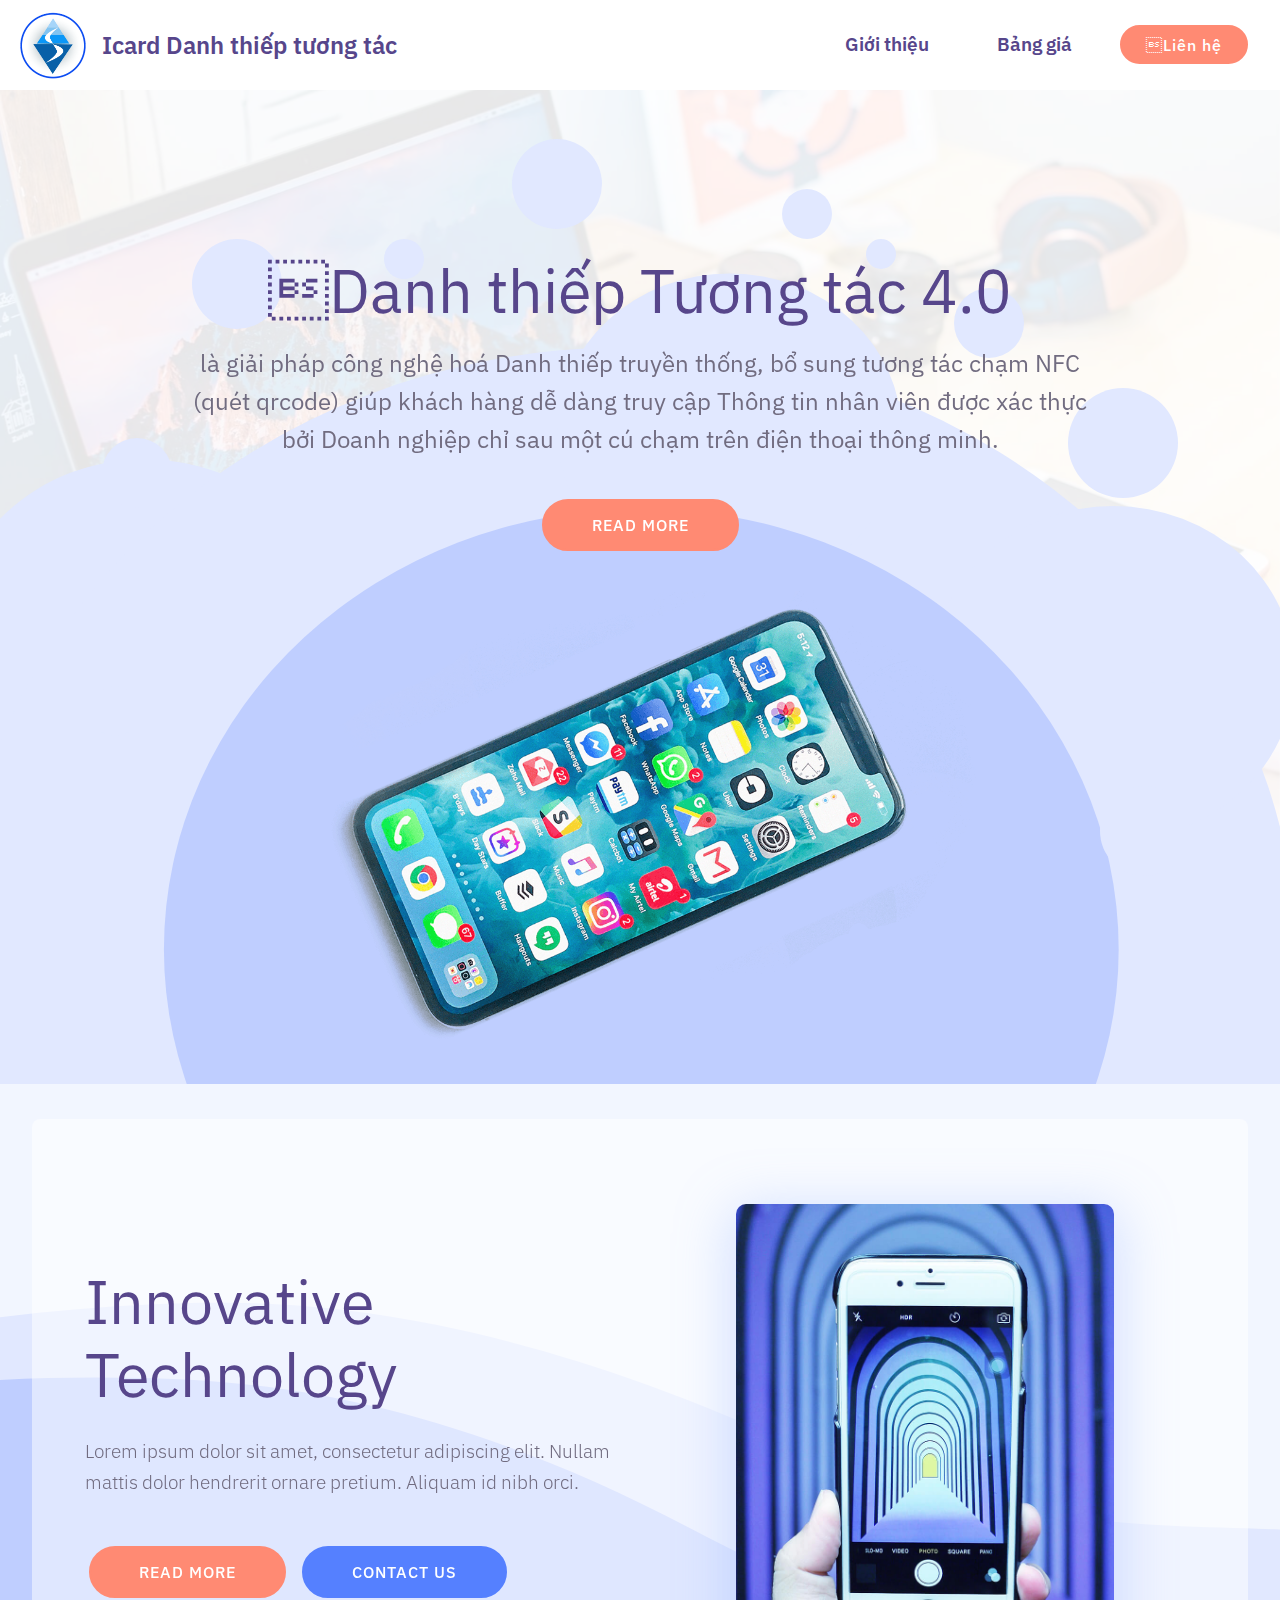
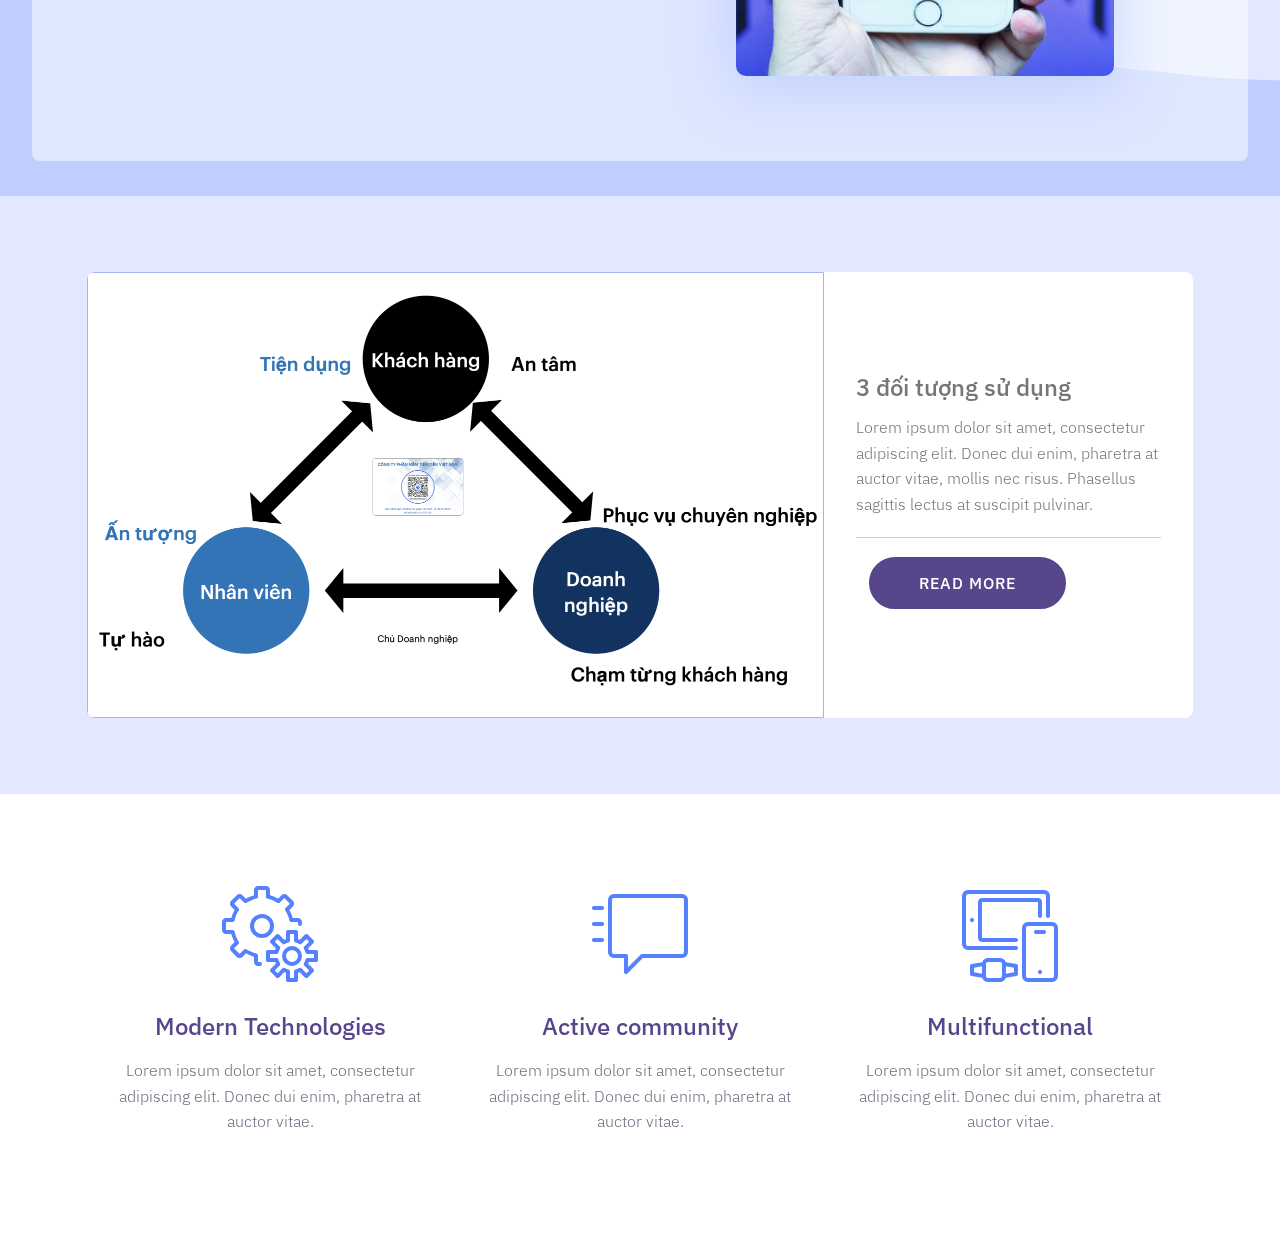
==== index.html @ 77e05634 "update" ====
<!DOCTYPE html>
<html  >
<head>
  
  <meta charset="UTF-8">
  <meta http-equiv="X-UA-Compatible" content="IE=edge">
  
  <meta name="viewport" content="width=device-width, initial-scale=1, minimum-scale=1">
  <link rel="shortcut icon" href="assets/images/tgs5efo1o-147x147.png" type="image/x-icon">
  <meta name="description" content="">
  
  
  <title>Home</title>
  <link rel="stylesheet" href="assets/web/assets/mobirise-icons2/mobirise2.css">
  <link rel="stylesheet" href="assets/web/assets/mobirise-icons/mobirise-icons.css">
  <link rel="stylesheet" href="assets/tether/tether.min.css">
  <link rel="stylesheet" href="assets/bootstrap/css/bootstrap.min.css">
  <link rel="stylesheet" href="assets/bootstrap/css/bootstrap-grid.min.css">
  <link rel="stylesheet" href="assets/bootstrap/css/bootstrap-reboot.min.css">
  <link rel="stylesheet" href="assets/dropdown/css/style.css">
  <link rel="stylesheet" href="assets/theme/css/style.css">
  <link rel="preload" href="https://fonts.googleapis.com/css?family=IBM+Plex+Sans:100,100i,200,200i,300,300i,400,400i,500,500i,600,600i,700,700i&display=swap" as="style" onload="this.onload=null;this.rel='stylesheet'">
  <noscript><link rel="stylesheet" href="https://fonts.googleapis.com/css?family=IBM+Plex+Sans:100,100i,200,200i,300,300i,400,400i,500,500i,600,600i,700,700i&display=swap"></noscript>
  <link rel="preload" as="style" href="assets/mobirise/css/mbr-additional.css"><link rel="stylesheet" href="assets/mobirise/css/mbr-additional.css" type="text/css">
  
  
  
  
</head>
<body>
  
  <section class="menu cid-rx3MBLTRlI" once="menu" id="menu02-a1">
    


    <nav class="navbar navbar-dropdown navbar-expand-lg">
        <div class="navbar-brand">
            <span class="navbar-logo">
                <a href="#">
                    <img src="assets/images/tgs5efo1o-147x147.png" alt="" style="height: 4.6rem;">
                </a>
            </span>
            <span class="navbar-caption-wrap"><a class="navbar-caption text-info display-5" href="#">Icard Danh thiếp tương tác<br></a></span>
        </div>
        <button class="navbar-toggler" type="button" data-toggle="collapse" data-target="#navbarSupportedContent" aria-controls="navbarNavAltMarkup" aria-expanded="false" aria-label="Toggle navigation">
            <div class="hamburger">
                <span></span>
                <span></span>
                <span></span>
                <span></span>
            </div>
        </button>
        <div class="collapse navbar-collapse" id="navbarSupportedContent">
            <ul class="navbar-nav nav-dropdown" data-app-modern-menu="true"><li class="nav-item"><a class="nav-link link text-info display-7" href="#" aria-expanded="false">Giới thiệu</a></li>
                <li class="nav-item"><a class="nav-link link text-info display-7" href="#" aria-expanded="false">&nbsp;Bảng giá</a></li></ul>
            
            <div class="navbar-buttons px-2 mbr-section-btn"><a class="btn btn-sm btn-primary display-4" href="#">Liên hệ</a></div>
        </div>
    </nav>
</section>

<section class="header1 cid-rleMYSmADg mbr-parallax-background" id="header01-5r">

    


    <div class="mbr-overlay" style="opacity: 0.9; background-color: rgb(255, 255, 255);">
    </div>

    <svg class="svg1" xmlns="http://www.w3.org/2000/svg" xmlns:xlink="http://www.w3.org/1999/xlink" width="1380px" height="810px" viewBox="0 0  1380 810" preserveAspectRatio="xMidYMid meet">
        <rect id="svgEditorBackground" x="0" y="0" width="1380" height="810" style="fill: none; stroke: none;"></rect>
        <circle id="e1_circle" cx="309" cy="433" style="fill:aqua;stroke:black;stroke-width:0px;" r="149.486"></circle>
        <circle id="e3_circle" cx="679" cy="707" style="fill: aqua; stroke-width: 0px;stroke:black;" r="516.715">
        </circle>
        <circle id="e4_circle" cx="759" cy="261" style="fill:aqua;stroke:black;stroke-width:0px;" r="132.2459829258">
        </circle>
        <circle id="e5_circle" cx="1054" cy="462" style="fill:aqua;stroke:black;stroke-width:0px;" r="139.413"></circle>
        <circle id="e6_circle" cx="691" cy="692" style="fill:khaki;stroke:black;stroke-width:0px;" r="367.214"></circle>
    </svg>

    <div class="round round1 rev"></div>
    <div class="round round2 rev"></div>
    <div class="round round3"></div>
    <div class="round round4 rev"></div>
    <div class="round round5"></div>
    <div class="round round6 rev"></div>
    <div class="round round7"></div>
    <div class="round round8 rev"></div>
    <div class="round round9 rev"></div>
    <div class="round round10"></div>
    <div class="round round11"></div>

    <div class="container">
        <div class="row justify-content-md-center">


            <div class="col-md-10 align-center">
                <h1 class="mbr-section-title mbr-regular pb-2 mbr-fonts-style display-1">
                    Danh thiếp Tương tác 4.0</h1>
                
                <p class="mbr-text pb-2 mbr-regular mbr-fonts-style display-5">
                     là giải pháp công nghệ hoá Danh thiếp truyền thống, bổ sung tương tác chạm NFC (quét qrcode) giúp khách hàng dễ dàng truy cập Thông tin nhân viên được xác thực bởi Doanh nghiệp chỉ sau một cú chạm trên điện thoại thông minh.</p>
                <div class="mbr-section-btn"><a class="btn btn-md btn-primary display-4" href="#">READ MORE</a></div>
            </div>

            <div class="pt-4 align-center">
                <img src="assets/images/01.png" alt="" style="width: 65%;">
            </div>

        </div>
    </div>

</section>

<section class="cid-sZty9RA1Yr" id="header03-0">

    

    


    <svg xmlns="http://www.w3.org/2000/svg" xmlns:xlink="http://www.w3.org/1999/xlink" width="1380" height="810px" viewBox="0 -8.992806499463768e-14 1380 810" preserveAspectRatio="xMidYMid meet">
        <rect id="svgEditorBackground" x="0" y="0" width="1380" height="810" style="fill: none; stroke: none;"></rect>
        <defs id="svgEditorDefs">
            <polygon id="svgEditorShapeDefs" style="fill:khaki;stroke:black;vector-effect:non-scaling-stroke;stroke-width:1px;"></polygon>
            <path id="svgEditorClosePathDefs" style="stroke:black;stroke-width:1px;fill:khaki;"></path>
        </defs>
        <path d="M15083.791600683318,645.6720847341486c496.6000000000058,747.7999999999951,1953.3704016668416,1862.6734725832403,2751.999999999978,1967.9999999999955s1884.300000000003,-198.89999999999964,2718.7056474818382,-552.6365690040448s1746.4898225846773,-519.9524548776521,2593.2943525181545,-567.3634309959566s2251,-23.399999999999636,4384,1520.0000000000032s3205.199999999997,1437.2000000000025,4047.9999999999854,1520.0000000000018s3305.000000000029,-270.2999999999993,4640.000000000029,-1152s74.60000000000582,3328.3000000000065,32,3792.0000000000073s-19509.4,4591.000000000004,-21087.999999999993,-128.00000000000182s-1679.5999999999913,-6358.300000000001,-80,-6400Z" style="stroke:black;fill:khaki;stroke-width:0px;" id="e12_areaS3" transform="matrix(0.0650006 -0.00123765 0.00123765 0.0650006 -995.543 317.589)"></path>
        <path d="M12434.469938292996,-979.2324603008726c496.600000000004,747.8000000000001,1953.3704016668398,1862.673472583247,2752.000000000018,1967.9999999999995s1884.2999999999865,-198.90000000000055,2718.7056474818364,-552.6365690040473s1746.4898225846846,-519.9524548776479,2593.2943525181618,-567.3634309959524s2251,-23.400000000001455,4384,1520s3205.199999999997,1437.1999999999962,4048,1519.9999999999955s3304.9999999999927,-270.3000000000011,4640,-1151.9999999999955s74.60000000000582,3328.3,32,3791.9999999999955s-19509.400000000023,4590.999999999997,-21088.000000000015,-127.99999999999818s-1679.5999999999985,-6358.300000000008,-80,-6400.0000000000055Z" style="stroke:black;fill:aqua;stroke-width:0px;" id="e19_areaS3" transform="matrix(0.0647268 0.00608646 -0.00608646 0.0647268 -823.261 331.266)"></path><text dy="-0.5em" style="fill:black;font-family:Arial;font-size:20px;" id="e14_texte" transform="matrix(0.0640454 0 0 0.0640454 -832.187 329.878)">
            <textPath id="e13_textPath" xlink:href="#e12_areaS3">T</textPath>
        </text>
    </svg>

    <div class="box"></div>

    <div class="container align-center">
        <div class="row">
            <div class="col-md-12 col-lg-6 py-4 m-auto">
                <h1 class="mbr-section-title mbr-regular pb-3 align-left mbr-fonts-style display-1">Innovative Technology</h1>
                
                <p class="mbr-text mbr-light pb-3 align-left mbr-fonts-style display-7">
                    Lorem ipsum dolor sit amet, consectetur adipiscing elit. Nullam mattis dolor hendrerit ornare
                    pretium. Aliquam id nibh orci.</p>
                <div class="align-left mbr-section-btn"><a class="btn btn-md btn-primary display-4" href="#">READ MORE</a>
                    <a class="btn btn-md btn-secondary display-4" href="#">CONTACT US</a></div>
            </div>

            <div class="col-lg-6 col-md-12 align-center">
                <img src="assets/images/01.jpg" alt="">

            </div>
        </div>



    </div>
    
</section>

<section class="features17 featuresLink cid-sZtPkz8YF2" id="features017-4">

    

    

    <div class="container px-3">
        

        <div class="row justify-content-center flex-column">
            <div class="card p-3 col-12">
                <div class="card-wrapper flex-row d-flex align-items-center">
                    <div class="card-img col-md-8">
                        <img src="assets/images/values-for-all-1474x891.png" alt="" title="">
                    </div>
                    <div class="card-box align-left">
                        <h4 class="card-title mbr-fonts-style display-5 pb-3"><p>3 đối tượng sử dụng&nbsp;&nbsp;&nbsp;&nbsp;</p></h4>
                        <p class="mbr-text mbr-fonts-style display-4">Lorem ipsum dolor sit amet, consectetur adipiscing elit. Donec dui enim, pharetra at auctor vitae, mollis nec risus. Phasellus sagittis lectus at suscipit pulvinar.<br></p>

                        <div class="mbr-section-btn"><a class="btn btn-md btn-info display-4" href="#">READ MORE</a></div>
                    </div>
                </div>
            </div>

            

            

            
        </div>
    </div>
</section>

<section class="features1 cid-sZtRJkcb2A" id="features01-6">

    

    
    <div class="container">
        <div class="media-container-row">

            <div class="card p-3 col-12 col-md-8 col-lg-4">
                <div class="card-img pb-4">
                    <span class="mbr-iconfont mbri-setting"></span>
                </div>
                <div class="card-box">
                    <h4 class="card-title py-2 mbr-fonts-style display-5">
                        Modern Technologies</h4>
                    <p class="mbr-text mbr-fonts-style display-4">
                        Lorem ipsum dolor sit amet, consectetur adipiscing elit. Donec dui enim, pharetra at auctor
                        vitae.</p>
                </div>
            </div>

            <div class="card p-3 col-12 col-md-8 col-lg-4">
                <div class="card-img pb-4">
                    <span class="mbr-iconfont mbri-help"></span>
                </div>
                <div class="card-box">
                    <h4 class="card-title py-2 mbr-fonts-style display-5">Active community</h4>
                    <p class="mbr-text mbr-fonts-style display-4">
                        Lorem ipsum dolor sit amet, consectetur adipiscing elit. Donec dui enim, pharetra at auctor
                        vitae.
                    </p>
                </div>
            </div>

            <div class="card p-3 col-12 col-md-8 col-lg-4">
                <div class="card-img pb-4">
                    <span class="mbr-iconfont mbri-devices"></span>
                </div>
                <div class="card-box">
                    <h4 class="card-title py-2 mbr-fonts-style display-5">

                        Multifunctional</h4>
                    <p class="mbr-text mbr-fonts-style display-4">
                        Lorem ipsum dolor sit amet, consectetur adipiscing elit. Donec dui enim, pharetra at auctor
                        vitae.
                    </p>
                </div>
            </div>

            

        </div>

    </div>

</section>


<script src="assets/web/assets/jquery/jquery.min.js"></script>
  <script src="assets/popper/popper.min.js"></script>
  <script src="assets/tether/tether.min.js"></script>
  <script src="assets/bootstrap/js/bootstrap.min.js"></script>
  <script src="assets/smoothscroll/smooth-scroll.js"></script>
  <script src="assets/dropdown/js/nav-dropdown.js"></script>
  <script src="assets/dropdown/js/navbar-dropdown.js"></script>
  <script src="assets/touchswipe/jquery.touch-swipe.min.js"></script>
  <script src="assets/parallax/jarallax.min.js"></script>
  <script src="assets/theme/js/script.js"></script>
  
  
  
</body>
</html>
---- assets/web/assets/mobirise-icons2/mobirise2.css ----
@font-face {
  font-family: 'Moririse2';
  font-display: swap;
  src:  url('mobirise2.eot?f2bix4');
  src:  url('mobirise2.eot?f2bix4#iefix') format('embedded-opentype'),
    url('mobirise2.ttf?f2bix4') format('truetype'),
    url('mobirise2.woff?f2bix4') format('woff'),
    url('mobirise2.svg?f2bix4#mobirise2') format('svg');
  font-weight: normal;
  font-style: normal;
}

[class^="mobi-"], [class*=" mobi-"] {
  /* use !important to prevent issues with browser extensions that change fonts */
  font-family: 'Moririse2' !important;
  speak: none;
  font-style: normal;
  font-weight: normal;
  font-variant: normal;
  text-transform: none;
  line-height: 1;

  /* Better Font Rendering =========== */
  -webkit-font-smoothing: antialiased;
  -moz-osx-font-smoothing: grayscale;
}

.mobi-mbri-add-submenu:before {
  content: "\e900";
}
.mobi-mbri-alert:before {
  content: "\e901";
}
.mobi-mbri-align-center:before {
  content: "\e902";
}
.mobi-mbri-align-justify:before {
  content: "\e903";
}
.mobi-mbri-align-left:before {
  content: "\e904";
}
.mobi-mbri-align-right:before {
  content: "\e905";
}
.mobi-mbri-android:before {
  content: "\e906";
}
.mobi-mbri-apple:before {
  content: "\e907";
}
.mobi-mbri-arrow-down:before {
  content: "\e908";
}
.mobi-mbri-arrow-next:before {
  content: "\e909";
}
.mobi-mbri-arrow-prev:before {
  content: "\e90a";
}
.mobi-mbri-arrow-up:before {
  content: "\e90b";
}
.mobi-mbri-bold:before {
  content: "\e90c";
}
.mobi-mbri-bookmark:before {
  content: "\e90d";
}
.mobi-mbri-bootstrap:before {
  content: "\e90e";
}
.mobi-mbri-briefcase:before {
  content: "\e90f";
}
.mobi-mbri-browse:before {
  content: "\e910";
}
.mobi-mbri-bulleted-list:before {
  content: "\e911";
}
.mobi-mbri-calendar:before {
  content: "\e912";
}
.mobi-mbri-camera:before {
  content: "\e913";
}
.mobi-mbri-cart-add:before {
  content: "\e914";
}
.mobi-mbri-cart-full:before {
  content: "\e915";
}
.mobi-mbri-cash:before {
  content: "\e916";
}
.mobi-mbri-change-style:before {
  content: "\e917";
}
.mobi-mbri-chat:before {
  content: "\e918";
}
.mobi-mbri-clock:before {
  content: "\e919";
}
.mobi-mbri-close:before {
  content: "\e91a";
}
.mobi-mbri-cloud:before {
  content: "\e91b";
}
.mobi-mbri-code:before {
  content: "\e91c";
}
.mobi-mbri-contact-form:before {
  content: "\e91d";
}
.mobi-mbri-credit-card:before {
  content: "\e91e";
}
.mobi-mbri-cursor-click:before {
  content: "\e91f";
}
.mobi-mbri-cust-feedback:before {
  content: "\e920";
}
.mobi-mbri-database:before {
  content: "\e921";
}
.mobi-mbri-delivery:before {
  content: "\e922";
}
.mobi-mbri-desktop:before {
  content: "\e923";
}
.mobi-mbri-devices:before {
  content: "\e924";
}
.mobi-mbri-down:before {
  content: "\e925";
}
.mobi-mbri-download-2:before {
  content: "\e926";
}
.mobi-mbri-download:before {
  content: "\e927";
}
.mobi-mbri-drag-n-drop-2:before {
  content: "\e928";
}
.mobi-mbri-drag-n-drop:before {
  content: "\e929";
}
.mobi-mbri-edit-2:before {
  content: "\e92a";
}
.mobi-mbri-edit:before {
  content: "\e92b";
}
.mobi-mbri-error:before {
  content: "\e92c";
}
.mobi-mbri-extension:before {
  content: "\e92d";
}
.mobi-mbri-features:before {
  content: "\e92e";
}
.mobi-mbri-file:before {
  content: "\e92f";
}
.mobi-mbri-flag:before {
  content: "\e930";
}
.mobi-mbri-folder:before {
  content: "\e931";
}
.mobi-mbri-gift:before {
  content: "\e932";
}
.mobi-mbri-github:before {
  content: "\e933";
}
.mobi-mbri-globe-2:before {
  content: "\e934";
}
.mobi-mbri-globe:before {
  content: "\e935";
}
.mobi-mbri-growing-chart:before {
  content: "\e936";
}
.mobi-mbri-hearth:before {
  content: "\e937";
}
.mobi-mbri-help:before {
  content: "\e938";
}
.mobi-mbri-home:before {
  content: "\e939";
}
.mobi-mbri-hot-cup:before {
  content: "\e93a";
}
.mobi-mbri-idea:before {
  content: "\e93b";
}
.mobi-mbri-image-gallery:before {
  content: "\e93c";
}
.mobi-mbri-image-slider:before {
  content: "\e93d";
}
.mobi-mbri-info:before {
  content: "\e93e";
}
.mobi-mbri-italic:before {
  content: "\e93f";
}
.mobi-mbri-key:before {
  content: "\e940";
}
.mobi-mbri-laptop:before {
  content: "\e941";
}
.mobi-mbri-layers:before {
  content: "\e942";
}
.mobi-mbri-left-right:before {
  content: "\e943";
}
.mobi-mbri-left:before {
  content: "\e944";
}
.mobi-mbri-letter:before {
  content: "\e945";
}
.mobi-mbri-like:before {
  content: "\e946";
}
.mobi-mbri-link:before {
  content: "\e947";
}
.mobi-mbri-lock:before {
  content: "\e948";
}
.mobi-mbri-login:before {
  content: "\e949";
}
.mobi-mbri-logout:before {
  content: "\e94a";
}
.mobi-mbri-magic-stick:before {
  content: "\e94b";
}
.mobi-mbri-map-pin:before {
  content: "\e94c";
}
.mobi-mbri-menu:before {
  content: "\e94d";
}
.mobi-mbri-mobile-2:before {
  content: "\e94e";
}
.mobi-mbri-mobile-horizontal:before {
  content: "\e94f";
}
.mobi-mbri-mobile:before {
  content: "\e950";
}
.mobi-mbri-mobirise:before {
  content: "\e951";
}
.mobi-mbri-more-horizontal:before {
  content: "\e952";
}
.mobi-mbri-more-vertical:before {
  content: "\e953";
}
.mobi-mbri-music:before {
  content: "\e954";
}
.mobi-mbri-new-file:before {
  content: "\e955";
}
.mobi-mbri-numbered-list:before {
  content: "\e956";
}
.mobi-mbri-opened-folder:before {
  content: "\e957";
}
.mobi-mbri-pages:before {
  content: "\e958";
}
.mobi-mbri-paper-plane:before {
  content: "\e959";
}
.mobi-mbri-paperclip:before {
  content: "\e95a";
}
.mobi-mbri-phone:before {
  content: "\e95b";
}
.mobi-mbri-photo:before {
  content: "\e95c";
}
.mobi-mbri-photos:before {
  content: "\e95d";
}
.mobi-mbri-pin:before {
  content: "\e95e";
}
.mobi-mbri-play:before {
  content: "\e95f";
}
.mobi-mbri-plus:before {
  content: "\e960";
}
.mobi-mbri-preview:before {
  content: "\e961";
}
.mobi-mbri-print:before {
  content: "\e962";
}
.mobi-mbri-protect:before {
  content: "\e963";
}
.mobi-mbri-question:before {
  content: "\e964";
}
.mobi-mbri-quote-left:before {
  content: "\e965";
}
.mobi-mbri-quote-right:before {
  content: "\e966";
}
.mobi-mbri-redo:before {
  content: "\e967";
}
.mobi-mbri-refresh:before {
  content: "\e968";
}
.mobi-mbri-responsive-2:before {
  content: "\e969";
}
.mobi-mbri-responsive:before {
  content: "\e96a";
}
.mobi-mbri-right:before {
  content: "\e96b";
}
.mobi-mbri-rocket:before {
  content: "\e96c";
}
.mobi-mbri-sad-face:before {
  content: "\e96d";
}
.mobi-mbri-sale:before {
  content: "\e96e";
}
.mobi-mbri-save:before {
  content: "\e96f";
}
.mobi-mbri-search:before {
  content: "\e970";
}
.mobi-mbri-setting-2:before {
  content: "\e971";
}
.mobi-mbri-setting-3:before {
  content: "\e972";
}
.mobi-mbri-setting:before {
  content: "\e973";
}
.mobi-mbri-share:before {
  content: "\e974";
}
.mobi-mbri-shopping-bag:before {
  content: "\e975";
}
.mobi-mbri-shopping-basket:before {
  content: "\e976";
}
.mobi-mbri-shopping-cart:before {
  content: "\e977";
}
.mobi-mbri-sites:before {
  content: "\e978";
}
.mobi-mbri-smile-face:before {
  content: "\e979";
}
.mobi-mbri-speed:before {
  content: "\e97a";
}
.mobi-mbri-star:before {
  content: "\e97b";
}
.mobi-mbri-success:before {
  content: "\e97c";
}
.mobi-mbri-sun:before {
  content: "\e97d";
}
.mobi-mbri-sun2:before {
  content: "\e97e";
}
.mobi-mbri-tablet-vertical:before {
  content: "\e97f";
}
.mobi-mbri-tablet:before {
  content: "\e980";
}
.mobi-mbri-target:before {
  content: "\e981";
}
.mobi-mbri-timer:before {
  content: "\e982";
}
.mobi-mbri-to-ftp:before {
  content: "\e983";
}
.mobi-mbri-to-local-drive:before {
  content: "\e984";
}
.mobi-mbri-touch-swipe:before {
  content: "\e985";
}
.mobi-mbri-touch:before {
  content: "\e986";
}
.mobi-mbri-trash:before {
  content: "\e987";
}
.mobi-mbri-underline:before {
  content: "\e988";
}
.mobi-mbri-undo:before {
  content: "\e989";
}
.mobi-mbri-unlink:before {
  content: "\e98a";
}
.mobi-mbri-unlock:before {
  content: "\e98b";
}
.mobi-mbri-up-down:before {
  content: "\e98c";
}
.mobi-mbri-up:before {
  content: "\e98d";
}
.mobi-mbri-update:before {
  content: "\e98e";
}
.mobi-mbri-upload-2:before {
  content: "\e98f";
}
.mobi-mbri-upload:before {
  content: "\e990";
}
.mobi-mbri-user-2:before {
  content: "\e991";
}
.mobi-mbri-user:before {
  content: "\e992";
}
.mobi-mbri-users:before {
  content: "\e993";
}
.mobi-mbri-video-play:before {
  content: "\e994";
}
.mobi-mbri-video:before {
  content: "\e995";
}
.mobi-mbri-watch:before {
  content: "\e996";
}
.mobi-mbri-website-theme-2:before {
  content: "\e997";
}
.mobi-mbri-website-theme:before {
  content: "\e998";
}
.mobi-mbri-wifi:before {
  content: "\e999";
}
.mobi-mbri-windows:before {
  content: "\e99a";
}
.mobi-mbri-zoom-in:before {
  content: "\e99b";
}
.mobi-mbri-zoom-out:before {
  content: "\e99c";
}
---- assets/web/assets/mobirise-icons/mobirise-icons.css ----
@font-face {
  font-family: 'MobiriseIcons';
  src:  url('mobirise-icons.eot?spat4u');
  src:  url('mobirise-icons.eot?spat4u#iefix') format('embedded-opentype'),
    url('mobirise-icons.ttf?spat4u') format('truetype'),
    url('mobirise-icons.woff?spat4u') format('woff'),
    url('mobirise-icons.svg?spat4u#MobiriseIcons') format('svg');
  font-weight: normal;
  font-style: normal;
  font-display: swap;
}

[class^="mbri-"], [class*=" mbri-"] {
  /* use !important to prevent issues with browser extensions that change fonts */
  font-family: MobiriseIcons !important;
  speak: none;
  font-style: normal;
  font-weight: normal;
  font-variant: normal;
  text-transform: none;
  line-height: 1;

  /* Better Font Rendering =========== */
  -webkit-font-smoothing: antialiased;
  -moz-osx-font-smoothing: grayscale;
}

.mbri-add-submenu:before {
  content: "\e900";
}
.mbri-alert:before {
  content: "\e901";
}
.mbri-align-center:before {
  content: "\e902";
}
.mbri-align-justify:before {
  content: "\e903";
}
.mbri-align-left:before {
  content: "\e904";
}
.mbri-align-right:before {
  content: "\e905";
}
.mbri-android:before {
  content: "\e906";
}
.mbri-apple:before {
  content: "\e907";
}
.mbri-arrow-down:before {
  content: "\e908";
}
.mbri-arrow-next:before {
  content: "\e909";
}
.mbri-arrow-prev:before {
  content: "\e90a";
}
.mbri-arrow-up:before {
  content: "\e90b";
}
.mbri-bold:before {
  content: "\e90c";
}
.mbri-bookmark:before {
  content: "\e90d";
}
.mbri-bootstrap:before {
  content: "\e90e";
}
.mbri-briefcase:before {
  content: "\e90f";
}
.mbri-browse:before {
  content: "\e910";
}
.mbri-bulleted-list:before {
  content: "\e911";
}
.mbri-calendar:before {
  content: "\e912";
}
.mbri-camera:before {
  content: "\e913";
}
.mbri-cart-add:before {
  content: "\e914";
}
.mbri-cart-full:before {
  content: "\e915";
}
.mbri-cash:before {
  content: "\e916";
}
.mbri-change-style:before {
  content: "\e917";
}
.mbri-chat:before {
  content: "\e918";
}
.mbri-clock:before {
  content: "\e919";
}
.mbri-close:before {
  content: "\e91a";
}
.mbri-cloud:before {
  content: "\e91b";
}
.mbri-code:before {
  content: "\e91c";
}
.mbri-contact-form:before {
  content: "\e91d";
}
.mbri-credit-card:before {
  content: "\e91e";
}
.mbri-cursor-click:before {
  content: "\e91f";
}
.mbri-cust-feedback:before {
  content: "\e920";
}
.mbri-database:before {
  content: "\e921";
}
.mbri-delivery:before {
  content: "\e922";
}
.mbri-desktop:before {
  content: "\e923";
}
.mbri-devices:before {
  content: "\e924";
}
.mbri-down:before {
  content: "\e925";
}
.mbri-download:before {
  content: "\e989";
}
.mbri-drag-n-drop:before {
  content: "\e927";
}
.mbri-drag-n-drop2:before {
  content: "\e928";
}
.mbri-edit:before {
  content: "\e929";
}
.mbri-edit2:before {
  content: "\e92a";
}
.mbri-error:before {
  content: "\e92b";
}
.mbri-extension:before {
  content: "\e92c";
}
.mbri-features:before {
  content: "\e92d";
}
.mbri-file:before {
  content: "\e92e";
}
.mbri-flag:before {
  content: "\e92f";
}
.mbri-folder:before {
  content: "\e930";
}
.mbri-gift:before {
  content: "\e931";
}
.mbri-github:before {
  content: "\e932";
}
.mbri-globe:before {
  content: "\e933";
}
.mbri-globe-2:before {
  content: "\e934";
}
.mbri-growing-chart:before {
  content: "\e935";
}
.mbri-hearth:before {
  content: "\e936";
}
.mbri-help:before {
  content: "\e937";
}
.mbri-home:before {
  content: "\e938";
}
.mbri-hot-cup:before {
  content: "\e939";
}
.mbri-idea:before {
  content: "\e93a";
}
.mbri-image-gallery:before {
  content: "\e93b";
}
.mbri-image-slider:before {
  content: "\e93c";
}
.mbri-info:before {
  content: "\e93d";
}
.mbri-italic:before {
  content: "\e93e";
}
.mbri-key:before {
  content: "\e93f";
}
.mbri-laptop:before {
  content: "\e940";
}
.mbri-layers:before {
  content: "\e941";
}
.mbri-left-right:before {
  content: "\e942";
}
.mbri-left:before {
  content: "\e943";
}
.mbri-letter:before {
  content: "\e944";
}
.mbri-like:before {
  content: "\e945";
}
.mbri-link:before {
  content: "\e946";
}
.mbri-lock:before {
  content: "\e947";
}
.mbri-login:before {
  content: "\e948";
}
.mbri-logout:before {
  content: "\e949";
}
.mbri-magic-stick:before {
  content: "\e94a";
}
.mbri-map-pin:before {
  content: "\e94b";
}
.mbri-menu:before {
  content: "\e94c";
}
.mbri-mobile:before {
  content: "\e94d";
}
.mbri-mobile2:before {
  content: "\e94e";
}
.mbri-mobirise:before {
  content: "\e94f";
}
.mbri-more-horizontal:before {
  content: "\e950";
}
.mbri-more-vertical:before {
  content: "\e951";
}
.mbri-music:before {
  content: "\e952";
}
.mbri-new-file:before {
  content: "\e953";
}
.mbri-numbered-list:before {
  content: "\e954";
}
.mbri-opened-folder:before {
  content: "\e955";
}
.mbri-pages:before {
  content: "\e956";
}
.mbri-paper-plane:before {
  content: "\e957";
}
.mbri-paperclip:before {
  content: "\e958";
}
.mbri-photo:before {
  content: "\e959";
}
.mbri-photos:before {
  content: "\e95a";
}
.mbri-pin:before {
  content: "\e95b";
}
.mbri-play:before {
  content: "\e95c";
}
.mbri-plus:before {
  content: "\e95d";
}
.mbri-preview:before {
  content: "\e95e";
}
.mbri-print:before {
  content: "\e95f";
}
.mbri-protect:before {
  content: "\e960";
}
.mbri-question:before {
  content: "\e961";
}
.mbri-quote-left:before {
  content: "\e962";
}
.mbri-quote-right:before {
  content: "\e963";
}
.mbri-refresh:before {
  content: "\e964";
}
.mbri-responsive:before {
  content: "\e965";
}
.mbri-right:before {
  content: "\e966";
}
.mbri-rocket:before {
  content: "\e967";
}
.mbri-sad-face:before {
  content: "\e968";
}
.mbri-sale:before {
  content: "\e969";
}
.mbri-save:before {
  content: "\e96a";
}
.mbri-search:before {
  content: "\e96b";
}
.mbri-setting:before {
  content: "\e96c";
}
.mbri-setting2:before {
  content: "\e96d";
}
.mbri-setting3:before {
  content: "\e96e";
}
.mbri-share:before {
  content: "\e96f";
}
.mbri-shopping-bag:before {
  content: "\e970";
}
.mbri-shopping-basket:before {
  content: "\e971";
}
.mbri-shopping-cart:before {
  content: "\e972";
}
.mbri-sites:before {
  content: "\e973";
}
.mbri-smile-face:before {
  content: "\e974";
}
.mbri-speed:before {
  content: "\e975";
}
.mbri-star:before {
  content: "\e976";
}
.mbri-success:before {
  content: "\e977";
}
.mbri-sun:before {
  content: "\e978";
}
.mbri-sun2:before {
  content: "\e979";
}
.mbri-tablet:before {
  content: "\e97a";
}
.mbri-tablet-vertical:before {
  content: "\e97b";
}
.mbri-target:before {
  content: "\e97c";
}
.mbri-timer:before {
  content: "\e97d";
}
.mbri-to-ftp:before {
  content: "\e97e";
}
.mbri-to-local-drive:before {
  content: "\e97f";
}
.mbri-touch-swipe:before {
  content: "\e980";
}
.mbri-touch:before {
  content: "\e981";
}
.mbri-trash:before {
  content: "\e982";
}
.mbri-underline:before {
  content: "\e983";
}
.mbri-unlink:before {
  content: "\e984";
}
.mbri-unlock:before {
  content: "\e985";
}
.mbri-up-down:before {
  content: "\e986";
}
.mbri-up:before {
  content: "\e987";
}
.mbri-update:before {
  content: "\e988";
}
.mbri-upload:before {
 content: "\e926"; 
}
.mbri-user:before {
  content: "\e98a";
}
.mbri-user2:before {
  content: "\e98b";
}
.mbri-users:before {
  content: "\e98c";
}
.mbri-video:before {
  content: "\e98d";
}
.mbri-video-play:before {
  content: "\e98e";
}
.mbri-watch:before {
  content: "\e98f";
}
.mbri-website-theme:before {
  content: "\e990";
}
.mbri-wifi:before {
  content: "\e991";
}
.mbri-windows:before {
  content: "\e992";
}
.mbri-zoom-out:before {
  content: "\e993";
}
.mbri-redo:before {
  content: "\e994";
}
.mbri-undo:before {
  content: "\e995";
}
---- assets/dropdown/css/style.css ----
.navbar-dropdown {
  left: 0;
  padding: 0;
  position: absolute;
  right: 0;
  top: 0;
  transition: all 0.45s ease;
  z-index: 1030;
  background: #282828; }
  .navbar-dropdown .navbar-logo {
    margin-right: 0.8rem;
    transition: margin 0.3s ease-in-out;
    vertical-align: middle; }
    .navbar-dropdown .navbar-logo img {
      height: 3.125rem;
      transition: all 0.3s ease-in-out; }
    .navbar-dropdown .navbar-logo.mbr-iconfont {
      font-size: 3.125rem;
      line-height: 3.125rem; }
  .navbar-dropdown .navbar-caption {
    font-weight: 700;
    white-space: normal;
    vertical-align: -4px;
    line-height: 3.125rem !important; }
    .navbar-dropdown .navbar-caption, .navbar-dropdown .navbar-caption:hover {
      color: inherit;
      text-decoration: none; }
  .navbar-dropdown .mbr-iconfont + .navbar-caption {
    vertical-align: -1px; }
  .navbar-dropdown.navbar-fixed-top {
    position: fixed; }
  .navbar-dropdown .navbar-brand span {
    vertical-align: -4px; }
  .navbar-dropdown.bg-color.transparent {
    background: none; }
  .navbar-dropdown.navbar-short .navbar-brand {
    padding: 0.625rem 0; }
    .navbar-dropdown.navbar-short .navbar-brand span {
      vertical-align: -1px; }
  .navbar-dropdown.navbar-short .navbar-caption {
    line-height: 2.375rem !important;
    vertical-align: -2px; }
  .navbar-dropdown.navbar-short .navbar-logo {
    margin-right: 0.5rem; }
    .navbar-dropdown.navbar-short .navbar-logo img {
      height: 2.375rem; }
    .navbar-dropdown.navbar-short .navbar-logo.mbr-iconfont {
      font-size: 2.375rem;
      line-height: 2.375rem; }
  .navbar-dropdown.navbar-short .mbr-table-cell {
    height: 3.625rem; }
  .navbar-dropdown .navbar-close {
    left: 0.6875rem;
    position: fixed;
    top: 0.75rem;
    z-index: 1000; }
  .navbar-dropdown .hamburger-icon {
    content: "";
    display: inline-block;
    vertical-align: middle;
    width: 16px;
    -webkit-box-shadow: 0 -6px 0 1px #282828,0 0 0 1px #282828,0 6px 0 1px #282828;
    -moz-box-shadow: 0 -6px 0 1px #282828,0 0 0 1px #282828,0 6px 0 1px #282828;
    box-shadow: 0 -6px 0 1px #282828,0 0 0 1px #282828,0 6px 0 1px #282828; }

.dropdown-menu .dropdown-toggle[data-toggle="dropdown-submenu"]::after {
  border-bottom: 0.35em solid transparent;
  border-left: 0.35em solid;
  border-right: 0;
  border-top: 0.35em solid transparent;
  margin-left: 0.3rem; }

.dropdown-menu .dropdown-item:focus {
  outline: 0; }

.nav-dropdown {
  font-size: 0.75rem;
  font-weight: 500;
  height: auto !important; }
  .nav-dropdown .nav-btn {
    padding-left: 1rem; }
  .nav-dropdown .link {
    margin: .667em 1.667em;
    font-weight: 500;
    padding: 0;
    transition: color .2s ease-in-out; }
    .nav-dropdown .link.dropdown-toggle {
      margin-right: 2.583em; }
      .nav-dropdown .link.dropdown-toggle::after {
        margin-left: .25rem;
        border-top: 0.35em solid;
        border-right: 0.35em solid transparent;
        border-left: 0.35em solid transparent;
        border-bottom: 0; }
      .nav-dropdown .link.dropdown-toggle[aria-expanded="true"] {
        margin: 0;
        padding: 0.667em 3.263em  0.667em 1.667em; }
  .nav-dropdown .link::after,
  .nav-dropdown .dropdown-item::after {
    color: inherit; }
  .nav-dropdown .btn {
    font-size: 0.75rem;
    font-weight: 700;
    letter-spacing: 0;
    margin-bottom: 0;
    padding-left: 1.25rem;
    padding-right: 1.25rem; }
  .nav-dropdown .dropdown-menu {
    border-radius: 0;
    border: 0;
    left: 0;
    margin: 0;
    padding-bottom: 1.25rem;
    padding-top: 1.25rem;
    position: relative; }
  .nav-dropdown .dropdown-submenu {
    margin-left: 0.125rem;
    top: 0; }
  .nav-dropdown .dropdown-item {
    font-weight: 500;
    line-height: 2;
    padding: 0.3846em 4.615em 0.3846em 1.5385em;
    position: relative;
    transition: color .2s ease-in-out, background-color .2s ease-in-out; }
    .nav-dropdown .dropdown-item::after {
      margin-top: -0.3077em;
      position: absolute;
      right: 1.1538em;
      top: 50%; }
    .nav-dropdown .dropdown-item:focus, .nav-dropdown .dropdown-item:hover {
      background: none; }

@media (max-width: 767px) {
  .nav-dropdown.navbar-toggleable-sm {
    bottom: 0;
    display: none;
    left: 0;
    overflow-x: hidden;
    position: fixed;
    top: 0;
    transform: translateX(-100%);
    -ms-transform: translateX(-100%);
    -webkit-transform: translateX(-100%);
    width: 18.75rem;
    z-index: 999; } }
.nav-dropdown.navbar-toggleable-xl {
  bottom: 0;
  display: none;
  left: 0;
  overflow-x: hidden;
  position: fixed;
  top: 0;
  transform: translateX(-100%);
  -ms-transform: translateX(-100%);
  -webkit-transform: translateX(-100%);
  width: 18.75rem;
  z-index: 999; }

.nav-dropdown-sm {
  display: block !important;
  overflow-x: hidden;
  overflow: auto;
  padding-top: 3.875rem; }
  .nav-dropdown-sm::after {
    content: "";
    display: block;
    height: 3rem;
    width: 100%; }
  .nav-dropdown-sm.collapse.in ~ .navbar-close {
    display: block !important; }
  .nav-dropdown-sm.collapsing, .nav-dropdown-sm.collapse.in {
    transform: translateX(0);
    -ms-transform: translateX(0);
    -webkit-transform: translateX(0);
    transition: all 0.25s ease-out;
    -webkit-transition: all 0.25s ease-out;
    background: #282828; }
  .nav-dropdown-sm.collapsing[aria-expanded="false"] {
    transform: translateX(-100%);
    -ms-transform: translateX(-100%);
    -webkit-transform: translateX(-100%); }
  .nav-dropdown-sm .nav-item {
    display: block;
    margin-left: 0 !important;
    padding-left: 0; }
  .nav-dropdown-sm .link,
  .nav-dropdown-sm .dropdown-item {
    border-top: 1px dotted rgba(255, 255, 255, 0.1);
    font-size: 0.8125rem;
    line-height: 1.6;
    margin: 0 !important;
    padding: 0.875rem 2.4rem 0.875rem 1.5625rem !important;
    position: relative;
    white-space: normal; }
    .nav-dropdown-sm .link:focus, .nav-dropdown-sm .link:hover,
    .nav-dropdown-sm .dropdown-item:focus,
    .nav-dropdown-sm .dropdown-item:hover {
      background: rgba(0, 0, 0, 0.2) !important;
      color: #c0a375; }
  .nav-dropdown-sm .nav-btn {
    position: relative;
    padding: 1.5625rem 1.5625rem 0 1.5625rem; }
    .nav-dropdown-sm .nav-btn::before {
      border-top: 1px dotted rgba(255, 255, 255, 0.1);
      content: "";
      left: 0;
      position: absolute;
      top: 0;
      width: 100%; }
    .nav-dropdown-sm .nav-btn + .nav-btn {
      padding-top: 0.625rem; }
      .nav-dropdown-sm .nav-btn + .nav-btn::before {
        display: none; }
  .nav-dropdown-sm .btn {
    padding: 0.625rem 0; }
  .nav-dropdown-sm .dropdown-toggle[data-toggle="dropdown-submenu"]::after {
    margin-left: .25rem;
    border-top: 0.35em solid;
    border-right: 0.35em solid transparent;
    border-left: 0.35em solid transparent;
    border-bottom: 0; }
  .nav-dropdown-sm .dropdown-toggle[data-toggle="dropdown-submenu"][aria-expanded="true"]::after {
    border-top: 0;
    border-right: 0.35em solid transparent;
    border-left: 0.35em solid transparent;
    border-bottom: 0.35em solid; }
  .nav-dropdown-sm .dropdown-menu {
    margin: 0;
    padding: 0;
    position: relative;
    top: 0;
    left: 0;
    width: 100%;
    border: 0;
    float: none;
    border-radius: 0;
    background: none; }
  .nav-dropdown-sm .dropdown-submenu {
    left: 100%;
    margin-left: 0.125rem;
    margin-top: -1.25rem;
    top: 0; }

.navbar-toggleable-sm .nav-dropdown .dropdown-menu {
  position: absolute; }

.navbar-toggleable-sm .nav-dropdown .dropdown-submenu {
  left: 100%;
  margin-left: 0.125rem;
  margin-top: -1.25rem;
  top: 0; }

.navbar-toggleable-sm.opened .nav-dropdown .dropdown-menu {
  position: relative; }

.navbar-toggleable-sm.opened .nav-dropdown .dropdown-submenu {
  left: 0;
  margin-left: 00rem;
  margin-top: 0rem;
  top: 0; }

.is-builder .nav-dropdown.collapsing {
  transition: none !important; }

/*# sourceMappingURL=style.css.map */
---- assets/theme/css/style.css ----
/*!
 * Mobirise v4 theme (https://mobirise.com/)
 * Copyright 2017 Mobirise
 */
section {
  background-color: #eeeeee;
  overflow: hidden;
}

.form-control:focus {
  box-shadow: none;
}

:focus {
  outline: none;
}

section.menu {
  overflow: visible !important;
}

section,
.container,
.container-fluid {
  position: relative;
  word-wrap: break-word;
}

a.mbr-iconfont:hover {
  text-decoration: none;
}

.article .lead p,
.article .lead ul,
.article .lead ol,
.article .lead pre,
.article .lead blockquote {
  margin-bottom: 0;
}

a {
  font-style: normal;
  font-weight: 500;
  cursor: pointer;
}

a, a:hover {
  text-decoration: none;
}

figure {
  margin-bottom: 0;
}

body {
  color: #232323;
}

h1,
h2,
h3,
h4,
h5,
h6,
.h1,
.h2,
.h3,
.h4,
.h5,
.h6,
.display-1,
.display-2,
.display-3,
.display-4 {
  line-height: 1;
  word-break: break-word;
  word-wrap: break-word;
}

b,
strong {
  font-weight: bold;
}

blockquote {
  padding: 10px 0 10px 20px;
  position: relative;
  border-left: 2px solid;
  border-color: #ff3366;
}

input:-webkit-autofill, input:-webkit-autofill:hover, input:-webkit-autofill:focus, input:-webkit-autofill:active {
  transition-delay: 9999s;
  transition-property: background-color, color;
}

textarea[type="hidden"] {
  display: none;
}

body {
  position: relative;
}

section {
  background-position: 50% 50%;
  background-repeat: no-repeat;
  background-size: cover;
}

section .mbr-background-video,
section .mbr-background-video-preview {
  position: absolute;
  bottom: 0;
  left: 0;
  right: 0;
  top: 0;
}

.hidden {
  visibility: hidden;
}

.mbr-z-index20 {
  z-index: 20;
}

/*! Base colors */
.mbr-white {
  color: #ffffff;
}

.mbr-black {
  color: #000000;
}

.mbr-bg-white {
  background-color: #ffffff;
}

.mbr-bg-black {
  background-color: #000000;
}

/*! Text-aligns */
.align-left {
  text-align: left;
}

.align-center {
  text-align: center;
}

.align-right {
  text-align: right;
}

@media (max-width: 767px) {
  .align-left,
  .align-center,
  .align-right,
  .mbr-section-btn,
  .mbr-section-title {
    text-align: center;
  }
}

/*! Font-weight  */
.mbr-light {
  font-weight: 300;
}

.mbr-regular {
  font-weight: 400;
}

.mbr-semibold {
  font-weight: 500;
}

.mbr-bold {
  font-weight: 700;
}

/*! Media  */
.media-size-item {
  -moz-flex: 1 1 auto;
  -o-flex: 1 1 auto;
  flex: 1 1 auto;
}

.media-content {
  flex-basis: 100%;
}

.media-container-row {
  display: flex;
  flex-direction: row;
  flex-wrap: wrap;
  justify-content: center;
  align-content: center;
  align-items: start;
}

.media-container-row .media-size-item {
  width: 400px;
}

.media-container-column {
  display: flex;
  flex-direction: column;
  flex-wrap: wrap;
  justify-content: center;
  align-content: center;
  align-items: stretch;
}

.media-container-column > * {
  width: 100%;
}

@media (min-width: 992px) {
  .media-container-row {
    flex-wrap: nowrap;
  }
}

figure {
  overflow: hidden;
}

figure[mbr-media-size] {
  transition: width 0.1s;
}

.mbr-figure img,
.mbr-figure iframe {
  display: block;
  width: 100%;
}

.card {
  background-color: transparent;
  border: none;
}

.card-img {
  text-align: center;
  flex-shrink: 0;
  -webkit-flex-shrink: 0;
}

.media {
  max-width: 100%;
  margin: 0 auto;
}

.mbr-figure {
  -ms-grid-row-align: center;
  align-self: center;
}

.media-container > div {
  max-width: 100%;
}

.mbr-figure img,
.card-img img {
  width: 100%;
}

@media (max-width: 991px) {
  .media-size-item {
    width: auto !important;
  }
  .media {
    width: auto;
  }
  .mbr-figure {
    width: 100% !important;
  }
}

/*! Buttons */
.mbr-section-btn {
  margin-left: -.25rem;
  margin-right: -.25rem;
  font-size: 0;
}

nav .mbr-section-btn {
  margin-left: 0rem;
  margin-right: 0rem;
}

/*! Btn icon margin */
.btn .mbr-iconfont,
.btn.btn-sm .mbr-iconfont {
  cursor: pointer;
  margin-right: 0.5rem;
}

.btn.btn-md .mbr-iconfont,
.btn.btn-md .mbr-iconfont {
  margin-right: 0.8rem;
}

.mbr-regular {
  font-weight: 400;
}

.mbr-semibold {
  font-weight: 500;
}

.mbr-bold {
  font-weight: 700;
}

[type="submit"] {
  -webkit-appearance: none;
}

/*! Full-screen */
.mbr-fullscreen .mbr-overlay {
  min-height: 100vh;
}

.mbr-fullscreen {
  display: flex;
  display: -moz-flex;
  display: -ms-flex;
  display: -o-flex;
  align-items: center;
  -webkit-align-items: center;
  min-height: 100vh;
  padding-top: 3rem;
  padding-bottom: 3rem;
}

/*! Map */
.map {
  height: 25rem;
  position: relative;
}

.map iframe {
  width: 100%;
  height: 100%;
}

/* Form */
.form-asterisk {
  font-family: initial;
  position: absolute;
  top: -2px;
  font-weight: normal;
}

/*! Scroll to top arrow */
.mbr-arrow-up {
  bottom: 25px;
  right: 90px;
  position: fixed;
  text-align: right;
  z-index: 5000;
  color: #ffffff;
  font-size: 32px;
  transform: rotate(180deg);
  -webkit-transform: rotate(180deg);
}

.mbr-arrow-up a {
  background: rgba(0, 0, 0, 0.2);
  border-radius: 3px;
  color: #fff;
  display: inline-block;
  height: 60px;
  width: 60px;
  outline-style: none !important;
  position: relative;
  text-decoration: none;
  transition: all .3s ease-in-out;
  cursor: pointer;
  text-align: center;
}

.mbr-arrow-up a:hover {
  background-color: rgba(0, 0, 0, 0.4);
}

.mbr-arrow-up a i {
  line-height: 60px;
}

.mbr-arrow-up-icon {
  display: block;
  color: #fff;
}

.mbr-arrow-up-icon::before {
  content: "\203a";
  display: inline-block;
  font-family: serif;
  font-size: 32px;
  line-height: 1;
  font-style: normal;
  position: relative;
  top: 6px;
  left: -4px;
  -webkit-transform: rotate(-90deg);
  transform: rotate(-90deg);
}

/*! Arrow Down */
.mbr-arrow {
  position: absolute;
  bottom: 45px;
  left: 50%;
  width: 60px;
  height: 60px;
  cursor: pointer;
  background-color: rgba(80, 80, 80, 0.5);
  border-radius: 50%;
  -webkit-transform: translateX(-50%);
  transform: translateX(-50%);
}

.mbr-arrow > a {
  display: inline-block;
  text-decoration: none;
  outline-style: none;
  -webkit-animation: arrowdown 1.7s ease-in-out infinite;
  animation: arrowdown 1.7s ease-in-out infinite;
}

.mbr-arrow > a > i {
  position: absolute;
  top: -2px;
  left: 15px;
  font-size: 2rem;
}

@keyframes arrowdown {
  0% {
    transform: translateY(0px);
    -webkit-transform: translateY(0px);
  }
  50% {
    transform: translateY(-5px);
    -webkit-transform: translateY(-5px);
  }
  100% {
    transform: translateY(0px);
    -webkit-transform: translateY(0px);
  }
}

@-webkit-keyframes arrowdown {
  0% {
    transform: translateY(0px);
    -webkit-transform: translateY(0px);
  }
  50% {
    transform: translateY(-5px);
    -webkit-transform: translateY(-5px);
  }
  100% {
    transform: translateY(0px);
    -webkit-transform: translateY(0px);
  }
}

@media (max-width: 500px) {
  .mbr-arrow-up {
    left: 50%;
    right: auto;
    transform: translateX(-50%) rotate(180deg);
    -webkit-transform: translateX(-50%) rotate(180deg);
  }
}

/*Gradients animation*/
@keyframes gradient-animation {
  from {
    background-position: 0% 100%;
    -webkit-animation-timing-function: ease-in-out;
            animation-timing-function: ease-in-out;
  }
  to {
    background-position: 100% 0%;
    -webkit-animation-timing-function: ease-in-out;
            animation-timing-function: ease-in-out;
  }
}

@-webkit-keyframes gradient-animation {
  from {
    background-position: 0% 100%;
    -webkit-animation-timing-function: ease-in-out;
            animation-timing-function: ease-in-out;
  }
  to {
    background-position: 100% 0%;
    -webkit-animation-timing-function: ease-in-out;
            animation-timing-function: ease-in-out;
  }
}

.bg-gradient {
  background-size: 200% 200%;
  animation: gradient-animation 5s infinite alternate;
  -webkit-animation: gradient-animation 5s infinite alternate;
}

.menu .navbar-brand {
  display: -webkit-flex;
}

.menu .navbar-brand span {
  display: flex;
  display: -webkit-flex;
}

.menu .navbar-brand .navbar-caption-wrap {
  display: -webkit-flex;
}

.menu .navbar-brand .navbar-logo img {
  display: -webkit-flex;
}

@media (min-width: 768px) and (max-width: 991px) {
  .menu .navbar-toggleable-sm .navbar-nav {
    display: -ms-flexbox;
  }
}

@media (min-width: 992px) {
  .menu .navbar-nav.nav-dropdown {
    display: -webkit-flex;
  }
  .menu .navbar-toggleable-sm .navbar-collapse {
    display: -webkit-flex !important;
  }
}

@media (max-width: 767px) {
  .menu .navbar-collapse {
    overflow-y: auto;
    max-height: 80vh;
  }
  .menu .dropdown-menu {
    max-height: 60vh;
    overflow-y: auto;
  }
}

.navbar {
  display: -webkit-flex;
  -webkit-flex-wrap: wrap;
  -webkit-align-items: center;
  -webkit-justify-content: space-between;
}

.navbar-collapse {
  -webkit-flex-basis: 100%;
  -webkit-flex-grow: 1;
  -webkit-align-items: center;
}

.nav-dropdown .link {
  padding: .667em 1.667em !important;
  margin: 0 !important;
}

.nav {
  display: -webkit-flex;
  -webkit-flex-wrap: wrap;
}

.row {
  display: -webkit-flex;
  -webkit-flex-wrap: wrap;
}

.justify-content-center {
  -webkit-justify-content: center;
}

.form-inline {
  display: -webkit-flex;
  -webkit-align-items: center;
}

.card-wrapper {
  -webkit-flex: 1;
}

.carousel-control {
  z-index: 10;
  display: -webkit-flex;
  -webkit-align-items: center;
  -webkit-justify-content: center;
}

.carousel-controls {
  display: -webkit-flex;
}

.media {
  display: -webkit-flex;
}

.form-group:focus {
  outline: none;
}

.jq-selectbox__select {
  padding: 14px 30px;
  position: absolute;
  top: 0;
  left: 0;
  width: 100%;
}

.jq-selectbox__dropdown {
  position: absolute;
  top: 100%;
  left: 0 !important;
  width: 100% !important;
}

.jq-selectbox__trigger-arrow {
  -webkit-transform: translateY(-50%);
          transform: translateY(-50%);
}

.jq-selectbox li {
  padding: 14px 30px;
}

input[type="range"] {
  padding-left: 0 !important;
  padding-right: 0 !important;
}

.form .btn {
  margin: 0 !important;
}

.modal-dialog,
.modal-content {
  height: 100%;
}

.modal-dialog .carousel-inner {
  height: calc(100vh - 1.75rem);
}

@media (max-width: 575px) {
  .modal-dialog .carousel-inner {
    height: calc(100vh - 1rem);
  }
}

.carousel-item {
  text-align: center;
}

.carousel-item img {
  margin: auto;
}

.navbar-toggler {
  align-self: flex-start;
  padding: 0.25rem 0.75rem;
  font-size: 1.25rem;
  line-height: 1;
  background: transparent;
  border: 1px solid transparent;
  border-radius: 0.25rem;
}

.navbar-toggler:focus,
.navbar-toggler:hover {
  text-decoration: none;
}

.navbar-toggler-icon {
  display: inline-block;
  width: 1.5em;
  height: 1.5em;
  vertical-align: middle;
  content: "";
  background: no-repeat center center;
  background-size: 100% 100%;
}

.navbar-toggler-left {
  position: absolute;
  left: 1rem;
}

.navbar-toggler-right {
  position: absolute;
  right: 1rem;
}

@media (max-width: 575px) {
  .navbar-toggleable .navbar-nav .dropdown-menu {
    position: static;
    float: none;
  }
  .navbar-toggleable > .container {
    padding-right: 0;
    padding-left: 0;
  }
}

@media (min-width: 576px) {
  .navbar-toggleable {
    flex-direction: row;
    flex-wrap: nowrap;
    align-items: center;
  }
  .navbar-toggleable .navbar-nav {
    flex-direction: row;
  }
  .navbar-toggleable .navbar-nav .nav-link {
    padding-right: .5rem;
    padding-left: .5rem;
  }
  .navbar-toggleable > .container {
    display: flex;
    flex-wrap: nowrap;
    align-items: center;
  }
  .navbar-toggleable .navbar-collapse {
    display: flex !important;
    width: 100%;
  }
  .navbar-toggleable .navbar-toggler {
    display: none;
  }
}

@media (max-width: 767px) {
  .navbar-toggleable-sm .navbar-nav .dropdown-menu {
    position: static;
    float: none;
  }
  .navbar-toggleable-sm > .container {
    padding-right: 0;
    padding-left: 0;
  }
}

@media (min-width: 768px) {
  .navbar-toggleable-sm {
    flex-direction: row;
    flex-wrap: nowrap;
    align-items: center;
  }
  .navbar-toggleable-sm .navbar-nav {
    flex-direction: row;
  }
  .navbar-toggleable-sm .navbar-nav .nav-link {
    padding-right: .5rem;
    padding-left: .5rem;
  }
  .navbar-toggleable-sm > .container {
    display: flex;
    flex-wrap: nowrap;
    align-items: center;
  }
  .navbar-toggleable-sm .navbar-collapse {
    display: none;
    width: 100%;
  }
  .navbar-toggleable-sm .navbar-toggler {
    display: none;
  }
}

@media (max-width: 991px) {
  .navbar-toggleable-md .navbar-nav .dropdown-menu {
    position: static;
    float: none;
  }
  .navbar-toggleable-md > .container {
    padding-right: 0;
    padding-left: 0;
  }
}

@media (min-width: 992px) {
  .navbar-toggleable-md {
    flex-direction: row;
    flex-wrap: nowrap;
    align-items: center;
  }
  .navbar-toggleable-md .navbar-nav {
    flex-direction: row;
  }
  .navbar-toggleable-md .navbar-nav .nav-link {
    padding-right: .5rem;
    padding-left: .5rem;
  }
  .navbar-toggleable-md > .container {
    display: flex;
    flex-wrap: nowrap;
    align-items: center;
  }
  .navbar-toggleable-md .navbar-collapse {
    display: flex !important;
    width: 100%;
  }
  .navbar-toggleable-md .navbar-toggler {
    display: none;
  }
}

@media (max-width: 1199px) {
  .navbar-toggleable-lg .navbar-nav .dropdown-menu {
    position: static;
    float: none;
  }
  .navbar-toggleable-lg > .container {
    padding-right: 0;
    padding-left: 0;
  }
}

@media (min-width: 1200px) {
  .navbar-toggleable-lg {
    flex-direction: row;
    flex-wrap: nowrap;
    align-items: center;
  }
  .navbar-toggleable-lg .navbar-nav {
    flex-direction: row;
  }
  .navbar-toggleable-lg .navbar-nav .nav-link {
    padding-right: .5rem;
    padding-left: .5rem;
  }
  .navbar-toggleable-lg > .container {
    display: flex;
    flex-wrap: nowrap;
    align-items: center;
  }
  .navbar-toggleable-lg .navbar-collapse {
    display: flex !important;
    width: 100%;
  }
  .navbar-toggleable-lg .navbar-toggler {
    display: none;
  }
}

.navbar-toggleable-xl {
  flex-direction: row;
  flex-wrap: nowrap;
  align-items: center;
}

.navbar-toggleable-xl .navbar-nav .dropdown-menu {
  position: static;
  float: none;
}

.navbar-toggleable-xl > .container {
  padding-right: 0;
  padding-left: 0;
}

.navbar-toggleable-xl .navbar-nav {
  flex-direction: row;
}

.navbar-toggleable-xl .navbar-nav .nav-link {
  padding-right: .5rem;
  padding-left: .5rem;
}

.navbar-toggleable-xl > .container {
  display: flex;
  flex-wrap: nowrap;
  align-items: center;
}

.navbar-toggleable-xl .navbar-collapse {
  display: flex !important;
  width: 100%;
}

.navbar-toggleable-xl .navbar-toggler {
  display: none;
}

.card-img {
  width: auto;
}

.menu .navbar.collapsed:not(.beta-menu) {
  flex-direction: column;
}

.carousel-item.active,
.carousel-item-next,
.carousel-item-prev {
  display: flex;
}

.note-air-layout .dropup .dropdown-menu,
.note-air-layout .navbar-fixed-bottom .dropdown .dropdown-menu {
  bottom: initial !important;
}

html,
body {
  height: auto;
  min-height: 100vh;
}

.dropup .dropdown-toggle::after {
  display: none;
}

body {
  font-style: normal;
  line-height: 1.5;
}

.mbr-section-title {
  font-style: normal;
  line-height: 1.2;
}

.mbr-section-subtitle {
  line-height: 1.3;
}

.mbr-text {
  font-style: normal;
  line-height: 1.6;
}

.btn {
  font-weight: 500;
  border-width: 2px;
  font-style: normal;
  letter-spacing: 1px;
  margin: .4rem .8rem;
  white-space: normal;
  transition: all .3s ease-in-out;
  display: inline-flex;
  align-items: center;
  justify-content: center;
  word-break: break-word;
  -webkit-align-items: center;
  -webkit-justify-content: center;
  display: -webkit-inline-flex;
}

.btn-sm {
  font-weight: 500;
  letter-spacing: 1px;
  transition: all .3s ease-in-out;
}

.btn-md {
  font-weight: 500;
  letter-spacing: 1px;
  margin: .4rem .8rem !important;
  transition: all .3s ease-in-out;
}

.btn-lg {
  font-weight: 500;
  letter-spacing: 1px;
  margin: .4rem .8rem !important;
  transition: all .3s ease-in-out;
}

section:not(.menu) a[class^=text-] {
  position: relative;
}

section:not(.menu) a[class^=text-]:after {
  content: "";
  transition: all 0.3s;
  border-bottom: 1px solid currentColor;
  position: absolute;
  bottom: 0;
  left: 0;
  width: 0;
}

section:not(.menu) a[class^=text-]:hover:after {
  width: 100%;
}

.btn-form {
  margin: 0;
  border-radius: 0;
}

.btn-form:hover {
  cursor: pointer;
}

#scrollToTop a i:before {
  content: '';
  position: absolute;
  height: 40%;
  top: 25%;
  background: #fff;
  width: 2px;
  left: calc(50% - 1px);
}

#scrollToTop a i:after {
  content: '';
  position: absolute;
  display: block;
  border-top: 2px solid #fff;
  border-right: 2px solid #fff;
  width: 40%;
  height: 40%;
  left: 30%;
  bottom: 30%;
  transform: rotate(135deg);
  -webkit-transform: rotate(135deg);
}

/* Others*/
.note-check a[data-value=Rubik] {
  font-style: normal;
}

.mbr-arrow a {
  color: #ffffff;
}

@media (max-width: 767px) {
  .mbr-arrow {
    display: none;
  }
}

.form-control-label {
  position: relative;
  cursor: pointer;
  margin-bottom: .357em;
  padding: 0;
}

.alert {
  color: #ffffff;
  border-radius: 0;
  border: 0;
  font-size: .875rem;
  line-height: 1.5;
  margin-bottom: 1.875rem;
  padding: 1.25rem;
  position: relative;
}

.alert.alert-form::after {
  background-color: inherit;
  bottom: -7px;
  content: "";
  display: block;
  height: 14px;
  left: 50%;
  margin-left: -7px;
  position: absolute;
  transform: rotate(45deg);
  width: 14px;
  -webkit-transform: rotate(45deg);
}

.form-control {
  height: auto;
  background-color: #f5f6ff;
  box-shadow: none;
  color: #807d78;
  border: 1px solid #f5f6ff;
  border-radius: 10px;
  line-height: 1;
  min-height: 48px;
  padding: 14px 30px;
}

.form-control, .form-control:focus {
  color: #58468c;
  border: 1px solid #f5f6ff;
}

.form-active .form-control:invalid {
  border-color: red;
}

.mbr-overlay {
  background-color: #000;
  bottom: 0;
  left: 0;
  opacity: .5;
  position: absolute;
  right: 0;
  top: 0;
  z-index: 0;
  pointer-events: none;
}

blockquote {
  font-style: italic;
  padding: 10px 0 10px 20px;
  font-size: 1.09rem;
  position: relative;
  border-width: 3px;
}

ul,
ol,
pre,
blockquote {
  margin-bottom: 2.3125rem;
}

pre {
  background: #f4f4f4;
  padding: 10px 24px;
  white-space: pre-wrap;
}

.inactive {
  -webkit-user-select: none;
  -moz-user-select: none;
  -ms-user-select: none;
  user-select: none;
  pointer-events: none;
  -webkit-user-drag: none;
  user-drag: none;
}

.mbr-section__comments .row {
  justify-content: center;
  -webkit-justify-content: center;
}

@media (max-width: 767px) {
  .btn {
    font-size: .75rem !important;
  }
  .btn .mbr-iconfont {
    font-size: 1rem !important;
  }
}
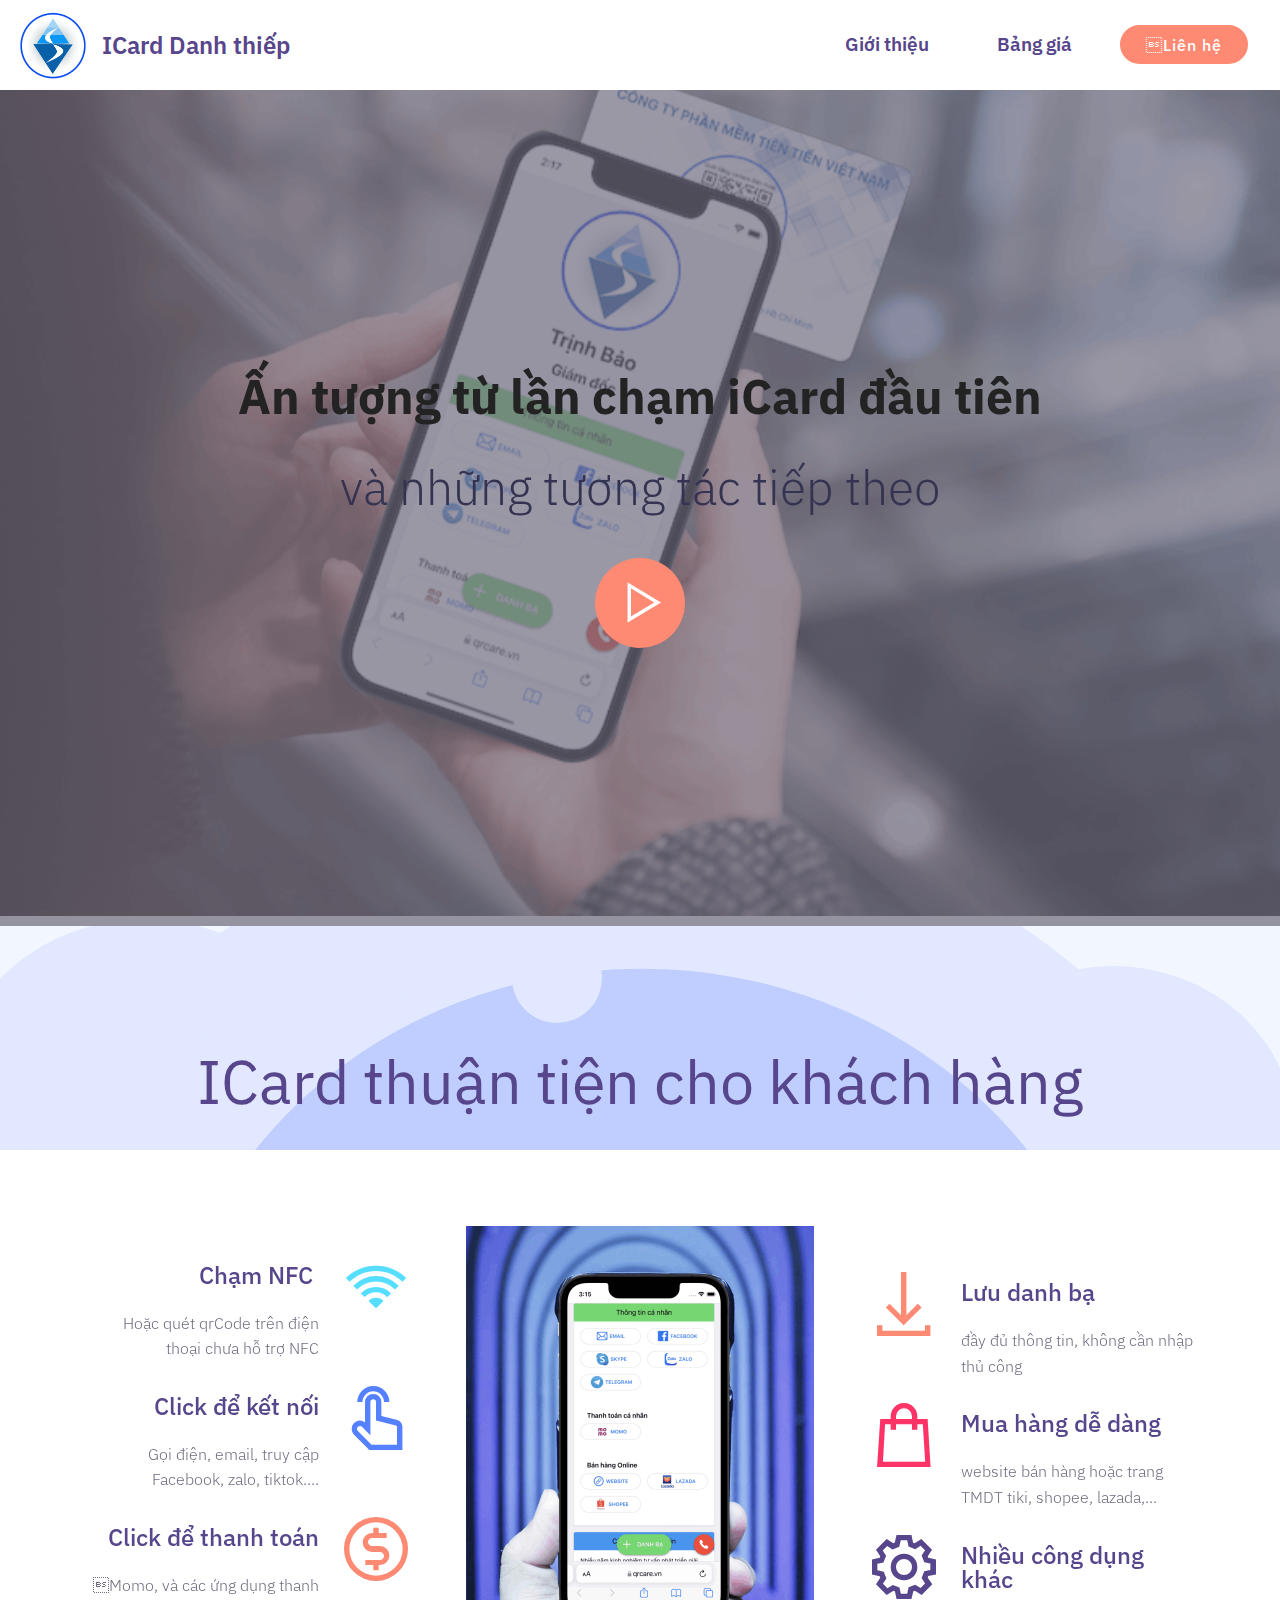
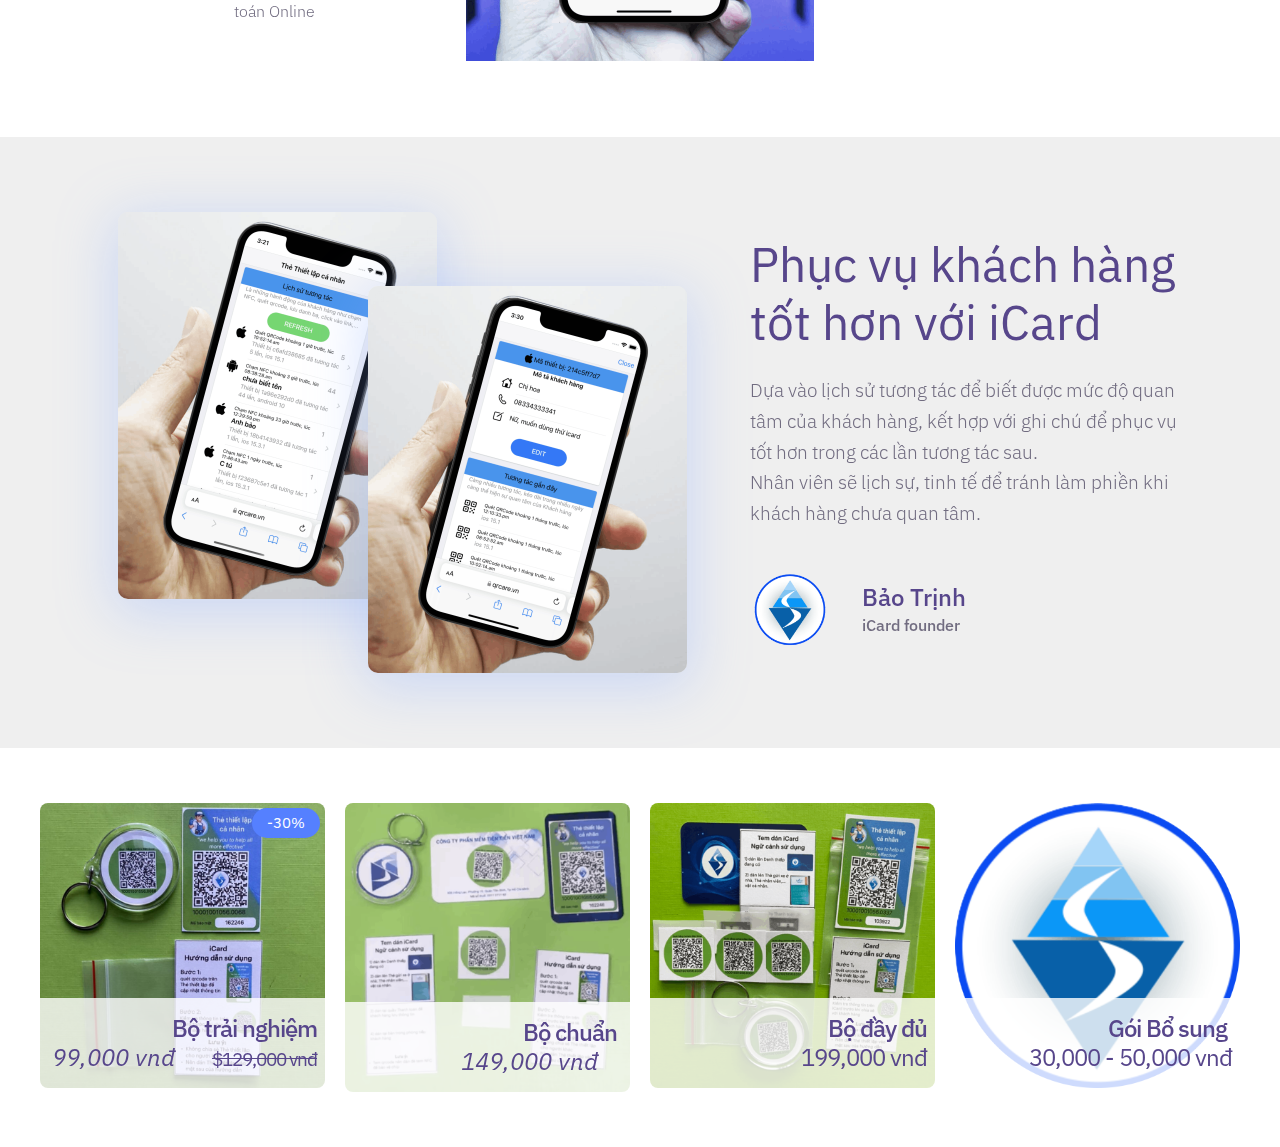
==== commit d25add11: "update" ====
--- a/index.html
+++ b/index.html
@@ -19,6 +19,7 @@
   <link rel="stylesheet" href="assets/bootstrap/css/bootstrap-reboot.min.css">
   <link rel="stylesheet" href="assets/dropdown/css/style.css">
   <link rel="stylesheet" href="assets/theme/css/style.css">
+  <link rel="stylesheet" href="assets/gallery/style.css">
   <link rel="preload" href="https://fonts.googleapis.com/css?family=IBM+Plex+Sans:100,100i,200,200i,300,300i,400,400i,500,500i,600,600i,700,700i&display=swap" as="style" onload="this.onload=null;this.rel='stylesheet'">
   <noscript><link rel="stylesheet" href="https://fonts.googleapis.com/css?family=IBM+Plex+Sans:100,100i,200,200i,300,300i,400,400i,500,500i,600,600i,700,700i&display=swap"></noscript>
   <link rel="preload" as="style" href="assets/mobirise/css/mbr-additional.css"><link rel="stylesheet" href="assets/mobirise/css/mbr-additional.css" type="text/css">
@@ -29,7 +30,7 @@
 </head>
 <body>
   
-  <section class="menu cid-rx3MBLTRlI" once="menu" id="menu02-a1">
+  <section class="menu cid-rx3MBLTRlI" once="menu" id="menu02-a1" data-sortbtn="btn-black">
     
 
 
@@ -40,7 +41,7 @@
                     <img src="assets/images/tgs5efo1o-147x147.png" alt="" style="height: 4.6rem;">
                 </a>
             </span>
-            <span class="navbar-caption-wrap"><a class="navbar-caption text-info display-5" href="#">Icard Danh thiếp tương tác<br></a></span>
+            <span class="navbar-caption-wrap"><a class="navbar-caption text-info display-5" href="#">ICard Danh thiếp<br></a></span>
         </div>
         <button class="navbar-toggler" type="button" data-toggle="collapse" data-target="#navbarSupportedContent" aria-controls="navbarNavAltMarkup" aria-expanded="false" aria-label="Toggle navigation">
             <div class="hamburger">
@@ -59,13 +60,53 @@
     </nav>
 </section>
 
-<section class="header1 cid-rleMYSmADg mbr-parallax-background" id="header01-5r">
-
-    
-
-
-    <div class="mbr-overlay" style="opacity: 0.9; background-color: rgb(255, 255, 255);">
-    </div>
+<section class="header8 cid-t2A9WhrfnN mbr-parallax-background" id="video01-s" data-sortbtn="btn-black">
+
+    
+
+    <div class="mbr-overlay" style="opacity: 0.7; background-color: rgb(113, 108, 128);">
+    </div>
+
+    <div class="container align-center">
+        <div class="row justify-content-md-center">
+            <div class="mbr-white col-md-10">
+                <h1 class="mbr-section-title align-center py-2 mbr-fonts-style display-2"><strong>Ấn tượng từ lần chạm iCard đầu tiên</strong></h1>
+                <p class="mbr-text align-center py-2 mbr-fonts-style display-2">
+                    và những tương tác tiếp theo
+                </p>
+                <div class="mbr-media show-modal align-center py-2" data-modal=".modalWindow">
+                    <div class="icon-wrap">
+                        <span class="mbr-iconfont mobi-mbri-play mobi-mbri"></span>
+                    </div>
+                </div>
+                
+                
+            </div>
+        </div>
+    </div>
+    <div>
+        <div class="modalWindow" style="display: none;">
+            <div class="modalWindow-container">
+                <div class="modalWindow-video-container">
+                    <div class="modalWindow-video">
+                        <iframe width="100%" height="100%" frameborder="0" allowfullscreen="1" data-src="https://www.youtube.com/watch?v=2D1uGMjclSIhttps://www.youtube.com/watch?v=J21qu_vspfg"></iframe>
+                    </div>
+                    <a class="close" role="button" data-dismiss="modal">
+                        <span aria-hidden="true" class="mbri-close mbr-iconfont closeModal"></span>
+                        <span class="sr-only">Close</span>
+                    </a>
+                </div>
+            </div>
+        </div>
+    </div>
+</section>
+
+<section class="header1 cid-t2Apt52Jj3" id="header10-13" data-sortbtn="btn-black">
+
+    
+
+
+    
 
     <svg class="svg1" xmlns="http://www.w3.org/2000/svg" xmlns:xlink="http://www.w3.org/1999/xlink" width="1380px" height="810px" viewBox="0 0  1380 810" preserveAspectRatio="xMidYMid meet">
         <rect id="svgEditorBackground" x="0" y="0" width="1380" height="810" style="fill: none; stroke: none;"></rect>
@@ -95,154 +136,165 @@
 
 
             <div class="col-md-10 align-center">
-                <h1 class="mbr-section-title mbr-regular pb-2 mbr-fonts-style display-1">
-                    Danh thiếp Tương tác 4.0</h1>
-                
-                <p class="mbr-text pb-2 mbr-regular mbr-fonts-style display-5">
-                     là giải pháp công nghệ hoá Danh thiếp truyền thống, bổ sung tương tác chạm NFC (quét qrcode) giúp khách hàng dễ dàng truy cập Thông tin nhân viên được xác thực bởi Doanh nghiệp chỉ sau một cú chạm trên điện thoại thông minh.</p>
-                <div class="mbr-section-btn"><a class="btn btn-md btn-primary display-4" href="#">READ MORE</a></div>
-            </div>
-
-            <div class="pt-4 align-center">
-                <img src="assets/images/01.png" alt="" style="width: 65%;">
-            </div>
-
-        </div>
-    </div>
-
-</section>
-
-<section class="cid-sZty9RA1Yr" id="header03-0">
-
-    
-
-    
-
-
-    <svg xmlns="http://www.w3.org/2000/svg" xmlns:xlink="http://www.w3.org/1999/xlink" width="1380" height="810px" viewBox="0 -8.992806499463768e-14 1380 810" preserveAspectRatio="xMidYMid meet">
-        <rect id="svgEditorBackground" x="0" y="0" width="1380" height="810" style="fill: none; stroke: none;"></rect>
-        <defs id="svgEditorDefs">
-            <polygon id="svgEditorShapeDefs" style="fill:khaki;stroke:black;vector-effect:non-scaling-stroke;stroke-width:1px;"></polygon>
-            <path id="svgEditorClosePathDefs" style="stroke:black;stroke-width:1px;fill:khaki;"></path>
-        </defs>
-        <path d="M15083.791600683318,645.6720847341486c496.6000000000058,747.7999999999951,1953.3704016668416,1862.6734725832403,2751.999999999978,1967.9999999999955s1884.300000000003,-198.89999999999964,2718.7056474818382,-552.6365690040448s1746.4898225846773,-519.9524548776521,2593.2943525181545,-567.3634309959566s2251,-23.399999999999636,4384,1520.0000000000032s3205.199999999997,1437.2000000000025,4047.9999999999854,1520.0000000000018s3305.000000000029,-270.2999999999993,4640.000000000029,-1152s74.60000000000582,3328.3000000000065,32,3792.0000000000073s-19509.4,4591.000000000004,-21087.999999999993,-128.00000000000182s-1679.5999999999913,-6358.300000000001,-80,-6400Z" style="stroke:black;fill:khaki;stroke-width:0px;" id="e12_areaS3" transform="matrix(0.0650006 -0.00123765 0.00123765 0.0650006 -995.543 317.589)"></path>
-        <path d="M12434.469938292996,-979.2324603008726c496.600000000004,747.8000000000001,1953.3704016668398,1862.673472583247,2752.000000000018,1967.9999999999995s1884.2999999999865,-198.90000000000055,2718.7056474818364,-552.6365690040473s1746.4898225846846,-519.9524548776479,2593.2943525181618,-567.3634309959524s2251,-23.400000000001455,4384,1520s3205.199999999997,1437.1999999999962,4048,1519.9999999999955s3304.9999999999927,-270.3000000000011,4640,-1151.9999999999955s74.60000000000582,3328.3,32,3791.9999999999955s-19509.400000000023,4590.999999999997,-21088.000000000015,-127.99999999999818s-1679.5999999999985,-6358.300000000008,-80,-6400.0000000000055Z" style="stroke:black;fill:aqua;stroke-width:0px;" id="e19_areaS3" transform="matrix(0.0647268 0.00608646 -0.00608646 0.0647268 -823.261 331.266)"></path><text dy="-0.5em" style="fill:black;font-family:Arial;font-size:20px;" id="e14_texte" transform="matrix(0.0640454 0 0 0.0640454 -832.187 329.878)">
-            <textPath id="e13_textPath" xlink:href="#e12_areaS3">T</textPath>
-        </text>
-    </svg>
-
-    <div class="box"></div>
-
-    <div class="container align-center">
+                <h1 class="mbr-section-title mbr-regular pb-2 mbr-fonts-style display-1">ICard thuận tiện cho khách hàng</h1>
+                
+                
+                
+            </div>
+        </div>
+    </div>
+
+</section>
+
+<section class="features1 cid-t2Ap7OE8sg" id="features06-12" data-sortbtn="btn-black">
+
+    
+
+    
+    <div class="container">
         <div class="row">
-            <div class="col-md-12 col-lg-6 py-4 m-auto">
-                <h1 class="mbr-section-title mbr-regular pb-3 align-left mbr-fonts-style display-1">Innovative Technology</h1>
-                
-                <p class="mbr-text mbr-light pb-3 align-left mbr-fonts-style display-7">
-                    Lorem ipsum dolor sit amet, consectetur adipiscing elit. Nullam mattis dolor hendrerit ornare
-                    pretium. Aliquam id nibh orci.</p>
-                <div class="align-left mbr-section-btn"><a class="btn btn-md btn-primary display-4" href="#">READ MORE</a>
-                    <a class="btn btn-md btn-secondary display-4" href="#">CONTACT US</a></div>
-            </div>
-
-            <div class="col-lg-6 col-md-12 align-center">
-                <img src="assets/images/01.jpg" alt="">
-
-            </div>
-        </div>
-
-
-
-    </div>
-    
-</section>
-
-<section class="features17 featuresLink cid-sZtPkz8YF2" id="features017-4">
-
-    
-
-    
-
-    <div class="container px-3">
-        
-
-        <div class="row justify-content-center flex-column">
-            <div class="card p-3 col-12">
-                <div class="card-wrapper flex-row d-flex align-items-center">
-                    <div class="card-img col-md-8">
-                        <img src="assets/images/values-for-all-1474x891.png" alt="" title="">
-                    </div>
-                    <div class="card-box align-left">
-                        <h4 class="card-title mbr-fonts-style display-5 pb-3"><p>3 đối tượng sử dụng&nbsp;&nbsp;&nbsp;&nbsp;</p></h4>
-                        <p class="mbr-text mbr-fonts-style display-4">Lorem ipsum dolor sit amet, consectetur adipiscing elit. Donec dui enim, pharetra at auctor vitae, mollis nec risus. Phasellus sagittis lectus at suscipit pulvinar.<br></p>
-
-                        <div class="mbr-section-btn"><a class="btn btn-md btn-info display-4" href="#">READ MORE</a></div>
-                    </div>
-                </div>
-            </div>
-
-            
-
-            
-
-            
-        </div>
-    </div>
-</section>
-
-<section class="features1 cid-sZtRJkcb2A" id="features01-6">
-
-    
-
-    
+
+            <div class="card p-3 col-12 col-md-10 col-lg-4">
+
+
+                <div class="card-wrapper">
+                    <div class="card-box">
+                        <h4 class="card-title1 py-3 align-right mbr-fonts-style display-5">Chạm NFC&nbsp;</h4>
+                        <p class="mbr-text1 align-right mbr-fonts-style display-4">Hoặc quét qrCode trên điện thoại chưa hỗ trợ NFC</p>
+                    </div>
+                    <div class="card-img pt-2">
+                        <span class="mbr-iconfont img1 mobi-mbri-wifi mobi-mbri" style="color: rgb(85, 222, 255); fill: rgb(85, 222, 255);"></span>
+                    </div>
+                </div>
+
+
+
+                <div class="card-wrapper">
+                    <div class="card-box">
+                        <h4 class="card-title1 py-3 align-right mbr-fonts-style display-5">Click để kết nối</h4>
+                        <p class="mbr-text1 align-right mbr-fonts-style display-4">Gọi điện, email, truy cập Facebook, zalo, tiktok....</p>
+                    </div>
+                    <div class="card-img pt-2">
+                        <span class="mbr-iconfont img2 mobi-mbri-touch mobi-mbri"></span>
+                    </div>
+                </div>
+
+
+
+                <div class="card-wrapper">
+                    <div class="card-box">
+                        <h4 class="card-title1 py-3 align-right mbr-fonts-style display-5">Click để thanh toán</h4>
+                        <p class="mbr-text1 align-right mbr-fonts-style display-4">
+                            Momo, và các ứng dụng thanh toán Online&nbsp;</p>
+                    </div>
+                    <div class="card-img pt-2">
+                        <span class="mbr-iconfont img3 mobi-mbri-cash mobi-mbri"></span>
+                    </div>
+                </div>
+
+
+
+
+
+            </div>
+
+            <div class="card p-3 col-12 col-md-10 col-lg-4">
+                <img src="assets/images/bg-phone-icard-2-696x870.png" alt="">
+            </div>
+
+            <div class="card p-3 col-12 col-md-10 col-lg-4">
+                <div class="card-wrapper">
+                    <div class="card-img pt-2">
+                        <span class="mbr-iconfont img4 mobi-mbri-download mobi-mbri"></span>
+                    </div>
+                    <div class="card-box">
+                        <h4 class="card-title2 align-left py-3 mbr-fonts-style display-5">Lưu danh bạ</h4>
+                        <p class="mbr-text2 align-left mbr-fonts-style display-4">đầy đủ thông tin, không cần nhập thủ công</p>
+                    </div>
+
+                </div>
+                <div class="card-wrapper">
+                    <div class="card-img pt-2">
+                        <span class="mbr-iconfont img5 mobi-mbri-shopping-bag mobi-mbri" style="color: rgb(255, 51, 102); fill: rgb(255, 51, 102);"></span>
+                    </div>
+                    <div class="card-box">
+                        <h4 class="card-title2 py-3 align-left mbr-fonts-style display-5">Mua hàng dễ dàng</h4>
+                        <p class="mbr-text2 align-left mbr-fonts-style display-4">website bán hàng hoặc trang TMDT tiki, shopee, lazada,...</p>
+                    </div>
+
+                </div>
+                <div class="card-wrapper">
+                    <div class="card-img pt-2">
+                        <span class="mbr-iconfont img6 mobi-mbri-setting mobi-mbri"></span>
+                    </div>
+                    <div class="card-box">
+                        <h4 class="card-title2 align-left py-3 mbr-fonts-style display-5">Nhiều công dụng khác&nbsp;</h4>
+                        <p class="mbr-text2 align-left mbr-fonts-style display-4"></p>
+                    </div>
+
+                </div>
+            </div>
+
+
+
+        </div>
+
+    </div>
+
+</section>
+
+<section class="cid-t2AoHIfUcP" id="testimonials03-11" data-sortbtn="btn-black">
+
+    
+
+    
+
+
+
     <div class="container">
-        <div class="media-container-row">
-
-            <div class="card p-3 col-12 col-md-8 col-lg-4">
-                <div class="card-img pb-4">
-                    <span class="mbr-iconfont mbri-setting"></span>
-                </div>
-                <div class="card-box">
-                    <h4 class="card-title py-2 mbr-fonts-style display-5">
-                        Modern Technologies</h4>
-                    <p class="mbr-text mbr-fonts-style display-4">
-                        Lorem ipsum dolor sit amet, consectetur adipiscing elit. Donec dui enim, pharetra at auctor
-                        vitae.</p>
-                </div>
-            </div>
-
-            <div class="card p-3 col-12 col-md-8 col-lg-4">
-                <div class="card-img pb-4">
-                    <span class="mbr-iconfont mbri-help"></span>
-                </div>
-                <div class="card-box">
-                    <h4 class="card-title py-2 mbr-fonts-style display-5">Active community</h4>
-                    <p class="mbr-text mbr-fonts-style display-4">
-                        Lorem ipsum dolor sit amet, consectetur adipiscing elit. Donec dui enim, pharetra at auctor
-                        vitae.
-                    </p>
-                </div>
-            </div>
-
-            <div class="card p-3 col-12 col-md-8 col-lg-4">
-                <div class="card-img pb-4">
-                    <span class="mbr-iconfont mbri-devices"></span>
-                </div>
-                <div class="card-box">
-                    <h4 class="card-title py-2 mbr-fonts-style display-5">
-
-                        Multifunctional</h4>
-                    <p class="mbr-text mbr-fonts-style display-4">
-                        Lorem ipsum dolor sit amet, consectetur adipiscing elit. Donec dui enim, pharetra at auctor
-                        vitae.
-                    </p>
-                </div>
-            </div>
-
-            
-
-        </div>
-
+        <div class="row">
+            <div class="col-lg-7 col-md-12 col-12 align-center img-box">
+                <img class="img1" src="assets/images/bg-phone-icard-3-o1-638x774.png" alt="">
+                <img class="img2" src="assets/images/bg-phone-icard-3-o2-638x774.png" alt="">
+
+            </div>
+
+            <div class="col-md-12 col-lg-5 col-12 py-4 m-auto">
+                <h1 class="mbr-section-title mbr-regular pb-3 mbr-fonts-style display-2">Phục vụ khách hàng tốt hơn với iCard</h1>
+                
+                <p class="mbr-text align-left mbr-light pb-4 mbr-fonts-style display-7">Dựa vào lịch sử tương tác để biết được mức độ quan tâm của khách hàng, kết hợp với ghi chú để phục vụ tốt hơn trong các lần tương tác sau. <br>Nhân viên sẽ lịch sự, tinh tế để tránh làm phiền khi khách hàng chưa quan tâm.&nbsp;</p>
+
+                <div class="author-box">
+
+                    <div class="face-box">
+                        <img class="face" src="assets/images/tgs5efo1o-147x147.png" alt="">
+                    </div>
+
+                    <div class="author mbr-m-auto">
+                        <h3 class="mbr-semibold pb-2 mbr-fonts-style display-5">Bảo Trịnh</h3>
+                        <h4 class="mbr-semibold mbr-fonts-style display-4">iCard founder&nbsp;</h4>
+                    </div>
+                </div>
+
+
+            </div>
+
+
+
+        </div>
+
+
+
+    </div>
+
+</section>
+
+<section class="mbr-gallery cid-t2ABxcrYiw" once="shops" id="shop02-15" data-sortbtn="btn-black">
+
+    
+
+    <div>
+        <div class="mbr-shop"><!-- Shop Gallery --><div class="row mbr-shop__row col-md-12"><div class="wrapper-shop-items col-md-12"><div class="mbr-gallery-row"><div><div class="shop-items"><div class="mbr-gallery-item" data-tags="Awesome" data-seller="false" data-slide-to="0" data-bs-slide-to="0" data-price="99,000" data-oldprice="129,000"><div class="item_overlay" data-toggle="modal" data-bs-toggle="modal"></div><div class="galleryItem" data-toggle="modal" data-bs-toggle="modal"><div class="style_overlay"></div><div class="img_wraper"><img src="assets/images/1khoa-duynhat-878x878-800x800.jpg" alt=""></div><span class="onsale mbr-fonts-style display-7" data-onsale="true">-30%</span><div class="sidebar_wraper"><h4 class="item-title mbr-fonts-style mbr-text display-5">Bộ trải nghiệm</h4><div class="price-block"><span class="shop-item-price mbr-fonts-style display-5"><p>99,000 vnđ&nbsp;&nbsp;&nbsp;&nbsp;</p></span><span class="oldprice mbr-fonts-style display-7">$129,000 vnđ</span></div><div class="card-description">&nbsp;Để trải nghiệm các tính năng cơ bản của iCard dành cho cá nhân, bao gồm<br><ul><li>1 móc khoá</li> <li>1 Thẻ thiết lập thông tin cá nhân</li> <li>1 Hướng dẫn sử dụng</li></ul> <br><br></div><div class="mbr-section-btn" buttons="0" style="display: none;"><a href="https://shopee.vn/product/703967475/16334166443/" class="btn btn-black display-7" target="_blank">Mua ngay</a></div></div></div></div><div class="mbr-gallery-item" data-tags="Wonderful" data-seller="false" data-slide-to="1" data-bs-slide-to="1" data-price="149,000" data-oldprice="58"><div class="item_overlay" data-toggle="modal" data-bs-toggle="modal"></div><div class="galleryItem" data-toggle="modal" data-bs-toggle="modal"><div class="style_overlay"></div><div class="img_wraper"><img src="assets/images/1khoa-1tem-v2-800x812-800x812.png" alt=""></div><span class="onsale mbr-fonts-style display-7" data-onsale="false" style="display: none;">-50%</span><div class="sidebar_wraper"><h4 class="item-title mbr-fonts-style mbr-text display-5">Bộ chuẩn&nbsp;</h4><div class="price-block"><span class="shop-item-price mbr-fonts-style display-5"><p>149,000 vnđ&nbsp;&nbsp;&nbsp;&nbsp;</p></span><span class="oldprice mbr-fonts-style display-7" style="display: none;">$58</span></div><div class="card-description">&nbsp;Bao gồm&nbsp;<br><ul><li>1 Móc khoá chứa thông tin&nbsp;</li> <li>1 Tem dán và hướng dẫn sử dụng&nbsp;</li> <li>1 Thẻ thiết lập cá nhân</li> <li>1 Hướng dẫn sử dụng&nbsp;</li></ul> <br><br></div><div class="mbr-section-btn" buttons="0" style="display: none;"><a href="https://shopee.vn/product/703967475/16334166443/" class="btn btn-black display-7" target="_blank">Đặt mua</a></div></div></div></div><div class="mbr-gallery-item" data-tags="Creative" data-seller="false" data-slide-to="2" data-bs-slide-to="2" data-price="199,000" data-oldprice="240,000"><div class="item_overlay" data-toggle="modal" data-bs-toggle="modal"></div><div class="galleryItem" data-toggle="modal" data-bs-toggle="modal"><div class="style_overlay"></div><div class="img_wraper"><img src="assets/images/1mockhoa-3temdan-890x890-800x800-800x800-800x800.png" alt=""></div><span class="onsale mbr-fonts-style display-7" data-onsale="false" style="display: none;">-50%</span><div class="sidebar_wraper"><h4 class="item-title mbr-fonts-style mbr-text display-5">Bộ đầy đủ</h4><div class="price-block"><span class="shop-item-price mbr-fonts-style display-5">199,000 vnđ</span><span class="oldprice mbr-fonts-style display-7" style="display: none;">240,000 vnđ</span></div><div class="card-description">Bao gồm<br><ul><li>1 Móc khoá</li><li>3 tem dán và cách sử dụng</li> <li>1 Thẻ thiết lập</li> <li>1 Hướng dẫn sử dụng&nbsp;</li></ul> <br>Đây là bộ đáp ứng mọi ngữ cảnh của nhân viên trong công việc và cả cá nhân&nbsp;</div><div class="mbr-section-btn" buttons="0" style="display: none;"><a href="https://shopee.vn/product/703967475/16334166443/" class="btn btn-black display-7" target="_blank">Mua ngay</a></div></div></div></div><div class="mbr-gallery-item" data-tags="Creative" data-seller="false" data-slide-to="3" data-bs-slide-to="3" data-price="30,000" data-oldprice="240,000"><div class="item_overlay" data-toggle="modal" data-bs-toggle="modal"></div><div class="galleryItem" data-toggle="modal" data-bs-toggle="modal"><div class="style_overlay"></div><div class="img_wraper"><img src="assets/images/3tiyjpssb-800x800-800x800.png" alt="" title=""></div><span class="onsale mbr-fonts-style display-7" data-onsale="false" style="display: none;">-50%</span><div class="sidebar_wraper"><h4 class="item-title mbr-fonts-style mbr-text display-5">Gói Bổ sung&nbsp;</h4><div class="price-block"><span class="shop-item-price mbr-fonts-style display-5">30,000 - 50,000 vnđ</span><span class="oldprice mbr-fonts-style display-7" style="display: none;">240,000 vnđ</span></div><div class="card-description"><p>Bổ sung thêm cho bộ tài khoản có sẵn</p><p>Móc khoá: 40,000 vnđ/ chiếc</p><p>Tem dán: 30,000 vnđ/ bộ&nbsp;</p><p>Thẻ nhựa PVC 50,000 vnđ/ chiếc</p><p><br></p><p>Yêu cầu: đã có bộ tài khoản iCard</p></div><div class="mbr-section-btn" buttons="0" style="display: none;"><a href="tel:0836688909" class="btn btn-black display-7">Đặt hàng</a></div></div></div></div></div></div><div class="clearfix"></div></div></div></div><!-- Lightbox --><div class="shopItemsModal_wraper" style="z-index: 2500;"><div class="shopItemsModalBg"></div><div class="shopItemsModal row"><div class="col-md-6 image-modal"></div><div class="col-md-6 text-modal"></div><div class="closeModal"><div class="close-modal-wrapper"></div></div></div></div></div>
     </div>
 
 </section>
@@ -256,8 +308,12 @@
   <script src="assets/dropdown/js/nav-dropdown.js"></script>
   <script src="assets/dropdown/js/navbar-dropdown.js"></script>
   <script src="assets/touchswipe/jquery.touch-swipe.min.js"></script>
+  <script src="assets/playervimeo/vimeo_player.js"></script>
   <script src="assets/parallax/jarallax.min.js"></script>
+  <script src="assets/mobirise-shop/script.js"></script>
   <script src="assets/theme/js/script.js"></script>
+  <script src="assets/gallery/player.min.js"></script>
+  <script src="assets/gallery/script.js"></script>
   
   
   
--- a/assets/gallery/style.css
+++ b/assets/gallery/style.css
@@ -0,0 +1,440 @@
+/*-------
+
+   Gallery
+
+-------*/
+.mbr-gallery .mbr-gallery-item {
+  position: relative;
+  display: inline-block;
+  width: 25%;
+  cursor: pointer; }
+
+@media (max-width: 768px) {
+  .mbr-gallery .mbr-gallery-item {
+    width: 50%; } }
+@media (max-width: 400px) {
+  .mbr-gallery .mbr-gallery-item {
+    width: 100%; } }
+.mbr-gallery .icon-focus,
+.mbr-gallery .icon-video {
+  position: absolute;
+  top: calc(50% - 32px);
+  left: calc(50% - 24px);
+  font-family: 'MobiriseIcons' !important;
+  font-size: 3rem !important;
+  color: #fff;
+  opacity: 0;
+  transition: .2s opacity ease-in-out;
+  z-index: 5; }
+
+.mbr-gallery .icon-focus::before {
+  content: '\e96b'; }
+
+.mbr-gallery .icon-video::before {
+  content: '\e95c'; }
+
+.mbr-gallery .mbr-gallery-item > div:hover .icon-focus,
+.mbr-gallery .mbr-gallery-item > div:hover .icon-video {
+  opacity: 1; }
+
+.mbr-gallery .mbr-gallery-item img {
+  width: 100%;
+  opacity: 1;
+  -webkit-transition: .2s opacity ease-in-out;
+  transition: .2s opacity ease-in-out; }
+
+.mbr-gallery .mbr-gallery-item > div:hover img {
+  opacity: 1; }
+
+.mbr-gallery .mbr-gallery-item > div {
+  background: #fff;
+  display: block;
+  outline: none;
+  position: relative; }
+
+.mbr-gallery .mbr-gallery-item .icon {
+  -webkit-transform: translateX(-50%) translateY(-50%);
+  -webkit-transition: .2s opacity ease-in-out;
+  color: #000;
+  font-size: 30px;
+  height: 69px;
+  left: 50%;
+  opacity: 0;
+  position: absolute;
+  top: 50%;
+  transform: translateX(-50%) translateY(-50%);
+  transition: .2s opacity ease-in-out;
+  width: 69px; }
+
+.mbr-gallery .mbr-gallery-item .icon::after,
+.mbr-gallery .mbr-gallery-item .icon::before {
+  content: '';
+  display: block;
+  position: absolute;
+  height: 69px;
+  width: 1px;
+  margin-left: 34.5px;
+  background-color: #fff; }
+
+.mbr-gallery .mbr-gallery-item .icon::after {
+  width: 69px;
+  height: 1px;
+  margin-left: 0;
+  margin-top: 34.5px; }
+
+.mbr-gallery .mbr-gallery-item > div:hover .icon {
+  opacity: 1; }
+
+.mbr-gallery .mbr-gallery-item > div:hover::before {
+  opacity: .9; }
+
+.mbr-gallery .mbr-gallery-item > div:hover .mbr-gallery-title {
+  background: transparent !important; }
+
+/* remove spacing */
+.mbr-gallery .mbr-gallery-row.no-gutter {
+  margin: 0; }
+
+.mbr-gallery .mbr-gallery-row.no-gutter .mbr-gallery-item {
+  padding: 0; }
+
+/* container */
+.mbr-gallery .container.mbr-gallery-layout-default {
+  padding: 93px 0; }
+
+/* fix horizontal scrollbar */
+.mbr-gallery .mbr-gallery-layout-article,
+.mbr-gallery .mbr-gallery-layout-default {
+  overflow: hidden; }
+
+/* lightbox */
+.mbr-gallery .modal {
+  position: fixed;
+  overflow: hidden;
+  padding-right: 0 !important; }
+
+.mbr-gallery .modal-content {
+  border-radius: 0;
+  border: none;
+  background: transparent; }
+
+.mbr-gallery .modal-body {
+  padding: 0; }
+
+.mbr-gallery .modal-body img {
+  width: 100%; }
+
+.mbr-gallery .modal .close {
+  position: fixed;
+  background: #1b1b1b;
+  opacity: .5;
+  font-size: 35px;
+  font-weight: 300;
+  width: 70px;
+  height: 70px;
+  border-radius: 50%;
+  color: #fff;
+  top: 2.5rem;
+  right: 2.5rem;
+  line-height: 70px;
+  border: none;
+  text-align: center;
+  text-shadow: none;
+  z-index: 5;
+  -webkit-transition: opacity .3s ease;
+  -moz-transition: opacity .3s ease;
+  -o-transition: opacity .3s ease;
+  transition: opacity .3s ease;
+  font-family: 'MobiriseIcons'; }
+  .mbr-gallery .modal .close::before {
+    content: '\e91a'; }
+
+.mbr-gallery .modal .close:hover {
+  opacity: 1;
+  background: #000;
+  color: #fff; }
+
+.mbr-gallery .modal-dialog {
+  max-width: 100% !important; }
+
+.mbr-gallery .modal.in .modal-dialog {
+  margin: 0 auto; }
+
+/* modal back color opacity */
+.modal-backdrop.in {
+  opacity: .8;
+  filter: alpha(opacity=80); }
+
+@media (max-width: 768px) {
+  .mbr-gallery .carousel-control,
+  .mbr-gallery .carousel-indicators,
+  .mbr-gallery .modal .close {
+    position: fixed; } }
+/* fix fade in effect */
+.mbr-gallery .modal.fade .modal-dialog {
+  -webkit-transition: margin-top .3s ease-out;
+  -moz-transition: margin-top .3s ease-out;
+  -o-transition: margin-top .3s ease-out;
+  transition: margin-top .3s ease-out; }
+
+.mbr-gallery .modal.fade .modal-dialog,
+.mbr-gallery .modal.in .modal-dialog {
+  -webkit-transform: none;
+  -ms-transform: none;
+  -o-transform: none;
+  transform: none; }
+
+/*-------
+
+   Slider
+
+-------*/
+.mbr-slider .carousel-inner > .active,
+.mbr-slider .carousel-inner > .next,
+.mbr-slider .carousel-inner > .prev {
+  display: table; }
+
+.mbr-slider .carousel-control {
+  position: absolute;
+  width: 70px;
+  height: 70px;
+  top: 50%;
+  margin-top: -35px;
+  line-height: 70px;
+  border-radius: 50%;
+  font-size: 35px;
+  border: 0;
+  opacity: .5;
+  text-shadow: none;
+  z-index: 5;
+  color: #fff;
+  -webkit-transition: all .2s ease-in-out 0s;
+  -o-transition: all .2s ease-in-out 0s;
+  transition: all .2s ease-in-out 0s; }
+
+.mbr-gallery .mbr-slider .carousel-control {
+  position: fixed; }
+
+@media (max-width: 991px) {
+  .mbr-gallery .mbr-slider .carousel-control {
+    bottom: 2.5rem;
+    margin-top: 0;
+    top: auto;
+    z-index: 17; } }
+.mbr-gallery .mbr-slider .carousel-inner > .active {
+  display: block; }
+
+.mbr-slider .carousel-control.left {
+  left: 0;
+  margin-left: 2.5rem; }
+
+.mbr-slider .carousel-control.right {
+  right: 0;
+  margin-right: 2.5rem; }
+
+.mbr-slider .carousel-control .icon-next,
+.mbr-slider .carousel-control .icon-prev {
+  margin-top: -18px;
+  font-size: 40px;
+  line-height: 27px; }
+
+.mbr-slider .carousel-control:hover {
+  background: #1b1b1b;
+  color: #fff;
+  opacity: 1; }
+
+.mbr-slider .carousel-indicators {
+  position: absolute;
+  bottom: 0;
+  margin-bottom: 1.5rem !important; }
+
+@media (max-width: 543px) {
+  .mbr-slider .carousel-indicators {
+    display: none; } }
+.carousel-indicators .active,
+.carousel-indicators li {
+  width: 15px;
+  height: 15px;
+  margin: 3px;
+  background: #1b1b1b;
+  opacity: .5; }
+
+.carousel-indicators .active {
+  background: #fff; }
+
+.carousel-indicators li {
+  max-width: 15px;
+  max-height: 15px;
+  border-radius: 50%; }
+
+.container .carousel-indicators {
+  margin-bottom: 3px; }
+
+.mbr-gallery .mbr-slider .carousel-indicators {
+  position: fixed;
+  margin-bottom: 2.5rem !important; }
+
+@media (max-width: 991px) {
+  .mbr-gallery .mbr-slider .carousel-indicators {
+    margin-bottom: 3.625rem !important;
+    padding-left: 2.5rem;
+    padding-right: 2.5rem; } }
+.mbr-slider .carousel-indicators .active,
+.mbr-slider .carousel-indicators li {
+  width: 7px;
+  height: 7px;
+  margin: 3px;
+  background: #1b1b1b;
+  border: 4px solid #1b1b1b;
+  opacity: .5; }
+
+.mbr-slider .carousel-indicators .active {
+  background: #fff; }
+
+@media (max-width: 767px) {
+  .mbr-slider .carousel-control {
+    top: auto;
+    bottom: 20px; }
+
+  .mbr-slider > .container .carousel-control {
+    margin-bottom: 0; } }
+/* boxed slider */
+.mbr-slider > .boxed-slider {
+  position: relative;
+  padding: 93px 0; }
+
+.mbr-slider > .boxed-slider > div {
+  position: relative; }
+
+.mbr-slider > .container img {
+  width: 100%; }
+
+.mbr-slider > .container img + .row {
+  position: absolute;
+  top: 50%;
+  left: 0;
+  right: 0;
+  -webkit-transform: translateY(-50%);
+  -moz-transform: translateY(-50%);
+  transform: translateY(-50%);
+  z-index: 2; }
+
+.mbr-slider .mbr-section {
+  padding: 0;
+  background-attachment: scroll; }
+
+.mbr-slider .mbr-table-cell {
+  padding: 0; }
+
+.mbr-slider > .container .carousel-indicators {
+  margin-bottom: 3px; }
+
+/* article slider */
+.mbr-slider > .article-slider .mbr-section,
+.mbr-slider > .article-slider .mbr-section .mbr-table-cell {
+  padding-top: 0;
+  padding-bottom: 0; }
+
+.modal-backdrop.show {
+  opacity: .7; }
+
+.video-container .mbr-background-video iframe {
+  width: 100%;
+  height: 100%; }
+
+.mbr-gallery-item__hided {
+  position: absolute !important;
+  left: 300px !important;
+  width: 0 !important;
+  height: 0;
+  padding: 0 !important; }
+
+.mbr-gallery-item__hided img {
+  display: none !important; }
+
+.mbr-gallery-item__hided span {
+  display: none !important; }
+
+.mbr-gallery-filter {
+  padding-top: 30px;
+  padding-bottom: 30px;
+  text-align: center; }
+  .mbr-gallery-filter li {
+    display: inline-block;
+    padding: 5px 0;
+    transition: all .3s ease-out; }
+    .mbr-gallery-filter li .btn {
+      cursor: pointer; }
+  .mbr-gallery-filter.gallery-filter__bg li {
+    color: #fff; }
+  .mbr-gallery-filter.gallery-filter__bg .active {
+    color: #000;
+    background-color: #fff; }
+  .mbr-gallery-filter ul {
+    display: inline-block;
+    width: 100%;
+    padding-left: 0;
+    margin-bottom: 0;
+    list-style: none; }
+
+.mbr-gallery-item > div {
+  position: relative; }
+
+.mbr-gallery-item--p1 {
+  padding: 0.5rem; }
+
+.mbr-gallery-item--p2 {
+  padding: 1rem; }
+
+.mbr-gallery-item--p3 {
+  padding: 1.5rem; }
+
+.mbr-gallery-item--p4 {
+  padding: 2rem; }
+
+.mbr-gallery-item--p5 {
+  padding: 2.5rem; }
+
+.mbr-gallery-item--p6 {
+  padding: 3rem; }
+
+.mbr-gallery .mbr-gallery-item--p4 {
+  width: 33.333%; }
+
+.mbr-gallery .mbr-gallery-item--p6, .mbr-gallery .mbr-gallery-item--p5 {
+  width: 50%; }
+
+@media (max-width: 992px) {
+  .mbr-gallery-item--p1 {
+    padding: 0.5rem; }
+
+  .mbr-gallery-item--p2 {
+    padding: 0.8rem; }
+
+  .mbr-gallery-item--p3 {
+    padding: 1rem; }
+
+  .mbr-gallery-item--p4 {
+    padding: 1.5rem; }
+
+  .mbr-gallery-item--p5 {
+    padding: 1.8rem; }
+
+  .mbr-gallery-item--p6 {
+    padding: 2rem; }
+
+  .mbr-gallery .mbr-gallery-item--p2,
+  .mbr-gallery .mbr-gallery-item--p3 {
+    width: 50%; }
+
+  .mbr-gallery .mbr-gallery-item--p6,
+  .mbr-gallery .mbr-gallery-item--p5,
+  .mbr-gallery .mbr-gallery-item--p4 {
+    width: 100%; } }
+@media (max-width: 400px) {
+  .mbr-gallery .mbr-gallery-item--p3,
+  .mbr-gallery .mbr-gallery-item--p2,
+  .mbr-gallery .mbr-gallery-item--p1 {
+    width: 100%; } }
+
+/*# sourceMappingURL=style.css.map */
--- a/assets/mobirise/css/mbr-additional.css
+++ b/assets/mobirise/css/mbr-additional.css
@@ -1002,26 +1002,115 @@
     left: -1rem;
   }
 }
-.cid-rleMYSmADg {
-  padding-top: 165px;
-  padding-bottom: 30px;
-  background-image: url("../../../assets/images/background1.jpg");
+.cid-t2A9WhrfnN {
+  padding-top: 270px;
+  padding-bottom: 270px;
+  background-image: url("../../../assets/images/video1-bg-800x533.png");
+}
+@media (max-width: 992px) {
+  .cid-t2A9WhrfnN {
+    padding-top: 180px;
+    padding-bottom: 180px;
+  }
+}
+@media (max-width: 576px) {
+  .cid-t2A9WhrfnN {
+    padding-top: 126px;
+    padding-bottom: 126px;
+  }
+}
+.cid-t2A9WhrfnN .icon-wrap {
+  background-color: #ff8a73 !important;
+  border-radius: 50%;
+  width: 90px;
+  height: 90px;
+  margin: auto;
+  display: flex;
+  justify-content: center;
+  align-items: center;
+  transition: all 0.3s;
+}
+.cid-t2A9WhrfnN .icon-wrap:hover {
+  transform: scale(1.1);
+}
+.cid-t2A9WhrfnN .icon-wrap span {
+  padding-left: 8px;
+}
+.cid-t2A9WhrfnN .mbr-media span {
+  font-size: 40px;
+  cursor: pointer;
+  position: relative;
+  display: inline-block;
+  transition: all 0.25s;
+  color: #ffffff !important;
+}
+.cid-t2A9WhrfnN .mbr-media span.mbri-play:before {
+  position: absolute;
+  left: 50%;
+  -webkit-transform: translateX(-35%);
+  -moz-transform: translateX(-35%);
+  -ms-transform: translateX(-35%);
+  -o-transform: translateX(-35%);
+  transform: translateX(-35%);
+}
+.cid-t2A9WhrfnN .modalWindow {
+  position: fixed;
+  z-index: 5000;
+  left: 0;
+  top: 0;
+  background-color: rgba(61, 61, 61, 0.65);
+  width: 100%;
+  height: 100%;
+}
+.cid-t2A9WhrfnN .modalWindow .modalWindow-container {
+  display: table-cell;
+  vertical-align: middle;
+}
+.cid-t2A9WhrfnN .modalWindow .modalWindow-video {
+  height: calc(44.9943757vw);
+  width: 80vw;
+  margin: 0 auto;
+}
+.cid-t2A9WhrfnN a.close {
+  position: absolute;
+  right: 4vw;
+  top: 4vh;
+  color: #ffffff;
+  z-index: 5000000;
+  font-size: 37px;
+  background: #000;
+  padding: 20px;
+  border-radius: 50%;
+}
+.cid-t2A9WhrfnN a.close:hover {
+  color: #ffffff;
+}
+.cid-t2A9WhrfnN H1 {
+  color: #232323;
+}
+.cid-t2A9WhrfnN P {
+  color: #343351;
+}
+.cid-t2Apt52Jj3 {
+  padding-top: 120px;
+  padding-bottom: 15px;
+  background-color: #f2f6ff;
   position: relative;
   overflow: hidden;
 }
-.cid-rleMYSmADg .svg1 {
+.cid-t2Apt52Jj3 .svg1 {
   position: absolute;
-  bottom: 4.6rem;
+  bottom: -20rem;
   left: 50%;
   transform: translate(-50%) scale(1.3, 1.2);
 }
-.cid-rleMYSmADg #e1_circle,
-.cid-rleMYSmADg #e3_circle,
-.cid-rleMYSmADg #e4_circle,
-.cid-rleMYSmADg #e5_circle {
+.cid-t2Apt52Jj3 #e1_circle,
+.cid-t2Apt52Jj3 #e3_circle,
+.cid-t2Apt52Jj3 #e4_circle,
+.cid-t2Apt52Jj3 #e5_circle {
   fill: #e1e8ff !important;
 }
-.cid-rleMYSmADg #e6_circle {
+.cid-t2Apt52Jj3 #e6_circle {
   fill: #bfceff !important;
 }
 @keyframes orbit {
@@ -1040,275 +1129,988 @@
     transform: rotate(-360deg) translateX(10px) rotate(360deg);
   }
 }
-.cid-rleMYSmADg .round {
+.cid-t2Apt52Jj3 .round {
   border-radius: 100%;
   position: absolute;
   background-color: #e1e8ff;
   animation: orbit 4s linear infinite;
 }
-.cid-rleMYSmADg .rev {
+.cid-t2Apt52Jj3 .rev {
   animation: rev 4s linear infinite;
 }
-.cid-rleMYSmADg .round1 {
+.cid-t2Apt52Jj3 .round1 {
   width: 50px;
   height: 50px;
   left: 7%;
   top: 60%;
 }
-.cid-rleMYSmADg .round2 {
+.cid-t2Apt52Jj3 .round2 {
   width: 90px;
   height: 90px;
   left: 15%;
   top: 15%;
 }
-.cid-rleMYSmADg .round3 {
+.cid-t2Apt52Jj3 .round3 {
   width: 40px;
   height: 40px;
   left: 30%;
   top: 15%;
 }
-.cid-rleMYSmADg .round4 {
+.cid-t2Apt52Jj3 .round4 {
   width: 90px;
   height: 90px;
   left: 40%;
-  top: 5%;
-}
-.cid-rleMYSmADg .round5 {
+  top: 3%;
+}
+.cid-t2Apt52Jj3 .round5 {
   width: 50px;
   height: 50px;
-  right: 7%;
+  right: 5%;
   top: 55%;
 }
-.cid-rleMYSmADg .round6 {
+.cid-t2Apt52Jj3 .round6 {
   width: 30px;
   height: 30px;
   right: 30%;
   top: 15%;
 }
-.cid-rleMYSmADg .round7 {
+.cid-t2Apt52Jj3 .round7 {
   width: 70px;
   height: 70px;
   right: 20%;
   top: 20%;
 }
-.cid-rleMYSmADg .round8 {
+.cid-t2Apt52Jj3 .round8 {
   width: 110px;
   height: 110px;
   right: 8%;
   top: 30%;
 }
-.cid-rleMYSmADg .round9 {
+.cid-t2Apt52Jj3 .round9 {
   width: 90px;
   height: 90px;
   right: 7%;
   top: 70%;
 }
-.cid-rleMYSmADg .round10 {
+.cid-t2Apt52Jj3 .round10 {
   width: 50px;
   height: 50px;
   right: 35%;
-  top: 10%;
-}
-.cid-rleMYSmADg .round11 {
+  top: 5%;
+}
+.cid-t2Apt52Jj3 .round11 {
   width: 70px;
   height: 70px;
   left: 8%;
   top: 35%;
 }
-.cid-rleMYSmADg H1 {
+.cid-t2Apt52Jj3 H1 {
   color: #57468b;
 }
-.cid-rleMYSmADg .mbr-text,
-.cid-rleMYSmADg .mbr-section-btn {
+.cid-t2Apt52Jj3 .mbr-text,
+.cid-t2Apt52Jj3 .mbr-section-btn {
   color: #716c80;
 }
-.cid-rleMYSmADg H3 {
+.cid-t2Apt52Jj3 H3 {
   color: #716c80;
 }
-.cid-rleMYSmADg img {
-  height: 100%;
-  margin: 0 auto;
-}
-.cid-sZty9RA1Yr {
-  padding-top: 120px;
-  padding-bottom: 120px;
-  background-color: #f2f6ff;
-  position: relative;
-  overflow: hidden;
-}
-.cid-sZty9RA1Yr svg {
-  position: absolute;
-  bottom: 4rem;
-  left: 40%;
-  transform: translate(-50%) scale(2, 1.2);
-  animation: wave 5s ease-in-out infinite;
-}
-@keyframes line {
-  from {
-    transform: translateY(4px);
-  }
-  50% {
-    transform: translateY(-4px);
-  }
-  to {
-    transform: translateY(4px);
-  }
-}
-@keyframes wave {
-  from {
-    transform: rotate(-0.2deg) translate(-50%) scale(2, 1.2);
-  }
-  50% {
-    transform: rotate(0.2deg) translate(-50%) scale(2.1, 1.3);
-  }
-  to {
-    transform: rotate(-0.2deg) translate(-50%) scale(2, 1.2);
-  }
-}
-.cid-sZty9RA1Yr .mbr-text,
-.cid-sZty9RA1Yr .mbr-section-btn {
-  color: #716c80;
-}
-.cid-sZty9RA1Yr #e12_areaS3 {
-  fill: #e1e8ff !important;
-}
-.cid-sZty9RA1Yr #e19_areaS3 {
-  fill: #bfceff !important;
-}
-.cid-sZty9RA1Yr H1 {
-  color: #57468b;
-}
-.cid-sZty9RA1Yr img {
-  width: 70%;
-  border-radius: 10px;
-  animation: line 4s ease-in-out infinite;
-  box-shadow: 0 10px 55px 5px rgba(137, 173, 255, 0.35);
-}
-.cid-sZty9RA1Yr .box {
-  width: 95%;
-  height: 90%;
-  opacity: 0.5;
-  background-color: #ffffff;
-  position: absolute;
-  top: 5%;
-  left: 50%;
-  transform: translate(-50%);
-  border-radius: 0.5rem;
-}
-@media (max-width: 1200px) {
-  .cid-sZty9RA1Yr .box {
-    top: 2%;
-    width: 97%;
-    height: 96%;
+@media (max-width: 992px) {
+  .cid-t2Apt52Jj3 .round9,
+  .cid-t2Apt52Jj3 .round5 {
+    display: none;
   }
 }
 @media (max-width: 576px) {
-  .cid-sZty9RA1Yr img {
-    width: 100%;
-  }
-}
-.cid-sZtPkz8YF2 {
-  padding-top: 60px;
-  padding-bottom: 60px;
-  background-color: #e1e8ff;
-}
-.cid-sZtPkz8YF2 h5,
-.cid-sZtPkz8YF2 h4,
-.cid-sZtPkz8YF2 p {
-  margin-bottom: 0;
-}
-.cid-sZtPkz8YF2 p {
-  color: #767676;
-}
-.cid-sZtPkz8YF2 .card-img {
-  padding: 0;
-  width: auto;
-}
-.cid-sZtPkz8YF2 .mbr-section-btn {
-  margin: 0;
-  margin-top: 1.2rem;
-  border-top: 1px solid #cccccc;
-}
-.cid-sZtPkz8YF2 .mbr-section-btn .btn {
-  margin-top: 1.2rem !important;
-}
-.cid-sZtPkz8YF2 .card-wrapper {
-  transition: all 0.3s;
-  background-color: #ffffff;
-}
-.cid-sZtPkz8YF2 .card-wrapper:hover {
-  box-shadow: 0 10px 55px 5px rgba(137, 173, 255, 0.35);
-}
-.cid-sZtPkz8YF2 .card-box {
-  padding: 2rem;
-  width: 100%;
-}
-@media (max-width: 767px) {
-  .cid-sZtPkz8YF2 .card-box {
-    padding: 2rem 0 0;
-  }
-  .cid-sZtPkz8YF2 .card-wrapper {
-    display: block !important;
-  }
-}
-.cid-sZtPkz8YF2 .card-wrapper {
-  height: 100%;
-  overflow: hidden;
-  border-radius: 8px;
-}
-.cid-sZtPkz8YF2 .card-title,
-.cid-sZtPkz8YF2 .main-title {
-  color: #57468b;
-}
-.cid-sZtRJkcb2A {
+  .cid-t2Apt52Jj3 .round {
+    display: none;
+  }
+}
+.cid-t2Ap7OE8sg {
   padding-top: 60px;
   padding-bottom: 60px;
   background-color: #ffffff;
 }
-.cid-sZtRJkcb2A .mbr-text {
+.cid-t2Ap7OE8sg p {
+  line-height: 1.6;
+}
+.cid-t2Ap7OE8sg .card-box {
+  width: -webkit-fill-available;
+}
+.cid-t2Ap7OE8sg .card-img span {
+  font-size: 96px;
+  padding: 0.6rem;
+  margin: 0 1rem;
+  border-radius: 8px;
+}
+.cid-t2Ap7OE8sg .card-img .img1 {
+  color: #55deff !important;
+}
+.cid-t2Ap7OE8sg .card-img .img2 {
+  color: #5580ff !important;
+}
+.cid-t2Ap7OE8sg .card-img .img3 {
+  color: #ff8a73 !important;
+}
+.cid-t2Ap7OE8sg .card-img .img4 {
+  color: #ff8a73 !important;
+}
+.cid-t2Ap7OE8sg .card-img .img5 {
+  color: #ff3366 !important;
+}
+.cid-t2Ap7OE8sg .card-img .img6 {
+  color: #57468b !important;
+}
+.cid-t2Ap7OE8sg .mbr-iconfont {
+  font-size: 4rem !important;
+}
+.cid-t2Ap7OE8sg .card-wrapper {
+  display: flex;
+  flex-direction: row;
+}
+.cid-t2Ap7OE8sg .card {
+  height: 100%;
+  margin: auto;
+}
+.cid-t2Ap7OE8sg img {
+  width: 100%;
+  heigth: auto;
+}
+.cid-t2Ap7OE8sg .card-title1 {
+  color: #57468b;
+}
+.cid-t2Ap7OE8sg .mbr-text1 {
   color: #716c80;
+}
+.cid-t2Ap7OE8sg .card-title2 {
+  color: #57468b;
+}
+.cid-t2Ap7OE8sg .mbr-text2 {
+  color: #716c80;
+}
+@media (max-width: 576px) {
+  .cid-t2Ap7OE8sg .card-wrapper {
+    flex-direction: column;
+    align-items: center;
+    padding: 1rem 0 0 0!important;
+  }
+  .cid-t2Ap7OE8sg .card-img {
+    order: 1;
+  }
+  .cid-t2Ap7OE8sg .card-box {
+    order: 2;
+  }
+}
+.cid-t2Ap7OE8sg .card-img {
+  width: auto;
+}
+.cid-t2AoHIfUcP {
+  padding-top: 75px;
+  padding-bottom: 75px;
+  background-color: #efefef;
+}
+.cid-t2AoHIfUcP H1 {
+  color: #57468b;
+}
+.cid-t2AoHIfUcP .mbr-text,
+.cid-t2AoHIfUcP .mbr-section-btn {
+  color: #716c80;
+}
+.cid-t2AoHIfUcP .img-box {
+  position: relative;
+}
+.cid-t2AoHIfUcP .img1 {
+  position: absolute;
+  top: 0;
+  left: 3rem;
+  z-index: 1;
+}
+.cid-t2AoHIfUcP .img2 {
+  position: absolute;
+  bottom: 0;
+  right: 3rem;
+  z-index: 2;
+}
+.cid-t2AoHIfUcP img {
+  width: 48%;
+  border-radius: 10px;
+  box-shadow: 0 10px 55px 5px rgba(137, 173, 255, 0.35);
+}
+@media (max-width: 992px) {
+  .cid-t2AoHIfUcP .img-box {
+    height: 500px;
+  }
+  .cid-t2AoHIfUcP .img1 {
+    left: 1rem;
+  }
+  .cid-t2AoHIfUcP .img2 {
+    right: 1rem;
+  }
+  .cid-t2AoHIfUcP img {
+    width: 50%;
+  }
+}
+@media (max-width: 576px) {
+  .cid-t2AoHIfUcP img {
+    width: 60%;
+  }
+  .cid-t2AoHIfUcP .img-box {
+    height: 300px;
+  }
+  .cid-t2AoHIfUcP .author-box {
+    justify-content: center;
+  }
+}
+.cid-t2AoHIfUcP .author-box {
+  display: flex;
+  flex-direction: row;
+}
+.cid-t2AoHIfUcP .face {
+  width: 80px;
+  height: 80px;
+  border-radius: 100%;
+  box-shadow: none;
+  margin: 0rem;
+}
+.cid-t2AoHIfUcP .author {
+  padding-left: 2rem;
+  margin: auto 0;
+}
+.cid-t2AoHIfUcP h3,
+.cid-t2AoHIfUcP h4 {
+  margin: 0;
+  padding: 0;
+}
+.cid-t2AoHIfUcP H3 {
+  color: #57468b;
+}
+.cid-t2AoHIfUcP H4 {
+  color: #716c80;
+}
+.cid-t2ABxcrYiw {
+  padding-top: 45px;
+  padding-bottom: 45px;
+  background-color: #ffffff;
+}
+.cid-t2ABxcrYiw .mbr-shop {
+  display: table;
+  width: 100%;
+}
+.cid-t2ABxcrYiw .mbr-shop .row {
+  margin: 0;
+}
+.cid-t2ABxcrYiw .mbr-shop .btn-sm {
+  margin: 0.2rem 0.2rem;
+}
+.cid-t2ABxcrYiw .mbr-shop .shoppingcart-icons {
+  z-index: 105 !important;
+}
+.cid-t2ABxcrYiw .mbr-shop .shop-title {
+  margin-bottom: 18px;
+  padding-left: 25px;
+  padding-right: 25px;
+  display: inline-block;
+  max-width: 80%;
+}
+.cid-t2ABxcrYiw .mbr-shop .sidebar-title {
+  line-height: 25px;
+}
+.cid-t2ABxcrYiw .mbr-shop .shopItemsModal_wraper {
+  position: fixed;
+  display: none;
+  -webkit-align-items: center;
+  align-items: center;
+  -webkit-justify-content: center;
+  justify-content: center;
+  width: 100%;
+  height: 100%;
+  background-color: rgba(87, 87, 87, 0.4);
+  top: 0;
+  cursor: pointer;
+  z-index: 1040;
+}
+.cid-t2ABxcrYiw .mbr-shop .card-description {
+  cursor: text;
+  display: none;
+}
+.cid-t2ABxcrYiw .mbr-shop .image-modal {
+  padding-left: 0;
+  padding-right: 0;
   text-align: center;
-}
-.cid-sZtRJkcb2A h4 {
+  position: relative;
+}
+.cid-t2ABxcrYiw .mbr-shop .image-modal img {
+  max-width: 100%;
+  max-height: 75vh;
+}
+.cid-t2ABxcrYiw .mbr-shop .hide-modal {
+  display: none;
+}
+.cid-t2ABxcrYiw .mbr-shop .shopItemsModal {
+  cursor: default;
+  padding: 50px;
+  width: 1000px;
+  max-width: 100%;
+  background-color: #ffffff;
+  z-index: 2000;
+  overflow: auto;
+  position: fixed;
+}
+.cid-t2ABxcrYiw .mbr-shop .shopItemsModal p {
+  margin-bottom: 0;
+}
+.cid-t2ABxcrYiw .mbr-shop .shopItemsModal ul {
+  margin-bottom: 0;
+}
+.cid-t2ABxcrYiw .mbr-shop .shopItemsModal .card-description {
+  display: block;
+  width: 100%;
+}
+.cid-t2ABxcrYiw .mbr-shop .shopItemsModal .close-modal {
+  content: '';
+  position: absolute;
+  top: 0;
+  right: 0;
+  width: 50px;
+  height: 4px;
+  background-color: red;
+  -webkit-transform: rotate(45deg);
+  transform: rotate(45deg);
+}
+.cid-t2ABxcrYiw .mbr-shop .shopItemsModal .close-modal:before {
+  content: '';
+  position: absolute;
+  top: 0;
+  right: 0;
+  width: 50px;
+  height: 4px;
+  background-color: red;
+  -webkit-transform: rotate(-45deg);
+  transform: rotate(-45deg);
+}
+.cid-t2ABxcrYiw .mbr-shop .test-overlay {
+  position: absolute;
+  width: 100%;
+  height: 100%;
+  background-color: rgba(0, 0, 0, 0.5);
+}
+.cid-t2ABxcrYiw .mbr-shop .filter-by-pu,
+.cid-t2ABxcrYiw .mbr-shop .filter-by-pd,
+.cid-t2ABxcrYiw .mbr-shop .filter-by-d {
+  display: inline-block;
+  margin-right: 3px;
+}
+.cid-t2ABxcrYiw .mbr-shop .sort-buttons {
+  padding-bottom: 0.2rem;
+  margin-right: 13px;
+  text-align: right;
+}
+.cid-t2ABxcrYiw .mbr-shop .galleryItem:before {
+  width: 0 !important;
+  height: 0 !important;
+}
+.cid-t2ABxcrYiw .mbr-shop .modal-dialog {
+  max-width: 700px;
+}
+.cid-t2ABxcrYiw .mbr-shop .mbr-gallery-item {
+  left: 0 !important;
+  top: 0 !important;
+  vertical-align: top;
+  position: relative !important;
+  -webkit-transform: none !important;
+  transform: none !important;
+  padding: 10px;
+}
+.cid-t2ABxcrYiw .mbr-shop .galleryItem h4,
+.cid-t2ABxcrYiw .mbr-shop .carousel-item h4 {
+  font-style: normal;
+  line-height: 1;
+  text-transform: none;
+  letter-spacing: -1px;
+  word-spacing: 0;
+  margin-bottom: 0.3rem;
+  padding-top: 10px;
+  transition: color 0.5s;
+}
+.cid-t2ABxcrYiw .mbr-shop .galleryItem h5,
+.cid-t2ABxcrYiw .mbr-shop .carousel-item h5 {
+  font-style: italic;
+  font-weight: 400;
+  line-height: 22.36px;
+  text-transform: none;
+  letter-spacing: 0px;
+  word-spacing: 0;
+}
+.cid-t2ABxcrYiw .mbr-shop .galleryItem p,
+.cid-t2ABxcrYiw .mbr-shop .carousel-item p {
+  font-style: italic;
+  font-weight: 400;
+  text-transform: none;
+  letter-spacing: 0px;
+  word-spacing: 0px;
   text-align: center;
-}
-.cid-sZtRJkcb2A p {
+  display: inline;
+}
+.cid-t2ABxcrYiw .mbr-shop .item-button {
   text-align: center;
 }
-.cid-sZtRJkcb2A .card-img span {
-  font-size: 96px;
-  color: #149dcc;
-}
-.cid-sZtRJkcb2A .mbr-iconfont {
-  transition: all 0.3s;
-  color: #5580ff !important;
-  font-size: 6rem !important;
-}
-.cid-sZtRJkcb2A .card {
-  transition: all 0.3s;
-  padding: 2rem!important;
-}
-.cid-sZtRJkcb2A .card:hover {
-  box-shadow: 0 10px 55px 5px rgba(137, 173, 255, 0.35);
-  transform: translateY(-1.5rem);
-}
-.cid-sZtRJkcb2A .card:hover .mbr-iconfont {
-  color: #ff8a73 !important;
-}
-.cid-sZtRJkcb2A .card-title,
-.cid-sZtRJkcb2A .card-img {
+.cid-t2ABxcrYiw .mbr-shop .modalButton {
+  display: inline-block;
+  float: right;
+  margin-right: 10px;
+}
+.cid-t2ABxcrYiw .mbr-shop .modalButton.btn-success {
+  right: 15%;
+}
+.cid-t2ABxcrYiw .mbr-shop .sidebar {
+  margin-top: 30px;
+  position: relative;
+}
+.cid-t2ABxcrYiw .mbr-shop .sidebar-block {
+  position: relative;
+}
+.cid-t2ABxcrYiw .mbr-shop .sidebar-background:after {
+  content: '';
+  position: absolute;
+  width: 100%;
+  height: 102%;
+  background-color: rgba(0, 0, 0, 0);
+  top: -20px;
+  right: 3px;
+}
+.cid-t2ABxcrYiw .mbr-shop .bestsellers {
+  padding-left: 0;
+  padding-right: 0;
+  position: relative;
+  margin-bottom: 20px;
+}
+.cid-t2ABxcrYiw .mbr-shop .bestsellers .onsale {
+  top: -15px;
+}
+.cid-t2ABxcrYiw .mbr-shop .bestsellers .price-block {
+  padding-top: 5px;
+  text-align: left;
+  line-height: 1;
+}
+.cid-t2ABxcrYiw .mbr-shop .bestsellers .mbr-gallery-item {
+  width: 100%;
+}
+.cid-t2ABxcrYiw .mbr-shop .bestsellers .mbr-gallery-item img {
+  width: 80px;
+  float: left;
+  margin-right: 20px;
+}
+.cid-t2ABxcrYiw .mbr-shop .bestsellers .mbr-gallery-item h4 {
+  text-align: left;
+  padding-bottom: 5px;
+  line-height: 1;
+  border-bottom: 1px dotted #d6d6d6;
+}
+.cid-t2ABxcrYiw .mbr-shop .bestsellers .mbr-gallery-item h5 {
+  text-align: left;
+  display: none;
+}
+.cid-t2ABxcrYiw .mbr-shop .bestsellers .mbr-gallery-item p {
+  text-align: left;
+}
+.cid-t2ABxcrYiw .mbr-shop .bestsellers .btn {
+  display: none;
+}
+.cid-t2ABxcrYiw .mbr-shop .bestsellers-img {
+  display: inline-block;
+  width: 80px;
+  height: 80px;
+  overflow: hidden;
+}
+.cid-t2ABxcrYiw .mbr-shop .bestsellers-title {
+  display: inline-block;
+}
+.cid-t2ABxcrYiw .mbr-shop .onsale {
+  position: absolute;
+  top: 5px;
+  right: 5px;
+  display: block;
+  transition: color .3s ease;
+  text-align: center;
+  z-index: 95;
+  height: 30px;
+  line-height: 30px;
+  padding: 0 15px;
+  background: #5580ff;
+  color: #ffffff;
+  border-radius: 30px;
+  font-weight: 400;
+  font-style: normal;
+  text-transform: none;
+  letter-spacing: 0px;
+}
+.cid-t2ABxcrYiw .mbr-shop .mbr-gallery-item__hided {
+  display: none;
+}
+.cid-t2ABxcrYiw .mbr-shop .mbr-gallery-item__hided h4,
+.cid-t2ABxcrYiw .mbr-shop .mbr-gallery-item__hided h5,
+.cid-t2ABxcrYiw .mbr-shop .mbr-gallery-item__hided p {
+  display: none;
+}
+.cid-t2ABxcrYiw .mbr-shop .mbr-gallery-item__hided .btn {
+  display: none;
+}
+.cid-t2ABxcrYiw .mbr-shop .galleryItem .price-block {
+  display: block;
+  margin-bottom: 8px;
+}
+.cid-t2ABxcrYiw .mbr-shop .galleryItem .price-block span {
+  font-style: normal;
+  font-weight: 400;
+  line-height: 1;
+  text-transform: none;
+  letter-spacing: -1px;
+  word-spacing: 0;
+}
+.cid-t2ABxcrYiw .mbr-shop .mbr-gallery-filter {
+  padding-left: 0;
+  text-align: left;
+  padding-top: 0;
+}
+.cid-t2ABxcrYiw .mbr-shop .mbr-gallery-filter ul li {
+  position: relative;
+  padding: 7px 0 7px 0px;
+  border-bottom: 1px dotted #d6d6d6;
+  margin: 0;
+  font-style: normal;
+  font-weight: 400;
+  line-height: 24.99px;
+  text-transform: none;
+  letter-spacing: 0px;
+  word-spacing: 0;
+  direction: ltr;
+  border: none;
+  display: list-item;
+  text-align: left;
+  transition: all 0.3s ease-out;
+  cursor: pointer;
+}
+.cid-t2ABxcrYiw .mbr-shop .mbr-gallery-filter ul li.active {
+  background-color: transparent;
+  font-weight: bold;
+}
+.cid-t2ABxcrYiw .mbr-shop .mbr-gallery-filter ul li:hover {
+  color: #ff8a73;
+}
+.cid-t2ABxcrYiw .mbr-shop .range-slider {
+  padding-bottom: 25px;
+}
+.cid-t2ABxcrYiw .mbr-shop .filter-cost {
+  display: block;
+  vertical-align: middle;
+  max-width: 250px;
+  text-align: left;
+  position: relative;
+  margin-bottom: 30px;
+}
+.cid-t2ABxcrYiw .mbr-shop .filter-cost p {
+  margin-bottom: 10px;
+  font-size: 16px;
+  line-height: 21px;
+  color: #ff8a73;
+  font-weight: bold;
+}
+.cid-t2ABxcrYiw .mbr-shop .price-controls {
+  position: relative;
+  height: 36px;
+  margin-bottom: 30px;
+  border: 2px solid #ff8a73;
+  border-radius: 2px;
+  font-size: 0;
+}
+.cid-t2ABxcrYiw .mbr-shop .price-controls label {
+  display: inline-block;
+  width: 50%;
+  font-size: 14px;
+  line-height: 32px;
+  color: #ff8a73;
+  font-weight: normal;
+  cursor: pointer;
+  margin-bottom: 0;
+}
+.cid-t2ABxcrYiw .mbr-shop .price-controls label.min-price {
+  border-right: 2px solid #ff8a73;
+}
+.cid-t2ABxcrYiw .mbr-shop .price-controls input {
+  width: 100%;
+  background-color: #ffffff;
+  border: none;
+  line-height: 31px;
+  height: 31px;
+  text-align: center;
+  -webkit-user-select: none;
+  -ms-user-select: none;
+  user-select: none;
+}
+.cid-t2ABxcrYiw .mbr-shop .range-controls {
+  position: relative;
+}
+.cid-t2ABxcrYiw .mbr-shop .range-controls .scale {
+  width: 100%;
+  height: 2px;
+  background-color: rgba(190, 190, 190, 0.3);
+}
+.cid-t2ABxcrYiw .mbr-shop .range-controls .bar {
+  margin-left: 0;
+  width: 100%;
+  height: 2px;
+  background-color: #ff8a73;
+}
+.cid-t2ABxcrYiw .mbr-shop .toggle {
+  position: absolute;
+  top: -9px;
+  width: 4px;
+  height: 4px;
+  border: 8px solid #ff8a73;
+  border-radius: 100%;
+  box-sizing: content-box;
+  background-color: #ff8a73;
+  cursor: pointer;
+}
+.cid-t2ABxcrYiw .mbr-shop .toggle:hover,
+.cid-t2ABxcrYiw .mbr-shop .toggle:active {
+  background-color: #c0a375;
+}
+.cid-t2ABxcrYiw .mbr-shop .min-toggle {
+  left: 0;
+}
+.cid-t2ABxcrYiw .mbr-shop .max-toggle {
+  right: 0;
+}
+.cid-t2ABxcrYiw .mbr-shop .hided-by-price {
+  display: none;
+}
+.cid-t2ABxcrYiw .mbr-shop .text-modal {
+  padding-right: 30px;
+  padding-left: 30px;
+}
+.cid-t2ABxcrYiw .mbr-shop .text-modal .item-button {
+  text-align: left !important;
+}
+.cid-t2ABxcrYiw .mbr-shop .text-modal .price-block {
+  line-height: 1;
+  border-bottom: 1px dotted #d6d6d6;
+}
+.cid-t2ABxcrYiw .mbr-shop .text-modal .price-block p {
+  display: inline;
+}
+.cid-t2ABxcrYiw .mbr-shop .text-modal .price-block span {
+  display: inline;
+  font-weight: 400;
+  padding: 10px 0 20px 0;
+}
+.cid-t2ABxcrYiw .mbr-shop .text-modal .card-description {
+  padding-top: 20px;
+  display: block;
+  font-size: 16px;
+  line-height: 24px;
+  margin-bottom: 50px;
+}
+.cid-t2ABxcrYiw .mbr-shop .modal-control-panel {
+  padding-right: 0;
+}
+.cid-t2ABxcrYiw .mbr-shop .modal-cb {
+  display: inline-block;
+  float: right;
+  margin-right: 10px;
+  margin-left: 10px;
+}
+.cid-t2ABxcrYiw .mbr-shop .shopItemsModalBg {
+  width: 100%;
+  height: 100%;
+}
+.cid-t2ABxcrYiw .mbr-shop .close-modal-wrapper {
+  cursor: pointer;
+  width: 40px;
+  height: 40px;
+  position: absolute;
+  top: 0;
+  right: 0;
+}
+.cid-t2ABxcrYiw .mbr-shop .close-modal-wrapper:after {
+  content: "";
+  position: absolute;
+  width: 40px;
+  height: 3px;
+  background-color: #cccccc;
+  top: 50%;
+  right: 5%;
+  -webkit-transform: rotate(-45deg);
+  transform: rotate(-45deg);
+}
+.cid-t2ABxcrYiw .mbr-shop .close-modal-wrapper:before {
+  content: "";
+  position: absolute;
+  width: 3px;
+  height: 40px;
+  background-color: #cccccc;
+  right: 50%;
+  top: 5%;
+  -webkit-transform: rotate(-45deg);
+  transform: rotate(-45deg);
+}
+.cid-t2ABxcrYiw .mbr-shop .closeModal {
+  position: absolute;
+  top: 0;
+  right: 0;
+}
+.cid-t2ABxcrYiw .mbr-shop .galleryItem .sidebar_wraper {
+  text-align: center;
+}
+.cid-t2ABxcrYiw .mbr-shop .shopItemsModal .sidebar_wraper {
+  text-align: left;
+}
+.cid-t2ABxcrYiw .mbr-shop .shopItemsModal .onsale {
+  top: 10px;
+  right: 10px;
+  border: 1px solid #e7e7e7;
+}
+.cid-t2ABxcrYiw .mbr-shop .shop-items .onsale,
+.cid-t2ABxcrYiw .mbr-shop .bestseller-block .onsale {
+  font-size: 15px !important;
+}
+.cid-t2ABxcrYiw .mbr-shop .item_overlay {
+  position: absolute;
+  width: 100%;
+  height: 100%;
+  z-index: 99;
+  background: transparent;
+}
+.cid-t2ABxcrYiw .mbr-shop .style_overlay {
+  position: absolute;
+  width: 100%;
+  height: 100%;
+}
+.cid-t2ABxcrYiw .mbr-shop .price-range {
+  display: inline-block;
+}
+.cid-t2ABxcrYiw .mbr-shop .price-range-reset {
+  display: inline-block;
+}
+.cid-t2ABxcrYiw .mbr-shop .bestsellers .item-button {
+  display: none !important;
+}
+.cid-t2ABxcrYiw .mbr-shop .range-slider h4 {
+  margin-bottom: 15px;
+}
+.cid-t2ABxcrYiw .mbr-shop .mbr-gallery-filter ul {
+  padding-left: 0px;
+  display: inline-block;
+  list-style: none;
+  margin-bottom: 0px;
+}
+.cid-t2ABxcrYiw .mbr-shop .categories:after {
+  content: "";
+  display: table;
+  clear: both;
+}
+@media (min-width: 767px) and (max-width: 1100px) {
+  .cid-t2ABxcrYiw .mbr-shop .col-md-9 {
+    width: 100%;
+  }
+  .cid-t2ABxcrYiw .mbr-shop .col-md-3 {
+    width: 100%;
+  }
+  .cid-t2ABxcrYiw .mbr-shop .sidebar-background:after {
+    top: 0;
+  }
+  .cid-t2ABxcrYiw .mbr-shop .bestseller-block {
+    width: 100%;
+    margin: 0;
+    display: inline-block;
+    float: left;
+    padding-top: 15px;
+  }
+  .cid-t2ABxcrYiw .mbr-shop .range-slider {
+    width: 49%;
+    margin: 0;
+    display: inline-block;
+    float: right;
+    padding-top: 15px;
+  }
+  .cid-t2ABxcrYiw .mbr-shop .bestsellers {
+    width: 100%;
+  }
+  .cid-t2ABxcrYiw .mbr-shop .bestsellers .mbr-gallery-item {
+    width: 49%;
+    display: inline-block;
+  }
+  .cid-t2ABxcrYiw .mbr-shop .sidebar-categories {
+    width: 49%;
+    margin: 0;
+    display: inline-block;
+    padding-top: 15px;
+  }
+  .cid-t2ABxcrYiw .mbr-shop .price-range {
+    max-width: 250px;
+    text-align: center;
+  }
+  .cid-t2ABxcrYiw .clearfix:after {
+    content: "";
+    display: table;
+    clear: both;
+  }
+}
+@media (max-width: 991px) and (min-width: 768px) {
+  .cid-t2ABxcrYiw .mbr-shop .mbr-gallery-item {
+    width: 33%;
+  }
+}
+@media (max-width: 500px) {
+  .cid-t2ABxcrYiw .mbr-shop .shopItemsModal {
+    padding: 50px 10px 10px 10px;
+  }
+  .cid-t2ABxcrYiw .mbr-shop .shop-title {
+    max-width: 100%;
+  }
+  .cid-t2ABxcrYiw .mbr-shop .mbr-gallery-item {
+    width: 100%;
+  }
+}
+@media (max-width: 1200px) {
+  .cid-t2ABxcrYiw .mbr-shop .sort-buttons {
+    text-align: center;
+    margin-right: 0 !important;
+  }
+  .cid-t2ABxcrYiw .wrapper-shop-items {
+    order: 1;
+  }
+  .cid-t2ABxcrYiw .mbr-shop .sidebar {
+    margin-bottom: 30px;
+    margin-top: 0;
+  }
+}
+@media (max-width: 767px) {
+  .cid-t2ABxcrYiw .mbr-shop .image-modal {
+    text-align: center;
+  }
+  .cid-t2ABxcrYiw .mbr-shop .image-modal img {
+    max-height: 50vh;
+    width: auto;
+    max-width: 100%;
+  }
+  .cid-t2ABxcrYiw .mbr-shop .shopItemsModal {
+    top: 15%;
+    bottom: 70px;
+    left: 10%;
+    width: 80%;
+  }
+  .cid-t2ABxcrYiw .mbr-shop .shopItemsModal .image-modal {
+    padding-right: 0;
+  }
+  .cid-t2ABxcrYiw .mbr-shop .sidebar-background:after {
+    top: -1%;
+  }
+}
+@media (max-width: 1100px) {
+  .cid-t2ABxcrYiw .mbr-shop .shopItemsModal {
+    max-height: 85vh;
+    width: 90%;
+    left: 5%;
+    margin-left: 0;
+  }
+  .cid-t2ABxcrYiw .mbr-shop .sort-buttons {
+    margin-right: 21px;
+  }
+  .cid-t2ABxcrYiw .mbr-shop .sidebar-background:after {
+    right: 0;
+    width: 100%;
+  }
+  .cid-t2ABxcrYiw .mbr-shop .text-modal .card-description {
+    width: 100%;
+  }
+  .cid-t2ABxcrYiw .mbr-shop .text-modal .price-block {
+    width: 100%;
+  }
+  .cid-t2ABxcrYiw .mbr-shop .text-modal h4 {
+    padding-top: 30px;
+  }
+}
+.cid-t2ABxcrYiw .shopItemsModal_wraper .mbr-section-btn {
+  display: block !important;
+}
+.cid-t2ABxcrYiw .range-slider .mbr-section-btn {
+  margin: 0;
+}
+.cid-t2ABxcrYiw .oldprice {
+  padding-left: .8rem !important;
+  text-decoration: line-through;
+}
+.cid-t2ABxcrYiw .item-title {
   color: #57468b;
 }
-.cid-sZtRJkcb2A .card-img {
-  width: auto;
+.cid-t2ABxcrYiw .mbr-gallery-item .img_wraper img {
+  border-radius: 8px;
+}
+.cid-t2ABxcrYiw .mbr-gallery-item .sidebar_wraper {
+  background-color: rgba(255, 255, 255, 0.8);
+  padding: .5rem;
+  position: absolute;
+  bottom: 0;
+  width: 100%;
+  color: #57468b;
+}
+.cid-t2ABxcrYiw .mbr-gallery-item .sidebar_wraper .mbr-section-btn {
+  text-align: right;
+}
+.cid-t2ABxcrYiw .mbr-gallery-item .sidebar_wraper .item-title {
+  text-align: right;
+}
+.cid-t2ABxcrYiw .mbr-gallery-item .sidebar_wraper .item-subtitle {
+  text-align: right;
+}
+.cid-t2ABxcrYiw .mbr-gallery-item .sidebar_wraper .price-block {
+  text-align: right;
+}
+.cid-t2ABxcrYiw .mbr-gallery-item:hover .style_overlay {
+  background: #bfceff;
+  opacity: 0.5;
+  transition: all .5s;
+}
+.cid-t2ABxcrYiw .mbr-gallery-item:hover .img_wraper img {
+  -webkit-filter: grayscale(0);
+  -moz-filter: grayscale(0);
+  -ms-filter: grayscale(0);
+  -o-filter: grayscale(0);
+  filter: none;
+}
+.cid-t2ABxcrYiw .range-controls {
+  display: block !important;
+}
+@media screen and (-ms-high-contrast: active), (-ms-high-contrast: none) {
+  .cid-t2ABxcrYiw .shopItemsModal.row {
+    position: absolute !important;
+    top: calc(50% - 300px) !important;
+    left: calc(50% - 500px) !important;
+  }
+}
+.cid-t2ABxcrYiw LI {
+  color: #57468b;
+}
+.cid-t2ABxcrYiw .sidebar-title {
+  color: #57468b;
 }
 @media (max-width: 576px) {
-  .cid-sZtRJkcb2A .card {
-    padding: 2rem 0rem 0rem 0rem!important;
-  }
-  .cid-sZtRJkcb2A .card:hover {
-    box-shadow: none;
-    transform: none;
+  .cid-t2ABxcrYiw .mbr-shop .mbr-gallery-item,
+  .cid-t2ABxcrYiw .wrapper-shop-items,
+  .cid-t2ABxcrYiw .sidebar-block,
+  .cid-t2ABxcrYiw .sidebar-title,
+  .cid-t2ABxcrYiw .sidebar,
+  .cid-t2ABxcrYiw .categories {
+    padding-right: 0px;
+    padding-left: 0px;
+  }
+  .cid-t2ABxcrYiw .filter-cost {
+    max-width: 100%!important;
+  }
+  .cid-t2ABxcrYiw .range-slider,
+  .cid-t2ABxcrYiw .categories,
+  .cid-t2ABxcrYiw .bestseller-block {
+    text-align: center;
   }
 }
 .cid-rx3Dmj9ihp .navbar {
@@ -3675,2013 +4477,6 @@
   padding-bottom: 30px;
   background-color: #343351;
 }
-.cid-rleLuPvnKO {
-  padding-top: 150px;
-  padding-bottom: 45px;
-  background-image: url("../../../assets/images/mbr.jpg");
-  position: relative;
-  overflow: hidden;
-}
-.cid-rleLuPvnKO svg {
-  position: absolute;
-  bottom: 6rem;
-  left: 50%;
-  transform: translate(-50%) scale(2, 1.6);
-}
-.cid-rleLuPvnKO #e2_shape {
-  fill: #ffffff !important;
-}
-.cid-rleLuPvnKO img {
-  width: 80%;
-  border-radius: 10px;
-  margin: auto;
-  box-shadow: 0 10px 55px 5px rgba(137, 173, 255, 0.35);
-}
-@media (max-width: 576px) {
-  .cid-rleLuPvnKO img {
-    width: 90%!important;
-  }
-}
-.cid-rleLuPvnKO H1 {
-  color: #ffffff;
-}
-.cid-rlf4PtSi5X {
-  padding-top: 60px;
-  padding-bottom: 60px;
-  background-color: #ffffff;
-}
-.cid-rlf4PtSi5X .mbr-text {
-  color: #716c80;
-}
-.cid-rlf4PtSi5X .card-img span {
-  font-size: 96px;
-  color: #149dcc;
-  padding: 0.6rem;
-  margin-right: 1.5rem;
-  border-radius: 8px;
-}
-.cid-rlf4PtSi5X .card-img .img1 {
-  background-color: #bfceff;
-}
-.cid-rlf4PtSi5X .card-img .img2 {
-  background-color: #5580ff;
-}
-.cid-rlf4PtSi5X .card-img .img3 {
-  background-color: #ff8a73;
-}
-.cid-rlf4PtSi5X .card-img .img4 {
-  background-color: #ff8a73;
-}
-.cid-rlf4PtSi5X .mbr-iconfont {
-  transition: all 0.3s;
-  color: #ffffff !important;
-  font-size: 1.5rem !important;
-}
-.cid-rlf4PtSi5X .card {
-  display: flex;
-  flex-direction: row;
-  transition: all 0.3s;
-  padding: 2rem 1.5rem !important;
-}
-.cid-rlf4PtSi5X .card:hover {
-  box-shadow: 0 10px 55px 5px rgba(137, 173, 255, 0.35);
-  transform: translateY(-1.5rem);
-}
-.cid-rlf4PtSi5X .card-title,
-.cid-rlf4PtSi5X .card-img {
-  color: #57468b;
-}
-@media (max-width: 576px) {
-  .cid-rlf4PtSi5X .card {
-    flex-direction: column;
-    align-items: center;
-    padding: 1rem 0!important;
-  }
-  .cid-rlf4PtSi5X .card .card-img {
-    margin-bottom: 1rem;
-  }
-  .cid-rlf4PtSi5X .card:hover {
-    box-shadow: none;
-    transform: none;
-  }
-  .cid-rlf4PtSi5X .card-img span {
-    margin-right: 0rem;
-  }
-}
-.cid-rlf6rmW8WO {
-  padding-top: 75px;
-  padding-bottom: 75px;
-  background-color: #f2f6ff;
-}
-.cid-rlf6rmW8WO H1 {
-  color: #57468b;
-}
-.cid-rlf6rmW8WO .mbr-text,
-.cid-rlf6rmW8WO .mbr-section-btn {
-  color: #716c80;
-}
-.cid-rlf6rmW8WO img {
-  width: 80%;
-  border-radius: 10px;
-  box-shadow: 0 10px 55px 5px rgba(137, 173, 255, 0.35);
-}
-@media (max-width: 992px) {
-  .cid-rlf6rmW8WO img {
-    width: 100%;
-    margin-bottom: 2rem;
-  }
-}
-.cid-rlf4QZx6OT {
-  padding-top: 45px;
-  padding-bottom: 180px;
-  background-color: #ffffff;
-}
-.cid-rlf4QZx6OT H1 {
-  color: #57468b;
-}
-.cid-rlf4QZx6OT .mbr-text,
-.cid-rlf4QZx6OT .mbr-section-btn {
-  color: #716c80;
-}
-@keyframes line {
-  from {
-    transform: translateY(4px);
-  }
-  50% {
-    transform: translateY(-4px);
-  }
-  to {
-    transform: translateY(4px);
-  }
-}
-.cid-rlf4QZx6OT .img1 {
-  width: 90%;
-  box-shadow: 0 10px 55px 5px rgba(137, 173, 255, 0.35);
-  border-radius: 10px;
-}
-.cid-rlf4QZx6OT .relative {
-  position: relative;
-}
-.cid-rlf4QZx6OT .img2 {
-  box-shadow: 0 10px 55px 5px rgba(137, 173, 255, 0.35);
-  position: absolute;
-  width: 60%;
-  top: 4rem;
-  left: 1rem;
-  border-radius: 10px;
-  animation: line 3s ease-in-out infinite;
-}
-@media (max-width: 576px) {
-  .cid-rlf4QZx6OT .img1 {
-    width: 100%;
-  }
-}
-.cid-rlqB4vf5sY {
-  padding-top: 15px;
-  padding-bottom: 45px;
-  background-color: #ffffff;
-}
-.cid-rlqB4vf5sY img {
-  height: 100%;
-  margin: 0 auto;
-  padding-bottom: 2rem;
-}
-.cid-rlqB4vf5sY H1 {
-  color: #57468b;
-}
-.cid-rlqB4vf5sY .mbr-text,
-.cid-rlqB4vf5sY .mbr-section-btn {
-  color: #716c80;
-}
-.cid-rlqB4vf5sY H3 {
-  color: #716c80;
-}
-.cid-rlqB4vf5sY .mbr-iconfont {
-  padding-left: 0.4rem;
-}
-.cid-rlqB4vf5sY .link {
-  display: flex;
-  width: fit-content;
-  transition: all 0.3s;
-  align-items: center;
-}
-.cid-rlqB4vf5sY .link .link-ico {
-  padding-top: 2px;
-  transition: padding 0.3s;
-}
-.cid-rlqB4vf5sY .link:hover {
-  color: #ff8a73 !important;
-}
-.cid-rlqB4vf5sY .link:hover .link-ico {
-  color: #ff8a73 !important;
-  padding-left: 10px;
-}
-.cid-rlqB4vf5sY DIV {
-  color: #57468b;
-}
-.cid-rlf564ozp3 {
-  padding-top: 0px;
-  padding-bottom: 0px;
-  background-color: #ffffff;
-}
-.cid-rlf564ozp3 .mbr-slider .carousel-control {
-  background: #1b1b1b;
-}
-.cid-rlf564ozp3 .btn {
-  font-size: 16px;
-  padding: 0.5rem 2rem;
-}
-.cid-rlf564ozp3 .btn-primary-outline {
-  border: none;
-  color: gray;
-}
-.cid-rlf564ozp3 .btn-primary-outline:active {
-  color: gray;
-}
-.cid-rlf564ozp3 .btn-primary-outline:hover {
-  color: white;
-}
-.cid-rlf564ozp3 div {
-  overflow: hidden;
-}
-.cid-rlf564ozp3 .btn-primary-outline.active {
-  color: white;
-}
-.cid-rlf564ozp3 .mbr-slider .carousel-control-prev {
-  left: 0;
-  margin-left: 2.5rem;
-}
-.cid-rlf564ozp3 .mbr-slider .carousel-control-next {
-  right: 0;
-  margin-right: 2.5rem;
-}
-.cid-rlf564ozp3 .mbr-slider .modal-body .close {
-  background: #1b1b1b;
-}
-.cid-rlf564ozp3 .mbr-gallery-item {
-  overflow: hidden;
-}
-.cid-rlf564ozp3 .mbr-gallery-item:hover img {
-  transform: scale(1.1);
-}
-.cid-rlf564ozp3 .mbr-gallery-item img {
-  transition: all 0.3s;
-}
-.cid-rlf564ozp3 .mbr-gallery-filter {
-  padding-top: 20px;
-  padding-bottom: 20px;
-}
-.cid-rlf564ozp3 .mbr-gallery-item > div::before {
-  content: '';
-  position: absolute;
-  left: 0;
-  top: 0;
-  z-index: 2;
-  width: 100%;
-  height: 100%;
-  background: #232323;
-  opacity: 0;
-  -webkit-transition: 0.2s opacity ease-in-out;
-  transition: 0.2s opacity ease-in-out;
-}
-.cid-rlf564ozp3 .mbr-gallery-item > div:hover .mbr-gallery-title::before {
-  background: transparent !important;
-}
-.cid-rlf564ozp3 .mbr-gallery-item > div:hover:before {
-  opacity: 0.6 !important;
-}
-.cid-rlf564ozp3 .mbr-gallery-title {
-  font-size: .9em;
-  position: absolute;
-  display: block;
-  width: 100%;
-  bottom: 0;
-  padding: 1rem;
-  color: #fff;
-  z-index: 2;
-}
-.cid-rlf564ozp3 .mbr-gallery-title:before {
-  content: " ";
-  width: 100%;
-  height: 100%;
-  top: 0;
-  left: 0;
-  z-index: -1;
-  position: absolute;
-  background: #232323 !important;
-  opacity: 0.6;
-  -webkit-transition: 0.2s background ease-in-out;
-  transition: 0.2s background ease-in-out;
-}
-.cid-rlf51fG6jI {
-  padding-top: 60px;
-  padding-bottom: 60px;
-  background-color: #ffffff;
-}
-.cid-rlf51fG6jI p {
-  line-height: 1.6;
-}
-.cid-rlf51fG6jI .card-box {
-  width: -webkit-fill-available;
-}
-.cid-rlf51fG6jI .card-img span {
-  font-size: 96px;
-  padding: 0.6rem;
-  margin: 0 1rem;
-  border-radius: 8px;
-}
-.cid-rlf51fG6jI .card-img .img1 {
-  color: #57468b !important;
-}
-.cid-rlf51fG6jI .card-img .img2 {
-  color: #5580ff !important;
-}
-.cid-rlf51fG6jI .card-img .img3 {
-  color: #ff8a73 !important;
-}
-.cid-rlf51fG6jI .card-img .img4 {
-  color: #ff8a73 !important;
-}
-.cid-rlf51fG6jI .card-img .img5 {
-  color: #bfceff !important;
-}
-.cid-rlf51fG6jI .card-img .img6 {
-  color: #57468b !important;
-}
-.cid-rlf51fG6jI .mbr-iconfont {
-  font-size: 2.5rem !important;
-}
-.cid-rlf51fG6jI .card-wrapper {
-  display: flex;
-  flex-direction: row;
-}
-.cid-rlf51fG6jI .card {
-  height: 100%;
-  margin: auto;
-}
-.cid-rlf51fG6jI img {
-  width: 100%;
-  heigth: auto;
-}
-.cid-rlf51fG6jI .card-title1 {
-  color: #57468b;
-}
-.cid-rlf51fG6jI .mbr-text1 {
-  color: #716c80;
-}
-.cid-rlf51fG6jI .card-title2 {
-  color: #57468b;
-}
-.cid-rlf51fG6jI .mbr-text2 {
-  color: #716c80;
-}
-@media (max-width: 576px) {
-  .cid-rlf51fG6jI .card-wrapper {
-    flex-direction: column;
-    align-items: center;
-    padding: 1rem 0 0 0!important;
-  }
-  .cid-rlf51fG6jI .card-img {
-    order: 1;
-  }
-  .cid-rlf51fG6jI .card-box {
-    order: 2;
-  }
-}
-.cid-rlqBcDhRCn {
-  padding-top: 45px;
-  padding-bottom: 45px;
-  background-color: #f2f6ff;
-}
-.cid-rlqBcDhRCn H1 {
-  color: #57468b;
-}
-.cid-rlqBcDhRCn .align-left {
-  margin: auto;
-}
-.cid-rlqBcDhRCn .row {
-  justify-content: space-between;
-}
-.cid-rlqBcDhRCn .mbr-text,
-.cid-rlqBcDhRCn .mbr-section-btn {
-  color: #716c80;
-}
-.cid-rlqBcDhRCn .block-border {
-  border-left: 2px solid #efefef;
-  padding-left: 4rem;
-}
-.cid-rlqBcDhRCn .mbr-iconfont {
-  padding-left: 0.4rem;
-}
-.cid-rlqBcDhRCn .link {
-  display: flex;
-  width: fit-content;
-  transition: all 0.3s;
-  align-items: center;
-}
-.cid-rlqBcDhRCn .link .link-ico {
-  padding-top: 2px;
-  transition: padding 0.3s;
-}
-.cid-rlqBcDhRCn .link:hover {
-  color: #ff8a73 !important;
-}
-.cid-rlqBcDhRCn .link:hover .link-ico {
-  color: #ff8a73 !important;
-  padding-left: 10px;
-}
-.cid-rlqBcDhRCn DIV {
-  color: #57468b;
-}
-@media (max-width: 992px) {
-  .cid-rlqBcDhRCn .block-border {
-    border: none;
-    padding-left: 1rem;
-  }
-  .cid-rlqBcDhRCn h1 {
-    padding-bottom: 1rem;
-  }
-}
-.cid-rlf5ZnQooo {
-  padding-top: 75px;
-  padding-bottom: 0px;
-  background-color: #ffffff;
-}
-.cid-rlf5ZnQooo .mbr-section-subtitle {
-  color: #716c80;
-  font-weight: 300;
-}
-.cid-rlf5ZnQooo .number-wrap {
-  color: #57468b;
-  border-color: rgba(255, 255, 255, 0.15);
-  position: relative;
-  display: inline-block;
-  text-align: center;
-  padding: 5px 10px 13px 10px;
-  margin: 0;
-  min-width: 118px;
-  border-radius: 2px;
-  max-width: 100%;
-}
-.cid-rlf5ZnQooo .number {
-  font-style: normal;
-  font-weight: 400;
-  font-size: 70px;
-  text-transform: none;
-  letter-spacing: -2px;
-  word-spacing: 0;
-  line-height: 1.3;
-  color: #57468b;
-}
-.cid-rlf5ZnQooo .period {
-  display: block;
-  font-size: 26px;
-  padding-top: 2px;
-  font-weight: 400;
-}
-.cid-rlf5ZnQooo .dot {
-  display: none;
-}
-.cid-rlf5ZnQooo .countdown-cont {
-  max-width: 1000px;
-  margin: 0 auto;
-}
-@media (max-width: 768px) {
-  .cid-rlf5ZnQooo .dot {
-    display: none;
-  }
-}
-@media (max-width: 543px) {
-  .cid-rlf5ZnQooo .number-wrap {
-    margin-bottom: 15px;
-  }
-}
-@media (max-width: 550px) {
-  .cid-rlf5ZnQooo .col-xs-3 {
-    padding-left: 0;
-    padding-right: 0;
-    max-width: 25%;
-    flex: 0 0 25%;
-  }
-  .cid-rlf5ZnQooo .number-wrap {
-    min-width: auto;
-  }
-}
-@media (max-width: 440px) {
-  .cid-rlf5ZnQooo .number,
-  .cid-rlf5ZnQooo .dot {
-    font-size: 40px;
-  }
-}
-@media (max-width: 380px) {
-  .cid-rlf5ZnQooo .period {
-    font-size: 0.8rem;
-  }
-}
-.cid-rlf5ZnQooo H2 {
-  color: #57468b;
-}
-.cid-rx3IJo6tjY {
-  padding-top: 45px;
-  padding-bottom: 45px;
-  background-color: #ffffff;
-}
-.cid-rx3IJo6tjY .mbr-shop {
-  display: table;
-  width: 100%;
-}
-.cid-rx3IJo6tjY .mbr-shop .row {
-  margin: 0;
-}
-.cid-rx3IJo6tjY .mbr-shop .btn-sm {
-  margin: 0.2rem 0.2rem;
-}
-.cid-rx3IJo6tjY .mbr-shop .shoppingcart-icons {
-  z-index: 105 !important;
-}
-.cid-rx3IJo6tjY .mbr-shop .shop-title {
-  margin-bottom: 18px;
-  padding-left: 25px;
-  padding-right: 25px;
-  display: inline-block;
-  max-width: 80%;
-}
-.cid-rx3IJo6tjY .btn {
-  padding: 0.6rem 2rem;
-}
-.cid-rx3IJo6tjY .mbr-section-btn {
-  text-align: left;
-}
-.cid-rx3IJo6tjY .img_wraper img {
-  border-radius: 8px!important;
-}
-.cid-rx3IJo6tjY .mbr-shop .sidebar-title {
-  line-height: 25px;
-}
-.cid-rx3IJo6tjY .mbr-shop .shopItemsModal_wraper {
-  position: fixed;
-  display: none;
-  -webkit-align-items: center;
-  align-items: center;
-  -webkit-justify-content: center;
-  justify-content: center;
-  width: 100%;
-  height: 100%;
-  background-color: rgba(87, 87, 87, 0.4);
-  top: 0;
-  cursor: pointer;
-  z-index: 1040;
-}
-.cid-rx3IJo6tjY .mbr-shop .card-description {
-  cursor: text;
-  display: none;
-}
-.cid-rx3IJo6tjY .mbr-shop .image-modal {
-  padding-left: 0;
-  padding-right: 0;
-  text-align: center;
-}
-.cid-rx3IJo6tjY .mbr-shop .image-modal img {
-  max-width: 100%;
-  max-height: 75vh;
-}
-.cid-rx3IJo6tjY .mbr-shop .hide-modal {
-  display: none;
-}
-.cid-rx3IJo6tjY .mbr-shop .shopItemsModal {
-  cursor: default;
-  padding: 50px;
-  width: 1000px;
-  max-width: 100%;
-  background-color: #ffffff;
-  z-index: 2000;
-  overflow: auto;
-  position: fixed;
-}
-.cid-rx3IJo6tjY .mbr-shop .shopItemsModal p {
-  margin-bottom: 0;
-}
-.cid-rx3IJo6tjY .mbr-shop .shopItemsModal ul {
-  margin-bottom: 0;
-}
-.cid-rx3IJo6tjY .mbr-shop .shopItemsModal .card-description {
-  display: block;
-  width: 100%;
-}
-.cid-rx3IJo6tjY .mbr-shop .shopItemsModal .close-modal {
-  content: '';
-  position: absolute;
-  top: 0;
-  right: 0;
-  width: 50px;
-  height: 4px;
-  background-color: red;
-  -webkit-transform: rotate(45deg);
-  transform: rotate(45deg);
-}
-.cid-rx3IJo6tjY .mbr-shop .shopItemsModal .close-modal:before {
-  content: '';
-  position: absolute;
-  top: 0;
-  right: 0;
-  width: 50px;
-  height: 4px;
-  background-color: red;
-  -webkit-transform: rotate(-45deg);
-  transform: rotate(-45deg);
-}
-.cid-rx3IJo6tjY .mbr-shop .test-overlay {
-  position: absolute;
-  width: 100%;
-  height: 100%;
-  background-color: rgba(0, 0, 0, 0.5);
-}
-.cid-rx3IJo6tjY .mbr-shop .filter-by-pu,
-.cid-rx3IJo6tjY .mbr-shop .filter-by-pd,
-.cid-rx3IJo6tjY .mbr-shop .filter-by-d {
-  display: inline-block;
-  margin-right: 3px;
-}
-.cid-rx3IJo6tjY .mbr-shop .sort-buttons {
-  padding-bottom: 0.2rem;
-  margin-right: 13px;
-  text-align: right;
-}
-.cid-rx3IJo6tjY .mbr-shop .galleryItem:before {
-  width: 0 !important;
-  height: 0 !important;
-}
-.cid-rx3IJo6tjY .mbr-shop .modal-dialog {
-  max-width: 700px;
-}
-.cid-rx3IJo6tjY .mbr-shop .mbr-gallery-item {
-  left: 0 !important;
-  top: 0 !important;
-  vertical-align: top;
-  position: relative !important;
-  -webkit-transform: none !important;
-  transform: none !important;
-  padding: 10px;
-}
-.cid-rx3IJo6tjY .mbr-shop .galleryItem h4,
-.cid-rx3IJo6tjY .mbr-shop .carousel-item h4 {
-  font-style: normal;
-  line-height: 1;
-  text-transform: none;
-  letter-spacing: -1px;
-  word-spacing: 0;
-  margin-bottom: 0.3rem;
-  padding-top: 15px;
-  transition: color 0.5s;
-}
-.cid-rx3IJo6tjY .mbr-shop .galleryItem h5,
-.cid-rx3IJo6tjY .mbr-shop .carousel-item h5 {
-  font-style: italic;
-  font-weight: 400;
-  line-height: 22.36px;
-  text-transform: none;
-  letter-spacing: 0px;
-  word-spacing: 0;
-}
-.cid-rx3IJo6tjY .mbr-shop .galleryItem p,
-.cid-rx3IJo6tjY .mbr-shop .carousel-item p {
-  font-style: italic;
-  font-weight: 400;
-  text-transform: none;
-  letter-spacing: 0px;
-  word-spacing: 0px;
-  text-align: center;
-  display: inline;
-}
-.cid-rx3IJo6tjY .mbr-shop .item-button {
-  text-align: center;
-}
-.cid-rx3IJo6tjY .mbr-shop .modalButton {
-  display: inline-block;
-  float: right;
-  margin-right: 10px;
-}
-.cid-rx3IJo6tjY .mbr-shop .modalButton.btn-success {
-  right: 15%;
-}
-.cid-rx3IJo6tjY .mbr-shop .sidebar {
-  margin-top: 30px;
-  position: relative;
-}
-.cid-rx3IJo6tjY .mbr-shop .sidebar-block {
-  position: relative;
-}
-.cid-rx3IJo6tjY .mbr-shop .sidebar-background:after {
-  content: '';
-  position: absolute;
-  width: 100%;
-  height: 102%;
-  background-color: rgba(0, 0, 0, 0);
-  top: -20px;
-  right: 3px;
-}
-.cid-rx3IJo6tjY .mbr-shop .bestsellers {
-  padding-left: 0;
-  padding-right: 0;
-  position: relative;
-  margin-bottom: 20px;
-}
-.cid-rx3IJo6tjY .mbr-shop .bestsellers .onsale {
-  top: -15px;
-}
-.cid-rx3IJo6tjY .mbr-shop .bestsellers .price-block {
-  padding-top: 5px;
-  text-align: left;
-  line-height: 1;
-}
-.cid-rx3IJo6tjY .mbr-shop .bestsellers .mbr-gallery-item {
-  width: 100%;
-}
-.cid-rx3IJo6tjY .mbr-shop .bestsellers .mbr-gallery-item img {
-  width: 80px;
-  float: left;
-  margin-right: 20px;
-}
-.cid-rx3IJo6tjY .mbr-shop .bestsellers .mbr-gallery-item h4 {
-  text-align: left;
-  padding-bottom: 5px;
-  line-height: 1;
-  border-bottom: 1px dotted #d6d6d6;
-}
-.cid-rx3IJo6tjY .mbr-shop .bestsellers .mbr-gallery-item h5 {
-  text-align: left;
-  display: none;
-}
-.cid-rx3IJo6tjY .mbr-shop .bestsellers .mbr-gallery-item p {
-  text-align: left;
-}
-.cid-rx3IJo6tjY .mbr-shop .bestsellers .btn {
-  display: none;
-}
-.cid-rx3IJo6tjY .mbr-shop .bestsellers-img {
-  display: inline-block;
-  width: 80px;
-  height: 80px;
-  overflow: hidden;
-}
-.cid-rx3IJo6tjY .mbr-shop .bestsellers-title {
-  display: inline-block;
-}
-.cid-rx3IJo6tjY .mbr-shop .onsale {
-  position: absolute;
-  top: 5px;
-  right: 5px;
-  display: block;
-  transition: color .3s ease;
-  text-align: center;
-  z-index: 95;
-  height: 30px;
-  line-height: 30px;
-  padding: 0 15px;
-  background: #ffffff;
-  border-radius: 30px;
-  font-weight: 400;
-  font-style: normal;
-  text-transform: none;
-  letter-spacing: 0px;
-}
-.cid-rx3IJo6tjY .mbr-shop .mbr-gallery-item__hided {
-  display: none;
-}
-.cid-rx3IJo6tjY .mbr-shop .mbr-gallery-item__hided h4,
-.cid-rx3IJo6tjY .mbr-shop .mbr-gallery-item__hided h5,
-.cid-rx3IJo6tjY .mbr-shop .mbr-gallery-item__hided p {
-  display: none;
-}
-.cid-rx3IJo6tjY .mbr-shop .mbr-gallery-item__hided .btn {
-  display: none;
-}
-.cid-rx3IJo6tjY .mbr-shop .galleryItem .price-block {
-  display: block;
-  margin-bottom: 8px;
-}
-.cid-rx3IJo6tjY .mbr-shop .galleryItem .price-block span {
-  font-style: normal;
-  font-weight: 400;
-  line-height: 1;
-  text-transform: none;
-  letter-spacing: -1px;
-  word-spacing: 0;
-}
-.cid-rx3IJo6tjY .mbr-shop .mbr-gallery-filter {
-  padding-left: 0;
-  text-align: left;
-  padding-top: 0;
-}
-.cid-rx3IJo6tjY .mbr-shop .mbr-gallery-filter ul li {
-  position: relative;
-  padding: 7px 0 7px 0px;
-  border-bottom: 1px dotted #d6d6d6;
-  margin: 0;
-  font-style: normal;
-  font-weight: 400;
-  line-height: 24.99px;
-  text-transform: none;
-  letter-spacing: 0px;
-  word-spacing: 0;
-  direction: ltr;
-  border: none;
-  display: list-item;
-  text-align: left;
-  transition: all 0.3s ease-out;
-  cursor: pointer;
-}
-.cid-rx3IJo6tjY .mbr-shop .mbr-gallery-filter ul li.active {
-  background-color: transparent;
-  font-weight: bold;
-}
-.cid-rx3IJo6tjY .mbr-shop .mbr-gallery-filter ul li:hover {
-  color: #ff8a73;
-}
-.cid-rx3IJo6tjY .mbr-shop .range-slider {
-  padding-bottom: 25px;
-}
-.cid-rx3IJo6tjY .mbr-shop .filter-cost {
-  display: block;
-  vertical-align: middle;
-  max-width: 250px;
-  text-align: left;
-  position: relative;
-  margin-bottom: 30px;
-}
-.cid-rx3IJo6tjY .mbr-shop .filter-cost p {
-  margin-bottom: 10px;
-  font-size: 16px;
-  line-height: 21px;
-  color: #ff8a73;
-  font-weight: bold;
-}
-.cid-rx3IJo6tjY .mbr-shop .price-controls {
-  position: relative;
-  height: 36px;
-  margin-bottom: 30px;
-  border: 2px solid #ff8a73;
-  border-radius: 2px;
-  font-size: 0;
-}
-.cid-rx3IJo6tjY .mbr-shop .price-controls label {
-  display: inline-block;
-  width: 50%;
-  font-size: 14px;
-  line-height: 32px;
-  color: #ff8a73;
-  font-weight: normal;
-  cursor: pointer;
-  margin-bottom: 0;
-}
-.cid-rx3IJo6tjY .mbr-shop .price-controls label.min-price {
-  border-right: 2px solid #ff8a73;
-}
-.cid-rx3IJo6tjY .mbr-shop .price-controls input {
-  width: 100%;
-  background-color: #ffffff;
-  border: none;
-  line-height: 31px;
-  height: 31px;
-  text-align: center;
-  -webkit-user-select: none;
-  -ms-user-select: none;
-  user-select: none;
-}
-.cid-rx3IJo6tjY .mbr-shop .range-controls {
-  position: relative;
-}
-.cid-rx3IJo6tjY .mbr-shop .range-controls .scale {
-  width: 100%;
-  height: 2px;
-  background-color: rgba(190, 190, 190, 0.3);
-}
-.cid-rx3IJo6tjY .mbr-shop .range-controls .bar {
-  margin-left: 0;
-  width: 100%;
-  height: 2px;
-  background-color: #ff8a73;
-}
-.cid-rx3IJo6tjY .mbr-shop .toggle {
-  position: absolute;
-  top: -9px;
-  width: 4px;
-  height: 4px;
-  border: 8px solid #ff8a73;
-  border-radius: 100%;
-  box-sizing: content-box;
-  background-color: #ff8a73;
-  cursor: pointer;
-}
-.cid-rx3IJo6tjY .mbr-shop .toggle:hover,
-.cid-rx3IJo6tjY .mbr-shop .toggle:active {
-  background-color: #c0a375;
-}
-.cid-rx3IJo6tjY .mbr-shop .min-toggle {
-  left: 0;
-}
-.cid-rx3IJo6tjY .mbr-shop .max-toggle {
-  right: 0;
-}
-.cid-rx3IJo6tjY .mbr-shop .hided-by-price {
-  display: none;
-}
-.cid-rx3IJo6tjY .mbr-shop .text-modal {
-  padding-right: 30px;
-  padding-left: 30px;
-}
-.cid-rx3IJo6tjY .mbr-shop .text-modal .item-button {
-  text-align: left !important;
-}
-.cid-rx3IJo6tjY .mbr-shop .text-modal .price-block {
-  line-height: 1;
-  border-bottom: 1px dotted #d6d6d6;
-}
-.cid-rx3IJo6tjY .mbr-shop .text-modal .price-block p {
-  display: inline;
-}
-.cid-rx3IJo6tjY .mbr-shop .text-modal .price-block span {
-  display: inline;
-  font-weight: 700;
-  padding: 10px 0 20px 0;
-}
-.cid-rx3IJo6tjY .mbr-shop .text-modal .card-description {
-  padding-top: 20px;
-  display: block;
-  font-size: 16px;
-  line-height: 24px;
-  margin-bottom: 50px;
-}
-.cid-rx3IJo6tjY .mbr-shop .modal-control-panel {
-  padding-right: 0;
-}
-.cid-rx3IJo6tjY .mbr-shop .modal-cb {
-  display: inline-block;
-  float: right;
-  margin-right: 10px;
-  margin-left: 10px;
-}
-.cid-rx3IJo6tjY .mbr-shop .shopItemsModalBg {
-  width: 100%;
-  height: 100%;
-}
-.cid-rx3IJo6tjY .mbr-shop .close-modal-wrapper {
-  cursor: pointer;
-  width: 40px;
-  height: 40px;
-  position: absolute;
-  top: 0;
-  right: 0;
-}
-.cid-rx3IJo6tjY .mbr-shop .close-modal-wrapper:after {
-  content: "";
-  position: absolute;
-  width: 40px;
-  height: 3px;
-  background-color: #cccccc;
-  top: 50%;
-  right: 5%;
-  -webkit-transform: rotate(-45deg);
-  transform: rotate(-45deg);
-}
-.cid-rx3IJo6tjY .mbr-shop .close-modal-wrapper:before {
-  content: "";
-  position: absolute;
-  width: 3px;
-  height: 40px;
-  background-color: #cccccc;
-  right: 50%;
-  top: 5%;
-  -webkit-transform: rotate(-45deg);
-  transform: rotate(-45deg);
-}
-.cid-rx3IJo6tjY .mbr-shop .closeModal {
-  position: absolute;
-  top: 0;
-  right: 0;
-}
-.cid-rx3IJo6tjY .mbr-shop .galleryItem .sidebar_wraper {
-  text-align: center;
-}
-.cid-rx3IJo6tjY .mbr-shop .shopItemsModal .sidebar_wraper {
-  text-align: left;
-}
-.cid-rx3IJo6tjY .mbr-shop .shopItemsModal .onsale {
-  top: 10px;
-  right: 10px;
-  border: 1px solid #e7e7e7;
-}
-.cid-rx3IJo6tjY .mbr-shop .shop-items .onsale,
-.cid-rx3IJo6tjY .mbr-shop .bestseller-block .onsale {
-  font-size: 15px !important;
-}
-.cid-rx3IJo6tjY .mbr-shop .item_overlay {
-  position: absolute;
-  width: 100%;
-  height: 100%;
-  z-index: 99;
-  background: transparent;
-}
-.cid-rx3IJo6tjY .mbr-shop .style_overlay {
-  position: absolute;
-  width: 100%;
-  height: 100%;
-}
-.cid-rx3IJo6tjY .mbr-shop .price-range {
-  display: inline-block;
-}
-.cid-rx3IJo6tjY .mbr-shop .price-range-reset {
-  display: inline-block;
-}
-.cid-rx3IJo6tjY .mbr-shop .bestsellers .item-button {
-  display: none !important;
-}
-.cid-rx3IJo6tjY .mbr-shop .range-slider h4 {
-  margin-bottom: 15px;
-}
-.cid-rx3IJo6tjY .mbr-shop .mbr-gallery-filter ul {
-  padding-left: 0px;
-  display: inline-block;
-  list-style: none;
-  margin-bottom: 0px;
-}
-.cid-rx3IJo6tjY .mbr-shop .categories:after {
-  content: "";
-  display: table;
-  clear: both;
-}
-@media (min-width: 767px) and (max-width: 1100px) {
-  .cid-rx3IJo6tjY .mbr-shop .col-md-9 {
-    width: 100%;
-  }
-  .cid-rx3IJo6tjY .mbr-shop .col-md-3 {
-    width: 100%;
-  }
-  .cid-rx3IJo6tjY .mbr-shop .sidebar-background:after {
-    top: 0;
-  }
-  .cid-rx3IJo6tjY .mbr-shop .bestseller-block {
-    width: 100%;
-    margin: 0;
-    display: inline-block;
-    float: left;
-    padding-top: 15px;
-  }
-  .cid-rx3IJo6tjY .mbr-shop .range-slider {
-    width: 49%;
-    margin: 0;
-    display: inline-block;
-    float: right;
-    padding-top: 15px;
-  }
-  .cid-rx3IJo6tjY .mbr-shop .bestsellers {
-    width: 100%;
-  }
-  .cid-rx3IJo6tjY .mbr-shop .bestsellers .mbr-gallery-item {
-    width: 49%;
-    display: inline-block;
-  }
-  .cid-rx3IJo6tjY .mbr-shop .sidebar-categories {
-    width: 49%;
-    margin: 0;
-    display: inline-block;
-    padding-top: 15px;
-  }
-  .cid-rx3IJo6tjY .mbr-shop .price-range {
-    max-width: 250px;
-    text-align: center;
-  }
-  .cid-rx3IJo6tjY .clearfix:after {
-    content: "";
-    display: table;
-    clear: both;
-  }
-}
-@media (max-width: 991px) and (min-width: 768px) {
-  .cid-rx3IJo6tjY .mbr-shop .mbr-gallery-item {
-    width: 33%;
-  }
-}
-@media (max-width: 500px) {
-  .cid-rx3IJo6tjY .mbr-shop .shopItemsModal {
-    padding: 50px 10px 10px 10px;
-  }
-  .cid-rx3IJo6tjY .mbr-shop .shop-title {
-    max-width: 100%;
-  }
-  .cid-rx3IJo6tjY .mbr-shop .mbr-gallery-item {
-    width: 100%;
-  }
-}
-@media (max-width: 1200px) {
-  .cid-rx3IJo6tjY .mbr-shop .sort-buttons {
-    text-align: center;
-    margin-right: 0 !important;
-  }
-  .cid-rx3IJo6tjY .wrapper-shop-items {
-    order: 1;
-  }
-  .cid-rx3IJo6tjY .mbr-shop .sidebar {
-    margin-bottom: 30px;
-    margin-top: 0;
-  }
-}
-@media (max-width: 767px) {
-  .cid-rx3IJo6tjY .mbr-shop .image-modal {
-    text-align: center;
-  }
-  .cid-rx3IJo6tjY .mbr-shop .image-modal img {
-    max-height: 50vh;
-    width: auto;
-    max-width: 100%;
-  }
-  .cid-rx3IJo6tjY .mbr-shop .shopItemsModal {
-    top: 15%;
-    bottom: 70px;
-    left: 10%;
-    width: 80%;
-  }
-  .cid-rx3IJo6tjY .mbr-shop .shopItemsModal .image-modal {
-    padding-right: 0;
-  }
-  .cid-rx3IJo6tjY .mbr-shop .sidebar-background:after {
-    top: -1%;
-  }
-}
-@media (max-width: 1100px) {
-  .cid-rx3IJo6tjY .mbr-shop .shopItemsModal {
-    max-height: 85vh;
-    width: 90%;
-    left: 5%;
-    margin-left: 0;
-  }
-  .cid-rx3IJo6tjY .mbr-shop .sort-buttons {
-    margin-right: 21px;
-  }
-  .cid-rx3IJo6tjY .mbr-shop .sidebar-background:after {
-    right: 0;
-    width: 100%;
-  }
-  .cid-rx3IJo6tjY .mbr-shop .text-modal .card-description {
-    width: 100%;
-  }
-  .cid-rx3IJo6tjY .mbr-shop .text-modal .price-block {
-    width: 100%;
-  }
-  .cid-rx3IJo6tjY .mbr-shop .text-modal h4 {
-    padding-top: 30px;
-  }
-}
-.cid-rx3IJo6tjY .shopItemsModal_wraper .mbr-section-btn {
-  display: block !important;
-}
-.cid-rx3IJo6tjY .range-slider .mbr-section-btn {
-  margin: 0;
-}
-.cid-rx3IJo6tjY .oldprice {
-  color: #767676;
-  padding-left: .8rem!important;
-  text-decoration: line-through;
-}
-.cid-rx3IJo6tjY .range-controls {
-  display: block !important;
-}
-.cid-rx3IJo6tjY .sort-buttons {
-  display: block !important;
-}
-@media screen and (-ms-high-contrast: active), (-ms-high-contrast: none) {
-  .cid-rx3IJo6tjY .shopItemsModal.row {
-    position: absolute !important;
-    top: calc(50% - 300px) !important;
-    left: calc(50% - 500px) !important;
-  }
-}
-.cid-rx3IJo6tjY LI {
-  color: #57468b;
-}
-.cid-rx3IJo6tjY .sidebar-title {
-  color: #57468b;
-}
-.cid-rx3IJo6tjY .item-title {
-  text-align: left;
-  color: #57468b;
-}
-.cid-rx3IJo6tjY .shop-item-price,
-.cid-rx3IJo6tjY .price-block {
-  text-align: left;
-  color: #c1c1c1;
-}
-@media (max-width: 576px) {
-  .cid-rx3IJo6tjY .mbr-shop .mbr-gallery-item,
-  .cid-rx3IJo6tjY .wrapper-shop-items,
-  .cid-rx3IJo6tjY .sidebar-block,
-  .cid-rx3IJo6tjY .sidebar-title,
-  .cid-rx3IJo6tjY .sidebar,
-  .cid-rx3IJo6tjY .categories {
-    padding-right: 0px;
-    padding-left: 0px;
-  }
-  .cid-rx3IJo6tjY .filter-cost {
-    max-width: 100%!important;
-  }
-  .cid-rx3IJo6tjY .range-slider,
-  .cid-rx3IJo6tjY .categories,
-  .cid-rx3IJo6tjY .bestseller-block {
-    text-align: center;
-  }
-}
-.cid-rlf5ELKqkK {
-  padding-top: 120px;
-  padding-bottom: 120px;
-  background-image: url("../../../assets/images/background1.jpg");
-}
-.cid-rlf5ELKqkK .carousel-item {
-  justify-content: center;
-  -webkit-justify-content: center;
-}
-.cid-rlf5ELKqkK .carousel-item.active,
-.cid-rlf5ELKqkK .carousel-item-next,
-.cid-rlf5ELKqkK .carousel-item-prev {
-  display: flex;
-}
-.cid-rlf5ELKqkK .mobi-mbri-arrow-next:before {
-  font-weight: 900;
-  padding-left: 5px;
-}
-.cid-rlf5ELKqkK .mobi-mbri-arrow-prev:before {
-  font-weight: 900;
-  padding-right: 5px;
-}
-.cid-rlf5ELKqkK .carousel-controls a {
-  transition: opacity .5s;
-  font-size: 2rem;
-}
-.cid-rlf5ELKqkK .carousel-controls a span {
-  position: absolute;
-  top: 45%;
-  padding: 10px;
-  border-radius: 50%;
-  color: #ffffff;
-  opacity: .9;
-}
-.cid-rlf5ELKqkK .carousel-controls a:hover span {
-  opacity: 1;
-}
-.cid-rlf5ELKqkK H1 {
-  color: #ffffff;
-}
-.cid-rlf5ELKqkK .mbr-text,
-.cid-rlf5ELKqkK .mbr-section-btn {
-  color: #ffffff;
-}
-.cid-rlf5ELKqkK .author-box {
-  display: flex;
-  flex-direction: column;
-  justify-content: center;
-}
-.cid-rlf5ELKqkK .face {
-  width: 80px;
-  height: 80px;
-  border-radius: 100%;
-  box-shadow: none;
-  margin: 0rem;
-  object-fit: cover;
-  margin-bottom: 1rem;
-}
-.cid-rlf5ELKqkK .author {
-  margin: auto 0;
-}
-.cid-rlf5ELKqkK h3,
-.cid-rlf5ELKqkK h4 {
-  margin: 0;
-  padding: 0;
-}
-.cid-rlf5ELKqkK H3 {
-  color: #ffffff;
-}
-.cid-rlf5ELKqkK H4 {
-  color: #ffffff;
-}
-.cid-rlf5ELKqkK .box {
-  max-width: 800px!important;
-  margin: auto!important;
-}
-@media (max-width: 992px) {
-  .cid-rlf5ELKqkK .carousel-controls a span {
-    top: auto;
-    bottom: 30%;
-  }
-}
-@media (max-width: 576px) {
-  .cid-rlf5ELKqkK .carousel-controls a span {
-    top: auto;
-    bottom: 15%;
-  }
-}
-.cid-rlqwGHIhAw {
-  padding-top: 60px;
-  padding-bottom: 60px;
-  background-color: #ffffff;
-}
-.cid-rlqwGHIhAw .nav-tabs .nav-item.open .nav-link:focus,
-.cid-rlqwGHIhAw .nav-tabs .nav-link.active:focus {
-  outline: none;
-}
-.cid-rlqwGHIhAw .nav-tabs {
-  -webkit-flex-wrap: wrap;
-  flex-wrap: wrap;
-  border-bottom: 1px solid lightgray;
-}
-.cid-rlqwGHIhAw .nav-tabs .nav-item {
-  padding: .5rem;
-}
-.cid-rlqwGHIhAw .first {
-  margin-left: -24px;
-}
-.cid-rlqwGHIhAw .nav-tabs .nav-link {
-  color: #cccccc;
-  font-style: normal;
-  font-weight: 500;
-  transition: all .5s;
-  border: none;
-}
-.cid-rlqwGHIhAw .nav-tabs .nav-link:hover {
-  cursor: pointer;
-  color: #57468b;
-}
-.cid-rlqwGHIhAw .nav-tabs .nav-link.active {
-  font-weight: 500;
-  color: #57468b;
-  font-style: normal;
-}
-.cid-rlqwGHIhAw P {
-  color: #716c80;
-}
-.cid-rlqwGHIhAw H2 {
-  color: #57468b;
-}
-@media (max-width: 576px) {
-  .cid-rlqwGHIhAw .nav-tabs {
-    flex-direction: column;
-    justify-content: center;
-  }
-  .cid-rlqwGHIhAw .mbr-text,
-  .cid-rlqwGHIhAw .nav-link {
-    text-align: center;
-  }
-}
-.cid-rlfhQan5Io {
-  padding-top: 45px;
-  padding-bottom: 45px;
-  background-color: #ffffff;
-}
-.cid-rlfhQan5Io .progress {
-  width: 100%;
-}
-.cid-rlfhQan5Io .mbr-flex {
-  display: flex;
-}
-.cid-rlfhQan5Io .col-lg-6 {
-  padding: 0;
-  margin: auto;
-}
-.cid-rlfhQan5Io .text {
-  max-width: 460px;
-  margin: auto;
-}
-.cid-rlfhQan5Io progress {
-  height: 6px;
-}
-.cid-rlfhQan5Io .mbr-section-subtitle {
-  color: #767676;
-}
-.cid-rlfhQan5Io .progress_value {
-  position: relative;
-}
-.cid-rlfhQan5Io .progress_elements {
-  margin: 0 auto;
-}
-.cid-rlfhQan5Io .title-wrap {
-  display: flex;
-  justify-content: space-between;
-  -webkit-justify-content: space-between;
-}
-.cid-rlfhQan5Io .progress1 .progressbar-number:before,
-.cid-rlfhQan5Io .progress2 .progressbar-number:before,
-.cid-rlfhQan5Io .progress3 .progressbar-number:before,
-.cid-rlfhQan5Io .progress4 .progressbar-number:before {
-  position: absolute;
-  right: 15px;
-  top: 0;
-}
-.cid-rlfhQan5Io progress[value]::-webkit-progress-bar {
-  background: rgba(255, 255, 255, 0.1);
-}
-.cid-rlfhQan5Io .progress1 progress::-webkit-progress-value {
-  background: #bfceff;
-}
-.cid-rlfhQan5Io .progress2 progress::-webkit-progress-value {
-  background: #5580ff;
-}
-.cid-rlfhQan5Io .progress3 progress::-webkit-progress-value {
-  background: #ff8a73;
-}
-.cid-rlfhQan5Io .progress4 progress::-webkit-progress-value {
-  background: #bfceff;
-}
-.cid-rlfhQan5Io .progress1 .progressbar-number:before {
-  content: '73';
-}
-.cid-rlfhQan5Io .progress2 .progressbar-number:before {
-  content: '89';
-}
-.cid-rlfhQan5Io .progress3 .progressbar-number:before {
-  content: '78';
-}
-.cid-rlfhQan5Io .progress4 .progressbar-number:before {
-  content: '53';
-}
-.cid-rlfhQan5Io .progress-primary {
-  background: rgba(206, 206, 206, 0.4);
-  border: none;
-  outline: none;
-}
-.cid-rlfhQan5Io .progress-primary::-webkit-progress-bar {
-  background: rgba(206, 206, 206, 0.4);
-}
-.cid-rlfhQan5Io .progress_value span {
-  padding-left: 30px;
-}
-.cid-rlfhQan5Io .mbr-section-title {
-  color: #57468b;
-}
-.cid-rlfhQan5Io .progressbar-title p,
-.cid-rlfhQan5Io .progress_value {
-  color: #57468b;
-}
-.cid-rlfhQan5Io p {
-  margin-bottom: 0.5rem;
-}
-.cid-rlfhQan5Io img {
-  width: 100%;
-}
-@media (max-width: 992px) {
-  .cid-rlfhQan5Io .order {
-    order: 2;
-  }
-  .cid-rlfhQan5Io .text {
-    max-width: 100%;
-  }
-}
-@media (max-width: 576px) {
-  .cid-rlfhQan5Io img {
-    width: 100%;
-  }
-  .cid-rlfhQan5Io .col-lg-6 {
-    padding: 1rem;
-  }
-}
-.cid-rlfiB5X4py {
-  padding-top: 45px;
-  padding-bottom: 45px;
-  background-color: #ffffff;
-}
-.cid-rlfiB5X4py img {
-  height: 100%;
-  margin: 0 auto;
-  padding-bottom: 2rem;
-}
-.cid-rlfiB5X4py H1 {
-  color: #57468b;
-}
-.cid-rlfiB5X4py .mbr-text,
-.cid-rlfiB5X4py .mbr-section-btn {
-  color: #716c80;
-}
-.cid-rlfiB5X4py H3 {
-  color: #716c80;
-}
-.cid-rlfiB5X4py .mbr-iconfont {
-  padding-left: 0.4rem;
-}
-.cid-rlfiB5X4py .link {
-  display: flex;
-  width: fit-content;
-  transition: all 0.3s;
-  align-items: center;
-}
-.cid-rlfiB5X4py .link .link-ico {
-  padding-top: 2px;
-  transition: padding 0.3s;
-}
-.cid-rlfiB5X4py .link:hover {
-  color: #ff8a73 !important;
-}
-.cid-rlfiB5X4py .link:hover .link-ico {
-  color: #ff8a73 !important;
-  padding-left: 10px;
-}
-.cid-rlfiB5X4py DIV {
-  color: #57468b;
-}
-.cid-rlfiwVvO11 {
-  padding-top: 0px;
-  padding-bottom: 0px;
-  background-color: #f2f6ff;
-  position: relative;
-  overflow: hidden;
-}
-.cid-rlfiwVvO11 .svg1 {
-  position: absolute;
-  bottom: -6rem;
-  left: 50%;
-  transform: translate(-50%) scale(1.3, 1.2);
-}
-.cid-rlfiwVvO11 #e1_circle,
-.cid-rlfiwVvO11 #e3_circle,
-.cid-rlfiwVvO11 #e4_circle,
-.cid-rlfiwVvO11 #e5_circle {
-  fill: #e1e8ff !important;
-}
-.cid-rlfiwVvO11 #e6_circle {
-  fill: #bfceff !important;
-}
-@keyframes orbit {
-  from {
-    transform: rotate(0deg) translateX(10px) rotate(0deg);
-  }
-  to {
-    transform: rotate(360deg) translateX(10px) rotate(-360deg);
-  }
-}
-@keyframes rev {
-  from {
-    transform: rotate(0deg) translateX(10px) rotate(0deg);
-  }
-  to {
-    transform: rotate(-360deg) translateX(10px) rotate(360deg);
-  }
-}
-.cid-rlfiwVvO11 .round {
-  border-radius: 100%;
-  position: absolute;
-  background-color: #e1e8ff;
-  animation: orbit 4s linear infinite;
-}
-.cid-rlfiwVvO11 .rev {
-  animation: rev 4s linear infinite;
-}
-.cid-rlfiwVvO11 .round1 {
-  width: 50px;
-  height: 50px;
-  left: 7%;
-  top: 60%;
-}
-.cid-rlfiwVvO11 .round2 {
-  width: 90px;
-  height: 90px;
-  left: 15%;
-  top: 15%;
-}
-.cid-rlfiwVvO11 .round3 {
-  width: 40px;
-  height: 40px;
-  left: 30%;
-  top: 15%;
-}
-.cid-rlfiwVvO11 .round4 {
-  width: 90px;
-  height: 90px;
-  left: 40%;
-  top: 3%;
-}
-.cid-rlfiwVvO11 .round5 {
-  width: 50px;
-  height: 50px;
-  right: 5%;
-  top: 55%;
-}
-.cid-rlfiwVvO11 .round6 {
-  width: 30px;
-  height: 30px;
-  right: 30%;
-  top: 15%;
-}
-.cid-rlfiwVvO11 .round7 {
-  width: 70px;
-  height: 70px;
-  right: 20%;
-  top: 20%;
-}
-.cid-rlfiwVvO11 .round8 {
-  width: 110px;
-  height: 110px;
-  right: 8%;
-  top: 30%;
-}
-.cid-rlfiwVvO11 .round9 {
-  width: 90px;
-  height: 90px;
-  right: 7%;
-  top: 70%;
-}
-.cid-rlfiwVvO11 .round10 {
-  width: 50px;
-  height: 50px;
-  right: 35%;
-  top: 5%;
-}
-.cid-rlfiwVvO11 .round11 {
-  width: 70px;
-  height: 70px;
-  left: 8%;
-  top: 35%;
-}
-.cid-rlfiwVvO11 .mbr-text,
-.cid-rlfiwVvO11 .mbr-section-btn {
-  color: #716c80;
-}
-.cid-rlfiwVvO11 .mbr-figure {
-  margin: 0 auto;
-  width: 100%;
-  display: -webkit-flex;
-  justify-content: center;
-  -webkit-justify-content: center;
-}
-.cid-rlfiwVvO11 .mbr-figure img {
-  height: 100%;
-  margin: 0 auto;
-}
-@media (max-width: 991px) {
-  .cid-rlfiwVvO11 .mbr-figure img {
-    width: 100% !important;
-  }
-}
-@media (max-width: 576px) {
-  .cid-rlfiwVvO11 .round {
-    display: none;
-  }
-}
-.cid-rlhJpa1Xy3 {
-  padding-top: 75px;
-  padding-bottom: 75px;
-  background-color: #ffffff;
-}
-.cid-rlhJpa1Xy3 .mbr-overlay {
-  background-color: #ffffff;
-  opacity: 0.6;
-}
-.cid-rlhJpa1Xy3 input,
-.cid-rlhJpa1Xy3 textarea {
-  padding: 0.4rem 1.4rem!important;
-  border-radius: 10px;
-}
-.cid-rlhJpa1Xy3 img {
-  width: 90%;
-  border-radius: 8px;
-}
-.cid-rlhJpa1Xy3 .btn {
-  border-radius: 30px;
-  padding: 0.6rem 3rem!important;
-}
-.cid-rlhJpa1Xy3 textarea {
-  min-height: 160px;
-}
-.cid-rlhJpa1Xy3 .form-control,
-.cid-rlhJpa1Xy3 .field-input {
-  padding: 0.5rem;
-  background-color: #f2f6ff;
-  border-color: #ffffff;
-  color: #232323;
-  transition: 0.4s;
-  box-shadow: none;
-  outline: none;
-}
-.cid-rlhJpa1Xy3 .form-control:hover,
-.cid-rlhJpa1Xy3 .field-input:hover,
-.cid-rlhJpa1Xy3 .form-control:focus,
-.cid-rlhJpa1Xy3 .field-input:focus {
-  background-color: #f2f6ff;
-  border-color: #ffffff;
-  color: #000000;
-  box-shadow: none;
-  outline: none;
-}
-.cid-rlhJpa1Xy3 input::-webkit-input-placeholder,
-.cid-rlhJpa1Xy3 textarea::-webkit-input-placeholder {
-  color: #c1c1c1;
-}
-.cid-rlhJpa1Xy3 input:-moz-placeholder,
-.cid-rlhJpa1Xy3 textarea:-moz-placeholder {
-  color: #c1c1c1;
-}
-.cid-rlhJpa1Xy3 .jq-selectbox li,
-.cid-rlhJpa1Xy3 .jq-selectbox li {
-  background-color: #f2f6ff;
-  color: #000000;
-}
-.cid-rlhJpa1Xy3 .jq-selectbox li:hover,
-.cid-rlhJpa1Xy3 .jq-selectbox li.selected {
-  background-color: #f2f6ff;
-  color: #000000;
-}
-.cid-rlhJpa1Xy3 .jq-selectbox:hover .jq-selectbox__trigger-arrow {
-  border-top-color: #f2f6ff;
-}
-.cid-rlhJpa1Xy3 .jq-selectbox .jq-selectbox__trigger-arrow {
-  border-top-color: #f2f6ff;
-}
-.cid-rlhJpa1Xy3 H5 {
-  color: #57468b;
-  padding-bottom: 2rem;
-}
-@media (max-width: 992px) {
-  .cid-rlhJpa1Xy3 img {
-    width: 100%;
-  }
-  .cid-rlhJpa1Xy3 .google-map {
-    margin-bottom: 2rem;
-  }
-}
-.cid-rlhJpa1Xy3 .google-map {
-  height: 32rem;
-  position: relative;
-}
-.cid-rlhJpa1Xy3 .google-map iframe {
-  height: 100%;
-  width: 100%;
-}
-.cid-rlhJpa1Xy3 .google-map [data-state-details] {
-  color: #6b6763;
-  font-family: Montserrat;
-  height: 1.5em;
-  margin-top: -0.75em;
-  padding-left: 1.25rem;
-  padding-right: 1.25rem;
-  position: absolute;
-  text-align: center;
-  top: 50%;
-  width: 100%;
-}
-.cid-rlhJpa1Xy3 .google-map[data-state] {
-  background: #e9e5dc;
-}
-.cid-rlhJpa1Xy3 .google-map[data-state="loading"] [data-state-details] {
-  display: none;
-}
-@media (max-width: 576px) {
-  .cid-rlhJpa1Xy3 .col-auto {
-    width: 100%;
-    text-align: center;
-  }
-}
-.cid-rlqvicuyty {
-  padding-top: 75px;
-  padding-bottom: 75px;
-  background-color: #f2f6ff;
-}
-.cid-rlqvicuyty .mbr-text {
-  color: #716c80;
-}
-.cid-rlqvicuyty .card-wrapper {
-  display: flex;
-  flex-direction: row;
-  border-radius: 10px;
-  align-items: center;
-  justify-content: center;
-  background-color: #ffffff;
-  transition: all 0.3s;
-  padding: 1rem 1rem !important;
-  box-shadow: 0 10px 55px 5px rgba(137, 173, 255, 0.35);
-}
-.cid-rlqvicuyty .card-wrapper:hover {
-  transform: translateY(-1rem);
-}
-.cid-rlqvicuyty .card-wrapper:hover .ico2 {
-  color: #ff8a73 !important;
-}
-.cid-rlqvicuyty .ico2 {
-  color: #57468b !important;
-  transition: all 0.6s;
-}
-.cid-rlqvicuyty .text-info:hover {
-  color: inherit!important;
-}
-.cid-rlqvicuyty .card-box {
-  padding: 0rem 1rem;
-}
-.cid-rlqvicuyty .ico1 {
-  font-size: 3rem !important;
-}
-.cid-rlqvicuyty h3,
-.cid-rlqvicuyty h4 {
-  padding: 0;
-  margin: 0;
-}
-.cid-rlqvicuyty .card-title,
-.cid-rlqvicuyty .card-img {
-  color: #57468b;
-}
-.cid-rlqvicuyty .card-title {
-  color: #57468b;
-}
-.cid-rx3JXkfsaj {
-  padding-top: 60px;
-  padding-bottom: 60px;
-  position: relative;
-  background-color: #ffffff;
-}
-.cid-rx3JXkfsaj .card-header {
-  background: transparent;
-}
-.cid-rx3JXkfsaj .mbr-iconfont {
-  font-size: 1.4rem!important;
-}
-.cid-rx3JXkfsaj .card {
-  border-radius: 0px;
-  margin-bottom: -1px;
-}
-.cid-rx3JXkfsaj .card .card-header {
-  border-radius: 0px;
-  border: 0px;
-  padding: 0;
-}
-.cid-rx3JXkfsaj .card .card-header a.panel-title {
-  margin-bottom: 0;
-  font-style: normal;
-  font-weight: 500;
-  display: block;
-  text-decoration: none !important;
-  margin-top: -1px;
-  line-height: normal;
-}
-.cid-rx3JXkfsaj .card .card-header a.panel-title:focus {
-  text-decoration: none !important;
-}
-.cid-rx3JXkfsaj .card .card-header a.panel-title h4 .sign {
-  padding-right: 1rem;
-}
-.cid-rx3JXkfsaj .card .panel-body {
-  color: #767676;
-}
-.cid-rx3JXkfsaj h4 {
-  flex-direction: row-reverse;
-  display: flex;
-  background: #f2f6ff;
-  justify-content: space-between;
-  align-items: center;
-  margin-top: 1rem;
-  border: none;
-  padding: 1.4rem 1.6rem;
-}
-.cid-rx3JXkfsaj H4 {
-  color: #57468b;
-}
-.cid-rx3JXkfsaj H2 {
-  color: #57468b;
-}
-.cid-rlf5rK4iOY {
-  padding-top: 120px;
-  padding-bottom: 75px;
-  background-color: #343351;
-  position: relative;
-  overflow: hidden;
-}
-.cid-rlf5rK4iOY .container {
-  max-width: 1400px;
-}
-.cid-rlf5rK4iOY .card-img2 span {
-  padding-top: 6px;
-}
-.cid-rlf5rK4iOY .soc-item a {
-  padding-top: 5px;
-}
-.cid-rlf5rK4iOY .btn {
-  padding: 0.4rem 0.6rem;
-  margin: 0.5rem!important;
-  border-radius: 10px!important;
-  letter-spacing: 0px;
-}
-.cid-rlf5rK4iOY .btn .mbr-iconfont {
-  margin-top: 0.1rem;
-}
-@media (max-width: 992px) {
-  .cid-rlf5rK4iOY .content > div:not(:last-child) {
-    margin-bottom: 2rem;
-  }
-}
-.cid-rlf5rK4iOY svg {
-  position: absolute;
-  top: 2rem;
-  left: 50%;
-  transform: translate(-50%) scale(2, 1.6) rotate(180deg);
-}
-.cid-rlf5rK4iOY #e2_shape {
-  fill: #ffffff !important;
-}
-.cid-rlf5rK4iOY .quote {
-  background-color: rgba(0, 0, 0, 0.1);
-  border-radius: 10px;
-  padding: 1rem;
-  position: relative;
-  margin-bottom: 1.8rem;
-  color: #ffffff;
-}
-.cid-rlf5rK4iOY .quote::after {
-  top: 100%;
-  left: 36px;
-  content: " ";
-  position: absolute;
-  width: 0;
-  height: 0;
-  border-style: solid;
-  border-width: 20px 20px 0 0;
-  border-color: rgba(0, 0, 0, 0.1) transparent transparent;
-}
-.cid-rlf5rK4iOY .card-img2 {
-  width: 45px;
-  height: 45px;
-  background: #5580ff;
-  border-radius: 100%;
-  display: flex;
-  justify-content: center;
-  align-items: center;
-}
-.cid-rlf5rK4iOY .soc-item {
-  width: 45px;
-  height: 45px;
-  background: #ffffff;
-  border-radius: 100%;
-  margin-bottom: 1rem;
-  display: flex;
-  justify-content: center;
-  align-items: center;
-  margin-right: 1rem;
-}
-.cid-rlf5rK4iOY .soc-item span {
-  font-size: 1.4rem;
-}
-.cid-rlf5rK4iOY .soc-item:hover span {
-  color: #ff8a73 !important;
-}
-.cid-rlf5rK4iOY .item {
-  display: flex;
-  align-items: center;
-  margin-bottom: 1rem;
-}
-.cid-rlf5rK4iOY .item h4 {
-  padding-left: 10px;
-  margin: 0;
-}
-.cid-rlf5rK4iOY .media-wrap {
-  margin-bottom: 1rem;
-}
-.cid-rlf5rK4iOY .mbr-iconfont-logo {
-  font-size: 7.5rem;
-  color: #f36;
-}
-.cid-rlf5rK4iOY img {
-  height: 4rem;
-}
-@media (max-width: 576px) {
-  .cid-rlf5rK4iOY .item {
-    justify-content: center;
-  }
-  .cid-rlf5rK4iOY .quote::after {
-    left: 60px;
-  }
-}
-.cid-rlf5rK4iOY .social-list {
-  padding-left: 0;
-  margin-bottom: 0;
-  list-style: none;
-  display: flex;
-  flex-wrap: wrap;
-}
-@media (max-width: 576px) {
-  .cid-rlf5rK4iOY .social-list {
-    -webkit-justify-content: center;
-    justify-content: center;
-  }
-}
-.cid-rlf5rK4iOY .text1 {
-  color: #ffffff;
-}
-.cid-rlf5rK4iOY .item-title {
-  color: #ffffff;
-}
-.cid-rlf5rK4iOY H5 {
-  color: #ffffff;
-}
-.cid-rlf5rK4iOY .theme {
-  color: #ffffff;
-}
-.cid-rlf5rK4iOY .copyright > p {
-  color: #ff3366;
-}
-.cid-rlf5rK4iOY .text2 {
-  color: #ffffff;
-}
 .cid-rx3MBLTRlI .navbar-dropdown {
   position: relative!important;
   top: 0;
--- a/assets/mobirise/css/mbr-additional.css
+++ b/assets/mobirise/css/mbr-additional.css
@@ -1002,26 +1002,115 @@
     left: -1rem;
   }
 }
-.cid-rleMYSmADg {
-  padding-top: 165px;
-  padding-bottom: 30px;
-  background-image: url("../../../assets/images/background1.jpg");
+.cid-t2A9WhrfnN {
+  padding-top: 270px;
+  padding-bottom: 270px;
+  background-image: url("../../../assets/images/video1-bg-800x533.png");
+}
+@media (max-width: 992px) {
+  .cid-t2A9WhrfnN {
+    padding-top: 180px;
+    padding-bottom: 180px;
+  }
+}
+@media (max-width: 576px) {
+  .cid-t2A9WhrfnN {
+    padding-top: 126px;
+    padding-bottom: 126px;
+  }
+}
+.cid-t2A9WhrfnN .icon-wrap {
+  background-color: #ff8a73 !important;
+  border-radius: 50%;
+  width: 90px;
+  height: 90px;
+  margin: auto;
+  display: flex;
+  justify-content: center;
+  align-items: center;
+  transition: all 0.3s;
+}
+.cid-t2A9WhrfnN .icon-wrap:hover {
+  transform: scale(1.1);
+}
+.cid-t2A9WhrfnN .icon-wrap span {
+  padding-left: 8px;
+}
+.cid-t2A9WhrfnN .mbr-media span {
+  font-size: 40px;
+  cursor: pointer;
+  position: relative;
+  display: inline-block;
+  transition: all 0.25s;
+  color: #ffffff !important;
+}
+.cid-t2A9WhrfnN .mbr-media span.mbri-play:before {
+  position: absolute;
+  left: 50%;
+  -webkit-transform: translateX(-35%);
+  -moz-transform: translateX(-35%);
+  -ms-transform: translateX(-35%);
+  -o-transform: translateX(-35%);
+  transform: translateX(-35%);
+}
+.cid-t2A9WhrfnN .modalWindow {
+  position: fixed;
+  z-index: 5000;
+  left: 0;
+  top: 0;
+  background-color: rgba(61, 61, 61, 0.65);
+  width: 100%;
+  height: 100%;
+}
+.cid-t2A9WhrfnN .modalWindow .modalWindow-container {
+  display: table-cell;
+  vertical-align: middle;
+}
+.cid-t2A9WhrfnN .modalWindow .modalWindow-video {
+  height: calc(44.9943757vw);
+  width: 80vw;
+  margin: 0 auto;
+}
+.cid-t2A9WhrfnN a.close {
+  position: absolute;
+  right: 4vw;
+  top: 4vh;
+  color: #ffffff;
+  z-index: 5000000;
+  font-size: 37px;
+  background: #000;
+  padding: 20px;
+  border-radius: 50%;
+}
+.cid-t2A9WhrfnN a.close:hover {
+  color: #ffffff;
+}
+.cid-t2A9WhrfnN H1 {
+  color: #232323;
+}
+.cid-t2A9WhrfnN P {
+  color: #343351;
+}
+.cid-t2Apt52Jj3 {
+  padding-top: 120px;
+  padding-bottom: 15px;
+  background-color: #f2f6ff;
   position: relative;
   overflow: hidden;
 }
-.cid-rleMYSmADg .svg1 {
+.cid-t2Apt52Jj3 .svg1 {
   position: absolute;
-  bottom: 4.6rem;
+  bottom: -20rem;
   left: 50%;
   transform: translate(-50%) scale(1.3, 1.2);
 }
-.cid-rleMYSmADg #e1_circle,
-.cid-rleMYSmADg #e3_circle,
-.cid-rleMYSmADg #e4_circle,
-.cid-rleMYSmADg #e5_circle {
+.cid-t2Apt52Jj3 #e1_circle,
+.cid-t2Apt52Jj3 #e3_circle,
+.cid-t2Apt52Jj3 #e4_circle,
+.cid-t2Apt52Jj3 #e5_circle {
   fill: #e1e8ff !important;
 }
-.cid-rleMYSmADg #e6_circle {
+.cid-t2Apt52Jj3 #e6_circle {
   fill: #bfceff !important;
 }
 @keyframes orbit {
@@ -1040,275 +1129,988 @@
     transform: rotate(-360deg) translateX(10px) rotate(360deg);
   }
 }
-.cid-rleMYSmADg .round {
+.cid-t2Apt52Jj3 .round {
   border-radius: 100%;
   position: absolute;
   background-color: #e1e8ff;
   animation: orbit 4s linear infinite;
 }
-.cid-rleMYSmADg .rev {
+.cid-t2Apt52Jj3 .rev {
   animation: rev 4s linear infinite;
 }
-.cid-rleMYSmADg .round1 {
+.cid-t2Apt52Jj3 .round1 {
   width: 50px;
   height: 50px;
   left: 7%;
   top: 60%;
 }
-.cid-rleMYSmADg .round2 {
+.cid-t2Apt52Jj3 .round2 {
   width: 90px;
   height: 90px;
   left: 15%;
   top: 15%;
 }
-.cid-rleMYSmADg .round3 {
+.cid-t2Apt52Jj3 .round3 {
   width: 40px;
   height: 40px;
   left: 30%;
   top: 15%;
 }
-.cid-rleMYSmADg .round4 {
+.cid-t2Apt52Jj3 .round4 {
   width: 90px;
   height: 90px;
   left: 40%;
-  top: 5%;
-}
-.cid-rleMYSmADg .round5 {
+  top: 3%;
+}
+.cid-t2Apt52Jj3 .round5 {
   width: 50px;
   height: 50px;
-  right: 7%;
+  right: 5%;
   top: 55%;
 }
-.cid-rleMYSmADg .round6 {
+.cid-t2Apt52Jj3 .round6 {
   width: 30px;
   height: 30px;
   right: 30%;
   top: 15%;
 }
-.cid-rleMYSmADg .round7 {
+.cid-t2Apt52Jj3 .round7 {
   width: 70px;
   height: 70px;
   right: 20%;
   top: 20%;
 }
-.cid-rleMYSmADg .round8 {
+.cid-t2Apt52Jj3 .round8 {
   width: 110px;
   height: 110px;
   right: 8%;
   top: 30%;
 }
-.cid-rleMYSmADg .round9 {
+.cid-t2Apt52Jj3 .round9 {
   width: 90px;
   height: 90px;
   right: 7%;
   top: 70%;
 }
-.cid-rleMYSmADg .round10 {
+.cid-t2Apt52Jj3 .round10 {
   width: 50px;
   height: 50px;
   right: 35%;
-  top: 10%;
-}
-.cid-rleMYSmADg .round11 {
+  top: 5%;
+}
+.cid-t2Apt52Jj3 .round11 {
   width: 70px;
   height: 70px;
   left: 8%;
   top: 35%;
 }
-.cid-rleMYSmADg H1 {
+.cid-t2Apt52Jj3 H1 {
   color: #57468b;
 }
-.cid-rleMYSmADg .mbr-text,
-.cid-rleMYSmADg .mbr-section-btn {
+.cid-t2Apt52Jj3 .mbr-text,
+.cid-t2Apt52Jj3 .mbr-section-btn {
   color: #716c80;
 }
-.cid-rleMYSmADg H3 {
+.cid-t2Apt52Jj3 H3 {
   color: #716c80;
 }
-.cid-rleMYSmADg img {
-  height: 100%;
-  margin: 0 auto;
-}
-.cid-sZty9RA1Yr {
-  padding-top: 120px;
-  padding-bottom: 120px;
-  background-color: #f2f6ff;
-  position: relative;
-  overflow: hidden;
-}
-.cid-sZty9RA1Yr svg {
-  position: absolute;
-  bottom: 4rem;
-  left: 40%;
-  transform: translate(-50%) scale(2, 1.2);
-  animation: wave 5s ease-in-out infinite;
-}
-@keyframes line {
-  from {
-    transform: translateY(4px);
-  }
-  50% {
-    transform: translateY(-4px);
-  }
-  to {
-    transform: translateY(4px);
-  }
-}
-@keyframes wave {
-  from {
-    transform: rotate(-0.2deg) translate(-50%) scale(2, 1.2);
-  }
-  50% {
-    transform: rotate(0.2deg) translate(-50%) scale(2.1, 1.3);
-  }
-  to {
-    transform: rotate(-0.2deg) translate(-50%) scale(2, 1.2);
-  }
-}
-.cid-sZty9RA1Yr .mbr-text,
-.cid-sZty9RA1Yr .mbr-section-btn {
-  color: #716c80;
-}
-.cid-sZty9RA1Yr #e12_areaS3 {
-  fill: #e1e8ff !important;
-}
-.cid-sZty9RA1Yr #e19_areaS3 {
-  fill: #bfceff !important;
-}
-.cid-sZty9RA1Yr H1 {
-  color: #57468b;
-}
-.cid-sZty9RA1Yr img {
-  width: 70%;
-  border-radius: 10px;
-  animation: line 4s ease-in-out infinite;
-  box-shadow: 0 10px 55px 5px rgba(137, 173, 255, 0.35);
-}
-.cid-sZty9RA1Yr .box {
-  width: 95%;
-  height: 90%;
-  opacity: 0.5;
-  background-color: #ffffff;
-  position: absolute;
-  top: 5%;
-  left: 50%;
-  transform: translate(-50%);
-  border-radius: 0.5rem;
-}
-@media (max-width: 1200px) {
-  .cid-sZty9RA1Yr .box {
-    top: 2%;
-    width: 97%;
-    height: 96%;
+@media (max-width: 992px) {
+  .cid-t2Apt52Jj3 .round9,
+  .cid-t2Apt52Jj3 .round5 {
+    display: none;
   }
 }
 @media (max-width: 576px) {
-  .cid-sZty9RA1Yr img {
-    width: 100%;
-  }
-}
-.cid-sZtPkz8YF2 {
-  padding-top: 60px;
-  padding-bottom: 60px;
-  background-color: #e1e8ff;
-}
-.cid-sZtPkz8YF2 h5,
-.cid-sZtPkz8YF2 h4,
-.cid-sZtPkz8YF2 p {
-  margin-bottom: 0;
-}
-.cid-sZtPkz8YF2 p {
-  color: #767676;
-}
-.cid-sZtPkz8YF2 .card-img {
-  padding: 0;
-  width: auto;
-}
-.cid-sZtPkz8YF2 .mbr-section-btn {
-  margin: 0;
-  margin-top: 1.2rem;
-  border-top: 1px solid #cccccc;
-}
-.cid-sZtPkz8YF2 .mbr-section-btn .btn {
-  margin-top: 1.2rem !important;
-}
-.cid-sZtPkz8YF2 .card-wrapper {
-  transition: all 0.3s;
-  background-color: #ffffff;
-}
-.cid-sZtPkz8YF2 .card-wrapper:hover {
-  box-shadow: 0 10px 55px 5px rgba(137, 173, 255, 0.35);
-}
-.cid-sZtPkz8YF2 .card-box {
-  padding: 2rem;
-  width: 100%;
-}
-@media (max-width: 767px) {
-  .cid-sZtPkz8YF2 .card-box {
-    padding: 2rem 0 0;
-  }
-  .cid-sZtPkz8YF2 .card-wrapper {
-    display: block !important;
-  }
-}
-.cid-sZtPkz8YF2 .card-wrapper {
-  height: 100%;
-  overflow: hidden;
-  border-radius: 8px;
-}
-.cid-sZtPkz8YF2 .card-title,
-.cid-sZtPkz8YF2 .main-title {
-  color: #57468b;
-}
-.cid-sZtRJkcb2A {
+  .cid-t2Apt52Jj3 .round {
+    display: none;
+  }
+}
+.cid-t2Ap7OE8sg {
   padding-top: 60px;
   padding-bottom: 60px;
   background-color: #ffffff;
 }
-.cid-sZtRJkcb2A .mbr-text {
+.cid-t2Ap7OE8sg p {
+  line-height: 1.6;
+}
+.cid-t2Ap7OE8sg .card-box {
+  width: -webkit-fill-available;
+}
+.cid-t2Ap7OE8sg .card-img span {
+  font-size: 96px;
+  padding: 0.6rem;
+  margin: 0 1rem;
+  border-radius: 8px;
+}
+.cid-t2Ap7OE8sg .card-img .img1 {
+  color: #55deff !important;
+}
+.cid-t2Ap7OE8sg .card-img .img2 {
+  color: #5580ff !important;
+}
+.cid-t2Ap7OE8sg .card-img .img3 {
+  color: #ff8a73 !important;
+}
+.cid-t2Ap7OE8sg .card-img .img4 {
+  color: #ff8a73 !important;
+}
+.cid-t2Ap7OE8sg .card-img .img5 {
+  color: #ff3366 !important;
+}
+.cid-t2Ap7OE8sg .card-img .img6 {
+  color: #57468b !important;
+}
+.cid-t2Ap7OE8sg .mbr-iconfont {
+  font-size: 4rem !important;
+}
+.cid-t2Ap7OE8sg .card-wrapper {
+  display: flex;
+  flex-direction: row;
+}
+.cid-t2Ap7OE8sg .card {
+  height: 100%;
+  margin: auto;
+}
+.cid-t2Ap7OE8sg img {
+  width: 100%;
+  heigth: auto;
+}
+.cid-t2Ap7OE8sg .card-title1 {
+  color: #57468b;
+}
+.cid-t2Ap7OE8sg .mbr-text1 {
   color: #716c80;
+}
+.cid-t2Ap7OE8sg .card-title2 {
+  color: #57468b;
+}
+.cid-t2Ap7OE8sg .mbr-text2 {
+  color: #716c80;
+}
+@media (max-width: 576px) {
+  .cid-t2Ap7OE8sg .card-wrapper {
+    flex-direction: column;
+    align-items: center;
+    padding: 1rem 0 0 0!important;
+  }
+  .cid-t2Ap7OE8sg .card-img {
+    order: 1;
+  }
+  .cid-t2Ap7OE8sg .card-box {
+    order: 2;
+  }
+}
+.cid-t2Ap7OE8sg .card-img {
+  width: auto;
+}
+.cid-t2AoHIfUcP {
+  padding-top: 75px;
+  padding-bottom: 75px;
+  background-color: #efefef;
+}
+.cid-t2AoHIfUcP H1 {
+  color: #57468b;
+}
+.cid-t2AoHIfUcP .mbr-text,
+.cid-t2AoHIfUcP .mbr-section-btn {
+  color: #716c80;
+}
+.cid-t2AoHIfUcP .img-box {
+  position: relative;
+}
+.cid-t2AoHIfUcP .img1 {
+  position: absolute;
+  top: 0;
+  left: 3rem;
+  z-index: 1;
+}
+.cid-t2AoHIfUcP .img2 {
+  position: absolute;
+  bottom: 0;
+  right: 3rem;
+  z-index: 2;
+}
+.cid-t2AoHIfUcP img {
+  width: 48%;
+  border-radius: 10px;
+  box-shadow: 0 10px 55px 5px rgba(137, 173, 255, 0.35);
+}
+@media (max-width: 992px) {
+  .cid-t2AoHIfUcP .img-box {
+    height: 500px;
+  }
+  .cid-t2AoHIfUcP .img1 {
+    left: 1rem;
+  }
+  .cid-t2AoHIfUcP .img2 {
+    right: 1rem;
+  }
+  .cid-t2AoHIfUcP img {
+    width: 50%;
+  }
+}
+@media (max-width: 576px) {
+  .cid-t2AoHIfUcP img {
+    width: 60%;
+  }
+  .cid-t2AoHIfUcP .img-box {
+    height: 300px;
+  }
+  .cid-t2AoHIfUcP .author-box {
+    justify-content: center;
+  }
+}
+.cid-t2AoHIfUcP .author-box {
+  display: flex;
+  flex-direction: row;
+}
+.cid-t2AoHIfUcP .face {
+  width: 80px;
+  height: 80px;
+  border-radius: 100%;
+  box-shadow: none;
+  margin: 0rem;
+}
+.cid-t2AoHIfUcP .author {
+  padding-left: 2rem;
+  margin: auto 0;
+}
+.cid-t2AoHIfUcP h3,
+.cid-t2AoHIfUcP h4 {
+  margin: 0;
+  padding: 0;
+}
+.cid-t2AoHIfUcP H3 {
+  color: #57468b;
+}
+.cid-t2AoHIfUcP H4 {
+  color: #716c80;
+}
+.cid-t2ABxcrYiw {
+  padding-top: 45px;
+  padding-bottom: 45px;
+  background-color: #ffffff;
+}
+.cid-t2ABxcrYiw .mbr-shop {
+  display: table;
+  width: 100%;
+}
+.cid-t2ABxcrYiw .mbr-shop .row {
+  margin: 0;
+}
+.cid-t2ABxcrYiw .mbr-shop .btn-sm {
+  margin: 0.2rem 0.2rem;
+}
+.cid-t2ABxcrYiw .mbr-shop .shoppingcart-icons {
+  z-index: 105 !important;
+}
+.cid-t2ABxcrYiw .mbr-shop .shop-title {
+  margin-bottom: 18px;
+  padding-left: 25px;
+  padding-right: 25px;
+  display: inline-block;
+  max-width: 80%;
+}
+.cid-t2ABxcrYiw .mbr-shop .sidebar-title {
+  line-height: 25px;
+}
+.cid-t2ABxcrYiw .mbr-shop .shopItemsModal_wraper {
+  position: fixed;
+  display: none;
+  -webkit-align-items: center;
+  align-items: center;
+  -webkit-justify-content: center;
+  justify-content: center;
+  width: 100%;
+  height: 100%;
+  background-color: rgba(87, 87, 87, 0.4);
+  top: 0;
+  cursor: pointer;
+  z-index: 1040;
+}
+.cid-t2ABxcrYiw .mbr-shop .card-description {
+  cursor: text;
+  display: none;
+}
+.cid-t2ABxcrYiw .mbr-shop .image-modal {
+  padding-left: 0;
+  padding-right: 0;
   text-align: center;
-}
-.cid-sZtRJkcb2A h4 {
+  position: relative;
+}
+.cid-t2ABxcrYiw .mbr-shop .image-modal img {
+  max-width: 100%;
+  max-height: 75vh;
+}
+.cid-t2ABxcrYiw .mbr-shop .hide-modal {
+  display: none;
+}
+.cid-t2ABxcrYiw .mbr-shop .shopItemsModal {
+  cursor: default;
+  padding: 50px;
+  width: 1000px;
+  max-width: 100%;
+  background-color: #ffffff;
+  z-index: 2000;
+  overflow: auto;
+  position: fixed;
+}
+.cid-t2ABxcrYiw .mbr-shop .shopItemsModal p {
+  margin-bottom: 0;
+}
+.cid-t2ABxcrYiw .mbr-shop .shopItemsModal ul {
+  margin-bottom: 0;
+}
+.cid-t2ABxcrYiw .mbr-shop .shopItemsModal .card-description {
+  display: block;
+  width: 100%;
+}
+.cid-t2ABxcrYiw .mbr-shop .shopItemsModal .close-modal {
+  content: '';
+  position: absolute;
+  top: 0;
+  right: 0;
+  width: 50px;
+  height: 4px;
+  background-color: red;
+  -webkit-transform: rotate(45deg);
+  transform: rotate(45deg);
+}
+.cid-t2ABxcrYiw .mbr-shop .shopItemsModal .close-modal:before {
+  content: '';
+  position: absolute;
+  top: 0;
+  right: 0;
+  width: 50px;
+  height: 4px;
+  background-color: red;
+  -webkit-transform: rotate(-45deg);
+  transform: rotate(-45deg);
+}
+.cid-t2ABxcrYiw .mbr-shop .test-overlay {
+  position: absolute;
+  width: 100%;
+  height: 100%;
+  background-color: rgba(0, 0, 0, 0.5);
+}
+.cid-t2ABxcrYiw .mbr-shop .filter-by-pu,
+.cid-t2ABxcrYiw .mbr-shop .filter-by-pd,
+.cid-t2ABxcrYiw .mbr-shop .filter-by-d {
+  display: inline-block;
+  margin-right: 3px;
+}
+.cid-t2ABxcrYiw .mbr-shop .sort-buttons {
+  padding-bottom: 0.2rem;
+  margin-right: 13px;
+  text-align: right;
+}
+.cid-t2ABxcrYiw .mbr-shop .galleryItem:before {
+  width: 0 !important;
+  height: 0 !important;
+}
+.cid-t2ABxcrYiw .mbr-shop .modal-dialog {
+  max-width: 700px;
+}
+.cid-t2ABxcrYiw .mbr-shop .mbr-gallery-item {
+  left: 0 !important;
+  top: 0 !important;
+  vertical-align: top;
+  position: relative !important;
+  -webkit-transform: none !important;
+  transform: none !important;
+  padding: 10px;
+}
+.cid-t2ABxcrYiw .mbr-shop .galleryItem h4,
+.cid-t2ABxcrYiw .mbr-shop .carousel-item h4 {
+  font-style: normal;
+  line-height: 1;
+  text-transform: none;
+  letter-spacing: -1px;
+  word-spacing: 0;
+  margin-bottom: 0.3rem;
+  padding-top: 10px;
+  transition: color 0.5s;
+}
+.cid-t2ABxcrYiw .mbr-shop .galleryItem h5,
+.cid-t2ABxcrYiw .mbr-shop .carousel-item h5 {
+  font-style: italic;
+  font-weight: 400;
+  line-height: 22.36px;
+  text-transform: none;
+  letter-spacing: 0px;
+  word-spacing: 0;
+}
+.cid-t2ABxcrYiw .mbr-shop .galleryItem p,
+.cid-t2ABxcrYiw .mbr-shop .carousel-item p {
+  font-style: italic;
+  font-weight: 400;
+  text-transform: none;
+  letter-spacing: 0px;
+  word-spacing: 0px;
   text-align: center;
-}
-.cid-sZtRJkcb2A p {
+  display: inline;
+}
+.cid-t2ABxcrYiw .mbr-shop .item-button {
   text-align: center;
 }
-.cid-sZtRJkcb2A .card-img span {
-  font-size: 96px;
-  color: #149dcc;
-}
-.cid-sZtRJkcb2A .mbr-iconfont {
-  transition: all 0.3s;
-  color: #5580ff !important;
-  font-size: 6rem !important;
-}
-.cid-sZtRJkcb2A .card {
-  transition: all 0.3s;
-  padding: 2rem!important;
-}
-.cid-sZtRJkcb2A .card:hover {
-  box-shadow: 0 10px 55px 5px rgba(137, 173, 255, 0.35);
-  transform: translateY(-1.5rem);
-}
-.cid-sZtRJkcb2A .card:hover .mbr-iconfont {
-  color: #ff8a73 !important;
-}
-.cid-sZtRJkcb2A .card-title,
-.cid-sZtRJkcb2A .card-img {
+.cid-t2ABxcrYiw .mbr-shop .modalButton {
+  display: inline-block;
+  float: right;
+  margin-right: 10px;
+}
+.cid-t2ABxcrYiw .mbr-shop .modalButton.btn-success {
+  right: 15%;
+}
+.cid-t2ABxcrYiw .mbr-shop .sidebar {
+  margin-top: 30px;
+  position: relative;
+}
+.cid-t2ABxcrYiw .mbr-shop .sidebar-block {
+  position: relative;
+}
+.cid-t2ABxcrYiw .mbr-shop .sidebar-background:after {
+  content: '';
+  position: absolute;
+  width: 100%;
+  height: 102%;
+  background-color: rgba(0, 0, 0, 0);
+  top: -20px;
+  right: 3px;
+}
+.cid-t2ABxcrYiw .mbr-shop .bestsellers {
+  padding-left: 0;
+  padding-right: 0;
+  position: relative;
+  margin-bottom: 20px;
+}
+.cid-t2ABxcrYiw .mbr-shop .bestsellers .onsale {
+  top: -15px;
+}
+.cid-t2ABxcrYiw .mbr-shop .bestsellers .price-block {
+  padding-top: 5px;
+  text-align: left;
+  line-height: 1;
+}
+.cid-t2ABxcrYiw .mbr-shop .bestsellers .mbr-gallery-item {
+  width: 100%;
+}
+.cid-t2ABxcrYiw .mbr-shop .bestsellers .mbr-gallery-item img {
+  width: 80px;
+  float: left;
+  margin-right: 20px;
+}
+.cid-t2ABxcrYiw .mbr-shop .bestsellers .mbr-gallery-item h4 {
+  text-align: left;
+  padding-bottom: 5px;
+  line-height: 1;
+  border-bottom: 1px dotted #d6d6d6;
+}
+.cid-t2ABxcrYiw .mbr-shop .bestsellers .mbr-gallery-item h5 {
+  text-align: left;
+  display: none;
+}
+.cid-t2ABxcrYiw .mbr-shop .bestsellers .mbr-gallery-item p {
+  text-align: left;
+}
+.cid-t2ABxcrYiw .mbr-shop .bestsellers .btn {
+  display: none;
+}
+.cid-t2ABxcrYiw .mbr-shop .bestsellers-img {
+  display: inline-block;
+  width: 80px;
+  height: 80px;
+  overflow: hidden;
+}
+.cid-t2ABxcrYiw .mbr-shop .bestsellers-title {
+  display: inline-block;
+}
+.cid-t2ABxcrYiw .mbr-shop .onsale {
+  position: absolute;
+  top: 5px;
+  right: 5px;
+  display: block;
+  transition: color .3s ease;
+  text-align: center;
+  z-index: 95;
+  height: 30px;
+  line-height: 30px;
+  padding: 0 15px;
+  background: #5580ff;
+  color: #ffffff;
+  border-radius: 30px;
+  font-weight: 400;
+  font-style: normal;
+  text-transform: none;
+  letter-spacing: 0px;
+}
+.cid-t2ABxcrYiw .mbr-shop .mbr-gallery-item__hided {
+  display: none;
+}
+.cid-t2ABxcrYiw .mbr-shop .mbr-gallery-item__hided h4,
+.cid-t2ABxcrYiw .mbr-shop .mbr-gallery-item__hided h5,
+.cid-t2ABxcrYiw .mbr-shop .mbr-gallery-item__hided p {
+  display: none;
+}
+.cid-t2ABxcrYiw .mbr-shop .mbr-gallery-item__hided .btn {
+  display: none;
+}
+.cid-t2ABxcrYiw .mbr-shop .galleryItem .price-block {
+  display: block;
+  margin-bottom: 8px;
+}
+.cid-t2ABxcrYiw .mbr-shop .galleryItem .price-block span {
+  font-style: normal;
+  font-weight: 400;
+  line-height: 1;
+  text-transform: none;
+  letter-spacing: -1px;
+  word-spacing: 0;
+}
+.cid-t2ABxcrYiw .mbr-shop .mbr-gallery-filter {
+  padding-left: 0;
+  text-align: left;
+  padding-top: 0;
+}
+.cid-t2ABxcrYiw .mbr-shop .mbr-gallery-filter ul li {
+  position: relative;
+  padding: 7px 0 7px 0px;
+  border-bottom: 1px dotted #d6d6d6;
+  margin: 0;
+  font-style: normal;
+  font-weight: 400;
+  line-height: 24.99px;
+  text-transform: none;
+  letter-spacing: 0px;
+  word-spacing: 0;
+  direction: ltr;
+  border: none;
+  display: list-item;
+  text-align: left;
+  transition: all 0.3s ease-out;
+  cursor: pointer;
+}
+.cid-t2ABxcrYiw .mbr-shop .mbr-gallery-filter ul li.active {
+  background-color: transparent;
+  font-weight: bold;
+}
+.cid-t2ABxcrYiw .mbr-shop .mbr-gallery-filter ul li:hover {
+  color: #ff8a73;
+}
+.cid-t2ABxcrYiw .mbr-shop .range-slider {
+  padding-bottom: 25px;
+}
+.cid-t2ABxcrYiw .mbr-shop .filter-cost {
+  display: block;
+  vertical-align: middle;
+  max-width: 250px;
+  text-align: left;
+  position: relative;
+  margin-bottom: 30px;
+}
+.cid-t2ABxcrYiw .mbr-shop .filter-cost p {
+  margin-bottom: 10px;
+  font-size: 16px;
+  line-height: 21px;
+  color: #ff8a73;
+  font-weight: bold;
+}
+.cid-t2ABxcrYiw .mbr-shop .price-controls {
+  position: relative;
+  height: 36px;
+  margin-bottom: 30px;
+  border: 2px solid #ff8a73;
+  border-radius: 2px;
+  font-size: 0;
+}
+.cid-t2ABxcrYiw .mbr-shop .price-controls label {
+  display: inline-block;
+  width: 50%;
+  font-size: 14px;
+  line-height: 32px;
+  color: #ff8a73;
+  font-weight: normal;
+  cursor: pointer;
+  margin-bottom: 0;
+}
+.cid-t2ABxcrYiw .mbr-shop .price-controls label.min-price {
+  border-right: 2px solid #ff8a73;
+}
+.cid-t2ABxcrYiw .mbr-shop .price-controls input {
+  width: 100%;
+  background-color: #ffffff;
+  border: none;
+  line-height: 31px;
+  height: 31px;
+  text-align: center;
+  -webkit-user-select: none;
+  -ms-user-select: none;
+  user-select: none;
+}
+.cid-t2ABxcrYiw .mbr-shop .range-controls {
+  position: relative;
+}
+.cid-t2ABxcrYiw .mbr-shop .range-controls .scale {
+  width: 100%;
+  height: 2px;
+  background-color: rgba(190, 190, 190, 0.3);
+}
+.cid-t2ABxcrYiw .mbr-shop .range-controls .bar {
+  margin-left: 0;
+  width: 100%;
+  height: 2px;
+  background-color: #ff8a73;
+}
+.cid-t2ABxcrYiw .mbr-shop .toggle {
+  position: absolute;
+  top: -9px;
+  width: 4px;
+  height: 4px;
+  border: 8px solid #ff8a73;
+  border-radius: 100%;
+  box-sizing: content-box;
+  background-color: #ff8a73;
+  cursor: pointer;
+}
+.cid-t2ABxcrYiw .mbr-shop .toggle:hover,
+.cid-t2ABxcrYiw .mbr-shop .toggle:active {
+  background-color: #c0a375;
+}
+.cid-t2ABxcrYiw .mbr-shop .min-toggle {
+  left: 0;
+}
+.cid-t2ABxcrYiw .mbr-shop .max-toggle {
+  right: 0;
+}
+.cid-t2ABxcrYiw .mbr-shop .hided-by-price {
+  display: none;
+}
+.cid-t2ABxcrYiw .mbr-shop .text-modal {
+  padding-right: 30px;
+  padding-left: 30px;
+}
+.cid-t2ABxcrYiw .mbr-shop .text-modal .item-button {
+  text-align: left !important;
+}
+.cid-t2ABxcrYiw .mbr-shop .text-modal .price-block {
+  line-height: 1;
+  border-bottom: 1px dotted #d6d6d6;
+}
+.cid-t2ABxcrYiw .mbr-shop .text-modal .price-block p {
+  display: inline;
+}
+.cid-t2ABxcrYiw .mbr-shop .text-modal .price-block span {
+  display: inline;
+  font-weight: 400;
+  padding: 10px 0 20px 0;
+}
+.cid-t2ABxcrYiw .mbr-shop .text-modal .card-description {
+  padding-top: 20px;
+  display: block;
+  font-size: 16px;
+  line-height: 24px;
+  margin-bottom: 50px;
+}
+.cid-t2ABxcrYiw .mbr-shop .modal-control-panel {
+  padding-right: 0;
+}
+.cid-t2ABxcrYiw .mbr-shop .modal-cb {
+  display: inline-block;
+  float: right;
+  margin-right: 10px;
+  margin-left: 10px;
+}
+.cid-t2ABxcrYiw .mbr-shop .shopItemsModalBg {
+  width: 100%;
+  height: 100%;
+}
+.cid-t2ABxcrYiw .mbr-shop .close-modal-wrapper {
+  cursor: pointer;
+  width: 40px;
+  height: 40px;
+  position: absolute;
+  top: 0;
+  right: 0;
+}
+.cid-t2ABxcrYiw .mbr-shop .close-modal-wrapper:after {
+  content: "";
+  position: absolute;
+  width: 40px;
+  height: 3px;
+  background-color: #cccccc;
+  top: 50%;
+  right: 5%;
+  -webkit-transform: rotate(-45deg);
+  transform: rotate(-45deg);
+}
+.cid-t2ABxcrYiw .mbr-shop .close-modal-wrapper:before {
+  content: "";
+  position: absolute;
+  width: 3px;
+  height: 40px;
+  background-color: #cccccc;
+  right: 50%;
+  top: 5%;
+  -webkit-transform: rotate(-45deg);
+  transform: rotate(-45deg);
+}
+.cid-t2ABxcrYiw .mbr-shop .closeModal {
+  position: absolute;
+  top: 0;
+  right: 0;
+}
+.cid-t2ABxcrYiw .mbr-shop .galleryItem .sidebar_wraper {
+  text-align: center;
+}
+.cid-t2ABxcrYiw .mbr-shop .shopItemsModal .sidebar_wraper {
+  text-align: left;
+}
+.cid-t2ABxcrYiw .mbr-shop .shopItemsModal .onsale {
+  top: 10px;
+  right: 10px;
+  border: 1px solid #e7e7e7;
+}
+.cid-t2ABxcrYiw .mbr-shop .shop-items .onsale,
+.cid-t2ABxcrYiw .mbr-shop .bestseller-block .onsale {
+  font-size: 15px !important;
+}
+.cid-t2ABxcrYiw .mbr-shop .item_overlay {
+  position: absolute;
+  width: 100%;
+  height: 100%;
+  z-index: 99;
+  background: transparent;
+}
+.cid-t2ABxcrYiw .mbr-shop .style_overlay {
+  position: absolute;
+  width: 100%;
+  height: 100%;
+}
+.cid-t2ABxcrYiw .mbr-shop .price-range {
+  display: inline-block;
+}
+.cid-t2ABxcrYiw .mbr-shop .price-range-reset {
+  display: inline-block;
+}
+.cid-t2ABxcrYiw .mbr-shop .bestsellers .item-button {
+  display: none !important;
+}
+.cid-t2ABxcrYiw .mbr-shop .range-slider h4 {
+  margin-bottom: 15px;
+}
+.cid-t2ABxcrYiw .mbr-shop .mbr-gallery-filter ul {
+  padding-left: 0px;
+  display: inline-block;
+  list-style: none;
+  margin-bottom: 0px;
+}
+.cid-t2ABxcrYiw .mbr-shop .categories:after {
+  content: "";
+  display: table;
+  clear: both;
+}
+@media (min-width: 767px) and (max-width: 1100px) {
+  .cid-t2ABxcrYiw .mbr-shop .col-md-9 {
+    width: 100%;
+  }
+  .cid-t2ABxcrYiw .mbr-shop .col-md-3 {
+    width: 100%;
+  }
+  .cid-t2ABxcrYiw .mbr-shop .sidebar-background:after {
+    top: 0;
+  }
+  .cid-t2ABxcrYiw .mbr-shop .bestseller-block {
+    width: 100%;
+    margin: 0;
+    display: inline-block;
+    float: left;
+    padding-top: 15px;
+  }
+  .cid-t2ABxcrYiw .mbr-shop .range-slider {
+    width: 49%;
+    margin: 0;
+    display: inline-block;
+    float: right;
+    padding-top: 15px;
+  }
+  .cid-t2ABxcrYiw .mbr-shop .bestsellers {
+    width: 100%;
+  }
+  .cid-t2ABxcrYiw .mbr-shop .bestsellers .mbr-gallery-item {
+    width: 49%;
+    display: inline-block;
+  }
+  .cid-t2ABxcrYiw .mbr-shop .sidebar-categories {
+    width: 49%;
+    margin: 0;
+    display: inline-block;
+    padding-top: 15px;
+  }
+  .cid-t2ABxcrYiw .mbr-shop .price-range {
+    max-width: 250px;
+    text-align: center;
+  }
+  .cid-t2ABxcrYiw .clearfix:after {
+    content: "";
+    display: table;
+    clear: both;
+  }
+}
+@media (max-width: 991px) and (min-width: 768px) {
+  .cid-t2ABxcrYiw .mbr-shop .mbr-gallery-item {
+    width: 33%;
+  }
+}
+@media (max-width: 500px) {
+  .cid-t2ABxcrYiw .mbr-shop .shopItemsModal {
+    padding: 50px 10px 10px 10px;
+  }
+  .cid-t2ABxcrYiw .mbr-shop .shop-title {
+    max-width: 100%;
+  }
+  .cid-t2ABxcrYiw .mbr-shop .mbr-gallery-item {
+    width: 100%;
+  }
+}
+@media (max-width: 1200px) {
+  .cid-t2ABxcrYiw .mbr-shop .sort-buttons {
+    text-align: center;
+    margin-right: 0 !important;
+  }
+  .cid-t2ABxcrYiw .wrapper-shop-items {
+    order: 1;
+  }
+  .cid-t2ABxcrYiw .mbr-shop .sidebar {
+    margin-bottom: 30px;
+    margin-top: 0;
+  }
+}
+@media (max-width: 767px) {
+  .cid-t2ABxcrYiw .mbr-shop .image-modal {
+    text-align: center;
+  }
+  .cid-t2ABxcrYiw .mbr-shop .image-modal img {
+    max-height: 50vh;
+    width: auto;
+    max-width: 100%;
+  }
+  .cid-t2ABxcrYiw .mbr-shop .shopItemsModal {
+    top: 15%;
+    bottom: 70px;
+    left: 10%;
+    width: 80%;
+  }
+  .cid-t2ABxcrYiw .mbr-shop .shopItemsModal .image-modal {
+    padding-right: 0;
+  }
+  .cid-t2ABxcrYiw .mbr-shop .sidebar-background:after {
+    top: -1%;
+  }
+}
+@media (max-width: 1100px) {
+  .cid-t2ABxcrYiw .mbr-shop .shopItemsModal {
+    max-height: 85vh;
+    width: 90%;
+    left: 5%;
+    margin-left: 0;
+  }
+  .cid-t2ABxcrYiw .mbr-shop .sort-buttons {
+    margin-right: 21px;
+  }
+  .cid-t2ABxcrYiw .mbr-shop .sidebar-background:after {
+    right: 0;
+    width: 100%;
+  }
+  .cid-t2ABxcrYiw .mbr-shop .text-modal .card-description {
+    width: 100%;
+  }
+  .cid-t2ABxcrYiw .mbr-shop .text-modal .price-block {
+    width: 100%;
+  }
+  .cid-t2ABxcrYiw .mbr-shop .text-modal h4 {
+    padding-top: 30px;
+  }
+}
+.cid-t2ABxcrYiw .shopItemsModal_wraper .mbr-section-btn {
+  display: block !important;
+}
+.cid-t2ABxcrYiw .range-slider .mbr-section-btn {
+  margin: 0;
+}
+.cid-t2ABxcrYiw .oldprice {
+  padding-left: .8rem !important;
+  text-decoration: line-through;
+}
+.cid-t2ABxcrYiw .item-title {
   color: #57468b;
 }
-.cid-sZtRJkcb2A .card-img {
-  width: auto;
+.cid-t2ABxcrYiw .mbr-gallery-item .img_wraper img {
+  border-radius: 8px;
+}
+.cid-t2ABxcrYiw .mbr-gallery-item .sidebar_wraper {
+  background-color: rgba(255, 255, 255, 0.8);
+  padding: .5rem;
+  position: absolute;
+  bottom: 0;
+  width: 100%;
+  color: #57468b;
+}
+.cid-t2ABxcrYiw .mbr-gallery-item .sidebar_wraper .mbr-section-btn {
+  text-align: right;
+}
+.cid-t2ABxcrYiw .mbr-gallery-item .sidebar_wraper .item-title {
+  text-align: right;
+}
+.cid-t2ABxcrYiw .mbr-gallery-item .sidebar_wraper .item-subtitle {
+  text-align: right;
+}
+.cid-t2ABxcrYiw .mbr-gallery-item .sidebar_wraper .price-block {
+  text-align: right;
+}
+.cid-t2ABxcrYiw .mbr-gallery-item:hover .style_overlay {
+  background: #bfceff;
+  opacity: 0.5;
+  transition: all .5s;
+}
+.cid-t2ABxcrYiw .mbr-gallery-item:hover .img_wraper img {
+  -webkit-filter: grayscale(0);
+  -moz-filter: grayscale(0);
+  -ms-filter: grayscale(0);
+  -o-filter: grayscale(0);
+  filter: none;
+}
+.cid-t2ABxcrYiw .range-controls {
+  display: block !important;
+}
+@media screen and (-ms-high-contrast: active), (-ms-high-contrast: none) {
+  .cid-t2ABxcrYiw .shopItemsModal.row {
+    position: absolute !important;
+    top: calc(50% - 300px) !important;
+    left: calc(50% - 500px) !important;
+  }
+}
+.cid-t2ABxcrYiw LI {
+  color: #57468b;
+}
+.cid-t2ABxcrYiw .sidebar-title {
+  color: #57468b;
 }
 @media (max-width: 576px) {
-  .cid-sZtRJkcb2A .card {
-    padding: 2rem 0rem 0rem 0rem!important;
-  }
-  .cid-sZtRJkcb2A .card:hover {
-    box-shadow: none;
-    transform: none;
+  .cid-t2ABxcrYiw .mbr-shop .mbr-gallery-item,
+  .cid-t2ABxcrYiw .wrapper-shop-items,
+  .cid-t2ABxcrYiw .sidebar-block,
+  .cid-t2ABxcrYiw .sidebar-title,
+  .cid-t2ABxcrYiw .sidebar,
+  .cid-t2ABxcrYiw .categories {
+    padding-right: 0px;
+    padding-left: 0px;
+  }
+  .cid-t2ABxcrYiw .filter-cost {
+    max-width: 100%!important;
+  }
+  .cid-t2ABxcrYiw .range-slider,
+  .cid-t2ABxcrYiw .categories,
+  .cid-t2ABxcrYiw .bestseller-block {
+    text-align: center;
   }
 }
 .cid-rx3Dmj9ihp .navbar {
@@ -3675,2013 +4477,6 @@
   padding-bottom: 30px;
   background-color: #343351;
 }
-.cid-rleLuPvnKO {
-  padding-top: 150px;
-  padding-bottom: 45px;
-  background-image: url("../../../assets/images/mbr.jpg");
-  position: relative;
-  overflow: hidden;
-}
-.cid-rleLuPvnKO svg {
-  position: absolute;
-  bottom: 6rem;
-  left: 50%;
-  transform: translate(-50%) scale(2, 1.6);
-}
-.cid-rleLuPvnKO #e2_shape {
-  fill: #ffffff !important;
-}
-.cid-rleLuPvnKO img {
-  width: 80%;
-  border-radius: 10px;
-  margin: auto;
-  box-shadow: 0 10px 55px 5px rgba(137, 173, 255, 0.35);
-}
-@media (max-width: 576px) {
-  .cid-rleLuPvnKO img {
-    width: 90%!important;
-  }
-}
-.cid-rleLuPvnKO H1 {
-  color: #ffffff;
-}
-.cid-rlf4PtSi5X {
-  padding-top: 60px;
-  padding-bottom: 60px;
-  background-color: #ffffff;
-}
-.cid-rlf4PtSi5X .mbr-text {
-  color: #716c80;
-}
-.cid-rlf4PtSi5X .card-img span {
-  font-size: 96px;
-  color: #149dcc;
-  padding: 0.6rem;
-  margin-right: 1.5rem;
-  border-radius: 8px;
-}
-.cid-rlf4PtSi5X .card-img .img1 {
-  background-color: #bfceff;
-}
-.cid-rlf4PtSi5X .card-img .img2 {
-  background-color: #5580ff;
-}
-.cid-rlf4PtSi5X .card-img .img3 {
-  background-color: #ff8a73;
-}
-.cid-rlf4PtSi5X .card-img .img4 {
-  background-color: #ff8a73;
-}
-.cid-rlf4PtSi5X .mbr-iconfont {
-  transition: all 0.3s;
-  color: #ffffff !important;
-  font-size: 1.5rem !important;
-}
-.cid-rlf4PtSi5X .card {
-  display: flex;
-  flex-direction: row;
-  transition: all 0.3s;
-  padding: 2rem 1.5rem !important;
-}
-.cid-rlf4PtSi5X .card:hover {
-  box-shadow: 0 10px 55px 5px rgba(137, 173, 255, 0.35);
-  transform: translateY(-1.5rem);
-}
-.cid-rlf4PtSi5X .card-title,
-.cid-rlf4PtSi5X .card-img {
-  color: #57468b;
-}
-@media (max-width: 576px) {
-  .cid-rlf4PtSi5X .card {
-    flex-direction: column;
-    align-items: center;
-    padding: 1rem 0!important;
-  }
-  .cid-rlf4PtSi5X .card .card-img {
-    margin-bottom: 1rem;
-  }
-  .cid-rlf4PtSi5X .card:hover {
-    box-shadow: none;
-    transform: none;
-  }
-  .cid-rlf4PtSi5X .card-img span {
-    margin-right: 0rem;
-  }
-}
-.cid-rlf6rmW8WO {
-  padding-top: 75px;
-  padding-bottom: 75px;
-  background-color: #f2f6ff;
-}
-.cid-rlf6rmW8WO H1 {
-  color: #57468b;
-}
-.cid-rlf6rmW8WO .mbr-text,
-.cid-rlf6rmW8WO .mbr-section-btn {
-  color: #716c80;
-}
-.cid-rlf6rmW8WO img {
-  width: 80%;
-  border-radius: 10px;
-  box-shadow: 0 10px 55px 5px rgba(137, 173, 255, 0.35);
-}
-@media (max-width: 992px) {
-  .cid-rlf6rmW8WO img {
-    width: 100%;
-    margin-bottom: 2rem;
-  }
-}
-.cid-rlf4QZx6OT {
-  padding-top: 45px;
-  padding-bottom: 180px;
-  background-color: #ffffff;
-}
-.cid-rlf4QZx6OT H1 {
-  color: #57468b;
-}
-.cid-rlf4QZx6OT .mbr-text,
-.cid-rlf4QZx6OT .mbr-section-btn {
-  color: #716c80;
-}
-@keyframes line {
-  from {
-    transform: translateY(4px);
-  }
-  50% {
-    transform: translateY(-4px);
-  }
-  to {
-    transform: translateY(4px);
-  }
-}
-.cid-rlf4QZx6OT .img1 {
-  width: 90%;
-  box-shadow: 0 10px 55px 5px rgba(137, 173, 255, 0.35);
-  border-radius: 10px;
-}
-.cid-rlf4QZx6OT .relative {
-  position: relative;
-}
-.cid-rlf4QZx6OT .img2 {
-  box-shadow: 0 10px 55px 5px rgba(137, 173, 255, 0.35);
-  position: absolute;
-  width: 60%;
-  top: 4rem;
-  left: 1rem;
-  border-radius: 10px;
-  animation: line 3s ease-in-out infinite;
-}
-@media (max-width: 576px) {
-  .cid-rlf4QZx6OT .img1 {
-    width: 100%;
-  }
-}
-.cid-rlqB4vf5sY {
-  padding-top: 15px;
-  padding-bottom: 45px;
-  background-color: #ffffff;
-}
-.cid-rlqB4vf5sY img {
-  height: 100%;
-  margin: 0 auto;
-  padding-bottom: 2rem;
-}
-.cid-rlqB4vf5sY H1 {
-  color: #57468b;
-}
-.cid-rlqB4vf5sY .mbr-text,
-.cid-rlqB4vf5sY .mbr-section-btn {
-  color: #716c80;
-}
-.cid-rlqB4vf5sY H3 {
-  color: #716c80;
-}
-.cid-rlqB4vf5sY .mbr-iconfont {
-  padding-left: 0.4rem;
-}
-.cid-rlqB4vf5sY .link {
-  display: flex;
-  width: fit-content;
-  transition: all 0.3s;
-  align-items: center;
-}
-.cid-rlqB4vf5sY .link .link-ico {
-  padding-top: 2px;
-  transition: padding 0.3s;
-}
-.cid-rlqB4vf5sY .link:hover {
-  color: #ff8a73 !important;
-}
-.cid-rlqB4vf5sY .link:hover .link-ico {
-  color: #ff8a73 !important;
-  padding-left: 10px;
-}
-.cid-rlqB4vf5sY DIV {
-  color: #57468b;
-}
-.cid-rlf564ozp3 {
-  padding-top: 0px;
-  padding-bottom: 0px;
-  background-color: #ffffff;
-}
-.cid-rlf564ozp3 .mbr-slider .carousel-control {
-  background: #1b1b1b;
-}
-.cid-rlf564ozp3 .btn {
-  font-size: 16px;
-  padding: 0.5rem 2rem;
-}
-.cid-rlf564ozp3 .btn-primary-outline {
-  border: none;
-  color: gray;
-}
-.cid-rlf564ozp3 .btn-primary-outline:active {
-  color: gray;
-}
-.cid-rlf564ozp3 .btn-primary-outline:hover {
-  color: white;
-}
-.cid-rlf564ozp3 div {
-  overflow: hidden;
-}
-.cid-rlf564ozp3 .btn-primary-outline.active {
-  color: white;
-}
-.cid-rlf564ozp3 .mbr-slider .carousel-control-prev {
-  left: 0;
-  margin-left: 2.5rem;
-}
-.cid-rlf564ozp3 .mbr-slider .carousel-control-next {
-  right: 0;
-  margin-right: 2.5rem;
-}
-.cid-rlf564ozp3 .mbr-slider .modal-body .close {
-  background: #1b1b1b;
-}
-.cid-rlf564ozp3 .mbr-gallery-item {
-  overflow: hidden;
-}
-.cid-rlf564ozp3 .mbr-gallery-item:hover img {
-  transform: scale(1.1);
-}
-.cid-rlf564ozp3 .mbr-gallery-item img {
-  transition: all 0.3s;
-}
-.cid-rlf564ozp3 .mbr-gallery-filter {
-  padding-top: 20px;
-  padding-bottom: 20px;
-}
-.cid-rlf564ozp3 .mbr-gallery-item > div::before {
-  content: '';
-  position: absolute;
-  left: 0;
-  top: 0;
-  z-index: 2;
-  width: 100%;
-  height: 100%;
-  background: #232323;
-  opacity: 0;
-  -webkit-transition: 0.2s opacity ease-in-out;
-  transition: 0.2s opacity ease-in-out;
-}
-.cid-rlf564ozp3 .mbr-gallery-item > div:hover .mbr-gallery-title::before {
-  background: transparent !important;
-}
-.cid-rlf564ozp3 .mbr-gallery-item > div:hover:before {
-  opacity: 0.6 !important;
-}
-.cid-rlf564ozp3 .mbr-gallery-title {
-  font-size: .9em;
-  position: absolute;
-  display: block;
-  width: 100%;
-  bottom: 0;
-  padding: 1rem;
-  color: #fff;
-  z-index: 2;
-}
-.cid-rlf564ozp3 .mbr-gallery-title:before {
-  content: " ";
-  width: 100%;
-  height: 100%;
-  top: 0;
-  left: 0;
-  z-index: -1;
-  position: absolute;
-  background: #232323 !important;
-  opacity: 0.6;
-  -webkit-transition: 0.2s background ease-in-out;
-  transition: 0.2s background ease-in-out;
-}
-.cid-rlf51fG6jI {
-  padding-top: 60px;
-  padding-bottom: 60px;
-  background-color: #ffffff;
-}
-.cid-rlf51fG6jI p {
-  line-height: 1.6;
-}
-.cid-rlf51fG6jI .card-box {
-  width: -webkit-fill-available;
-}
-.cid-rlf51fG6jI .card-img span {
-  font-size: 96px;
-  padding: 0.6rem;
-  margin: 0 1rem;
-  border-radius: 8px;
-}
-.cid-rlf51fG6jI .card-img .img1 {
-  color: #57468b !important;
-}
-.cid-rlf51fG6jI .card-img .img2 {
-  color: #5580ff !important;
-}
-.cid-rlf51fG6jI .card-img .img3 {
-  color: #ff8a73 !important;
-}
-.cid-rlf51fG6jI .card-img .img4 {
-  color: #ff8a73 !important;
-}
-.cid-rlf51fG6jI .card-img .img5 {
-  color: #bfceff !important;
-}
-.cid-rlf51fG6jI .card-img .img6 {
-  color: #57468b !important;
-}
-.cid-rlf51fG6jI .mbr-iconfont {
-  font-size: 2.5rem !important;
-}
-.cid-rlf51fG6jI .card-wrapper {
-  display: flex;
-  flex-direction: row;
-}
-.cid-rlf51fG6jI .card {
-  height: 100%;
-  margin: auto;
-}
-.cid-rlf51fG6jI img {
-  width: 100%;
-  heigth: auto;
-}
-.cid-rlf51fG6jI .card-title1 {
-  color: #57468b;
-}
-.cid-rlf51fG6jI .mbr-text1 {
-  color: #716c80;
-}
-.cid-rlf51fG6jI .card-title2 {
-  color: #57468b;
-}
-.cid-rlf51fG6jI .mbr-text2 {
-  color: #716c80;
-}
-@media (max-width: 576px) {
-  .cid-rlf51fG6jI .card-wrapper {
-    flex-direction: column;
-    align-items: center;
-    padding: 1rem 0 0 0!important;
-  }
-  .cid-rlf51fG6jI .card-img {
-    order: 1;
-  }
-  .cid-rlf51fG6jI .card-box {
-    order: 2;
-  }
-}
-.cid-rlqBcDhRCn {
-  padding-top: 45px;
-  padding-bottom: 45px;
-  background-color: #f2f6ff;
-}
-.cid-rlqBcDhRCn H1 {
-  color: #57468b;
-}
-.cid-rlqBcDhRCn .align-left {
-  margin: auto;
-}
-.cid-rlqBcDhRCn .row {
-  justify-content: space-between;
-}
-.cid-rlqBcDhRCn .mbr-text,
-.cid-rlqBcDhRCn .mbr-section-btn {
-  color: #716c80;
-}
-.cid-rlqBcDhRCn .block-border {
-  border-left: 2px solid #efefef;
-  padding-left: 4rem;
-}
-.cid-rlqBcDhRCn .mbr-iconfont {
-  padding-left: 0.4rem;
-}
-.cid-rlqBcDhRCn .link {
-  display: flex;
-  width: fit-content;
-  transition: all 0.3s;
-  align-items: center;
-}
-.cid-rlqBcDhRCn .link .link-ico {
-  padding-top: 2px;
-  transition: padding 0.3s;
-}
-.cid-rlqBcDhRCn .link:hover {
-  color: #ff8a73 !important;
-}
-.cid-rlqBcDhRCn .link:hover .link-ico {
-  color: #ff8a73 !important;
-  padding-left: 10px;
-}
-.cid-rlqBcDhRCn DIV {
-  color: #57468b;
-}
-@media (max-width: 992px) {
-  .cid-rlqBcDhRCn .block-border {
-    border: none;
-    padding-left: 1rem;
-  }
-  .cid-rlqBcDhRCn h1 {
-    padding-bottom: 1rem;
-  }
-}
-.cid-rlf5ZnQooo {
-  padding-top: 75px;
-  padding-bottom: 0px;
-  background-color: #ffffff;
-}
-.cid-rlf5ZnQooo .mbr-section-subtitle {
-  color: #716c80;
-  font-weight: 300;
-}
-.cid-rlf5ZnQooo .number-wrap {
-  color: #57468b;
-  border-color: rgba(255, 255, 255, 0.15);
-  position: relative;
-  display: inline-block;
-  text-align: center;
-  padding: 5px 10px 13px 10px;
-  margin: 0;
-  min-width: 118px;
-  border-radius: 2px;
-  max-width: 100%;
-}
-.cid-rlf5ZnQooo .number {
-  font-style: normal;
-  font-weight: 400;
-  font-size: 70px;
-  text-transform: none;
-  letter-spacing: -2px;
-  word-spacing: 0;
-  line-height: 1.3;
-  color: #57468b;
-}
-.cid-rlf5ZnQooo .period {
-  display: block;
-  font-size: 26px;
-  padding-top: 2px;
-  font-weight: 400;
-}
-.cid-rlf5ZnQooo .dot {
-  display: none;
-}
-.cid-rlf5ZnQooo .countdown-cont {
-  max-width: 1000px;
-  margin: 0 auto;
-}
-@media (max-width: 768px) {
-  .cid-rlf5ZnQooo .dot {
-    display: none;
-  }
-}
-@media (max-width: 543px) {
-  .cid-rlf5ZnQooo .number-wrap {
-    margin-bottom: 15px;
-  }
-}
-@media (max-width: 550px) {
-  .cid-rlf5ZnQooo .col-xs-3 {
-    padding-left: 0;
-    padding-right: 0;
-    max-width: 25%;
-    flex: 0 0 25%;
-  }
-  .cid-rlf5ZnQooo .number-wrap {
-    min-width: auto;
-  }
-}
-@media (max-width: 440px) {
-  .cid-rlf5ZnQooo .number,
-  .cid-rlf5ZnQooo .dot {
-    font-size: 40px;
-  }
-}
-@media (max-width: 380px) {
-  .cid-rlf5ZnQooo .period {
-    font-size: 0.8rem;
-  }
-}
-.cid-rlf5ZnQooo H2 {
-  color: #57468b;
-}
-.cid-rx3IJo6tjY {
-  padding-top: 45px;
-  padding-bottom: 45px;
-  background-color: #ffffff;
-}
-.cid-rx3IJo6tjY .mbr-shop {
-  display: table;
-  width: 100%;
-}
-.cid-rx3IJo6tjY .mbr-shop .row {
-  margin: 0;
-}
-.cid-rx3IJo6tjY .mbr-shop .btn-sm {
-  margin: 0.2rem 0.2rem;
-}
-.cid-rx3IJo6tjY .mbr-shop .shoppingcart-icons {
-  z-index: 105 !important;
-}
-.cid-rx3IJo6tjY .mbr-shop .shop-title {
-  margin-bottom: 18px;
-  padding-left: 25px;
-  padding-right: 25px;
-  display: inline-block;
-  max-width: 80%;
-}
-.cid-rx3IJo6tjY .btn {
-  padding: 0.6rem 2rem;
-}
-.cid-rx3IJo6tjY .mbr-section-btn {
-  text-align: left;
-}
-.cid-rx3IJo6tjY .img_wraper img {
-  border-radius: 8px!important;
-}
-.cid-rx3IJo6tjY .mbr-shop .sidebar-title {
-  line-height: 25px;
-}
-.cid-rx3IJo6tjY .mbr-shop .shopItemsModal_wraper {
-  position: fixed;
-  display: none;
-  -webkit-align-items: center;
-  align-items: center;
-  -webkit-justify-content: center;
-  justify-content: center;
-  width: 100%;
-  height: 100%;
-  background-color: rgba(87, 87, 87, 0.4);
-  top: 0;
-  cursor: pointer;
-  z-index: 1040;
-}
-.cid-rx3IJo6tjY .mbr-shop .card-description {
-  cursor: text;
-  display: none;
-}
-.cid-rx3IJo6tjY .mbr-shop .image-modal {
-  padding-left: 0;
-  padding-right: 0;
-  text-align: center;
-}
-.cid-rx3IJo6tjY .mbr-shop .image-modal img {
-  max-width: 100%;
-  max-height: 75vh;
-}
-.cid-rx3IJo6tjY .mbr-shop .hide-modal {
-  display: none;
-}
-.cid-rx3IJo6tjY .mbr-shop .shopItemsModal {
-  cursor: default;
-  padding: 50px;
-  width: 1000px;
-  max-width: 100%;
-  background-color: #ffffff;
-  z-index: 2000;
-  overflow: auto;
-  position: fixed;
-}
-.cid-rx3IJo6tjY .mbr-shop .shopItemsModal p {
-  margin-bottom: 0;
-}
-.cid-rx3IJo6tjY .mbr-shop .shopItemsModal ul {
-  margin-bottom: 0;
-}
-.cid-rx3IJo6tjY .mbr-shop .shopItemsModal .card-description {
-  display: block;
-  width: 100%;
-}
-.cid-rx3IJo6tjY .mbr-shop .shopItemsModal .close-modal {
-  content: '';
-  position: absolute;
-  top: 0;
-  right: 0;
-  width: 50px;
-  height: 4px;
-  background-color: red;
-  -webkit-transform: rotate(45deg);
-  transform: rotate(45deg);
-}
-.cid-rx3IJo6tjY .mbr-shop .shopItemsModal .close-modal:before {
-  content: '';
-  position: absolute;
-  top: 0;
-  right: 0;
-  width: 50px;
-  height: 4px;
-  background-color: red;
-  -webkit-transform: rotate(-45deg);
-  transform: rotate(-45deg);
-}
-.cid-rx3IJo6tjY .mbr-shop .test-overlay {
-  position: absolute;
-  width: 100%;
-  height: 100%;
-  background-color: rgba(0, 0, 0, 0.5);
-}
-.cid-rx3IJo6tjY .mbr-shop .filter-by-pu,
-.cid-rx3IJo6tjY .mbr-shop .filter-by-pd,
-.cid-rx3IJo6tjY .mbr-shop .filter-by-d {
-  display: inline-block;
-  margin-right: 3px;
-}
-.cid-rx3IJo6tjY .mbr-shop .sort-buttons {
-  padding-bottom: 0.2rem;
-  margin-right: 13px;
-  text-align: right;
-}
-.cid-rx3IJo6tjY .mbr-shop .galleryItem:before {
-  width: 0 !important;
-  height: 0 !important;
-}
-.cid-rx3IJo6tjY .mbr-shop .modal-dialog {
-  max-width: 700px;
-}
-.cid-rx3IJo6tjY .mbr-shop .mbr-gallery-item {
-  left: 0 !important;
-  top: 0 !important;
-  vertical-align: top;
-  position: relative !important;
-  -webkit-transform: none !important;
-  transform: none !important;
-  padding: 10px;
-}
-.cid-rx3IJo6tjY .mbr-shop .galleryItem h4,
-.cid-rx3IJo6tjY .mbr-shop .carousel-item h4 {
-  font-style: normal;
-  line-height: 1;
-  text-transform: none;
-  letter-spacing: -1px;
-  word-spacing: 0;
-  margin-bottom: 0.3rem;
-  padding-top: 15px;
-  transition: color 0.5s;
-}
-.cid-rx3IJo6tjY .mbr-shop .galleryItem h5,
-.cid-rx3IJo6tjY .mbr-shop .carousel-item h5 {
-  font-style: italic;
-  font-weight: 400;
-  line-height: 22.36px;
-  text-transform: none;
-  letter-spacing: 0px;
-  word-spacing: 0;
-}
-.cid-rx3IJo6tjY .mbr-shop .galleryItem p,
-.cid-rx3IJo6tjY .mbr-shop .carousel-item p {
-  font-style: italic;
-  font-weight: 400;
-  text-transform: none;
-  letter-spacing: 0px;
-  word-spacing: 0px;
-  text-align: center;
-  display: inline;
-}
-.cid-rx3IJo6tjY .mbr-shop .item-button {
-  text-align: center;
-}
-.cid-rx3IJo6tjY .mbr-shop .modalButton {
-  display: inline-block;
-  float: right;
-  margin-right: 10px;
-}
-.cid-rx3IJo6tjY .mbr-shop .modalButton.btn-success {
-  right: 15%;
-}
-.cid-rx3IJo6tjY .mbr-shop .sidebar {
-  margin-top: 30px;
-  position: relative;
-}
-.cid-rx3IJo6tjY .mbr-shop .sidebar-block {
-  position: relative;
-}
-.cid-rx3IJo6tjY .mbr-shop .sidebar-background:after {
-  content: '';
-  position: absolute;
-  width: 100%;
-  height: 102%;
-  background-color: rgba(0, 0, 0, 0);
-  top: -20px;
-  right: 3px;
-}
-.cid-rx3IJo6tjY .mbr-shop .bestsellers {
-  padding-left: 0;
-  padding-right: 0;
-  position: relative;
-  margin-bottom: 20px;
-}
-.cid-rx3IJo6tjY .mbr-shop .bestsellers .onsale {
-  top: -15px;
-}
-.cid-rx3IJo6tjY .mbr-shop .bestsellers .price-block {
-  padding-top: 5px;
-  text-align: left;
-  line-height: 1;
-}
-.cid-rx3IJo6tjY .mbr-shop .bestsellers .mbr-gallery-item {
-  width: 100%;
-}
-.cid-rx3IJo6tjY .mbr-shop .bestsellers .mbr-gallery-item img {
-  width: 80px;
-  float: left;
-  margin-right: 20px;
-}
-.cid-rx3IJo6tjY .mbr-shop .bestsellers .mbr-gallery-item h4 {
-  text-align: left;
-  padding-bottom: 5px;
-  line-height: 1;
-  border-bottom: 1px dotted #d6d6d6;
-}
-.cid-rx3IJo6tjY .mbr-shop .bestsellers .mbr-gallery-item h5 {
-  text-align: left;
-  display: none;
-}
-.cid-rx3IJo6tjY .mbr-shop .bestsellers .mbr-gallery-item p {
-  text-align: left;
-}
-.cid-rx3IJo6tjY .mbr-shop .bestsellers .btn {
-  display: none;
-}
-.cid-rx3IJo6tjY .mbr-shop .bestsellers-img {
-  display: inline-block;
-  width: 80px;
-  height: 80px;
-  overflow: hidden;
-}
-.cid-rx3IJo6tjY .mbr-shop .bestsellers-title {
-  display: inline-block;
-}
-.cid-rx3IJo6tjY .mbr-shop .onsale {
-  position: absolute;
-  top: 5px;
-  right: 5px;
-  display: block;
-  transition: color .3s ease;
-  text-align: center;
-  z-index: 95;
-  height: 30px;
-  line-height: 30px;
-  padding: 0 15px;
-  background: #ffffff;
-  border-radius: 30px;
-  font-weight: 400;
-  font-style: normal;
-  text-transform: none;
-  letter-spacing: 0px;
-}
-.cid-rx3IJo6tjY .mbr-shop .mbr-gallery-item__hided {
-  display: none;
-}
-.cid-rx3IJo6tjY .mbr-shop .mbr-gallery-item__hided h4,
-.cid-rx3IJo6tjY .mbr-shop .mbr-gallery-item__hided h5,
-.cid-rx3IJo6tjY .mbr-shop .mbr-gallery-item__hided p {
-  display: none;
-}
-.cid-rx3IJo6tjY .mbr-shop .mbr-gallery-item__hided .btn {
-  display: none;
-}
-.cid-rx3IJo6tjY .mbr-shop .galleryItem .price-block {
-  display: block;
-  margin-bottom: 8px;
-}
-.cid-rx3IJo6tjY .mbr-shop .galleryItem .price-block span {
-  font-style: normal;
-  font-weight: 400;
-  line-height: 1;
-  text-transform: none;
-  letter-spacing: -1px;
-  word-spacing: 0;
-}
-.cid-rx3IJo6tjY .mbr-shop .mbr-gallery-filter {
-  padding-left: 0;
-  text-align: left;
-  padding-top: 0;
-}
-.cid-rx3IJo6tjY .mbr-shop .mbr-gallery-filter ul li {
-  position: relative;
-  padding: 7px 0 7px 0px;
-  border-bottom: 1px dotted #d6d6d6;
-  margin: 0;
-  font-style: normal;
-  font-weight: 400;
-  line-height: 24.99px;
-  text-transform: none;
-  letter-spacing: 0px;
-  word-spacing: 0;
-  direction: ltr;
-  border: none;
-  display: list-item;
-  text-align: left;
-  transition: all 0.3s ease-out;
-  cursor: pointer;
-}
-.cid-rx3IJo6tjY .mbr-shop .mbr-gallery-filter ul li.active {
-  background-color: transparent;
-  font-weight: bold;
-}
-.cid-rx3IJo6tjY .mbr-shop .mbr-gallery-filter ul li:hover {
-  color: #ff8a73;
-}
-.cid-rx3IJo6tjY .mbr-shop .range-slider {
-  padding-bottom: 25px;
-}
-.cid-rx3IJo6tjY .mbr-shop .filter-cost {
-  display: block;
-  vertical-align: middle;
-  max-width: 250px;
-  text-align: left;
-  position: relative;
-  margin-bottom: 30px;
-}
-.cid-rx3IJo6tjY .mbr-shop .filter-cost p {
-  margin-bottom: 10px;
-  font-size: 16px;
-  line-height: 21px;
-  color: #ff8a73;
-  font-weight: bold;
-}
-.cid-rx3IJo6tjY .mbr-shop .price-controls {
-  position: relative;
-  height: 36px;
-  margin-bottom: 30px;
-  border: 2px solid #ff8a73;
-  border-radius: 2px;
-  font-size: 0;
-}
-.cid-rx3IJo6tjY .mbr-shop .price-controls label {
-  display: inline-block;
-  width: 50%;
-  font-size: 14px;
-  line-height: 32px;
-  color: #ff8a73;
-  font-weight: normal;
-  cursor: pointer;
-  margin-bottom: 0;
-}
-.cid-rx3IJo6tjY .mbr-shop .price-controls label.min-price {
-  border-right: 2px solid #ff8a73;
-}
-.cid-rx3IJo6tjY .mbr-shop .price-controls input {
-  width: 100%;
-  background-color: #ffffff;
-  border: none;
-  line-height: 31px;
-  height: 31px;
-  text-align: center;
-  -webkit-user-select: none;
-  -ms-user-select: none;
-  user-select: none;
-}
-.cid-rx3IJo6tjY .mbr-shop .range-controls {
-  position: relative;
-}
-.cid-rx3IJo6tjY .mbr-shop .range-controls .scale {
-  width: 100%;
-  height: 2px;
-  background-color: rgba(190, 190, 190, 0.3);
-}
-.cid-rx3IJo6tjY .mbr-shop .range-controls .bar {
-  margin-left: 0;
-  width: 100%;
-  height: 2px;
-  background-color: #ff8a73;
-}
-.cid-rx3IJo6tjY .mbr-shop .toggle {
-  position: absolute;
-  top: -9px;
-  width: 4px;
-  height: 4px;
-  border: 8px solid #ff8a73;
-  border-radius: 100%;
-  box-sizing: content-box;
-  background-color: #ff8a73;
-  cursor: pointer;
-}
-.cid-rx3IJo6tjY .mbr-shop .toggle:hover,
-.cid-rx3IJo6tjY .mbr-shop .toggle:active {
-  background-color: #c0a375;
-}
-.cid-rx3IJo6tjY .mbr-shop .min-toggle {
-  left: 0;
-}
-.cid-rx3IJo6tjY .mbr-shop .max-toggle {
-  right: 0;
-}
-.cid-rx3IJo6tjY .mbr-shop .hided-by-price {
-  display: none;
-}
-.cid-rx3IJo6tjY .mbr-shop .text-modal {
-  padding-right: 30px;
-  padding-left: 30px;
-}
-.cid-rx3IJo6tjY .mbr-shop .text-modal .item-button {
-  text-align: left !important;
-}
-.cid-rx3IJo6tjY .mbr-shop .text-modal .price-block {
-  line-height: 1;
-  border-bottom: 1px dotted #d6d6d6;
-}
-.cid-rx3IJo6tjY .mbr-shop .text-modal .price-block p {
-  display: inline;
-}
-.cid-rx3IJo6tjY .mbr-shop .text-modal .price-block span {
-  display: inline;
-  font-weight: 700;
-  padding: 10px 0 20px 0;
-}
-.cid-rx3IJo6tjY .mbr-shop .text-modal .card-description {
-  padding-top: 20px;
-  display: block;
-  font-size: 16px;
-  line-height: 24px;
-  margin-bottom: 50px;
-}
-.cid-rx3IJo6tjY .mbr-shop .modal-control-panel {
-  padding-right: 0;
-}
-.cid-rx3IJo6tjY .mbr-shop .modal-cb {
-  display: inline-block;
-  float: right;
-  margin-right: 10px;
-  margin-left: 10px;
-}
-.cid-rx3IJo6tjY .mbr-shop .shopItemsModalBg {
-  width: 100%;
-  height: 100%;
-}
-.cid-rx3IJo6tjY .mbr-shop .close-modal-wrapper {
-  cursor: pointer;
-  width: 40px;
-  height: 40px;
-  position: absolute;
-  top: 0;
-  right: 0;
-}
-.cid-rx3IJo6tjY .mbr-shop .close-modal-wrapper:after {
-  content: "";
-  position: absolute;
-  width: 40px;
-  height: 3px;
-  background-color: #cccccc;
-  top: 50%;
-  right: 5%;
-  -webkit-transform: rotate(-45deg);
-  transform: rotate(-45deg);
-}
-.cid-rx3IJo6tjY .mbr-shop .close-modal-wrapper:before {
-  content: "";
-  position: absolute;
-  width: 3px;
-  height: 40px;
-  background-color: #cccccc;
-  right: 50%;
-  top: 5%;
-  -webkit-transform: rotate(-45deg);
-  transform: rotate(-45deg);
-}
-.cid-rx3IJo6tjY .mbr-shop .closeModal {
-  position: absolute;
-  top: 0;
-  right: 0;
-}
-.cid-rx3IJo6tjY .mbr-shop .galleryItem .sidebar_wraper {
-  text-align: center;
-}
-.cid-rx3IJo6tjY .mbr-shop .shopItemsModal .sidebar_wraper {
-  text-align: left;
-}
-.cid-rx3IJo6tjY .mbr-shop .shopItemsModal .onsale {
-  top: 10px;
-  right: 10px;
-  border: 1px solid #e7e7e7;
-}
-.cid-rx3IJo6tjY .mbr-shop .shop-items .onsale,
-.cid-rx3IJo6tjY .mbr-shop .bestseller-block .onsale {
-  font-size: 15px !important;
-}
-.cid-rx3IJo6tjY .mbr-shop .item_overlay {
-  position: absolute;
-  width: 100%;
-  height: 100%;
-  z-index: 99;
-  background: transparent;
-}
-.cid-rx3IJo6tjY .mbr-shop .style_overlay {
-  position: absolute;
-  width: 100%;
-  height: 100%;
-}
-.cid-rx3IJo6tjY .mbr-shop .price-range {
-  display: inline-block;
-}
-.cid-rx3IJo6tjY .mbr-shop .price-range-reset {
-  display: inline-block;
-}
-.cid-rx3IJo6tjY .mbr-shop .bestsellers .item-button {
-  display: none !important;
-}
-.cid-rx3IJo6tjY .mbr-shop .range-slider h4 {
-  margin-bottom: 15px;
-}
-.cid-rx3IJo6tjY .mbr-shop .mbr-gallery-filter ul {
-  padding-left: 0px;
-  display: inline-block;
-  list-style: none;
-  margin-bottom: 0px;
-}
-.cid-rx3IJo6tjY .mbr-shop .categories:after {
-  content: "";
-  display: table;
-  clear: both;
-}
-@media (min-width: 767px) and (max-width: 1100px) {
-  .cid-rx3IJo6tjY .mbr-shop .col-md-9 {
-    width: 100%;
-  }
-  .cid-rx3IJo6tjY .mbr-shop .col-md-3 {
-    width: 100%;
-  }
-  .cid-rx3IJo6tjY .mbr-shop .sidebar-background:after {
-    top: 0;
-  }
-  .cid-rx3IJo6tjY .mbr-shop .bestseller-block {
-    width: 100%;
-    margin: 0;
-    display: inline-block;
-    float: left;
-    padding-top: 15px;
-  }
-  .cid-rx3IJo6tjY .mbr-shop .range-slider {
-    width: 49%;
-    margin: 0;
-    display: inline-block;
-    float: right;
-    padding-top: 15px;
-  }
-  .cid-rx3IJo6tjY .mbr-shop .bestsellers {
-    width: 100%;
-  }
-  .cid-rx3IJo6tjY .mbr-shop .bestsellers .mbr-gallery-item {
-    width: 49%;
-    display: inline-block;
-  }
-  .cid-rx3IJo6tjY .mbr-shop .sidebar-categories {
-    width: 49%;
-    margin: 0;
-    display: inline-block;
-    padding-top: 15px;
-  }
-  .cid-rx3IJo6tjY .mbr-shop .price-range {
-    max-width: 250px;
-    text-align: center;
-  }
-  .cid-rx3IJo6tjY .clearfix:after {
-    content: "";
-    display: table;
-    clear: both;
-  }
-}
-@media (max-width: 991px) and (min-width: 768px) {
-  .cid-rx3IJo6tjY .mbr-shop .mbr-gallery-item {
-    width: 33%;
-  }
-}
-@media (max-width: 500px) {
-  .cid-rx3IJo6tjY .mbr-shop .shopItemsModal {
-    padding: 50px 10px 10px 10px;
-  }
-  .cid-rx3IJo6tjY .mbr-shop .shop-title {
-    max-width: 100%;
-  }
-  .cid-rx3IJo6tjY .mbr-shop .mbr-gallery-item {
-    width: 100%;
-  }
-}
-@media (max-width: 1200px) {
-  .cid-rx3IJo6tjY .mbr-shop .sort-buttons {
-    text-align: center;
-    margin-right: 0 !important;
-  }
-  .cid-rx3IJo6tjY .wrapper-shop-items {
-    order: 1;
-  }
-  .cid-rx3IJo6tjY .mbr-shop .sidebar {
-    margin-bottom: 30px;
-    margin-top: 0;
-  }
-}
-@media (max-width: 767px) {
-  .cid-rx3IJo6tjY .mbr-shop .image-modal {
-    text-align: center;
-  }
-  .cid-rx3IJo6tjY .mbr-shop .image-modal img {
-    max-height: 50vh;
-    width: auto;
-    max-width: 100%;
-  }
-  .cid-rx3IJo6tjY .mbr-shop .shopItemsModal {
-    top: 15%;
-    bottom: 70px;
-    left: 10%;
-    width: 80%;
-  }
-  .cid-rx3IJo6tjY .mbr-shop .shopItemsModal .image-modal {
-    padding-right: 0;
-  }
-  .cid-rx3IJo6tjY .mbr-shop .sidebar-background:after {
-    top: -1%;
-  }
-}
-@media (max-width: 1100px) {
-  .cid-rx3IJo6tjY .mbr-shop .shopItemsModal {
-    max-height: 85vh;
-    width: 90%;
-    left: 5%;
-    margin-left: 0;
-  }
-  .cid-rx3IJo6tjY .mbr-shop .sort-buttons {
-    margin-right: 21px;
-  }
-  .cid-rx3IJo6tjY .mbr-shop .sidebar-background:after {
-    right: 0;
-    width: 100%;
-  }
-  .cid-rx3IJo6tjY .mbr-shop .text-modal .card-description {
-    width: 100%;
-  }
-  .cid-rx3IJo6tjY .mbr-shop .text-modal .price-block {
-    width: 100%;
-  }
-  .cid-rx3IJo6tjY .mbr-shop .text-modal h4 {
-    padding-top: 30px;
-  }
-}
-.cid-rx3IJo6tjY .shopItemsModal_wraper .mbr-section-btn {
-  display: block !important;
-}
-.cid-rx3IJo6tjY .range-slider .mbr-section-btn {
-  margin: 0;
-}
-.cid-rx3IJo6tjY .oldprice {
-  color: #767676;
-  padding-left: .8rem!important;
-  text-decoration: line-through;
-}
-.cid-rx3IJo6tjY .range-controls {
-  display: block !important;
-}
-.cid-rx3IJo6tjY .sort-buttons {
-  display: block !important;
-}
-@media screen and (-ms-high-contrast: active), (-ms-high-contrast: none) {
-  .cid-rx3IJo6tjY .shopItemsModal.row {
-    position: absolute !important;
-    top: calc(50% - 300px) !important;
-    left: calc(50% - 500px) !important;
-  }
-}
-.cid-rx3IJo6tjY LI {
-  color: #57468b;
-}
-.cid-rx3IJo6tjY .sidebar-title {
-  color: #57468b;
-}
-.cid-rx3IJo6tjY .item-title {
-  text-align: left;
-  color: #57468b;
-}
-.cid-rx3IJo6tjY .shop-item-price,
-.cid-rx3IJo6tjY .price-block {
-  text-align: left;
-  color: #c1c1c1;
-}
-@media (max-width: 576px) {
-  .cid-rx3IJo6tjY .mbr-shop .mbr-gallery-item,
-  .cid-rx3IJo6tjY .wrapper-shop-items,
-  .cid-rx3IJo6tjY .sidebar-block,
-  .cid-rx3IJo6tjY .sidebar-title,
-  .cid-rx3IJo6tjY .sidebar,
-  .cid-rx3IJo6tjY .categories {
-    padding-right: 0px;
-    padding-left: 0px;
-  }
-  .cid-rx3IJo6tjY .filter-cost {
-    max-width: 100%!important;
-  }
-  .cid-rx3IJo6tjY .range-slider,
-  .cid-rx3IJo6tjY .categories,
-  .cid-rx3IJo6tjY .bestseller-block {
-    text-align: center;
-  }
-}
-.cid-rlf5ELKqkK {
-  padding-top: 120px;
-  padding-bottom: 120px;
-  background-image: url("../../../assets/images/background1.jpg");
-}
-.cid-rlf5ELKqkK .carousel-item {
-  justify-content: center;
-  -webkit-justify-content: center;
-}
-.cid-rlf5ELKqkK .carousel-item.active,
-.cid-rlf5ELKqkK .carousel-item-next,
-.cid-rlf5ELKqkK .carousel-item-prev {
-  display: flex;
-}
-.cid-rlf5ELKqkK .mobi-mbri-arrow-next:before {
-  font-weight: 900;
-  padding-left: 5px;
-}
-.cid-rlf5ELKqkK .mobi-mbri-arrow-prev:before {
-  font-weight: 900;
-  padding-right: 5px;
-}
-.cid-rlf5ELKqkK .carousel-controls a {
-  transition: opacity .5s;
-  font-size: 2rem;
-}
-.cid-rlf5ELKqkK .carousel-controls a span {
-  position: absolute;
-  top: 45%;
-  padding: 10px;
-  border-radius: 50%;
-  color: #ffffff;
-  opacity: .9;
-}
-.cid-rlf5ELKqkK .carousel-controls a:hover span {
-  opacity: 1;
-}
-.cid-rlf5ELKqkK H1 {
-  color: #ffffff;
-}
-.cid-rlf5ELKqkK .mbr-text,
-.cid-rlf5ELKqkK .mbr-section-btn {
-  color: #ffffff;
-}
-.cid-rlf5ELKqkK .author-box {
-  display: flex;
-  flex-direction: column;
-  justify-content: center;
-}
-.cid-rlf5ELKqkK .face {
-  width: 80px;
-  height: 80px;
-  border-radius: 100%;
-  box-shadow: none;
-  margin: 0rem;
-  object-fit: cover;
-  margin-bottom: 1rem;
-}
-.cid-rlf5ELKqkK .author {
-  margin: auto 0;
-}
-.cid-rlf5ELKqkK h3,
-.cid-rlf5ELKqkK h4 {
-  margin: 0;
-  padding: 0;
-}
-.cid-rlf5ELKqkK H3 {
-  color: #ffffff;
-}
-.cid-rlf5ELKqkK H4 {
-  color: #ffffff;
-}
-.cid-rlf5ELKqkK .box {
-  max-width: 800px!important;
-  margin: auto!important;
-}
-@media (max-width: 992px) {
-  .cid-rlf5ELKqkK .carousel-controls a span {
-    top: auto;
-    bottom: 30%;
-  }
-}
-@media (max-width: 576px) {
-  .cid-rlf5ELKqkK .carousel-controls a span {
-    top: auto;
-    bottom: 15%;
-  }
-}
-.cid-rlqwGHIhAw {
-  padding-top: 60px;
-  padding-bottom: 60px;
-  background-color: #ffffff;
-}
-.cid-rlqwGHIhAw .nav-tabs .nav-item.open .nav-link:focus,
-.cid-rlqwGHIhAw .nav-tabs .nav-link.active:focus {
-  outline: none;
-}
-.cid-rlqwGHIhAw .nav-tabs {
-  -webkit-flex-wrap: wrap;
-  flex-wrap: wrap;
-  border-bottom: 1px solid lightgray;
-}
-.cid-rlqwGHIhAw .nav-tabs .nav-item {
-  padding: .5rem;
-}
-.cid-rlqwGHIhAw .first {
-  margin-left: -24px;
-}
-.cid-rlqwGHIhAw .nav-tabs .nav-link {
-  color: #cccccc;
-  font-style: normal;
-  font-weight: 500;
-  transition: all .5s;
-  border: none;
-}
-.cid-rlqwGHIhAw .nav-tabs .nav-link:hover {
-  cursor: pointer;
-  color: #57468b;
-}
-.cid-rlqwGHIhAw .nav-tabs .nav-link.active {
-  font-weight: 500;
-  color: #57468b;
-  font-style: normal;
-}
-.cid-rlqwGHIhAw P {
-  color: #716c80;
-}
-.cid-rlqwGHIhAw H2 {
-  color: #57468b;
-}
-@media (max-width: 576px) {
-  .cid-rlqwGHIhAw .nav-tabs {
-    flex-direction: column;
-    justify-content: center;
-  }
-  .cid-rlqwGHIhAw .mbr-text,
-  .cid-rlqwGHIhAw .nav-link {
-    text-align: center;
-  }
-}
-.cid-rlfhQan5Io {
-  padding-top: 45px;
-  padding-bottom: 45px;
-  background-color: #ffffff;
-}
-.cid-rlfhQan5Io .progress {
-  width: 100%;
-}
-.cid-rlfhQan5Io .mbr-flex {
-  display: flex;
-}
-.cid-rlfhQan5Io .col-lg-6 {
-  padding: 0;
-  margin: auto;
-}
-.cid-rlfhQan5Io .text {
-  max-width: 460px;
-  margin: auto;
-}
-.cid-rlfhQan5Io progress {
-  height: 6px;
-}
-.cid-rlfhQan5Io .mbr-section-subtitle {
-  color: #767676;
-}
-.cid-rlfhQan5Io .progress_value {
-  position: relative;
-}
-.cid-rlfhQan5Io .progress_elements {
-  margin: 0 auto;
-}
-.cid-rlfhQan5Io .title-wrap {
-  display: flex;
-  justify-content: space-between;
-  -webkit-justify-content: space-between;
-}
-.cid-rlfhQan5Io .progress1 .progressbar-number:before,
-.cid-rlfhQan5Io .progress2 .progressbar-number:before,
-.cid-rlfhQan5Io .progress3 .progressbar-number:before,
-.cid-rlfhQan5Io .progress4 .progressbar-number:before {
-  position: absolute;
-  right: 15px;
-  top: 0;
-}
-.cid-rlfhQan5Io progress[value]::-webkit-progress-bar {
-  background: rgba(255, 255, 255, 0.1);
-}
-.cid-rlfhQan5Io .progress1 progress::-webkit-progress-value {
-  background: #bfceff;
-}
-.cid-rlfhQan5Io .progress2 progress::-webkit-progress-value {
-  background: #5580ff;
-}
-.cid-rlfhQan5Io .progress3 progress::-webkit-progress-value {
-  background: #ff8a73;
-}
-.cid-rlfhQan5Io .progress4 progress::-webkit-progress-value {
-  background: #bfceff;
-}
-.cid-rlfhQan5Io .progress1 .progressbar-number:before {
-  content: '73';
-}
-.cid-rlfhQan5Io .progress2 .progressbar-number:before {
-  content: '89';
-}
-.cid-rlfhQan5Io .progress3 .progressbar-number:before {
-  content: '78';
-}
-.cid-rlfhQan5Io .progress4 .progressbar-number:before {
-  content: '53';
-}
-.cid-rlfhQan5Io .progress-primary {
-  background: rgba(206, 206, 206, 0.4);
-  border: none;
-  outline: none;
-}
-.cid-rlfhQan5Io .progress-primary::-webkit-progress-bar {
-  background: rgba(206, 206, 206, 0.4);
-}
-.cid-rlfhQan5Io .progress_value span {
-  padding-left: 30px;
-}
-.cid-rlfhQan5Io .mbr-section-title {
-  color: #57468b;
-}
-.cid-rlfhQan5Io .progressbar-title p,
-.cid-rlfhQan5Io .progress_value {
-  color: #57468b;
-}
-.cid-rlfhQan5Io p {
-  margin-bottom: 0.5rem;
-}
-.cid-rlfhQan5Io img {
-  width: 100%;
-}
-@media (max-width: 992px) {
-  .cid-rlfhQan5Io .order {
-    order: 2;
-  }
-  .cid-rlfhQan5Io .text {
-    max-width: 100%;
-  }
-}
-@media (max-width: 576px) {
-  .cid-rlfhQan5Io img {
-    width: 100%;
-  }
-  .cid-rlfhQan5Io .col-lg-6 {
-    padding: 1rem;
-  }
-}
-.cid-rlfiB5X4py {
-  padding-top: 45px;
-  padding-bottom: 45px;
-  background-color: #ffffff;
-}
-.cid-rlfiB5X4py img {
-  height: 100%;
-  margin: 0 auto;
-  padding-bottom: 2rem;
-}
-.cid-rlfiB5X4py H1 {
-  color: #57468b;
-}
-.cid-rlfiB5X4py .mbr-text,
-.cid-rlfiB5X4py .mbr-section-btn {
-  color: #716c80;
-}
-.cid-rlfiB5X4py H3 {
-  color: #716c80;
-}
-.cid-rlfiB5X4py .mbr-iconfont {
-  padding-left: 0.4rem;
-}
-.cid-rlfiB5X4py .link {
-  display: flex;
-  width: fit-content;
-  transition: all 0.3s;
-  align-items: center;
-}
-.cid-rlfiB5X4py .link .link-ico {
-  padding-top: 2px;
-  transition: padding 0.3s;
-}
-.cid-rlfiB5X4py .link:hover {
-  color: #ff8a73 !important;
-}
-.cid-rlfiB5X4py .link:hover .link-ico {
-  color: #ff8a73 !important;
-  padding-left: 10px;
-}
-.cid-rlfiB5X4py DIV {
-  color: #57468b;
-}
-.cid-rlfiwVvO11 {
-  padding-top: 0px;
-  padding-bottom: 0px;
-  background-color: #f2f6ff;
-  position: relative;
-  overflow: hidden;
-}
-.cid-rlfiwVvO11 .svg1 {
-  position: absolute;
-  bottom: -6rem;
-  left: 50%;
-  transform: translate(-50%) scale(1.3, 1.2);
-}
-.cid-rlfiwVvO11 #e1_circle,
-.cid-rlfiwVvO11 #e3_circle,
-.cid-rlfiwVvO11 #e4_circle,
-.cid-rlfiwVvO11 #e5_circle {
-  fill: #e1e8ff !important;
-}
-.cid-rlfiwVvO11 #e6_circle {
-  fill: #bfceff !important;
-}
-@keyframes orbit {
-  from {
-    transform: rotate(0deg) translateX(10px) rotate(0deg);
-  }
-  to {
-    transform: rotate(360deg) translateX(10px) rotate(-360deg);
-  }
-}
-@keyframes rev {
-  from {
-    transform: rotate(0deg) translateX(10px) rotate(0deg);
-  }
-  to {
-    transform: rotate(-360deg) translateX(10px) rotate(360deg);
-  }
-}
-.cid-rlfiwVvO11 .round {
-  border-radius: 100%;
-  position: absolute;
-  background-color: #e1e8ff;
-  animation: orbit 4s linear infinite;
-}
-.cid-rlfiwVvO11 .rev {
-  animation: rev 4s linear infinite;
-}
-.cid-rlfiwVvO11 .round1 {
-  width: 50px;
-  height: 50px;
-  left: 7%;
-  top: 60%;
-}
-.cid-rlfiwVvO11 .round2 {
-  width: 90px;
-  height: 90px;
-  left: 15%;
-  top: 15%;
-}
-.cid-rlfiwVvO11 .round3 {
-  width: 40px;
-  height: 40px;
-  left: 30%;
-  top: 15%;
-}
-.cid-rlfiwVvO11 .round4 {
-  width: 90px;
-  height: 90px;
-  left: 40%;
-  top: 3%;
-}
-.cid-rlfiwVvO11 .round5 {
-  width: 50px;
-  height: 50px;
-  right: 5%;
-  top: 55%;
-}
-.cid-rlfiwVvO11 .round6 {
-  width: 30px;
-  height: 30px;
-  right: 30%;
-  top: 15%;
-}
-.cid-rlfiwVvO11 .round7 {
-  width: 70px;
-  height: 70px;
-  right: 20%;
-  top: 20%;
-}
-.cid-rlfiwVvO11 .round8 {
-  width: 110px;
-  height: 110px;
-  right: 8%;
-  top: 30%;
-}
-.cid-rlfiwVvO11 .round9 {
-  width: 90px;
-  height: 90px;
-  right: 7%;
-  top: 70%;
-}
-.cid-rlfiwVvO11 .round10 {
-  width: 50px;
-  height: 50px;
-  right: 35%;
-  top: 5%;
-}
-.cid-rlfiwVvO11 .round11 {
-  width: 70px;
-  height: 70px;
-  left: 8%;
-  top: 35%;
-}
-.cid-rlfiwVvO11 .mbr-text,
-.cid-rlfiwVvO11 .mbr-section-btn {
-  color: #716c80;
-}
-.cid-rlfiwVvO11 .mbr-figure {
-  margin: 0 auto;
-  width: 100%;
-  display: -webkit-flex;
-  justify-content: center;
-  -webkit-justify-content: center;
-}
-.cid-rlfiwVvO11 .mbr-figure img {
-  height: 100%;
-  margin: 0 auto;
-}
-@media (max-width: 991px) {
-  .cid-rlfiwVvO11 .mbr-figure img {
-    width: 100% !important;
-  }
-}
-@media (max-width: 576px) {
-  .cid-rlfiwVvO11 .round {
-    display: none;
-  }
-}
-.cid-rlhJpa1Xy3 {
-  padding-top: 75px;
-  padding-bottom: 75px;
-  background-color: #ffffff;
-}
-.cid-rlhJpa1Xy3 .mbr-overlay {
-  background-color: #ffffff;
-  opacity: 0.6;
-}
-.cid-rlhJpa1Xy3 input,
-.cid-rlhJpa1Xy3 textarea {
-  padding: 0.4rem 1.4rem!important;
-  border-radius: 10px;
-}
-.cid-rlhJpa1Xy3 img {
-  width: 90%;
-  border-radius: 8px;
-}
-.cid-rlhJpa1Xy3 .btn {
-  border-radius: 30px;
-  padding: 0.6rem 3rem!important;
-}
-.cid-rlhJpa1Xy3 textarea {
-  min-height: 160px;
-}
-.cid-rlhJpa1Xy3 .form-control,
-.cid-rlhJpa1Xy3 .field-input {
-  padding: 0.5rem;
-  background-color: #f2f6ff;
-  border-color: #ffffff;
-  color: #232323;
-  transition: 0.4s;
-  box-shadow: none;
-  outline: none;
-}
-.cid-rlhJpa1Xy3 .form-control:hover,
-.cid-rlhJpa1Xy3 .field-input:hover,
-.cid-rlhJpa1Xy3 .form-control:focus,
-.cid-rlhJpa1Xy3 .field-input:focus {
-  background-color: #f2f6ff;
-  border-color: #ffffff;
-  color: #000000;
-  box-shadow: none;
-  outline: none;
-}
-.cid-rlhJpa1Xy3 input::-webkit-input-placeholder,
-.cid-rlhJpa1Xy3 textarea::-webkit-input-placeholder {
-  color: #c1c1c1;
-}
-.cid-rlhJpa1Xy3 input:-moz-placeholder,
-.cid-rlhJpa1Xy3 textarea:-moz-placeholder {
-  color: #c1c1c1;
-}
-.cid-rlhJpa1Xy3 .jq-selectbox li,
-.cid-rlhJpa1Xy3 .jq-selectbox li {
-  background-color: #f2f6ff;
-  color: #000000;
-}
-.cid-rlhJpa1Xy3 .jq-selectbox li:hover,
-.cid-rlhJpa1Xy3 .jq-selectbox li.selected {
-  background-color: #f2f6ff;
-  color: #000000;
-}
-.cid-rlhJpa1Xy3 .jq-selectbox:hover .jq-selectbox__trigger-arrow {
-  border-top-color: #f2f6ff;
-}
-.cid-rlhJpa1Xy3 .jq-selectbox .jq-selectbox__trigger-arrow {
-  border-top-color: #f2f6ff;
-}
-.cid-rlhJpa1Xy3 H5 {
-  color: #57468b;
-  padding-bottom: 2rem;
-}
-@media (max-width: 992px) {
-  .cid-rlhJpa1Xy3 img {
-    width: 100%;
-  }
-  .cid-rlhJpa1Xy3 .google-map {
-    margin-bottom: 2rem;
-  }
-}
-.cid-rlhJpa1Xy3 .google-map {
-  height: 32rem;
-  position: relative;
-}
-.cid-rlhJpa1Xy3 .google-map iframe {
-  height: 100%;
-  width: 100%;
-}
-.cid-rlhJpa1Xy3 .google-map [data-state-details] {
-  color: #6b6763;
-  font-family: Montserrat;
-  height: 1.5em;
-  margin-top: -0.75em;
-  padding-left: 1.25rem;
-  padding-right: 1.25rem;
-  position: absolute;
-  text-align: center;
-  top: 50%;
-  width: 100%;
-}
-.cid-rlhJpa1Xy3 .google-map[data-state] {
-  background: #e9e5dc;
-}
-.cid-rlhJpa1Xy3 .google-map[data-state="loading"] [data-state-details] {
-  display: none;
-}
-@media (max-width: 576px) {
-  .cid-rlhJpa1Xy3 .col-auto {
-    width: 100%;
-    text-align: center;
-  }
-}
-.cid-rlqvicuyty {
-  padding-top: 75px;
-  padding-bottom: 75px;
-  background-color: #f2f6ff;
-}
-.cid-rlqvicuyty .mbr-text {
-  color: #716c80;
-}
-.cid-rlqvicuyty .card-wrapper {
-  display: flex;
-  flex-direction: row;
-  border-radius: 10px;
-  align-items: center;
-  justify-content: center;
-  background-color: #ffffff;
-  transition: all 0.3s;
-  padding: 1rem 1rem !important;
-  box-shadow: 0 10px 55px 5px rgba(137, 173, 255, 0.35);
-}
-.cid-rlqvicuyty .card-wrapper:hover {
-  transform: translateY(-1rem);
-}
-.cid-rlqvicuyty .card-wrapper:hover .ico2 {
-  color: #ff8a73 !important;
-}
-.cid-rlqvicuyty .ico2 {
-  color: #57468b !important;
-  transition: all 0.6s;
-}
-.cid-rlqvicuyty .text-info:hover {
-  color: inherit!important;
-}
-.cid-rlqvicuyty .card-box {
-  padding: 0rem 1rem;
-}
-.cid-rlqvicuyty .ico1 {
-  font-size: 3rem !important;
-}
-.cid-rlqvicuyty h3,
-.cid-rlqvicuyty h4 {
-  padding: 0;
-  margin: 0;
-}
-.cid-rlqvicuyty .card-title,
-.cid-rlqvicuyty .card-img {
-  color: #57468b;
-}
-.cid-rlqvicuyty .card-title {
-  color: #57468b;
-}
-.cid-rx3JXkfsaj {
-  padding-top: 60px;
-  padding-bottom: 60px;
-  position: relative;
-  background-color: #ffffff;
-}
-.cid-rx3JXkfsaj .card-header {
-  background: transparent;
-}
-.cid-rx3JXkfsaj .mbr-iconfont {
-  font-size: 1.4rem!important;
-}
-.cid-rx3JXkfsaj .card {
-  border-radius: 0px;
-  margin-bottom: -1px;
-}
-.cid-rx3JXkfsaj .card .card-header {
-  border-radius: 0px;
-  border: 0px;
-  padding: 0;
-}
-.cid-rx3JXkfsaj .card .card-header a.panel-title {
-  margin-bottom: 0;
-  font-style: normal;
-  font-weight: 500;
-  display: block;
-  text-decoration: none !important;
-  margin-top: -1px;
-  line-height: normal;
-}
-.cid-rx3JXkfsaj .card .card-header a.panel-title:focus {
-  text-decoration: none !important;
-}
-.cid-rx3JXkfsaj .card .card-header a.panel-title h4 .sign {
-  padding-right: 1rem;
-}
-.cid-rx3JXkfsaj .card .panel-body {
-  color: #767676;
-}
-.cid-rx3JXkfsaj h4 {
-  flex-direction: row-reverse;
-  display: flex;
-  background: #f2f6ff;
-  justify-content: space-between;
-  align-items: center;
-  margin-top: 1rem;
-  border: none;
-  padding: 1.4rem 1.6rem;
-}
-.cid-rx3JXkfsaj H4 {
-  color: #57468b;
-}
-.cid-rx3JXkfsaj H2 {
-  color: #57468b;
-}
-.cid-rlf5rK4iOY {
-  padding-top: 120px;
-  padding-bottom: 75px;
-  background-color: #343351;
-  position: relative;
-  overflow: hidden;
-}
-.cid-rlf5rK4iOY .container {
-  max-width: 1400px;
-}
-.cid-rlf5rK4iOY .card-img2 span {
-  padding-top: 6px;
-}
-.cid-rlf5rK4iOY .soc-item a {
-  padding-top: 5px;
-}
-.cid-rlf5rK4iOY .btn {
-  padding: 0.4rem 0.6rem;
-  margin: 0.5rem!important;
-  border-radius: 10px!important;
-  letter-spacing: 0px;
-}
-.cid-rlf5rK4iOY .btn .mbr-iconfont {
-  margin-top: 0.1rem;
-}
-@media (max-width: 992px) {
-  .cid-rlf5rK4iOY .content > div:not(:last-child) {
-    margin-bottom: 2rem;
-  }
-}
-.cid-rlf5rK4iOY svg {
-  position: absolute;
-  top: 2rem;
-  left: 50%;
-  transform: translate(-50%) scale(2, 1.6) rotate(180deg);
-}
-.cid-rlf5rK4iOY #e2_shape {
-  fill: #ffffff !important;
-}
-.cid-rlf5rK4iOY .quote {
-  background-color: rgba(0, 0, 0, 0.1);
-  border-radius: 10px;
-  padding: 1rem;
-  position: relative;
-  margin-bottom: 1.8rem;
-  color: #ffffff;
-}
-.cid-rlf5rK4iOY .quote::after {
-  top: 100%;
-  left: 36px;
-  content: " ";
-  position: absolute;
-  width: 0;
-  height: 0;
-  border-style: solid;
-  border-width: 20px 20px 0 0;
-  border-color: rgba(0, 0, 0, 0.1) transparent transparent;
-}
-.cid-rlf5rK4iOY .card-img2 {
-  width: 45px;
-  height: 45px;
-  background: #5580ff;
-  border-radius: 100%;
-  display: flex;
-  justify-content: center;
-  align-items: center;
-}
-.cid-rlf5rK4iOY .soc-item {
-  width: 45px;
-  height: 45px;
-  background: #ffffff;
-  border-radius: 100%;
-  margin-bottom: 1rem;
-  display: flex;
-  justify-content: center;
-  align-items: center;
-  margin-right: 1rem;
-}
-.cid-rlf5rK4iOY .soc-item span {
-  font-size: 1.4rem;
-}
-.cid-rlf5rK4iOY .soc-item:hover span {
-  color: #ff8a73 !important;
-}
-.cid-rlf5rK4iOY .item {
-  display: flex;
-  align-items: center;
-  margin-bottom: 1rem;
-}
-.cid-rlf5rK4iOY .item h4 {
-  padding-left: 10px;
-  margin: 0;
-}
-.cid-rlf5rK4iOY .media-wrap {
-  margin-bottom: 1rem;
-}
-.cid-rlf5rK4iOY .mbr-iconfont-logo {
-  font-size: 7.5rem;
-  color: #f36;
-}
-.cid-rlf5rK4iOY img {
-  height: 4rem;
-}
-@media (max-width: 576px) {
-  .cid-rlf5rK4iOY .item {
-    justify-content: center;
-  }
-  .cid-rlf5rK4iOY .quote::after {
-    left: 60px;
-  }
-}
-.cid-rlf5rK4iOY .social-list {
-  padding-left: 0;
-  margin-bottom: 0;
-  list-style: none;
-  display: flex;
-  flex-wrap: wrap;
-}
-@media (max-width: 576px) {
-  .cid-rlf5rK4iOY .social-list {
-    -webkit-justify-content: center;
-    justify-content: center;
-  }
-}
-.cid-rlf5rK4iOY .text1 {
-  color: #ffffff;
-}
-.cid-rlf5rK4iOY .item-title {
-  color: #ffffff;
-}
-.cid-rlf5rK4iOY H5 {
-  color: #ffffff;
-}
-.cid-rlf5rK4iOY .theme {
-  color: #ffffff;
-}
-.cid-rlf5rK4iOY .copyright > p {
-  color: #ff3366;
-}
-.cid-rlf5rK4iOY .text2 {
-  color: #ffffff;
-}
 .cid-rx3MBLTRlI .navbar-dropdown {
   position: relative!important;
   top: 0;
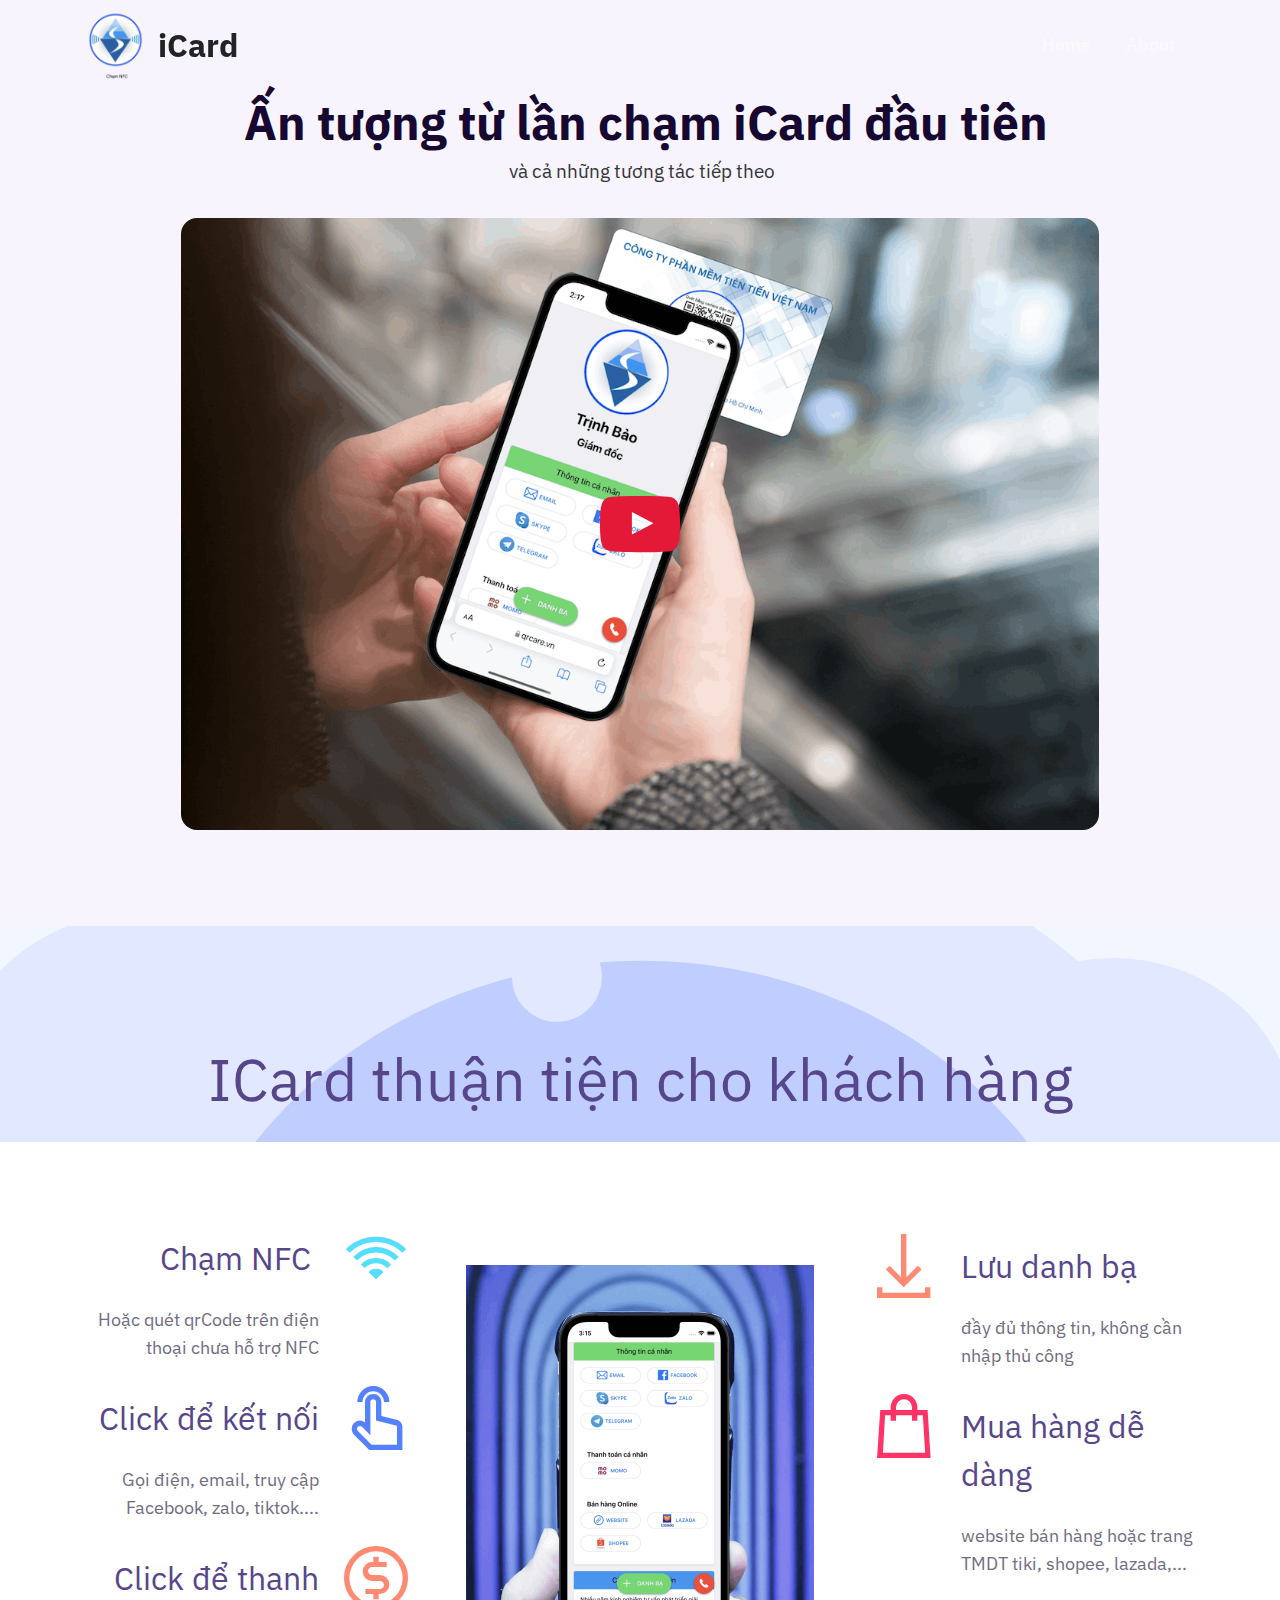
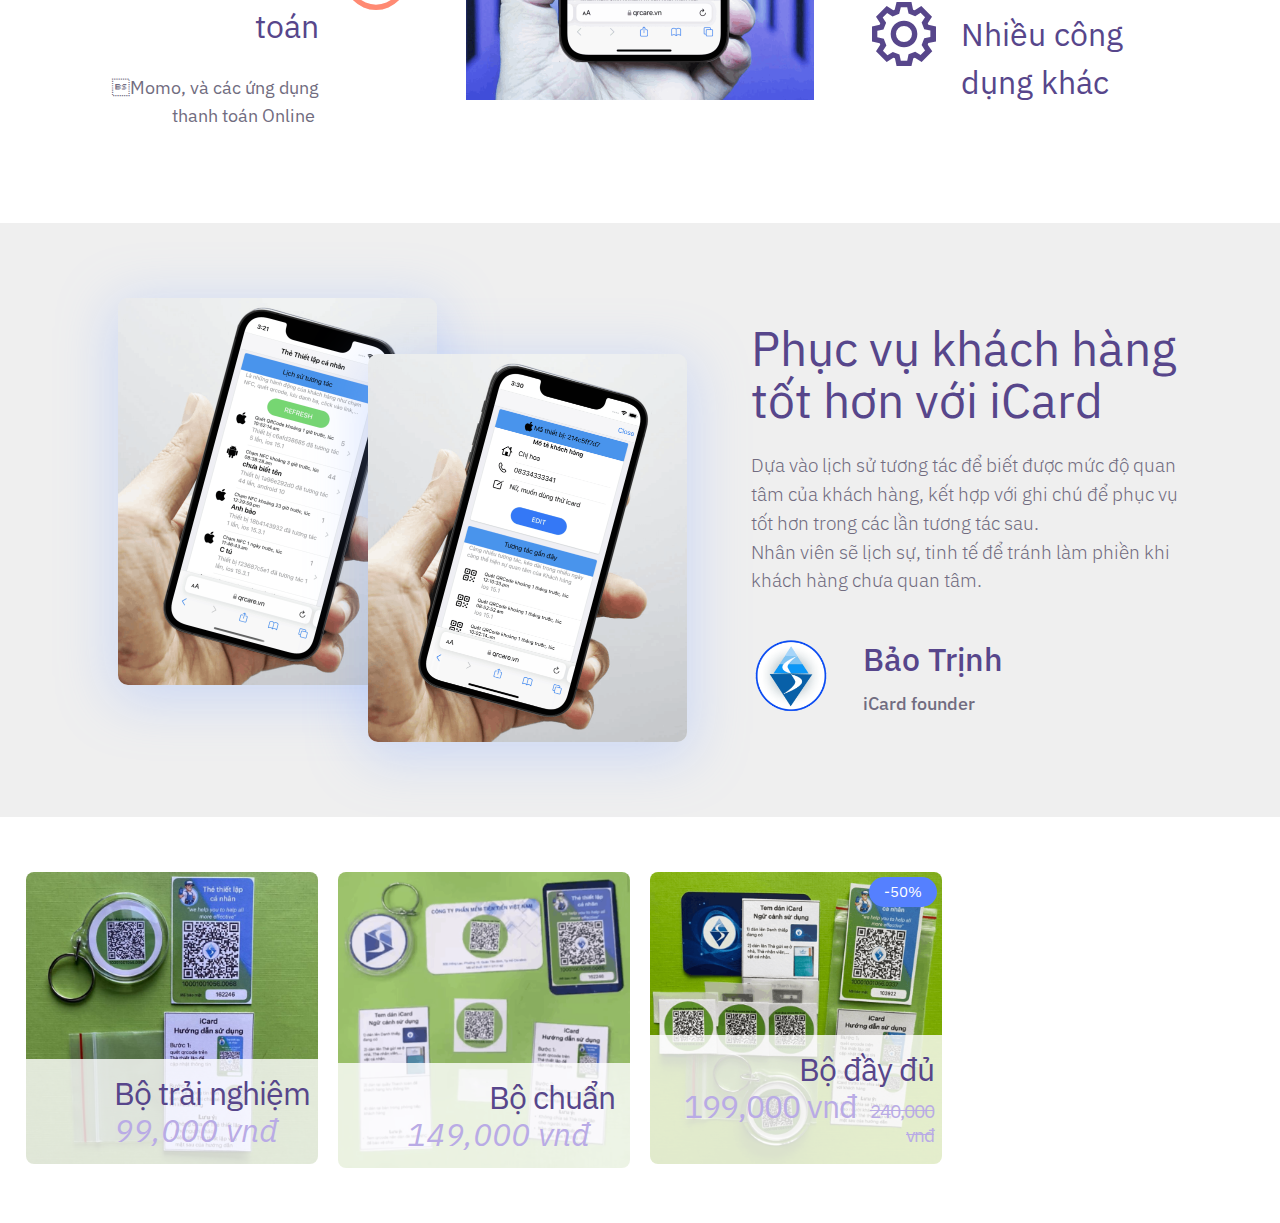
==== commit 9aafa006: "change layout" ====
--- a/index.html
+++ b/index.html
@@ -5,19 +5,22 @@
   <meta charset="UTF-8">
   <meta http-equiv="X-UA-Compatible" content="IE=edge">
   
+  <meta name="twitter:card" content="summary_large_image"/>
+  <meta name="twitter:image:src" content="">
+  <meta property="og:image" content="">
+  <meta name="twitter:title" content="Home">
   <meta name="viewport" content="width=device-width, initial-scale=1, minimum-scale=1">
-  <link rel="shortcut icon" href="assets/images/tgs5efo1o-147x147.png" type="image/x-icon">
+  <link rel="shortcut icon" href="assets/images/logo-vinaas-new-128x152.png" type="image/x-icon">
   <meta name="description" content="">
   
   
   <title>Home</title>
   <link rel="stylesheet" href="assets/web/assets/mobirise-icons2/mobirise2.css">
-  <link rel="stylesheet" href="assets/web/assets/mobirise-icons/mobirise-icons.css">
-  <link rel="stylesheet" href="assets/tether/tether.min.css">
   <link rel="stylesheet" href="assets/bootstrap/css/bootstrap.min.css">
   <link rel="stylesheet" href="assets/bootstrap/css/bootstrap-grid.min.css">
   <link rel="stylesheet" href="assets/bootstrap/css/bootstrap-reboot.min.css">
   <link rel="stylesheet" href="assets/dropdown/css/style.css">
+  <link rel="stylesheet" href="assets/socicon/css/styles.css">
   <link rel="stylesheet" href="assets/theme/css/style.css">
   <link rel="stylesheet" href="assets/gallery/style.css">
   <link rel="preload" href="https://fonts.googleapis.com/css?family=IBM+Plex+Sans:100,100i,200,200i,300,300i,400,400i,500,500i,600,600i,700,700i&display=swap" as="style" onload="this.onload=null;this.rel='stylesheet'">
@@ -30,57 +33,54 @@
 </head>
 <body>
   
-  <section class="menu cid-rx3MBLTRlI" once="menu" id="menu02-a1" data-sortbtn="btn-black">
-    
-
-
-    <nav class="navbar navbar-dropdown navbar-expand-lg">
-        <div class="navbar-brand">
-            <span class="navbar-logo">
-                <a href="#">
-                    <img src="assets/images/tgs5efo1o-147x147.png" alt="" style="height: 4.6rem;">
-                </a>
-            </span>
-            <span class="navbar-caption-wrap"><a class="navbar-caption text-info display-5" href="#">ICard Danh thiếp<br></a></span>
-        </div>
-        <button class="navbar-toggler" type="button" data-toggle="collapse" data-target="#navbarSupportedContent" aria-controls="navbarNavAltMarkup" aria-expanded="false" aria-label="Toggle navigation">
-            <div class="hamburger">
-                <span></span>
-                <span></span>
-                <span></span>
-                <span></span>
-            </div>
-        </button>
-        <div class="collapse navbar-collapse" id="navbarSupportedContent">
-            <ul class="navbar-nav nav-dropdown" data-app-modern-menu="true"><li class="nav-item"><a class="nav-link link text-info display-7" href="#" aria-expanded="false">Giới thiệu</a></li>
-                <li class="nav-item"><a class="nav-link link text-info display-7" href="#" aria-expanded="false">&nbsp;Bảng giá</a></li></ul>
-            
-            <div class="navbar-buttons px-2 mbr-section-btn"><a class="btn btn-sm btn-primary display-4" href="#">Liên hệ</a></div>
+  <section data-bs-version="5.1" class="menu menu1 cid-t2F174yXuk" once="menu" id="menu01-1" data-sortbtn="btn-black">
+    
+    <nav class="navbar navbar-dropdown navbar-fixed-top navbar-expand-lg">
+        <div class="container">
+            <div class="navbar-brand">
+                <span class="navbar-logo">
+                    <a href="#">
+                        <img src="assets/images/logo-vinaas-new-128x152.png" alt="" style="height: 4.4rem;">
+                    </a>
+                </span>
+                <span class="navbar-caption-wrap"><a class="navbar-caption text-black display-5" href="#">iCard</a></span>
+            </div>
+            <button class="navbar-toggler" type="button" data-toggle="collapse" data-bs-toggle="collapse" data-target="#navbarSupportedContent" data-bs-target="#navbarSupportedContent" aria-controls="navbarNavAltMarkup" aria-expanded="false" aria-label="Toggle navigation">
+                <div class="hamburger">
+                    <span></span>
+                    <span></span>
+                    <span></span>
+                    <span></span>
+                </div>
+            </button>
+            <div class="collapse navbar-collapse" id="navbarSupportedContent">
+                <ul class="navbar-nav nav-dropdown nav-right" data-app-modern-menu="true"><li class="nav-item"><a class="nav-link link text-white display-4" href="#" data-bs-toggle="dropdown" data-bs-auto-close="outside" aria-expanded="false">Home</a></li><li class="nav-item"><a class="nav-link link show text-white display-4" href="#" data-bs-auto-close="outside" aria-expanded="false">
+                            About</a></li></ul>
+                
+                
+            </div>
         </div>
     </nav>
 </section>
 
-<section class="header8 cid-t2A9WhrfnN mbr-parallax-background" id="video01-s" data-sortbtn="btn-black">
-
-    
-
-    <div class="mbr-overlay" style="opacity: 0.7; background-color: rgb(113, 108, 128);">
-    </div>
-
-    <div class="container align-center">
-        <div class="row justify-content-md-center">
-            <div class="mbr-white col-md-10">
-                <h1 class="mbr-section-title align-center py-2 mbr-fonts-style display-2"><strong>Ấn tượng từ lần chạm iCard đầu tiên</strong></h1>
-                <p class="mbr-text align-center py-2 mbr-fonts-style display-2">
-                    và những tương tác tiếp theo
-                </p>
-                <div class="mbr-media show-modal align-center py-2" data-modal=".modalWindow">
-                    <div class="icon-wrap">
-                        <span class="mbr-iconfont mobi-mbri-play mobi-mbri"></span>
-                    </div>
-                </div>
-                
-                
+<section data-bs-version="5.1" class="video1 cid-t2F0P4FbSc" id="video01-0" data-sortbtn="btn-black">
+    
+    
+    <div class="align-center container">
+        <div class="mbr-section-head">
+            <h4 class="mbr-section-title mbr-fonts-style mb-0 display-2"><strong>&nbsp;Ấn tượng từ lần chạm iCard đầu tiên</strong></h4>
+            <h5 class="mbr-section-subtitle mbr-fonts-style mb-0 mt-2 display-7">&nbsp;và cả những tương tác tiếp theo</h5>
+        </div>
+        <div class="row justify-content-center mt-4">
+            <div class="col-12 col-lg-10">
+                <div class="box">
+                    <div class="mbr-media show-modal align-center" data-modal=".modalWindow">
+                        <img src="assets/images/video1-bg-1200x800.png" alt="">
+                        <div class="icon-wrap">
+                            <a class="text-primary" href="#"><span class="mbr-iconfont socicon-youtube socicon"></span></a>
+                        </div>
+                    </div>
+                </div>
             </div>
         </div>
     </div>
@@ -89,11 +89,11 @@
             <div class="modalWindow-container">
                 <div class="modalWindow-video-container">
                     <div class="modalWindow-video">
-                        <iframe width="100%" height="100%" frameborder="0" allowfullscreen="1" data-src="https://www.youtube.com/watch?v=2D1uGMjclSIhttps://www.youtube.com/watch?v=J21qu_vspfg"></iframe>
-                    </div>
-                    <a class="close" role="button" data-dismiss="modal">
-                        <span aria-hidden="true" class="mbri-close mbr-iconfont closeModal"></span>
-                        <span class="sr-only">Close</span>
+                        <iframe width="100%" height="100%" frameborder="0" allowfullscreen="1" data-src="https://www.youtube.com/watch?v=2D1uGMjclSI"></iframe>
+                    </div>
+                    <a class="close" role="button" data-dismiss="modal" data-bs-dismiss="modal">
+                        <span aria-hidden="true" class="mbr-iconfont mobi-mbri-close mobi-mbri closeModal"></span>
+                        <span class="sr-only visually-hidden">Close</span>
                     </a>
                 </div>
             </div>
@@ -101,7 +101,7 @@
     </div>
 </section>
 
-<section class="header1 cid-t2Apt52Jj3" id="header10-13" data-sortbtn="btn-black">
+<section data-bs-version="5.1" class="header1 cid-t2F4EUnNJO" id="header10-6" data-sortbtn="btn-black">
 
     
 
@@ -146,7 +146,7 @@
 
 </section>
 
-<section class="features1 cid-t2Ap7OE8sg" id="features06-12" data-sortbtn="btn-black">
+<section data-bs-version="5.1" class="features1 cid-t2F4CMYbXL" id="features06-4" data-sortbtn="btn-black">
 
     
 
@@ -243,7 +243,7 @@
 
 </section>
 
-<section class="cid-t2AoHIfUcP" id="testimonials03-11" data-sortbtn="btn-black">
+<section data-bs-version="5.1" class="cid-t2F4DrZPW5" id="testimonials03-5" data-sortbtn="btn-black">
 
     
 
@@ -289,27 +289,22 @@
 
 </section>
 
-<section class="mbr-gallery cid-t2ABxcrYiw" once="shops" id="shop02-15" data-sortbtn="btn-black">
+<section data-bs-version="5.1" class="mbr-gallery cid-t2F2kpoklS" once="shops" id="shop02-3" data-sortbtn="btn-black">
 
     
 
     <div>
-        <div class="mbr-shop"><!-- Shop Gallery --><div class="row mbr-shop__row col-md-12"><div class="wrapper-shop-items col-md-12"><div class="mbr-gallery-row"><div><div class="shop-items"><div class="mbr-gallery-item" data-tags="Awesome" data-seller="false" data-slide-to="0" data-bs-slide-to="0" data-price="99,000" data-oldprice="129,000"><div class="item_overlay" data-toggle="modal" data-bs-toggle="modal"></div><div class="galleryItem" data-toggle="modal" data-bs-toggle="modal"><div class="style_overlay"></div><div class="img_wraper"><img src="assets/images/1khoa-duynhat-878x878-800x800.jpg" alt=""></div><span class="onsale mbr-fonts-style display-7" data-onsale="true">-30%</span><div class="sidebar_wraper"><h4 class="item-title mbr-fonts-style mbr-text display-5">Bộ trải nghiệm</h4><div class="price-block"><span class="shop-item-price mbr-fonts-style display-5"><p>99,000 vnđ&nbsp;&nbsp;&nbsp;&nbsp;</p></span><span class="oldprice mbr-fonts-style display-7">$129,000 vnđ</span></div><div class="card-description">&nbsp;Để trải nghiệm các tính năng cơ bản của iCard dành cho cá nhân, bao gồm<br><ul><li>1 móc khoá</li> <li>1 Thẻ thiết lập thông tin cá nhân</li> <li>1 Hướng dẫn sử dụng</li></ul> <br><br></div><div class="mbr-section-btn" buttons="0" style="display: none;"><a href="https://shopee.vn/product/703967475/16334166443/" class="btn btn-black display-7" target="_blank">Mua ngay</a></div></div></div></div><div class="mbr-gallery-item" data-tags="Wonderful" data-seller="false" data-slide-to="1" data-bs-slide-to="1" data-price="149,000" data-oldprice="58"><div class="item_overlay" data-toggle="modal" data-bs-toggle="modal"></div><div class="galleryItem" data-toggle="modal" data-bs-toggle="modal"><div class="style_overlay"></div><div class="img_wraper"><img src="assets/images/1khoa-1tem-v2-800x812-800x812.png" alt=""></div><span class="onsale mbr-fonts-style display-7" data-onsale="false" style="display: none;">-50%</span><div class="sidebar_wraper"><h4 class="item-title mbr-fonts-style mbr-text display-5">Bộ chuẩn&nbsp;</h4><div class="price-block"><span class="shop-item-price mbr-fonts-style display-5"><p>149,000 vnđ&nbsp;&nbsp;&nbsp;&nbsp;</p></span><span class="oldprice mbr-fonts-style display-7" style="display: none;">$58</span></div><div class="card-description">&nbsp;Bao gồm&nbsp;<br><ul><li>1 Móc khoá chứa thông tin&nbsp;</li> <li>1 Tem dán và hướng dẫn sử dụng&nbsp;</li> <li>1 Thẻ thiết lập cá nhân</li> <li>1 Hướng dẫn sử dụng&nbsp;</li></ul> <br><br></div><div class="mbr-section-btn" buttons="0" style="display: none;"><a href="https://shopee.vn/product/703967475/16334166443/" class="btn btn-black display-7" target="_blank">Đặt mua</a></div></div></div></div><div class="mbr-gallery-item" data-tags="Creative" data-seller="false" data-slide-to="2" data-bs-slide-to="2" data-price="199,000" data-oldprice="240,000"><div class="item_overlay" data-toggle="modal" data-bs-toggle="modal"></div><div class="galleryItem" data-toggle="modal" data-bs-toggle="modal"><div class="style_overlay"></div><div class="img_wraper"><img src="assets/images/1mockhoa-3temdan-890x890-800x800-800x800-800x800.png" alt=""></div><span class="onsale mbr-fonts-style display-7" data-onsale="false" style="display: none;">-50%</span><div class="sidebar_wraper"><h4 class="item-title mbr-fonts-style mbr-text display-5">Bộ đầy đủ</h4><div class="price-block"><span class="shop-item-price mbr-fonts-style display-5">199,000 vnđ</span><span class="oldprice mbr-fonts-style display-7" style="display: none;">240,000 vnđ</span></div><div class="card-description">Bao gồm<br><ul><li>1 Móc khoá</li><li>3 tem dán và cách sử dụng</li> <li>1 Thẻ thiết lập</li> <li>1 Hướng dẫn sử dụng&nbsp;</li></ul> <br>Đây là bộ đáp ứng mọi ngữ cảnh của nhân viên trong công việc và cả cá nhân&nbsp;</div><div class="mbr-section-btn" buttons="0" style="display: none;"><a href="https://shopee.vn/product/703967475/16334166443/" class="btn btn-black display-7" target="_blank">Mua ngay</a></div></div></div></div><div class="mbr-gallery-item" data-tags="Creative" data-seller="false" data-slide-to="3" data-bs-slide-to="3" data-price="30,000" data-oldprice="240,000"><div class="item_overlay" data-toggle="modal" data-bs-toggle="modal"></div><div class="galleryItem" data-toggle="modal" data-bs-toggle="modal"><div class="style_overlay"></div><div class="img_wraper"><img src="assets/images/3tiyjpssb-800x800-800x800.png" alt="" title=""></div><span class="onsale mbr-fonts-style display-7" data-onsale="false" style="display: none;">-50%</span><div class="sidebar_wraper"><h4 class="item-title mbr-fonts-style mbr-text display-5">Gói Bổ sung&nbsp;</h4><div class="price-block"><span class="shop-item-price mbr-fonts-style display-5">30,000 - 50,000 vnđ</span><span class="oldprice mbr-fonts-style display-7" style="display: none;">240,000 vnđ</span></div><div class="card-description"><p>Bổ sung thêm cho bộ tài khoản có sẵn</p><p>Móc khoá: 40,000 vnđ/ chiếc</p><p>Tem dán: 30,000 vnđ/ bộ&nbsp;</p><p>Thẻ nhựa PVC 50,000 vnđ/ chiếc</p><p><br></p><p>Yêu cầu: đã có bộ tài khoản iCard</p></div><div class="mbr-section-btn" buttons="0" style="display: none;"><a href="tel:0836688909" class="btn btn-black display-7">Đặt hàng</a></div></div></div></div></div></div><div class="clearfix"></div></div></div></div><!-- Lightbox --><div class="shopItemsModal_wraper" style="z-index: 2500;"><div class="shopItemsModalBg"></div><div class="shopItemsModal row"><div class="col-md-6 image-modal"></div><div class="col-md-6 text-modal"></div><div class="closeModal"><div class="close-modal-wrapper"></div></div></div></div></div>
-    </div>
-
-</section>
-
-
-<script src="assets/web/assets/jquery/jquery.min.js"></script>
-  <script src="assets/popper/popper.min.js"></script>
-  <script src="assets/tether/tether.min.js"></script>
-  <script src="assets/bootstrap/js/bootstrap.min.js"></script>
+        <div class="mbr-shop"><!-- Shop Gallery --><div class="row mbr-shop__row col-md-12"><div class="wrapper-shop-items col-md-12"><div class="mbr-gallery-row"><div><div class="shop-items"><div class="mbr-gallery-item" data-tags="Awesome" data-seller="false" data-slide-to="0" data-bs-slide-to="0" data-price="99,000" data-oldprice="170"><div class="item_overlay" data-toggle="modal" data-bs-toggle="modal"></div><div class="galleryItem" data-toggle="modal" data-bs-toggle="modal"><div class="style_overlay"></div><div class="img_wraper"><img src="assets/images/1khoa-duynhat-878x878-800x800.jpg" alt=""></div><span class="onsale mbr-fonts-style display-7" data-onsale="false" style="display: none;">-50%</span><div class="sidebar_wraper"><h4 class="item-title mbr-fonts-style mbr-text display-5">Bộ trải nghiệm</h4><div class="price-block"><span class="shop-item-price mbr-fonts-style display-5"><p>99,000 vnđ&nbsp;&nbsp;&nbsp;&nbsp;</p></span><span class="oldprice mbr-fonts-style display-7" style="display: none;">$170</span></div><div class="card-description">&nbsp;Để trải nghiệm các tính năng cơ bản của iCard dành cho cá nhân, bao gồm<br><ul><li>1 móc khoá</li> <li>1 Thẻ thiết lập thông tin cá nhân</li> <li>1 Hướng dẫn sử dụng</li></ul> <br><br></div><div class="mbr-section-btn" buttons="0" style="display: none;"><a href="https://shopee.vn/product/703967475/16334166443/" class="btn btn-black display-7" target="_blank">Mua ngay</a></div></div></div></div><div class="mbr-gallery-item" data-tags="Wonderful" data-seller="false" data-slide-to="1" data-bs-slide-to="1" data-price="149,000" data-oldprice="58"><div class="item_overlay" data-toggle="modal" data-bs-toggle="modal"></div><div class="galleryItem" data-toggle="modal" data-bs-toggle="modal"><div class="style_overlay"></div><div class="img_wraper"><img src="assets/images/1khoa-1tem-v2-800x812-800x812.png" alt=""></div><span class="onsale mbr-fonts-style display-7" data-onsale="false" style="display: none;">-50%</span><div class="sidebar_wraper"><h4 class="item-title mbr-fonts-style mbr-text display-5">Bộ chuẩn&nbsp;</h4><div class="price-block"><span class="shop-item-price mbr-fonts-style display-5"><p>149,000 vnđ&nbsp;&nbsp;&nbsp;&nbsp;</p></span><span class="oldprice mbr-fonts-style display-7" style="display: none;">$58</span></div><div class="card-description">&nbsp;Bao gồm&nbsp;<br><ul><li>1 Móc khoá chứa thông tin&nbsp;</li> <li>1 Tem dán và hướng dẫn sử dụng&nbsp;</li> <li>1 Thẻ thiết lập cá nhân</li> <li>1 Hướng dẫn sử dụng&nbsp;</li></ul> <br><br></div><div class="mbr-section-btn" buttons="0" style="display: none;"><a href="https://shopee.vn/product/703967475/16334166443/" class="btn btn-black display-7" target="_blank">Đặt mua</a></div></div></div></div><div class="mbr-gallery-item" data-tags="Creative" data-seller="false" data-slide-to="2" data-bs-slide-to="2" data-price="199,000" data-oldprice="240,000"><div class="item_overlay" data-toggle="modal" data-bs-toggle="modal"></div><div class="galleryItem" data-toggle="modal" data-bs-toggle="modal"><div class="style_overlay"></div><div class="img_wraper"><img src="assets/images/1mockhoa-3temdan-890x890-800x800-800x800-800x800.png" alt=""></div><span class="onsale mbr-fonts-style display-7" data-onsale="true">-50%</span><div class="sidebar_wraper"><h4 class="item-title mbr-fonts-style mbr-text display-5">Bộ đầy đủ</h4><div class="price-block"><span class="shop-item-price mbr-fonts-style display-5">199,000 vnđ</span><span class="oldprice mbr-fonts-style display-7">240,000 vnđ</span></div><div class="card-description">Bao gồm<br><ul><li>1 Móc khoá</li><li>3 tem dán và cách sử dụng</li> <li>1 Thẻ thiết lập</li> <li>1 Hướng dẫn sử dụng&nbsp;</li></ul> <br>Đây là bộ đáp ứng mọi ngữ cảnh của nhân viên trong công việc và cả cá nhân&nbsp;</div><div class="mbr-section-btn" buttons="0" style="display: none;"><a href="https://shopee.vn/product/703967475/16334166443/" class="btn btn-black display-7" target="_blank">Mua ngay</a></div></div></div></div></div></div><div class="clearfix"></div></div></div></div><!-- Lightbox --><div class="shopItemsModal_wraper" style="z-index: 2500;"><div class="shopItemsModalBg"></div><div class="shopItemsModal row"><div class="col-md-6 image-modal"></div><div class="col-md-6 text-modal"></div><div class="closeModal"><div class="close-modal-wrapper"></div></div></div></div></div>
+    </div>
+
+</section>
+
+
+<script src="assets/bootstrap/js/bootstrap.bundle.min.js"></script>
   <script src="assets/smoothscroll/smooth-scroll.js"></script>
-  <script src="assets/dropdown/js/nav-dropdown.js"></script>
+  <script src="assets/ytplayer/index.js"></script>
+  <script src="assets/playervimeo/vimeo_player.js"></script>
   <script src="assets/dropdown/js/navbar-dropdown.js"></script>
-  <script src="assets/touchswipe/jquery.touch-swipe.min.js"></script>
-  <script src="assets/playervimeo/vimeo_player.js"></script>
-  <script src="assets/parallax/jarallax.min.js"></script>
   <script src="assets/mobirise-shop/script.js"></script>
   <script src="assets/theme/js/script.js"></script>
   <script src="assets/gallery/player.min.js"></script>
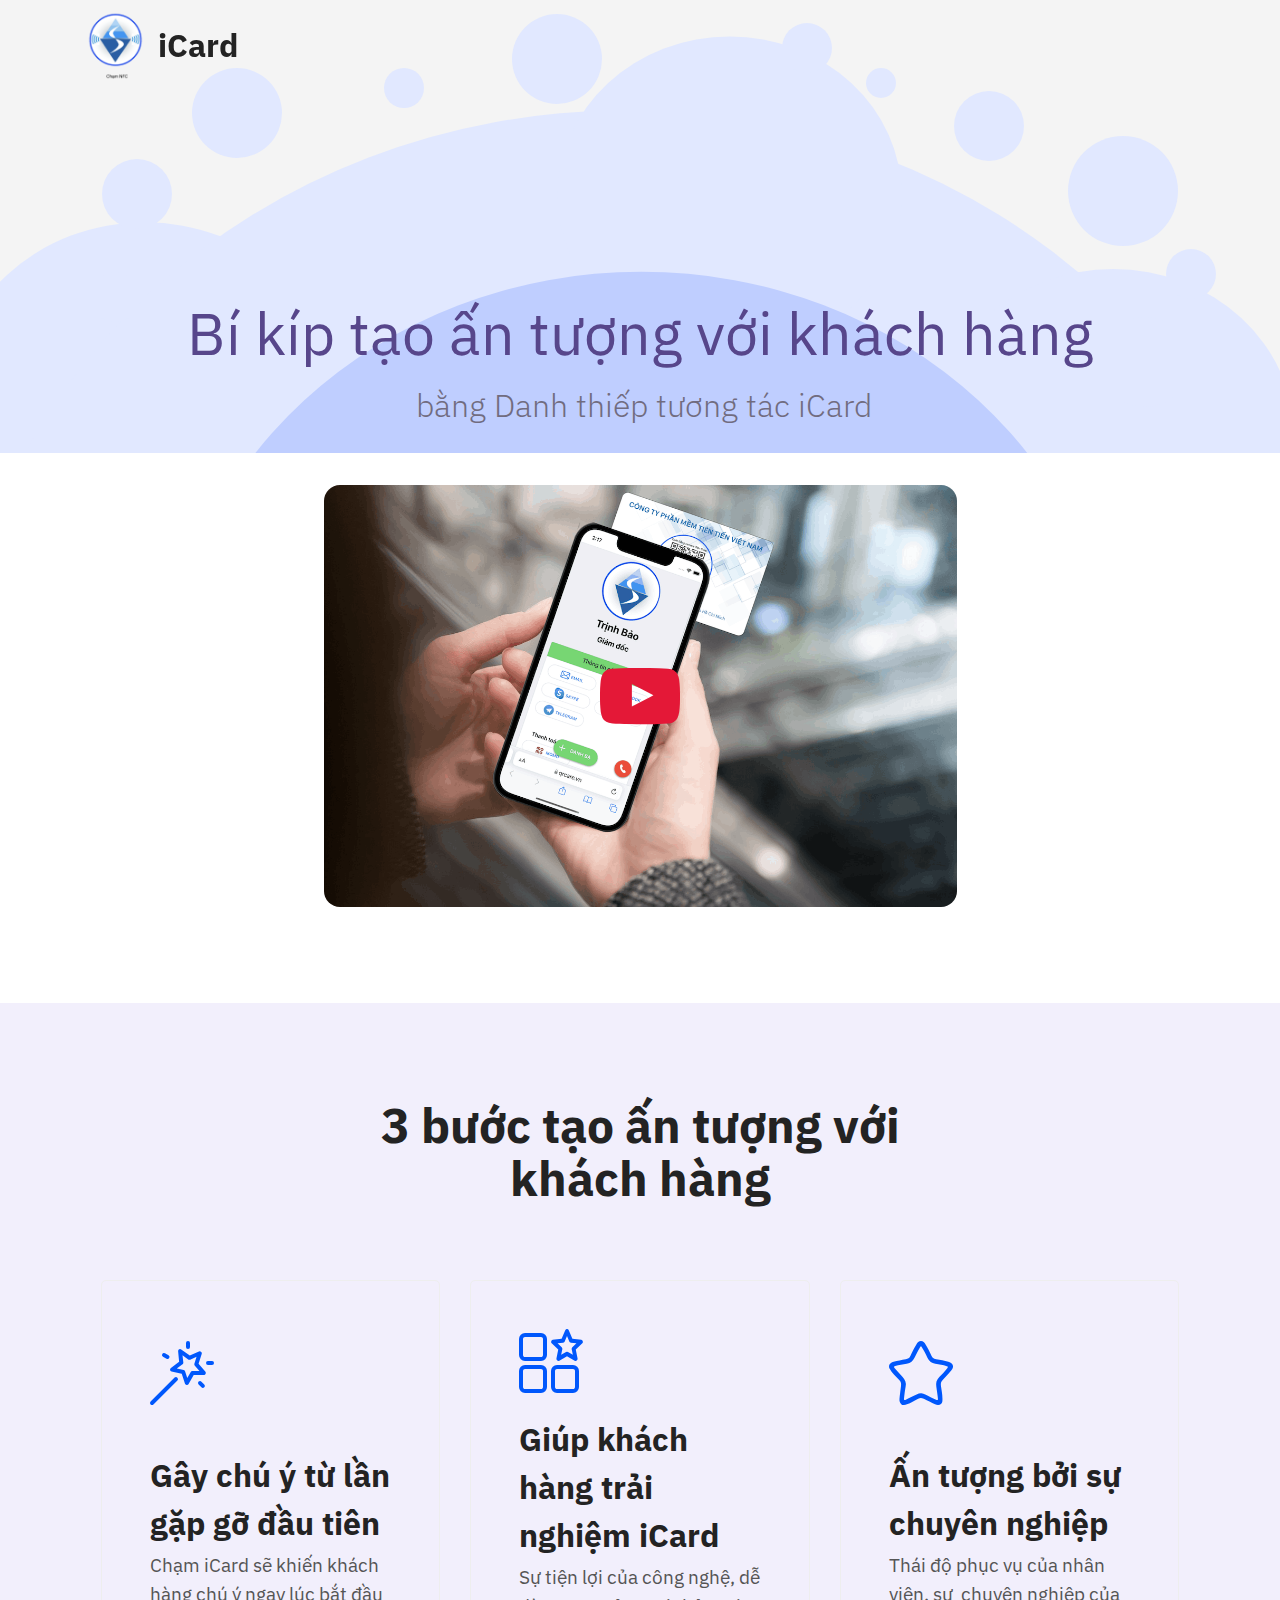
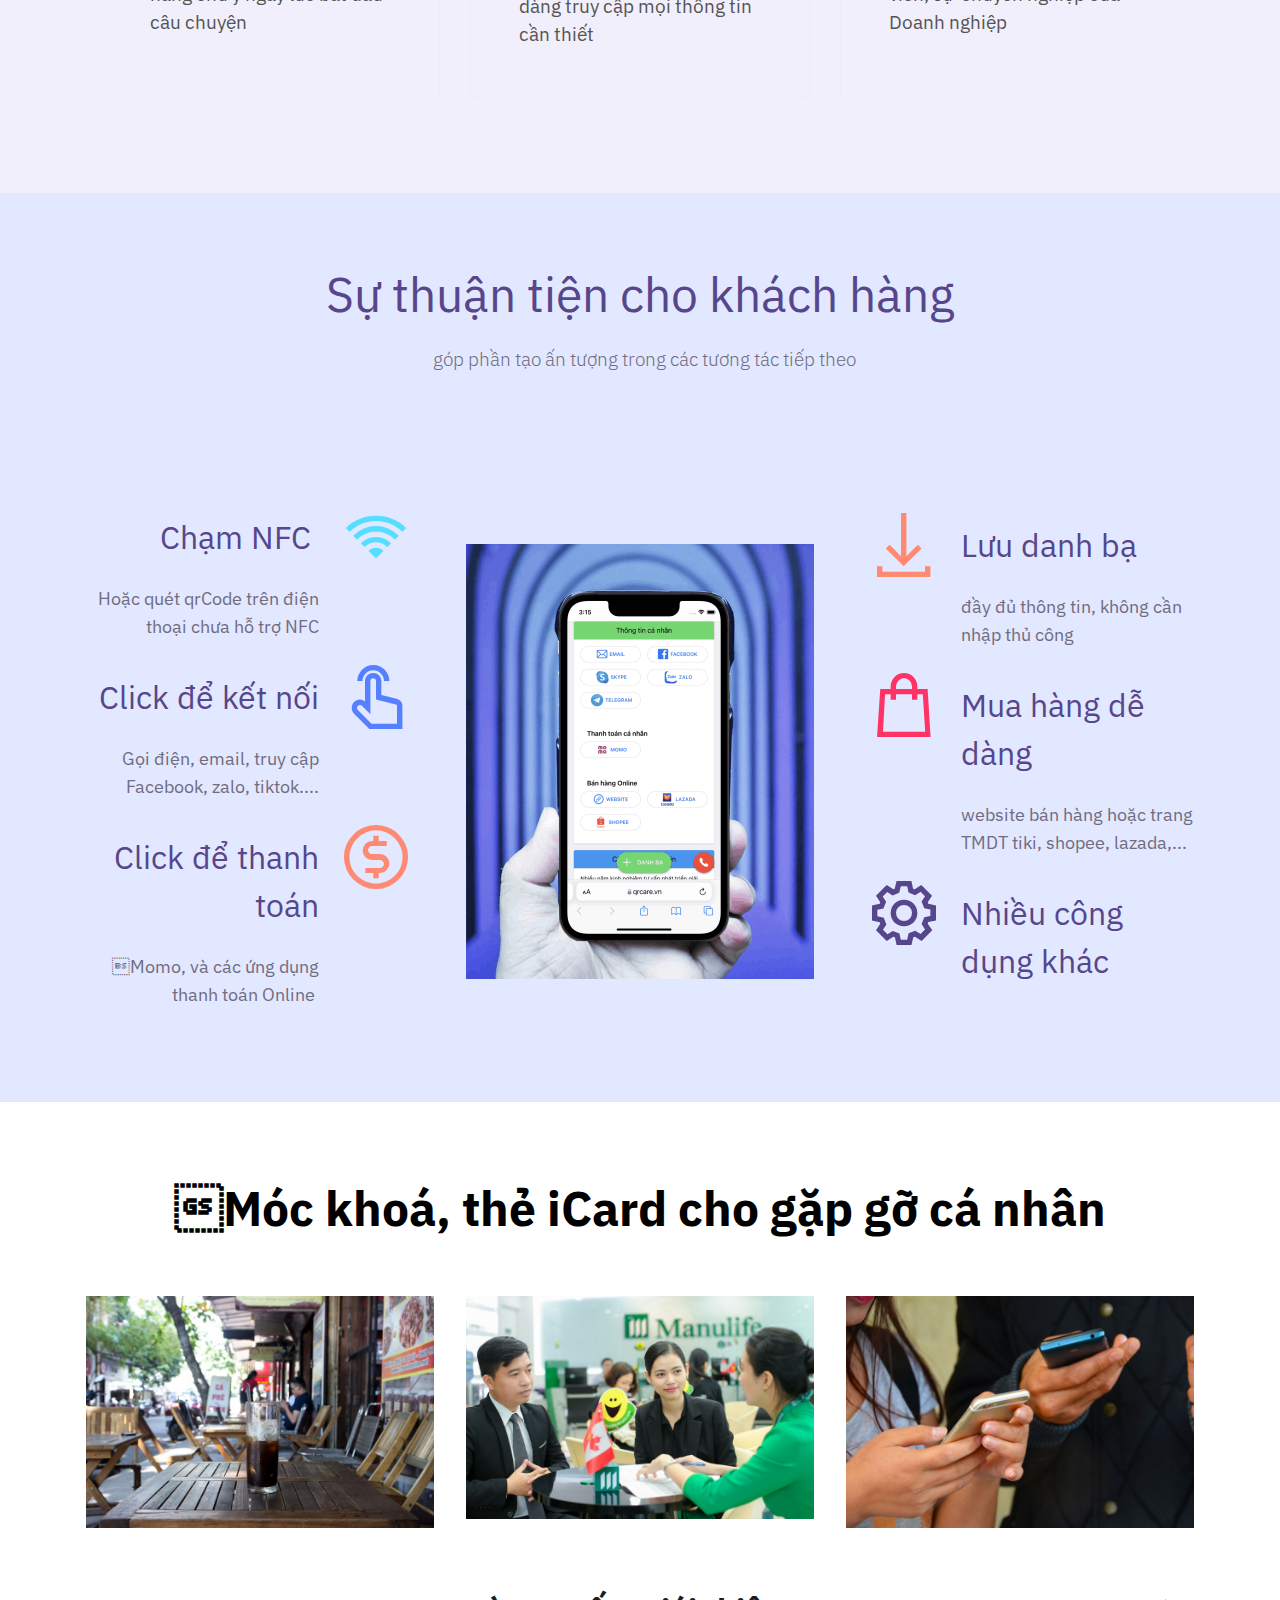
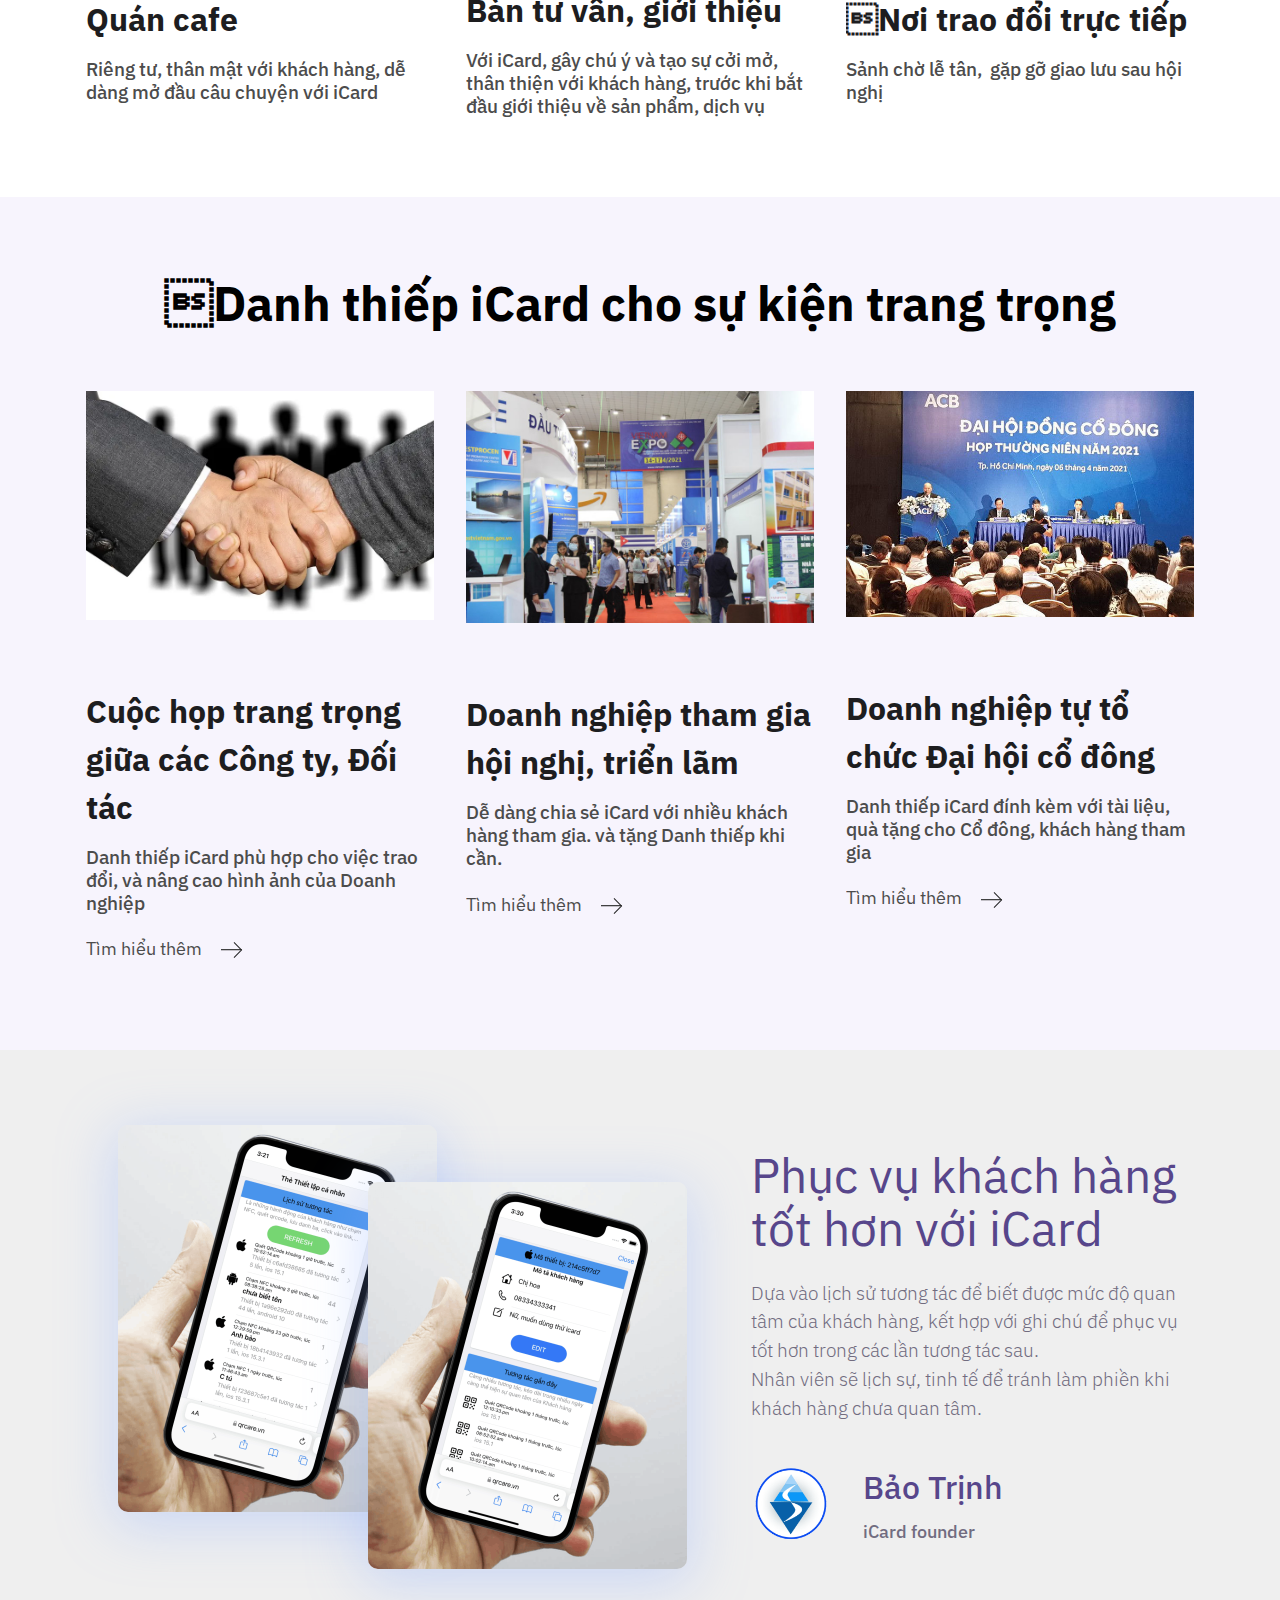
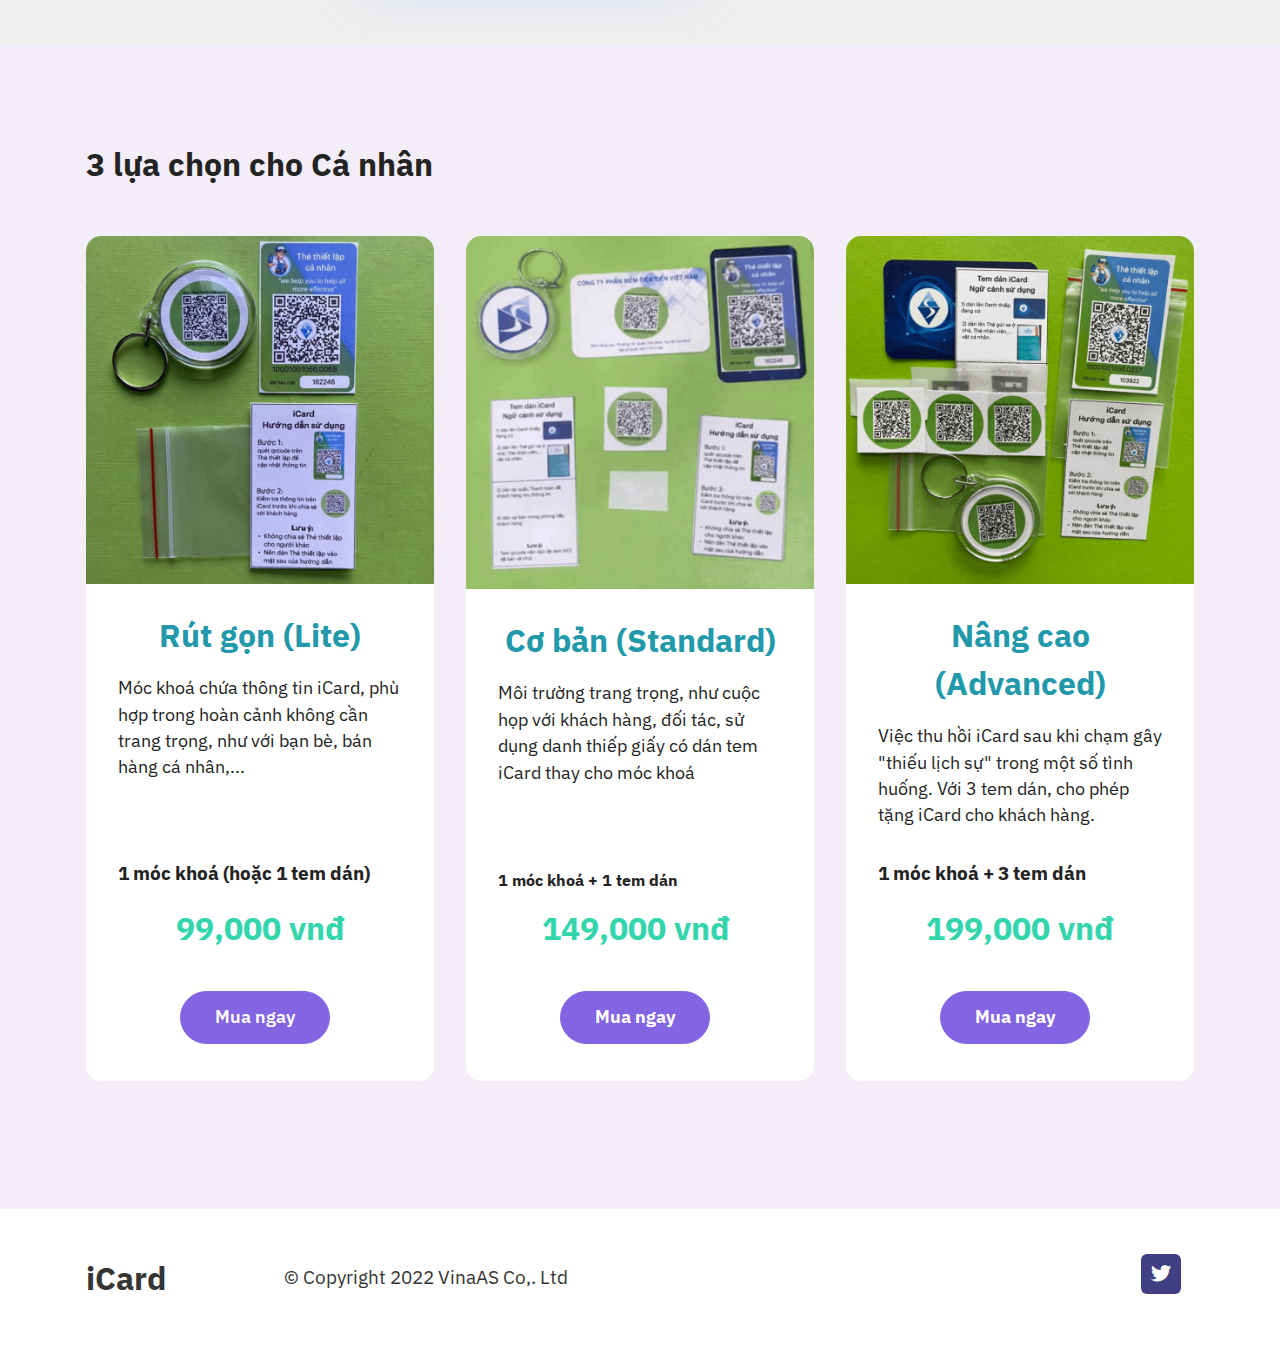
==== commit 06383b6b: "change layout" ====
--- a/index.html
+++ b/index.html
@@ -16,13 +16,14 @@
   
   <title>Home</title>
   <link rel="stylesheet" href="assets/web/assets/mobirise-icons2/mobirise2.css">
+  <link rel="stylesheet" href="assets/web/assets/mobirise-icons-bold/mobirise-icons-bold.css">
+  <link rel="stylesheet" href="assets/web/assets/mobirise-icons/mobirise-icons.css">
   <link rel="stylesheet" href="assets/bootstrap/css/bootstrap.min.css">
   <link rel="stylesheet" href="assets/bootstrap/css/bootstrap-grid.min.css">
   <link rel="stylesheet" href="assets/bootstrap/css/bootstrap-reboot.min.css">
   <link rel="stylesheet" href="assets/dropdown/css/style.css">
   <link rel="stylesheet" href="assets/socicon/css/styles.css">
   <link rel="stylesheet" href="assets/theme/css/style.css">
-  <link rel="stylesheet" href="assets/gallery/style.css">
   <link rel="preload" href="https://fonts.googleapis.com/css?family=IBM+Plex+Sans:100,100i,200,200i,300,300i,400,400i,500,500i,600,600i,700,700i&display=swap" as="style" onload="this.onload=null;this.rel='stylesheet'">
   <noscript><link rel="stylesheet" href="https://fonts.googleapis.com/css?family=IBM+Plex+Sans:100,100i,200,200i,300,300i,400,400i,500,500i,600,600i,700,700i&display=swap"></noscript>
   <link rel="preload" as="style" href="assets/mobirise/css/mbr-additional.css"><link rel="stylesheet" href="assets/mobirise/css/mbr-additional.css" type="text/css">
@@ -33,7 +34,7 @@
 </head>
 <body>
   
-  <section data-bs-version="5.1" class="menu menu1 cid-t2F174yXuk" once="menu" id="menu01-1" data-sortbtn="btn-black">
+  <section data-bs-version="5.1" class="menu menu1 cid-t2F174yXuk" once="menu" id="menu01-1">
     
     <nav class="navbar navbar-dropdown navbar-fixed-top navbar-expand-lg">
         <div class="container">
@@ -54,8 +55,7 @@
                 </div>
             </button>
             <div class="collapse navbar-collapse" id="navbarSupportedContent">
-                <ul class="navbar-nav nav-dropdown nav-right" data-app-modern-menu="true"><li class="nav-item"><a class="nav-link link text-white display-4" href="#" data-bs-toggle="dropdown" data-bs-auto-close="outside" aria-expanded="false">Home</a></li><li class="nav-item"><a class="nav-link link show text-white display-4" href="#" data-bs-auto-close="outside" aria-expanded="false">
-                            About</a></li></ul>
+                <ul class="navbar-nav nav-dropdown nav-right" data-app-modern-menu="true"><li class="nav-item"><a class="nav-link link show text-white display-4" href="#" data-bs-auto-close="outside" aria-expanded="false"></a></li></ul>
                 
                 
             </div>
@@ -63,45 +63,7 @@
     </nav>
 </section>
 
-<section data-bs-version="5.1" class="video1 cid-t2F0P4FbSc" id="video01-0" data-sortbtn="btn-black">
-    
-    
-    <div class="align-center container">
-        <div class="mbr-section-head">
-            <h4 class="mbr-section-title mbr-fonts-style mb-0 display-2"><strong>&nbsp;Ấn tượng từ lần chạm iCard đầu tiên</strong></h4>
-            <h5 class="mbr-section-subtitle mbr-fonts-style mb-0 mt-2 display-7">&nbsp;và cả những tương tác tiếp theo</h5>
-        </div>
-        <div class="row justify-content-center mt-4">
-            <div class="col-12 col-lg-10">
-                <div class="box">
-                    <div class="mbr-media show-modal align-center" data-modal=".modalWindow">
-                        <img src="assets/images/video1-bg-1200x800.png" alt="">
-                        <div class="icon-wrap">
-                            <a class="text-primary" href="#"><span class="mbr-iconfont socicon-youtube socicon"></span></a>
-                        </div>
-                    </div>
-                </div>
-            </div>
-        </div>
-    </div>
-    <div>
-        <div class="modalWindow" style="display: none;">
-            <div class="modalWindow-container">
-                <div class="modalWindow-video-container">
-                    <div class="modalWindow-video">
-                        <iframe width="100%" height="100%" frameborder="0" allowfullscreen="1" data-src="https://www.youtube.com/watch?v=2D1uGMjclSI"></iframe>
-                    </div>
-                    <a class="close" role="button" data-dismiss="modal" data-bs-dismiss="modal">
-                        <span aria-hidden="true" class="mbr-iconfont mobi-mbri-close mobi-mbri closeModal"></span>
-                        <span class="sr-only visually-hidden">Close</span>
-                    </a>
-                </div>
-            </div>
-        </div>
-    </div>
-</section>
-
-<section data-bs-version="5.1" class="header1 cid-t2F4EUnNJO" id="header10-6" data-sortbtn="btn-black">
+<section data-bs-version="5.1" class="header1 cid-t2S1Yj5At5" id="header10-14">
 
     
 
@@ -136,17 +98,128 @@
 
 
             <div class="col-md-10 align-center">
-                <h1 class="mbr-section-title mbr-regular pb-2 mbr-fonts-style display-1">ICard thuận tiện cho khách hàng</h1>
-                
-                
-                
-            </div>
-        </div>
-    </div>
-
-</section>
-
-<section data-bs-version="5.1" class="features1 cid-t2F4CMYbXL" id="features06-4" data-sortbtn="btn-black">
+                <h1 class="mbr-section-title mbr-regular pb-2 mbr-fonts-style display-1">Bí kíp tạo ấn tượng với khách hàng</h1>
+                
+                <p class="mbr-text pb-2 mbr-light mbr-fonts-style display-5">&nbsp;bằng Danh thiếp tương tác iCard</p>
+                
+            </div>
+        </div>
+    </div>
+
+</section>
+
+<section data-bs-version="5.1" class="video1 cid-t2GwKBFpw5" id="video01-d">
+    
+    
+    <div class="align-center container">
+        <div class="mbr-section-head">
+            
+            
+        </div>
+        <div class="row justify-content-center mt-4">
+            <div class="col-12 col-lg-7">
+                <div class="box">
+                    <div class="mbr-media show-modal align-center" data-modal=".modalWindow">
+                        <img src="assets/images/video1-bg-1200x800.png" alt="">
+                        <div class="icon-wrap">
+                            <a class="text-primary" href="#"><span class="mbr-iconfont socicon-youtube socicon"></span></a>
+                        </div>
+                    </div>
+                </div>
+            </div>
+        </div>
+    </div>
+    <div>
+        <div class="modalWindow" style="display: none;">
+            <div class="modalWindow-container">
+                <div class="modalWindow-video-container">
+                    <div class="modalWindow-video">
+                        <iframe width="100%" height="100%" frameborder="0" allowfullscreen="1" data-src="https://www.youtube.com/watch?v=QatY9StqVrg"></iframe>
+                    </div>
+                    <a class="close" role="button" data-dismiss="modal" data-bs-dismiss="modal">
+                        <span aria-hidden="true" class="mbr-iconfont mobi-mbri-close mobi-mbri closeModal"></span>
+                        <span class="sr-only visually-hidden">Close</span>
+                    </a>
+                </div>
+            </div>
+        </div>
+    </div>
+</section>
+
+<section data-bs-version="5.1" class="features5 cid-t2RYNe4uVo" id="features5-11">
+
+    
+    
+    <div class="container">
+        <div class="row justify-content-center">
+            <div class="text-container">
+                <h2 class="mbr-section-title mbr-fonts-style align-center display-2"><strong>3 bước tạo ấn tượng với khách hàng</strong></h2>
+            </div>
+            <div class="cards-container">
+                <div class="card col-12 col-md-4">
+                    <div class="card-wrapper">
+                        <div class="icon-box">
+                            <span class="mbr-iconfont mbrib-magic-stick" style="font-size: 64px;"></span>
+                        </div>
+                        <div class="card-box">
+                            <h4 class="card-title mbr-fonts-style mb-1 display-5"><strong>Gây chú ý từ lần gặp gỡ đầu tiên</strong></h4>
+                            <p class="card-text mbr-fonts-style display-7">Chạm iCard sẽ khiến khách hàng chú ý ngay lúc bắt đầu câu chuyện&nbsp;</p>
+                        </div>
+                    </div>
+                </div>
+                <div class="card col-12 col-md-4">
+                    <div class="card-wrapper">
+                        <div class="icon-box">
+                            <span class="mbr-iconfont mbrib-features" style="font-size: 64px;"></span>
+                        </div>
+                        <div class="card-box">
+                            <h4 class="card-title mbr-fonts-style mb-1 display-5"><strong>Giúp khách hàng trải nghiệm iCard</strong></h4>
+                            <p class="card-text mbr-fonts-style display-7">Sự tiện lợi của công nghệ, dễ dàng truy cập mọi thông tin cần thiết</p>
+                        </div>
+                    </div>
+                </div>
+
+                <div class="card col-12 col-md-4">
+                    <div class="card-wrapper">
+                        <div class="icon-box">
+                            <span class="mbr-iconfont mbrib-star" style="font-size: 64px;"></span>
+                        </div>
+                        <div class="card-box">
+                            <h4 class="card-title mbr-fonts-style mb-1 display-5"><strong>Ấn tượng bởi sự chuyên nghiệp</strong></h4>
+                            <p class="card-text mbr-fonts-style display-7">Thái độ phục vụ của nhân viên, sự&nbsp; chuyên nghiệp của Doanh nghiệp&nbsp;</p>
+                        </div>
+                    </div>
+                </div>
+                
+
+
+                
+                
+            </div>
+        </div>
+    </div>
+</section>
+
+<section data-bs-version="5.1" class="cid-t2Gx2OC9BJ" id="header08-f">
+
+    
+
+    
+
+    <div class="container align-center">
+        <div class="row justify-content-md-start justify-content-md-center">
+            <div class="mbr-white col-sm-212 col-md-10 col-lg-7">
+                <h1 class="mbr-section-title mbr-regular pb-3 align-center mbr-fonts-style display-2">Sự thuận tiện cho khách hàng</h1>
+                
+                <p class="mbr-text mbr-light pb-3 align-center mbr-fonts-style display-7">&nbsp; góp phần tạo ấn tượng trong các tương tác tiếp theo</p>
+                
+            </div>
+        </div>
+    </div>
+    
+</section>
+
+<section data-bs-version="5.1" class="features1 cid-t2F4CMYbXL" id="features06-4">
 
     
 
@@ -243,7 +316,93 @@
 
 </section>
 
-<section data-bs-version="5.1" class="cid-t2F4DrZPW5" id="testimonials03-5" data-sortbtn="btn-black">
+<section data-bs-version="5.1" class="features8 cid-t2RLX8DxdR" id="features8-v">
+    
+
+    
+
+    <div class="container">
+        <div class="row title-block">
+            <h3 class="col mbr-section-title mbr-fonts-style mbr-info display-2">+Móc khoá, thẻ iCard cho gặp gỡ cá nhân</h3>
+        </div>
+        <div class="row">
+            <div class="col-12 col-sm-6 col-md-4 item features-image">
+                <img src="assets/images/kinh-doanh-quan-ca-phe-via-he-1-816x544.jpg" alt="">
+                <div class="item-wrapper">
+                    <p class="date mbr-fonts-style mbr-text display-5">Quán cafe</p>
+                    <h4 class="card-heading date mbr-fonts-style mbr-text display-7">Riêng tư, thân mật với khách hàng, dễ dàng mở đầu câu chuyện với iCard&nbsp;</h4>
+                    
+                </div>
+            </div>
+            <div class="col-12 col-sm-6 col-md-4 item features-image top1">
+                <img src="assets/images/bao-hiem-nhan-tho-manulife-tai-dong-da-816x521.jpg" alt="">
+                <div class="item-wrapper">
+                    <p class="date mbr-fonts-style mbr-text display-5">Bàn tư vấn, giới thiệu</p>
+                    <h4 class="card-heading date mbr-fonts-style mbr-text display-7">Với iCard, gây chú ý và tạo sự cởi mở, thân thiện với khách hàng, trước khi bắt đầu giới thiệu về sản phẩm, dịch vụ</h4>
+                    
+                </div>
+            </div>
+            <div class="col-12 col-sm-6 col-md-4 item features-image top">
+                <img src="assets/images/mbr-1-816x544.jpg" alt="">
+                <div class="item-wrapper">
+                    <p class="date mbr-fonts-style mbr-text display-5">Nơi trao đổi trực tiếp</p>
+                    <h4 class="card-heading date mbr-fonts-style mbr-text display-7">Sảnh chờ lễ tân,&nbsp; gặp gỡ giao lưu sau hội nghị</h4>
+                    
+                </div>
+            </div>
+        </div>
+    </div>
+</section>
+
+<section data-bs-version="5.1" class="features8 cid-t2RLXIUuHr" id="features8-w">
+    
+
+    
+
+    <div class="container">
+        <div class="row title-block">
+            <h3 class="col mbr-section-title mbr-fonts-style mbr-info display-2">Danh thiếp iCard cho sự kiện trang trọng</h3>
+        </div>
+        <div class="row">
+            <div class="col-12 col-sm-6 col-md-4 item features-image">
+                <img src="assets/images/shaking-hands-3091908.webp" alt="">
+                <div class="item-wrapper">
+                    <p class="date mbr-fonts-style mbr-text display-5">Cuộc họp trang trọng giữa các Công ty, Đối tác</p>
+                    <h4 class="card-heading date mbr-fonts-style mbr-text display-7">Danh thiếp iCard phù hợp cho việc trao đổi, và nâng cao hình ảnh của Doanh nghiệp&nbsp;</h4>
+                    <h5 class="link mbr-fonts-style display-4">Tìm hiểu thêm<a href="index.html" class="text-black">&nbsp;<svg xmlns="http://www.w3.org/2000/svg" xmlns:xlink="http://www.w3.org/1999/xlink" width="34px" height="16px" viewBox="0 0 34.53 16" xml:space="preserve">
+                                <rect class="qodef-button-line" y="7.6" width="34" height=".4"></rect>
+                                <path class="qodef-button-cap qodef-button-cap-fake" d="M25.83.7l.7-.7,8,8-.7.71Zm0,14.6,8-8,.71.71-8,8Z"></path>
+                            </svg></a></h5>
+                </div>
+            </div>
+            <div class="col-12 col-sm-6 col-md-4 item features-image top1">
+                <img src="assets/images/expo-20220408140919-816x544.jpg" alt="">
+                <div class="item-wrapper">
+                    <p class="date mbr-fonts-style mbr-text display-5">Doanh nghiệp tham gia hội nghị, triển lãm</p>
+                    <h4 class="card-heading date mbr-fonts-style mbr-text display-7">Dễ dàng chia sẻ iCard với nhiều khách hàng tham gia. và tặng Danh thiếp khi cần.</h4>
+                    <h5 class="link mbr-fonts-style display-4">Tìm hiểu thêm<a href="index.html" class="text-black">&nbsp;<svg xmlns="http://www.w3.org/2000/svg" xmlns:xlink="http://www.w3.org/1999/xlink" width="34px" height="16px" viewBox="0 0 34.53 16" xml:space="preserve">
+                                <rect class="qodef-button-line" y="7.6" width="34" height=".4"></rect>
+                                <path class="qodef-button-cap qodef-button-cap-fake" d="M25.83.7l.7-.7,8,8-.7.71Zm0,14.6,8-8,.71.71-8,8Z"></path>
+                            </svg></a></h5>
+                </div>
+            </div>
+            <div class="col-12 col-sm-6 col-md-4 item features-image top">
+                <img src="assets/images/acb-4230-660x428.jpg" alt="">
+                <div class="item-wrapper">
+                    <p class="date mbr-fonts-style mbr-text display-5">Doanh nghiệp tự tổ chức Đại hội cổ đông</p>
+                    <h4 class="card-heading date mbr-fonts-style mbr-text display-7">Danh thiếp iCard đính kèm với tài liệu, quà tặng cho Cổ đông, khách hàng tham gia&nbsp;</h4>
+                    <h5 class="link mbr-fonts-style display-4">Tìm hiểu thêm<a href="index.html" class="text-black">&nbsp;<svg xmlns="http://www.w3.org/2000/svg" xmlns:xlink="http://www.w3.org/1999/xlink" width="34px" height="16px" viewBox="0 0 34.53 16" xml:space="preserve">
+                                <rect class="qodef-button-line" y="7.6" width="34" height=".4"></rect>
+                                <path class="qodef-button-cap qodef-button-cap-fake" d="M25.83.7l.7-.7,8,8-.7.71Zm0,14.6,8-8,.71.71-8,8Z"></path>
+                            </svg></a></h5>
+                </div>
+            </div>
+        </div>
+    </div>
+</section>
+
+<section data-bs-version="5.1" class="cid-t2F4DrZPW5" id="testimonials03-5">
 
     
 
@@ -289,14 +448,127 @@
 
 </section>
 
-<section data-bs-version="5.1" class="mbr-gallery cid-t2F2kpoklS" once="shops" id="shop02-3" data-sortbtn="btn-black">
-
-    
-
-    <div>
-        <div class="mbr-shop"><!-- Shop Gallery --><div class="row mbr-shop__row col-md-12"><div class="wrapper-shop-items col-md-12"><div class="mbr-gallery-row"><div><div class="shop-items"><div class="mbr-gallery-item" data-tags="Awesome" data-seller="false" data-slide-to="0" data-bs-slide-to="0" data-price="99,000" data-oldprice="170"><div class="item_overlay" data-toggle="modal" data-bs-toggle="modal"></div><div class="galleryItem" data-toggle="modal" data-bs-toggle="modal"><div class="style_overlay"></div><div class="img_wraper"><img src="assets/images/1khoa-duynhat-878x878-800x800.jpg" alt=""></div><span class="onsale mbr-fonts-style display-7" data-onsale="false" style="display: none;">-50%</span><div class="sidebar_wraper"><h4 class="item-title mbr-fonts-style mbr-text display-5">Bộ trải nghiệm</h4><div class="price-block"><span class="shop-item-price mbr-fonts-style display-5"><p>99,000 vnđ&nbsp;&nbsp;&nbsp;&nbsp;</p></span><span class="oldprice mbr-fonts-style display-7" style="display: none;">$170</span></div><div class="card-description">&nbsp;Để trải nghiệm các tính năng cơ bản của iCard dành cho cá nhân, bao gồm<br><ul><li>1 móc khoá</li> <li>1 Thẻ thiết lập thông tin cá nhân</li> <li>1 Hướng dẫn sử dụng</li></ul> <br><br></div><div class="mbr-section-btn" buttons="0" style="display: none;"><a href="https://shopee.vn/product/703967475/16334166443/" class="btn btn-black display-7" target="_blank">Mua ngay</a></div></div></div></div><div class="mbr-gallery-item" data-tags="Wonderful" data-seller="false" data-slide-to="1" data-bs-slide-to="1" data-price="149,000" data-oldprice="58"><div class="item_overlay" data-toggle="modal" data-bs-toggle="modal"></div><div class="galleryItem" data-toggle="modal" data-bs-toggle="modal"><div class="style_overlay"></div><div class="img_wraper"><img src="assets/images/1khoa-1tem-v2-800x812-800x812.png" alt=""></div><span class="onsale mbr-fonts-style display-7" data-onsale="false" style="display: none;">-50%</span><div class="sidebar_wraper"><h4 class="item-title mbr-fonts-style mbr-text display-5">Bộ chuẩn&nbsp;</h4><div class="price-block"><span class="shop-item-price mbr-fonts-style display-5"><p>149,000 vnđ&nbsp;&nbsp;&nbsp;&nbsp;</p></span><span class="oldprice mbr-fonts-style display-7" style="display: none;">$58</span></div><div class="card-description">&nbsp;Bao gồm&nbsp;<br><ul><li>1 Móc khoá chứa thông tin&nbsp;</li> <li>1 Tem dán và hướng dẫn sử dụng&nbsp;</li> <li>1 Thẻ thiết lập cá nhân</li> <li>1 Hướng dẫn sử dụng&nbsp;</li></ul> <br><br></div><div class="mbr-section-btn" buttons="0" style="display: none;"><a href="https://shopee.vn/product/703967475/16334166443/" class="btn btn-black display-7" target="_blank">Đặt mua</a></div></div></div></div><div class="mbr-gallery-item" data-tags="Creative" data-seller="false" data-slide-to="2" data-bs-slide-to="2" data-price="199,000" data-oldprice="240,000"><div class="item_overlay" data-toggle="modal" data-bs-toggle="modal"></div><div class="galleryItem" data-toggle="modal" data-bs-toggle="modal"><div class="style_overlay"></div><div class="img_wraper"><img src="assets/images/1mockhoa-3temdan-890x890-800x800-800x800-800x800.png" alt=""></div><span class="onsale mbr-fonts-style display-7" data-onsale="true">-50%</span><div class="sidebar_wraper"><h4 class="item-title mbr-fonts-style mbr-text display-5">Bộ đầy đủ</h4><div class="price-block"><span class="shop-item-price mbr-fonts-style display-5">199,000 vnđ</span><span class="oldprice mbr-fonts-style display-7">240,000 vnđ</span></div><div class="card-description">Bao gồm<br><ul><li>1 Móc khoá</li><li>3 tem dán và cách sử dụng</li> <li>1 Thẻ thiết lập</li> <li>1 Hướng dẫn sử dụng&nbsp;</li></ul> <br>Đây là bộ đáp ứng mọi ngữ cảnh của nhân viên trong công việc và cả cá nhân&nbsp;</div><div class="mbr-section-btn" buttons="0" style="display: none;"><a href="https://shopee.vn/product/703967475/16334166443/" class="btn btn-black display-7" target="_blank">Mua ngay</a></div></div></div></div></div></div><div class="clearfix"></div></div></div></div><!-- Lightbox --><div class="shopItemsModal_wraper" style="z-index: 2500;"><div class="shopItemsModalBg"></div><div class="shopItemsModal row"><div class="col-md-6 image-modal"></div><div class="col-md-6 text-modal"></div><div class="closeModal"><div class="close-modal-wrapper"></div></div></div></div></div>
-    </div>
-
+<section data-bs-version="5.1" class="pricing3 cid-t2RLcgHRPN" id="pricing3-u">
+    
+    
+    <div class="container">
+        <div class="mbr-section-head mb-5">
+            <h4 class="mbr-section-title mbr-fonts-style display-5">
+                <strong>3 lựa chọn cho Cá nhân&nbsp;</strong></h4>
+            
+        </div>
+        <div class="row justify-content-start">
+            <div class="item features-image сol-12 col-md-6 col-lg-4">
+                <div class="item-wrapper">
+                    <div>
+                        <div class="item-img">
+                            <img src="assets/images/1khoa-duynhat-800x800.jpg" alt="">
+                        </div>
+                        <div class="item-content">
+                            <h5 class="item-title mbr-fonts-style display-5"><strong>Rút gọn (Lite)</strong></h5>
+                            
+                            <p class="mbr-text mbr-fonts-style display-4">
+                                Móc khoá chứa thông tin iCard, phù hợp trong hoàn cảnh không cần trang trọng, như với bạn bè, bán hàng cá nhân,...
+                            </p>
+                        </div>
+                    </div>
+                    <div class="item-footer">
+                        <p class="mbr-amount mbr-fonts-style display-7">
+                            <strong>1 móc khoá (hoặc 1 tem dán)</strong></p>
+                        <p class="mbr-price mbr-fonts-style display-5"><strong>99,000 vnđ</strong></p>
+                        <div class="mbr-section-btn justify-content-center"><a href="https://shopee.vn/product/703967475/16334166443/" class="btn btn-primary item-btn display-4" target="_blank">Mua ngay</a></div>
+                    </div>
+                </div>
+            </div>
+            <div class="item features-image сol-12 col-md-6 col-lg-4">
+                <div class="item-wrapper">
+                    <div>
+                        <div class="item-img">
+                            <img src="assets/images/1khoa-1tem-v2-800x812.png" alt="">
+                        </div>
+                        <div class="item-content">
+                            <h5 class="item-title mbr-fonts-style display-5"><strong>Cơ bản (Standard)</strong></h5>
+                            
+                            <p class="mbr-text mbr-fonts-style display-4">
+                                Môi trường trang trọng, như cuộc họp với khách hàng, đối tác, sử dụng danh thiếp giấy có dán tem iCard thay cho móc khoá 
+                            </p>
+                        </div>
+                    </div>
+                    <div class="item-footer">
+                        <p class="mbr-amount mbr-fonts-style display-7"></p><p>
+                            <strong>1 móc khoá + 1 tem dán</strong>&nbsp;&nbsp;</p><p></p>
+                        <p class="mbr-price mbr-fonts-style display-5"><strong>149,000 vnđ&nbsp;</strong></p>
+                        <div class="mbr-section-btn justify-content-center"><a href="https://shopee.vn/product/703967475/16334166443/" class="btn btn-primary item-btn display-4" target="_blank">
+                                <strong>Mua ngay</strong>
+                            </a></div>
+                    </div>
+                </div>
+            </div>
+            <div class="item features-image сol-12 col-md-6 col-lg-4">
+                <div class="item-wrapper">
+                    <div>
+                        <div class="item-img">
+                            <img src="assets/images/1mockhoa-3temdan-800x800.png" alt="">
+                        </div>
+                        <div class="item-content">
+                            <h5 class="item-title mbr-fonts-style display-5"><strong>Nâng cao (Advanced)</strong></h5>
+                            
+                            <p class="mbr-text mbr-fonts-style display-4">
+                                Việc thu hồi iCard sau khi chạm gây "thiếu lịch sự" trong một số tình huống. Với 3 tem dán, cho phép tặng iCard cho khách hàng. 
+                            </p>
+                        </div>
+                    </div>
+                    <div class="item-footer">
+                        <p class="mbr-amount mbr-fonts-style display-7"><strong>1 móc khoá + 3 tem dán</strong></p>
+                        <p class="mbr-price mbr-fonts-style display-5">
+                            <strong>199,000 vnđ</strong></p>
+                        <div class="mbr-section-btn justify-content-center"><a href="https://shopee.vn/product/703967475/16334166443/" class="btn btn-primary item-btn display-4" target="_blank">
+                                <strong>Mua ngay</strong>
+                            </a></div>
+                    </div>
+                </div>
+            </div>
+        </div>
+    </div>
+</section>
+
+<section data-bs-version="5.1" class="footer2 cid-t2S4mvaADY" once="footer" id="footer02-18">
+    
+    
+    <div class="container">
+        <div class="row">
+              <div class="col-lg-2">
+            <h4 class="mbr-text align-left m-0 p-0 mbr-fonts-style display-5"><strong>iCard</strong></h4>
+            </div>
+            
+            <div class="col-md-12 mbr-flex col-lg-4 my-auto px-4 align-left">
+                
+                
+                <p class="mbr-text text-grey mb-0 mbr-fonts-style display-7">
+                    © Copyright 2022 VinaAS Co,. Ltd</p>
+            </div>
+          
+            <div class="col-md-12 col-lg-6 px-4 align-right">
+                <div class="social-list">
+                    <div class="soc-item">
+                        <a href="#" target="_blank">
+                            <span class="mbr-iconfont mbr-iconfont-social socicon-twitter socicon"></span>
+                        </a>
+                    </div>
+                    
+                    
+                    
+                    
+
+                    
+
+                    
+
+                    
+                </div>
+            </div>
+        </div>
+    </div>
 </section>
 
 
@@ -305,10 +577,7 @@
   <script src="assets/ytplayer/index.js"></script>
   <script src="assets/playervimeo/vimeo_player.js"></script>
   <script src="assets/dropdown/js/navbar-dropdown.js"></script>
-  <script src="assets/mobirise-shop/script.js"></script>
   <script src="assets/theme/js/script.js"></script>
-  <script src="assets/gallery/player.min.js"></script>
-  <script src="assets/gallery/script.js"></script>
   
   
   
--- a/assets/web/assets/mobirise-icons-bold/mobirise-icons-bold.css
+++ b/assets/web/assets/mobirise-icons-bold/mobirise-icons-bold.css
@@ -0,0 +1,477 @@
+@font-face {
+  font-family: 'mobirise-icons-bold';
+  font-display: swap;
+  src:  url('mobirise-icons-bold.eot?m1l4yr');
+  src:  url('mobirise-icons-bold.eot?m1l4yr#iefix') format('embedded-opentype'),
+    url('mobirise-icons-bold.ttf?m1l4yr') format('truetype'),
+    url('mobirise-icons-bold.woff?m1l4yr') format('woff'),
+    url('mobirise-icons-bold.svg?m1l4yr#mobirise-icons-bold') format('svg');
+  font-weight: normal;
+  font-style: normal;
+}
+
+[class^="mbrib-"], [class*="mbrib-"] {
+  /* use !important to prevent issues with browser extensions that change fonts */
+  font-family: 'mobirise-icons-bold' !important;
+  speak: none;
+  font-style: normal;
+  font-weight: normal;
+  font-variant: normal;
+  text-transform: none;
+  line-height: 1;
+
+  /* Better Font Rendering =========== */
+  -webkit-font-smoothing: antialiased;
+  -moz-osx-font-smoothing: grayscale;
+}
+
+.mbrib-add-submenu:before {
+  content: "\e900";
+}
+.mbrib-alert:before {
+  content: "\e901";
+}
+.mbrib-align-center:before {
+  content: "\e902";
+}
+.mbrib-align-justify:before {
+  content: "\e903";
+}
+.mbrib-align-left:before {
+  content: "\e904";
+}
+.mbrib-align-right:before {
+  content: "\e905";
+}
+.mbrib-android:before {
+  content: "\e906";
+}
+.mbrib-apple:before {
+  content: "\e907";
+}
+.mbrib-arrow-down:before {
+  content: "\e908";
+}
+.mbrib-arrow-next:before {
+  content: "\e909";
+}
+.mbrib-arrow-prev:before {
+  content: "\e90a";
+}
+.mbrib-arrow-up:before {
+  content: "\e90b";
+}
+.mbrib-bold:before {
+  content: "\e90c";
+}
+.mbrib-bookmark:before {
+  content: "\e90d";
+}
+.mbrib-bootstrap:before {
+  content: "\e90e";
+}
+.mbrib-briefcase:before {
+  content: "\e90f";
+}
+.mbrib-browse:before {
+  content: "\e910";
+}
+.mbrib-bulleted-list:before {
+  content: "\e911";
+}
+.mbrib-calendar:before {
+  content: "\e912";
+}
+.mbrib-camera:before {
+  content: "\e913";
+}
+.mbrib-cart-add:before {
+  content: "\e914";
+}
+.mbrib-cart-full:before {
+  content: "\e915";
+}
+.mbrib-cash:before {
+  content: "\e916";
+}
+.mbrib-change-style:before {
+  content: "\e917";
+}
+.mbrib-chat:before {
+  content: "\e918";
+}
+.mbrib-clock:before {
+  content: "\e919";
+}
+.mbrib-close:before {
+  content: "\e91a";
+}
+.mbrib-cloud:before {
+  content: "\e91b";
+}
+.mbrib-code:before {
+  content: "\e91c";
+}
+.mbrib-contact-form:before {
+  content: "\e91d";
+}
+.mbrib-credit-card:before {
+  content: "\e91e";
+}
+.mbrib-cursor-click:before {
+  content: "\e91f";
+}
+.mbrib-cust-feedback:before {
+  content: "\e920";
+}
+.mbrib-database:before {
+  content: "\e921";
+}
+.mbrib-delivery:before {
+  content: "\e922";
+}
+.mbrib-desktop:before {
+  content: "\e923";
+}
+.mbrib-devices:before {
+  content: "\e924";
+}
+.mbrib-down:before {
+  content: "\e925";
+}
+.mbrib-download:before {
+  content: "\e926";
+}
+.mbrib-drag-n-drop:before {
+  content: "\e927";
+}
+.mbrib-drag-n-drop2:before {
+  content: "\e928";
+}
+.mbrib-edit:before {
+  content: "\e929";
+}
+.mbrib-edit2:before {
+  content: "\e92a";
+}
+.mbrib-error:before {
+  content: "\e92b";
+}
+.mbrib-extension:before {
+  content: "\e92c";
+}
+.mbrib-features:before {
+  content: "\e92d";
+}
+.mbrib-file:before {
+  content: "\e92e";
+}
+.mbrib-flag:before {
+  content: "\e92f";
+}
+.mbrib-folder:before {
+  content: "\e930";
+}
+.mbrib-gift:before {
+  content: "\e931";
+}
+.mbrib-github:before {
+  content: "\e932";
+}
+.mbrib-globe-2:before {
+  content: "\e933";
+}
+.mbrib-globe:before {
+  content: "\e934";
+}
+.mbrib-growing-chart:before {
+  content: "\e935";
+}
+.mbrib-hearth:before {
+  content: "\e936";
+}
+.mbrib-help:before {
+  content: "\e937";
+}
+.mbrib-home:before {
+  content: "\e938";
+}
+.mbrib-hot-cup:before {
+  content: "\e939";
+}
+.mbrib-idea:before {
+  content: "\e93a";
+}
+.mbrib-image-gallery:before {
+  content: "\e93b";
+}
+.mbrib-image-slider:before {
+  content: "\e93c";
+}
+.mbrib-info:before {
+  content: "\e93d";
+}
+.mbrib-italic:before {
+  content: "\e93e";
+}
+.mbrib-key:before {
+  content: "\e93f";
+}
+.mbrib-laptop:before {
+  content: "\e940";
+}
+.mbrib-layers:before {
+  content: "\e941";
+}
+.mbrib-left-right:before {
+  content: "\e942";
+}
+.mbrib-left:before {
+  content: "\e943";
+}
+.mbrib-letter:before {
+  content: "\e944";
+}
+.mbrib-like:before {
+  content: "\e945";
+}
+.mbrib-link:before {
+  content: "\e946";
+}
+.mbrib-lock:before {
+  content: "\e947";
+}
+.mbrib-login:before {
+  content: "\e948";
+}
+.mbrib-logout:before {
+  content: "\e949";
+}
+.mbrib-magic-stick:before {
+  content: "\e94a";
+}
+.mbrib-map-pin:before {
+  content: "\e94b";
+}
+.mbrib-menu:before {
+  content: "\e94c";
+}
+.mbrib-mobile:before {
+  content: "\e94d";
+}
+.mbrib-mobile2:before {
+  content: "\e94e";
+}
+.mbrib-mobirise:before {
+  content: "\e94f";
+}
+.mbrib-more-horizontal:before {
+  content: "\e950";
+}
+.mbrib-more-vertical:before {
+  content: "\e951";
+}
+.mbrib-music:before {
+  content: "\e952";
+}
+.mbrib-new-file:before {
+  content: "\e953";
+}
+.mbrib-numbered-list:before {
+  content: "\e954";
+}
+.mbrib-opened-folder:before {
+  content: "\e955";
+}
+.mbrib-pages:before {
+  content: "\e956";
+}
+.mbrib-paper-plane:before {
+  content: "\e957";
+}
+.mbrib-paperclip:before {
+  content: "\e958";
+}
+.mbrib-photo:before {
+  content: "\e959";
+}
+.mbrib-photos:before {
+  content: "\e95a";
+}
+.mbrib-pin:before {
+  content: "\e95b";
+}
+.mbrib-play:before {
+  content: "\e95c";
+}
+.mbrib-plus:before {
+  content: "\e95d";
+}
+.mbrib-preview:before {
+  content: "\e95e";
+}
+.mbrib-print:before {
+  content: "\e95f";
+}
+.mbrib-protect:before {
+  content: "\e960";
+}
+.mbrib-question:before {
+  content: "\e961";
+}
+.mbrib-quote-left:before {
+  content: "\e962";
+}
+.mbrib-quote-right:before {
+  content: "\e963";
+}
+.mbrib-redo:before {
+  content: "\e964";
+}
+.mbrib-refresh:before {
+  content: "\e965";
+}
+.mbrib-responsive:before {
+  content: "\e966";
+}
+.mbrib-right:before {
+  content: "\e967";
+}
+.mbrib-rocket:before {
+  content: "\e968";
+}
+.mbrib-sad-face:before {
+  content: "\e969";
+}
+.mbrib-sale:before {
+  content: "\e96a";
+}
+.mbrib-save:before {
+  content: "\e96b";
+}
+.mbrib-search:before {
+  content: "\e96c";
+}
+.mbrib-setting:before {
+  content: "\e96d";
+}
+.mbrib-setting2:before {
+  content: "\e96e";
+}
+.mbrib-setting3:before {
+  content: "\e96f";
+}
+.mbrib-share:before {
+  content: "\e970";
+}
+.mbrib-shopping-bag:before {
+  content: "\e971";
+}
+.mbrib-shopping-basket:before {
+  content: "\e972";
+}
+.mbrib-shopping-cart:before {
+  content: "\e973";
+}
+.mbrib-sites:before {
+  content: "\e974";
+}
+.mbrib-smile-face:before {
+  content: "\e975";
+}
+.mbrib-speed:before {
+  content: "\e976";
+}
+.mbrib-star:before {
+  content: "\e977";
+}
+.mbrib-success:before {
+  content: "\e978";
+}
+.mbrib-sun:before {
+  content: "\e979";
+}
+.mbrib-sun2:before {
+  content: "\e97a";
+}
+.mbrib-tablet-vertical:before {
+  content: "\e97b";
+}
+.mbrib-tablet:before {
+  content: "\e97c";
+}
+.mbrib-target:before {
+  content: "\e97d";
+}
+.mbrib-timer:before {
+  content: "\e97e";
+}
+.mbrib-to-ftp:before {
+  content: "\e97f";
+}
+.mbrib-to-local-drive:before {
+  content: "\e980";
+}
+.mbrib-touch-swipe:before {
+  content: "\e981";
+}
+.mbrib-touch:before {
+  content: "\e982";
+}
+.mbrib-trash:before {
+  content: "\e983";
+}
+.mbrib-underline:before {
+  content: "\e984";
+}
+.mbrib-undo:before {
+  content: "\e985";
+}
+.mbrib-unlink:before {
+  content: "\e986";
+}
+.mbrib-unlock:before {
+  content: "\e987";
+}
+.mbrib-up-down:before {
+  content: "\e988";
+}
+.mbrib-up:before {
+  content: "\e989";
+}
+.mbrib-update:before {
+  content: "\e98a";
+}
+.mbrib-upload:before {
+  content: "\e98b";
+}
+.mbrib-user:before {
+  content: "\e98c";
+}
+.mbrib-user2:before {
+  content: "\e98d";
+}
+.mbrib-users:before {
+  content: "\e98e";
+}
+.mbrib-video-play:before {
+  content: "\e98f";
+}
+.mbrib-video:before {
+  content: "\e990";
+}
+.mbrib-watch:before {
+  content: "\e991";
+}
+.mbrib-website-theme:before {
+  content: "\e992";
+}
+.mbrib-wifi:before {
+  content: "\e993";
+}
+.mbrib-windows:before {
+  content: "\e994";
+}
+.mbrib-zoom-out:before {
+  content: "\e995";
+}
--- a/assets/web/assets/mobirise-icons/mobirise-icons.css
+++ b/assets/web/assets/mobirise-icons/mobirise-icons.css
@@ -0,0 +1,477 @@
+@font-face {
+  font-family: 'MobiriseIcons';
+  src:  url('mobirise-icons.eot?spat4u');
+  src:  url('mobirise-icons.eot?spat4u#iefix') format('embedded-opentype'),
+    url('mobirise-icons.ttf?spat4u') format('truetype'),
+    url('mobirise-icons.woff?spat4u') format('woff'),
+    url('mobirise-icons.svg?spat4u#MobiriseIcons') format('svg');
+  font-weight: normal;
+  font-style: normal;
+  font-display: swap;
+}
+
+[class^="mbri-"], [class*=" mbri-"] {
+  /* use !important to prevent issues with browser extensions that change fonts */
+  font-family: MobiriseIcons !important;
+  speak: none;
+  font-style: normal;
+  font-weight: normal;
+  font-variant: normal;
+  text-transform: none;
+  line-height: 1;
+
+  /* Better Font Rendering =========== */
+  -webkit-font-smoothing: antialiased;
+  -moz-osx-font-smoothing: grayscale;
+}
+
+.mbri-add-submenu:before {
+  content: "\e900";
+}
+.mbri-alert:before {
+  content: "\e901";
+}
+.mbri-align-center:before {
+  content: "\e902";
+}
+.mbri-align-justify:before {
+  content: "\e903";
+}
+.mbri-align-left:before {
+  content: "\e904";
+}
+.mbri-align-right:before {
+  content: "\e905";
+}
+.mbri-android:before {
+  content: "\e906";
+}
+.mbri-apple:before {
+  content: "\e907";
+}
+.mbri-arrow-down:before {
+  content: "\e908";
+}
+.mbri-arrow-next:before {
+  content: "\e909";
+}
+.mbri-arrow-prev:before {
+  content: "\e90a";
+}
+.mbri-arrow-up:before {
+  content: "\e90b";
+}
+.mbri-bold:before {
+  content: "\e90c";
+}
+.mbri-bookmark:before {
+  content: "\e90d";
+}
+.mbri-bootstrap:before {
+  content: "\e90e";
+}
+.mbri-briefcase:before {
+  content: "\e90f";
+}
+.mbri-browse:before {
+  content: "\e910";
+}
+.mbri-bulleted-list:before {
+  content: "\e911";
+}
+.mbri-calendar:before {
+  content: "\e912";
+}
+.mbri-camera:before {
+  content: "\e913";
+}
+.mbri-cart-add:before {
+  content: "\e914";
+}
+.mbri-cart-full:before {
+  content: "\e915";
+}
+.mbri-cash:before {
+  content: "\e916";
+}
+.mbri-change-style:before {
+  content: "\e917";
+}
+.mbri-chat:before {
+  content: "\e918";
+}
+.mbri-clock:before {
+  content: "\e919";
+}
+.mbri-close:before {
+  content: "\e91a";
+}
+.mbri-cloud:before {
+  content: "\e91b";
+}
+.mbri-code:before {
+  content: "\e91c";
+}
+.mbri-contact-form:before {
+  content: "\e91d";
+}
+.mbri-credit-card:before {
+  content: "\e91e";
+}
+.mbri-cursor-click:before {
+  content: "\e91f";
+}
+.mbri-cust-feedback:before {
+  content: "\e920";
+}
+.mbri-database:before {
+  content: "\e921";
+}
+.mbri-delivery:before {
+  content: "\e922";
+}
+.mbri-desktop:before {
+  content: "\e923";
+}
+.mbri-devices:before {
+  content: "\e924";
+}
+.mbri-down:before {
+  content: "\e925";
+}
+.mbri-download:before {
+  content: "\e989";
+}
+.mbri-drag-n-drop:before {
+  content: "\e927";
+}
+.mbri-drag-n-drop2:before {
+  content: "\e928";
+}
+.mbri-edit:before {
+  content: "\e929";
+}
+.mbri-edit2:before {
+  content: "\e92a";
+}
+.mbri-error:before {
+  content: "\e92b";
+}
+.mbri-extension:before {
+  content: "\e92c";
+}
+.mbri-features:before {
+  content: "\e92d";
+}
+.mbri-file:before {
+  content: "\e92e";
+}
+.mbri-flag:before {
+  content: "\e92f";
+}
+.mbri-folder:before {
+  content: "\e930";
+}
+.mbri-gift:before {
+  content: "\e931";
+}
+.mbri-github:before {
+  content: "\e932";
+}
+.mbri-globe:before {
+  content: "\e933";
+}
+.mbri-globe-2:before {
+  content: "\e934";
+}
+.mbri-growing-chart:before {
+  content: "\e935";
+}
+.mbri-hearth:before {
+  content: "\e936";
+}
+.mbri-help:before {
+  content: "\e937";
+}
+.mbri-home:before {
+  content: "\e938";
+}
+.mbri-hot-cup:before {
+  content: "\e939";
+}
+.mbri-idea:before {
+  content: "\e93a";
+}
+.mbri-image-gallery:before {
+  content: "\e93b";
+}
+.mbri-image-slider:before {
+  content: "\e93c";
+}
+.mbri-info:before {
+  content: "\e93d";
+}
+.mbri-italic:before {
+  content: "\e93e";
+}
+.mbri-key:before {
+  content: "\e93f";
+}
+.mbri-laptop:before {
+  content: "\e940";
+}
+.mbri-layers:before {
+  content: "\e941";
+}
+.mbri-left-right:before {
+  content: "\e942";
+}
+.mbri-left:before {
+  content: "\e943";
+}
+.mbri-letter:before {
+  content: "\e944";
+}
+.mbri-like:before {
+  content: "\e945";
+}
+.mbri-link:before {
+  content: "\e946";
+}
+.mbri-lock:before {
+  content: "\e947";
+}
+.mbri-login:before {
+  content: "\e948";
+}
+.mbri-logout:before {
+  content: "\e949";
+}
+.mbri-magic-stick:before {
+  content: "\e94a";
+}
+.mbri-map-pin:before {
+  content: "\e94b";
+}
+.mbri-menu:before {
+  content: "\e94c";
+}
+.mbri-mobile:before {
+  content: "\e94d";
+}
+.mbri-mobile2:before {
+  content: "\e94e";
+}
+.mbri-mobirise:before {
+  content: "\e94f";
+}
+.mbri-more-horizontal:before {
+  content: "\e950";
+}
+.mbri-more-vertical:before {
+  content: "\e951";
+}
+.mbri-music:before {
+  content: "\e952";
+}
+.mbri-new-file:before {
+  content: "\e953";
+}
+.mbri-numbered-list:before {
+  content: "\e954";
+}
+.mbri-opened-folder:before {
+  content: "\e955";
+}
+.mbri-pages:before {
+  content: "\e956";
+}
+.mbri-paper-plane:before {
+  content: "\e957";
+}
+.mbri-paperclip:before {
+  content: "\e958";
+}
+.mbri-photo:before {
+  content: "\e959";
+}
+.mbri-photos:before {
+  content: "\e95a";
+}
+.mbri-pin:before {
+  content: "\e95b";
+}
+.mbri-play:before {
+  content: "\e95c";
+}
+.mbri-plus:before {
+  content: "\e95d";
+}
+.mbri-preview:before {
+  content: "\e95e";
+}
+.mbri-print:before {
+  content: "\e95f";
+}
+.mbri-protect:before {
+  content: "\e960";
+}
+.mbri-question:before {
+  content: "\e961";
+}
+.mbri-quote-left:before {
+  content: "\e962";
+}
+.mbri-quote-right:before {
+  content: "\e963";
+}
+.mbri-refresh:before {
+  content: "\e964";
+}
+.mbri-responsive:before {
+  content: "\e965";
+}
+.mbri-right:before {
+  content: "\e966";
+}
+.mbri-rocket:before {
+  content: "\e967";
+}
+.mbri-sad-face:before {
+  content: "\e968";
+}
+.mbri-sale:before {
+  content: "\e969";
+}
+.mbri-save:before {
+  content: "\e96a";
+}
+.mbri-search:before {
+  content: "\e96b";
+}
+.mbri-setting:before {
+  content: "\e96c";
+}
+.mbri-setting2:before {
+  content: "\e96d";
+}
+.mbri-setting3:before {
+  content: "\e96e";
+}
+.mbri-share:before {
+  content: "\e96f";
+}
+.mbri-shopping-bag:before {
+  content: "\e970";
+}
+.mbri-shopping-basket:before {
+  content: "\e971";
+}
+.mbri-shopping-cart:before {
+  content: "\e972";
+}
+.mbri-sites:before {
+  content: "\e973";
+}
+.mbri-smile-face:before {
+  content: "\e974";
+}
+.mbri-speed:before {
+  content: "\e975";
+}
+.mbri-star:before {
+  content: "\e976";
+}
+.mbri-success:before {
+  content: "\e977";
+}
+.mbri-sun:before {
+  content: "\e978";
+}
+.mbri-sun2:before {
+  content: "\e979";
+}
+.mbri-tablet:before {
+  content: "\e97a";
+}
+.mbri-tablet-vertical:before {
+  content: "\e97b";
+}
+.mbri-target:before {
+  content: "\e97c";
+}
+.mbri-timer:before {
+  content: "\e97d";
+}
+.mbri-to-ftp:before {
+  content: "\e97e";
+}
+.mbri-to-local-drive:before {
+  content: "\e97f";
+}
+.mbri-touch-swipe:before {
+  content: "\e980";
+}
+.mbri-touch:before {
+  content: "\e981";
+}
+.mbri-trash:before {
+  content: "\e982";
+}
+.mbri-underline:before {
+  content: "\e983";
+}
+.mbri-unlink:before {
+  content: "\e984";
+}
+.mbri-unlock:before {
+  content: "\e985";
+}
+.mbri-up-down:before {
+  content: "\e986";
+}
+.mbri-up:before {
+  content: "\e987";
+}
+.mbri-update:before {
+  content: "\e988";
+}
+.mbri-upload:before {
+ content: "\e926"; 
+}
+.mbri-user:before {
+  content: "\e98a";
+}
+.mbri-user2:before {
+  content: "\e98b";
+}
+.mbri-users:before {
+  content: "\e98c";
+}
+.mbri-video:before {
+  content: "\e98d";
+}
+.mbri-video-play:before {
+  content: "\e98e";
+}
+.mbri-watch:before {
+  content: "\e98f";
+}
+.mbri-website-theme:before {
+  content: "\e990";
+}
+.mbri-wifi:before {
+  content: "\e991";
+}
+.mbri-windows:before {
+  content: "\e992";
+}
+.mbri-zoom-out:before {
+  content: "\e993";
+}
+.mbri-redo:before {
+  content: "\e994";
+}
+.mbri-undo:before {
+  content: "\e995";
+}
--- a/assets/mobirise/css/mbr-additional.css
+++ b/assets/mobirise/css/mbr-additional.css
@@ -700,35 +700,169 @@
 a {
   transition: color 0.6s;
 }
-.cid-t2F0P4FbSc {
-  padding-top: 6rem;
+.cid-t2S1Yj5At5 {
+  padding-top: 300px;
+  padding-bottom: 0px;
+  background-color: #f4f4f4;
+  position: relative;
+  overflow: hidden;
+}
+.cid-t2S1Yj5At5 .svg1 {
+  position: absolute;
+  bottom: -20rem;
+  left: 50%;
+  transform: translate(-50%) scale(1.3, 1.2);
+}
+.cid-t2S1Yj5At5 #e1_circle,
+.cid-t2S1Yj5At5 #e3_circle,
+.cid-t2S1Yj5At5 #e4_circle,
+.cid-t2S1Yj5At5 #e5_circle {
+  fill: #e1e8ff !important;
+}
+.cid-t2S1Yj5At5 #e6_circle {
+  fill: #bfceff !important;
+}
+@keyframes orbit {
+  from {
+    transform: rotate(0deg) translateX(10px) rotate(0deg);
+  }
+  to {
+    transform: rotate(360deg) translateX(10px) rotate(-360deg);
+  }
+}
+@keyframes rev {
+  from {
+    transform: rotate(0deg) translateX(10px) rotate(0deg);
+  }
+  to {
+    transform: rotate(-360deg) translateX(10px) rotate(360deg);
+  }
+}
+.cid-t2S1Yj5At5 .round {
+  border-radius: 100%;
+  position: absolute;
+  background-color: #e1e8ff;
+  animation: orbit 4s linear infinite;
+}
+.cid-t2S1Yj5At5 .rev {
+  animation: rev 4s linear infinite;
+}
+.cid-t2S1Yj5At5 .round1 {
+  width: 50px;
+  height: 50px;
+  left: 7%;
+  top: 60%;
+}
+.cid-t2S1Yj5At5 .round2 {
+  width: 90px;
+  height: 90px;
+  left: 15%;
+  top: 15%;
+}
+.cid-t2S1Yj5At5 .round3 {
+  width: 40px;
+  height: 40px;
+  left: 30%;
+  top: 15%;
+}
+.cid-t2S1Yj5At5 .round4 {
+  width: 90px;
+  height: 90px;
+  left: 40%;
+  top: 3%;
+}
+.cid-t2S1Yj5At5 .round5 {
+  width: 50px;
+  height: 50px;
+  right: 5%;
+  top: 55%;
+}
+.cid-t2S1Yj5At5 .round6 {
+  width: 30px;
+  height: 30px;
+  right: 30%;
+  top: 15%;
+}
+.cid-t2S1Yj5At5 .round7 {
+  width: 70px;
+  height: 70px;
+  right: 20%;
+  top: 20%;
+}
+.cid-t2S1Yj5At5 .round8 {
+  width: 110px;
+  height: 110px;
+  right: 8%;
+  top: 30%;
+}
+.cid-t2S1Yj5At5 .round9 {
+  width: 90px;
+  height: 90px;
+  right: 7%;
+  top: 70%;
+}
+.cid-t2S1Yj5At5 .round10 {
+  width: 50px;
+  height: 50px;
+  right: 35%;
+  top: 5%;
+}
+.cid-t2S1Yj5At5 .round11 {
+  width: 70px;
+  height: 70px;
+  left: 8%;
+  top: 35%;
+}
+.cid-t2S1Yj5At5 H1 {
+  color: #57468b;
+}
+.cid-t2S1Yj5At5 .mbr-text,
+.cid-t2S1Yj5At5 .mbr-section-btn {
+  color: #716c80;
+}
+.cid-t2S1Yj5At5 H3 {
+  color: #716c80;
+}
+@media (max-width: 992px) {
+  .cid-t2S1Yj5At5 .round9,
+  .cid-t2S1Yj5At5 .round5 {
+    display: none;
+  }
+}
+@media (max-width: 576px) {
+  .cid-t2S1Yj5At5 .round {
+    display: none;
+  }
+}
+.cid-t2GwKBFpw5 {
+  padding-top: 0rem;
   padding-bottom: 6rem;
-  background-color: #f7f4fd;
-}
-.cid-t2F0P4FbSc .mbr-media {
+  background-color: #ffffff;
+}
+.cid-t2GwKBFpw5 .mbr-media {
   position: relative;
   border-radius: 1rem;
 }
-.cid-t2F0P4FbSc .mbr-media img {
+.cid-t2GwKBFpw5 .mbr-media img {
   width: 100%;
   object-fit: cover;
   border-radius: 1rem;
 }
-.cid-t2F0P4FbSc .icon-wrap {
+.cid-t2GwKBFpw5 .icon-wrap {
   left: 50%;
   top: 50%;
   transform: translate(-50%, -50%);
   position: absolute;
 }
-.cid-t2F0P4FbSc .mbr-media span {
+.cid-t2GwKBFpw5 .mbr-media span {
   font-size: 5rem;
   transition: all 0.2s;
   color: #e41837;
 }
-.cid-t2F0P4FbSc .mbr-media span:hover {
+.cid-t2GwKBFpw5 .mbr-media span:hover {
   color: #8364e2 !important;
 }
-.cid-t2F0P4FbSc .modalWindow {
+.cid-t2GwKBFpw5 .modalWindow {
   position: fixed;
   z-index: 5000;
   left: 0;
@@ -737,16 +871,16 @@
   width: 100%;
   height: 100%;
 }
-.cid-t2F0P4FbSc .modalWindow .modalWindow-container {
+.cid-t2GwKBFpw5 .modalWindow .modalWindow-container {
   display: table-cell;
   vertical-align: middle;
 }
-.cid-t2F0P4FbSc .modalWindow .modalWindow-video {
+.cid-t2GwKBFpw5 .modalWindow .modalWindow-video {
   height: calc(44.9943757vw);
   width: 80vw;
   margin: 0 auto;
 }
-.cid-t2F0P4FbSc .close {
+.cid-t2GwKBFpw5 .close {
   position: fixed;
   opacity: 0.5;
   font-size: 22px;
@@ -765,150 +899,513 @@
   justify-content: center;
   display: flex;
 }
-.cid-t2F0P4FbSc .close:hover {
+.cid-t2GwKBFpw5 .close:hover {
   opacity: 1;
   background: #000;
   color: #fff;
 }
-.cid-t2F0P4FbSc .mbr-section-subtitle {
+.cid-t2GwKBFpw5 .mbr-section-subtitle {
   color: #353535;
 }
-.cid-t2F0P4FbSc .mbr-section-title {
+.cid-t2GwKBFpw5 .mbr-section-title {
   color: #160830;
 }
-.cid-t2F4EUnNJO {
-  padding-top: 120px;
+.cid-t2RYNe4uVo {
+  padding-top: 6rem;
+  padding-bottom: 5rem;
+  background-color: #f2effc;
+}
+.cid-t2RYNe4uVo .row {
+  padding: 0 1rem;
+}
+@media (max-width: 991px) {
+  .cid-t2RYNe4uVo .row {
+    padding: 0 0.75rem;
+  }
+}
+.cid-t2RYNe4uVo .text-container {
+  margin-bottom: 60px;
+  padding: 0 !important;
+}
+@media (max-width: 767px) {
+  .cid-t2RYNe4uVo .text-container {
+    margin-bottom: 20px;
+  }
+}
+.cid-t2RYNe4uVo .label-text {
+  color: #0057fc;
+}
+.cid-t2RYNe4uVo .mbr-section-title {
+  max-width: 550px;
+  margin: 0 auto;
+}
+.cid-t2RYNe4uVo .cards-container {
+  display: flex;
+  justify-content: center;
+  flex-wrap: wrap;
+  padding: 0;
+}
+.cid-t2RYNe4uVo .card {
+  padding: 15px;
+}
+@media (max-width: 767px) {
+  .cid-t2RYNe4uVo .card {
+    padding: 0;
+  }
+}
+.cid-t2RYNe4uVo .card-wrapper {
+  display: flex;
+  align-items: center;
+  justify-content: flex-start;
+  flex-wrap: wrap;
+  padding: 48px;
+  border: 1px solid #EEEEEE;
+  border-radius: 5px;
+  transition: background 0.3s, border 0.3s, border-radius 0.3s, box-shadow 0.3s, -webkit-border-radius 0.3s, -webkit-box-shadow 0.3s;
+}
+@media (max-width: 767px) {
+  .cid-t2RYNe4uVo .card-wrapper {
+    margin-bottom: 30px;
+    max-width: 522px;
+    margin-left: auto;
+    margin-right: auto;
+  }
+}
+.cid-t2RYNe4uVo .card-wrapper:hover {
+  box-shadow: 0 0 25px 0 rgba(0, 0, 0, 0.07);
+}
+.cid-t2RYNe4uVo .card-text {
+  color: #555555;
+}
+.cid-t2RYNe4uVo .mbr-iconfont {
+  font-size: 25px;
+  color: #0057fc;
+}
+.cid-t2RYNe4uVo .icon-box {
+  width: 100%;
+  margin-bottom: 20px;
+}
+.cid-t2Gx2OC9BJ {
+  padding-top: 75px;
   padding-bottom: 15px;
-  background-color: #f2f6ff;
-  position: relative;
-  overflow: hidden;
-}
-.cid-t2F4EUnNJO .svg1 {
+  background-color: #e1e8ff;
+}
+.cid-t2Gx2OC9BJ H1 {
+  color: #57468b;
+}
+.cid-t2Gx2OC9BJ .mbr-text,
+.cid-t2Gx2OC9BJ .mbr-section-btn {
+  color: #716c80;
+}
+.cid-t2F4CMYbXL {
+  padding-top: 60px;
+  padding-bottom: 60px;
+  background-color: #e1e8ff;
+}
+.cid-t2F4CMYbXL p {
+  line-height: 1.6;
+}
+.cid-t2F4CMYbXL .card-box {
+  width: -webkit-fill-available;
+}
+.cid-t2F4CMYbXL .card-img span {
+  font-size: 96px;
+  padding: 0.6rem;
+  margin: 0 1rem;
+  border-radius: 8px;
+}
+.cid-t2F4CMYbXL .card-img .img1 {
+  color: #55deff !important;
+}
+.cid-t2F4CMYbXL .card-img .img2 {
+  color: #5580ff !important;
+}
+.cid-t2F4CMYbXL .card-img .img3 {
+  color: #ff8a73 !important;
+}
+.cid-t2F4CMYbXL .card-img .img4 {
+  color: #ff8a73 !important;
+}
+.cid-t2F4CMYbXL .card-img .img5 {
+  color: #ff3366 !important;
+}
+.cid-t2F4CMYbXL .card-img .img6 {
+  color: #57468b !important;
+}
+.cid-t2F4CMYbXL .mbr-iconfont {
+  font-size: 4rem !important;
+}
+.cid-t2F4CMYbXL .card-wrapper {
+  display: flex;
+  flex-direction: row;
+}
+.cid-t2F4CMYbXL .card {
+  height: 100%;
+  margin: auto;
+}
+.cid-t2F4CMYbXL img {
+  width: 100%;
+  heigth: auto;
+}
+.cid-t2F4CMYbXL .card-title1 {
+  color: #57468b;
+}
+.cid-t2F4CMYbXL .mbr-text1 {
+  color: #716c80;
+}
+.cid-t2F4CMYbXL .card-title2 {
+  color: #57468b;
+}
+.cid-t2F4CMYbXL .mbr-text2 {
+  color: #716c80;
+}
+@media (max-width: 576px) {
+  .cid-t2F4CMYbXL .card-wrapper {
+    flex-direction: column;
+    align-items: center;
+    padding: 1rem 0 0 0!important;
+  }
+  .cid-t2F4CMYbXL .card-img {
+    order: 1;
+  }
+  .cid-t2F4CMYbXL .card-box {
+    order: 2;
+  }
+}
+.cid-t2F4CMYbXL .card-img {
+  width: auto;
+}
+.cid-t2RLX8DxdR {
+  padding-top: 5rem;
+  padding-bottom: 5rem;
+  background-color: #ffffff;
+}
+.cid-t2RLX8DxdR .date {
+  margin: 67px 0 14px;
+  color: #1d1d1f;
+  font-weight: 700;
+}
+.cid-t2RLX8DxdR .mbr-section-title {
+  color: #000000;
+  margin-bottom: 62px;
+  font-weight: 700;
+}
+.cid-t2RLX8DxdR .link {
+  margin-top: 22px;
+}
+.cid-t2RLX8DxdR .card-heading {
+  line-height: 1.2;
+  margin: 0px;
+  font-weight: 500;
+}
+@media (max-width: 600px) {
+  .cid-t2RLX8DxdR .header {
+    margin-bottom: 20px;
+  }
+  .cid-t2RLX8DxdR .link {
+    margin-top: 20px;
+    margin-bottom: 20px;
+    opacity: 1;
+    transform: none;
+  }
+  .cid-t2RLX8DxdR .button {
+    text-align: left;
+  }
+}
+@media (min-width: 600px) and (max-width: 1000px) {
+  .cid-t2RLX8DxdR .link {
+    margin-bottom: 40px;
+  }
+}
+.cid-t2RLX8DxdR .mbr-section-btn {
   position: absolute;
-  bottom: -20rem;
-  left: 50%;
-  transform: translate(-50%) scale(1.3, 1.2);
-}
-.cid-t2F4EUnNJO #e1_circle,
-.cid-t2F4EUnNJO #e3_circle,
-.cid-t2F4EUnNJO #e4_circle,
-.cid-t2F4EUnNJO #e5_circle {
-  fill: #e1e8ff !important;
-}
-.cid-t2F4EUnNJO #e6_circle {
-  fill: #bfceff !important;
-}
-@keyframes orbit {
-  from {
-    transform: rotate(0deg) translateX(10px) rotate(0deg);
-  }
-  to {
-    transform: rotate(360deg) translateX(10px) rotate(-360deg);
-  }
-}
-@keyframes rev {
-  from {
-    transform: rotate(0deg) translateX(10px) rotate(0deg);
-  }
-  to {
-    transform: rotate(-360deg) translateX(10px) rotate(360deg);
-  }
-}
-.cid-t2F4EUnNJO .round {
-  border-radius: 100%;
+  right: 0;
+}
+.cid-t2RLX8DxdR .mbr-section-subtitle {
+  font-weight: 700;
+  text-transform: uppercase;
+  margin-bottom: 5px;
+  color: #4c4c4c;
+}
+.cid-t2RLX8DxdR .part {
+  align-items: start;
+}
+.cid-t2RLX8DxdR H3 {
+  text-align: center;
+}
+.cid-t2RLX8DxdR a {
+  transition: color 0.2s ease-out, background-color 0.2s ease-out, border-color 0.2s ease-out;
+}
+.cid-t2RLX8DxdR rect {
+  transform: translateX(-13px);
+  transform-origin: right;
+  stroke: currentColor;
+  stroke-width: .5;
+}
+.cid-t2RLX8DxdR .qodef-button-cap-fake {
+  animation: qode-button-cap-fake-out 0.35s linear;
+}
+.cid-t2RLX8DxdR svg {
+  margin-left: 15px;
+}
+.cid-t2RLX8DxdR path {
+  animation: qode-button-cap-out 0.35s ease-in-out;
+  transform: translateX(-13px);
+  transform-origin: right;
+  fill: currentColor;
+}
+.cid-t2RLX8DxdR .link:hover rect {
+  animation: qode-button-line 0.7s ease forwards;
+}
+.cid-t2RLX8DxdR .link:hover path {
+  animation: qode-button-cap 0.7s ease forwards;
+}
+@keyframes qode-button-cap-fake-out {
+  0% {
+    clip-path: inset(0 0 0 0);
+  }
+  49%,
+  51% {
+    clip-path: inset(50% 0 50% 0);
+  }
+  100% {
+    clip-path: inset(0 0 0 0);
+  }
+}
+@keyframes qode-button-line {
+  0%,
+  100% {
+    transform: translateX(-13px) scaleX(1);
+  }
+  10% {
+    transform: translateX(-13px) scaleX(1);
+  }
+  46%,
+  55% {
+    transform: translateX(0) scaleX(0.5);
+  }
+  99% {
+    transform: translateX(-13px) scaleX(0.6);
+  }
+}
+@keyframes qode-button-cap-out {
+  0%,
+  50% {
+    transform: translateX(-35px) scaleX(-1);
+  }
+  100%,
+  51% {
+    transform: translateX(-13px) scaleX(1);
+  }
+}
+@keyframes qode-button-cap {
+  0% {
+    -webkit-transform: translateX(-13px) scaleX(1);
+    transform: translateX(-13px) scaleX(1);
+    -webkit-clip-path: inset(0 0 0 0);
+    clip-path: inset(0 0 0 0);
+  }
+  54% {
+    -webkit-transform: translateX(-1px) scaleX(1);
+    transform: translateX(-1px) scaleX(1);
+    -webkit-clip-path: inset(50% 0 50% 0);
+    clip-path: inset(50% 0 50% 0);
+  }
+  55% {
+    -webkit-transform: translateX(-20px) scaleX(-1);
+    transform: translateX(-20px) scaleX(-1);
+    -webkit-clip-path: inset(50% 0 50% 0);
+    clip-path: inset(50% 0 50% 0);
+  }
+  100% {
+    -webkit-transform: translateX(-35px) scaleX(-1);
+    transform: translateX(-35px) scaleX(-1);
+    -webkit-clip-path: inset(0 0 0 0);
+    clip-path: inset(0 0 0 0);
+  }
+}
+.cid-t2RLX8DxdR .card-heading,
+.cid-t2RLX8DxdR .link {
+  color: #4c4c4c;
+}
+@media (max-width: 770px) {
+  .cid-t2RLX8DxdR .top {
+    padding-top: 60px;
+  }
+}
+@media (max-width: 575px) {
+  .cid-t2RLX8DxdR .top1 {
+    padding-top: 60px;
+  }
+}
+.cid-t2RLX8DxdR .link a {
+  background-image: none !important;
+}
+.cid-t2RLXIUuHr {
+  padding-top: 5rem;
+  padding-bottom: 5rem;
+  background-color: #f7f4fd;
+}
+.cid-t2RLXIUuHr .date {
+  margin: 67px 0 14px;
+  color: #1d1d1f;
+  font-weight: 700;
+}
+.cid-t2RLXIUuHr .mbr-section-title {
+  color: #000000;
+  margin-bottom: 62px;
+  font-weight: 700;
+}
+.cid-t2RLXIUuHr .link {
+  margin-top: 22px;
+}
+.cid-t2RLXIUuHr .card-heading {
+  line-height: 1.2;
+  margin: 0px;
+  font-weight: 500;
+}
+@media (max-width: 600px) {
+  .cid-t2RLXIUuHr .header {
+    margin-bottom: 20px;
+  }
+  .cid-t2RLXIUuHr .link {
+    margin-top: 20px;
+    margin-bottom: 20px;
+    opacity: 1;
+    transform: none;
+  }
+  .cid-t2RLXIUuHr .button {
+    text-align: left;
+  }
+}
+@media (min-width: 600px) and (max-width: 1000px) {
+  .cid-t2RLXIUuHr .link {
+    margin-bottom: 40px;
+  }
+}
+.cid-t2RLXIUuHr .mbr-section-btn {
   position: absolute;
-  background-color: #e1e8ff;
-  animation: orbit 4s linear infinite;
-}
-.cid-t2F4EUnNJO .rev {
-  animation: rev 4s linear infinite;
-}
-.cid-t2F4EUnNJO .round1 {
-  width: 50px;
-  height: 50px;
-  left: 7%;
-  top: 60%;
-}
-.cid-t2F4EUnNJO .round2 {
-  width: 90px;
-  height: 90px;
-  left: 15%;
-  top: 15%;
-}
-.cid-t2F4EUnNJO .round3 {
-  width: 40px;
-  height: 40px;
-  left: 30%;
-  top: 15%;
-}
-.cid-t2F4EUnNJO .round4 {
-  width: 90px;
-  height: 90px;
-  left: 40%;
-  top: 3%;
-}
-.cid-t2F4EUnNJO .round5 {
-  width: 50px;
-  height: 50px;
-  right: 5%;
-  top: 55%;
-}
-.cid-t2F4EUnNJO .round6 {
-  width: 30px;
-  height: 30px;
-  right: 30%;
-  top: 15%;
-}
-.cid-t2F4EUnNJO .round7 {
-  width: 70px;
-  height: 70px;
-  right: 20%;
-  top: 20%;
-}
-.cid-t2F4EUnNJO .round8 {
-  width: 110px;
-  height: 110px;
-  right: 8%;
-  top: 30%;
-}
-.cid-t2F4EUnNJO .round9 {
-  width: 90px;
-  height: 90px;
-  right: 7%;
-  top: 70%;
-}
-.cid-t2F4EUnNJO .round10 {
-  width: 50px;
-  height: 50px;
-  right: 35%;
-  top: 5%;
-}
-.cid-t2F4EUnNJO .round11 {
-  width: 70px;
-  height: 70px;
-  left: 8%;
-  top: 35%;
-}
-.cid-t2F4EUnNJO H1 {
-  color: #57468b;
-}
-.cid-t2F4EUnNJO .mbr-text,
-.cid-t2F4EUnNJO .mbr-section-btn {
-  color: #716c80;
-}
-.cid-t2F4EUnNJO H3 {
-  color: #716c80;
-}
-@media (max-width: 992px) {
-  .cid-t2F4EUnNJO .round9,
-  .cid-t2F4EUnNJO .round5 {
-    display: none;
-  }
-}
-@media (max-width: 576px) {
-  .cid-t2F4EUnNJO .round {
-    display: none;
-  }
+  right: 0;
+}
+.cid-t2RLXIUuHr .mbr-section-subtitle {
+  font-weight: 700;
+  text-transform: uppercase;
+  margin-bottom: 5px;
+  color: #4c4c4c;
+}
+.cid-t2RLXIUuHr .part {
+  align-items: start;
+}
+.cid-t2RLXIUuHr H3 {
+  text-align: center;
+}
+.cid-t2RLXIUuHr a {
+  transition: color 0.2s ease-out, background-color 0.2s ease-out, border-color 0.2s ease-out;
+}
+.cid-t2RLXIUuHr rect {
+  transform: translateX(-13px);
+  transform-origin: right;
+  stroke: currentColor;
+  stroke-width: .5;
+}
+.cid-t2RLXIUuHr .qodef-button-cap-fake {
+  animation: qode-button-cap-fake-out 0.35s linear;
+}
+.cid-t2RLXIUuHr svg {
+  margin-left: 15px;
+}
+.cid-t2RLXIUuHr path {
+  animation: qode-button-cap-out 0.35s ease-in-out;
+  transform: translateX(-13px);
+  transform-origin: right;
+  fill: currentColor;
+}
+.cid-t2RLXIUuHr .link:hover rect {
+  animation: qode-button-line 0.7s ease forwards;
+}
+.cid-t2RLXIUuHr .link:hover path {
+  animation: qode-button-cap 0.7s ease forwards;
+}
+@keyframes qode-button-cap-fake-out {
+  0% {
+    clip-path: inset(0 0 0 0);
+  }
+  49%,
+  51% {
+    clip-path: inset(50% 0 50% 0);
+  }
+  100% {
+    clip-path: inset(0 0 0 0);
+  }
+}
+@keyframes qode-button-line {
+  0%,
+  100% {
+    transform: translateX(-13px) scaleX(1);
+  }
+  10% {
+    transform: translateX(-13px) scaleX(1);
+  }
+  46%,
+  55% {
+    transform: translateX(0) scaleX(0.5);
+  }
+  99% {
+    transform: translateX(-13px) scaleX(0.6);
+  }
+}
+@keyframes qode-button-cap-out {
+  0%,
+  50% {
+    transform: translateX(-35px) scaleX(-1);
+  }
+  100%,
+  51% {
+    transform: translateX(-13px) scaleX(1);
+  }
+}
+@keyframes qode-button-cap {
+  0% {
+    -webkit-transform: translateX(-13px) scaleX(1);
+    transform: translateX(-13px) scaleX(1);
+    -webkit-clip-path: inset(0 0 0 0);
+    clip-path: inset(0 0 0 0);
+  }
+  54% {
+    -webkit-transform: translateX(-1px) scaleX(1);
+    transform: translateX(-1px) scaleX(1);
+    -webkit-clip-path: inset(50% 0 50% 0);
+    clip-path: inset(50% 0 50% 0);
+  }
+  55% {
+    -webkit-transform: translateX(-20px) scaleX(-1);
+    transform: translateX(-20px) scaleX(-1);
+    -webkit-clip-path: inset(50% 0 50% 0);
+    clip-path: inset(50% 0 50% 0);
+  }
+  100% {
+    -webkit-transform: translateX(-35px) scaleX(-1);
+    transform: translateX(-35px) scaleX(-1);
+    -webkit-clip-path: inset(0 0 0 0);
+    clip-path: inset(0 0 0 0);
+  }
+}
+.cid-t2RLXIUuHr .card-heading,
+.cid-t2RLXIUuHr .link {
+  color: #4c4c4c;
+}
+@media (max-width: 770px) {
+  .cid-t2RLXIUuHr .top {
+    padding-top: 60px;
+  }
+}
+@media (max-width: 575px) {
+  .cid-t2RLXIUuHr .top1 {
+    padding-top: 60px;
+  }
+}
+.cid-t2RLXIUuHr .link a {
+  background-image: none !important;
 }
 .cid-t2F174yXuk {
   z-index: 1000;
@@ -1226,7 +1723,7 @@
   width: 30px;
   height: 2px;
   border-right: 5px;
-  background-color: #ffffff;
+  background-color: #353535;
 }
 .cid-t2F174yXuk button.navbar-toggler .hamburger span:nth-child(1) {
   top: 0;
@@ -1297,84 +1794,6 @@
     left: -1rem;
   }
 }
-.cid-t2F4CMYbXL {
-  padding-top: 60px;
-  padding-bottom: 60px;
-  background-color: #ffffff;
-}
-.cid-t2F4CMYbXL p {
-  line-height: 1.6;
-}
-.cid-t2F4CMYbXL .card-box {
-  width: -webkit-fill-available;
-}
-.cid-t2F4CMYbXL .card-img span {
-  font-size: 96px;
-  padding: 0.6rem;
-  margin: 0 1rem;
-  border-radius: 8px;
-}
-.cid-t2F4CMYbXL .card-img .img1 {
-  color: #55deff !important;
-}
-.cid-t2F4CMYbXL .card-img .img2 {
-  color: #5580ff !important;
-}
-.cid-t2F4CMYbXL .card-img .img3 {
-  color: #ff8a73 !important;
-}
-.cid-t2F4CMYbXL .card-img .img4 {
-  color: #ff8a73 !important;
-}
-.cid-t2F4CMYbXL .card-img .img5 {
-  color: #ff3366 !important;
-}
-.cid-t2F4CMYbXL .card-img .img6 {
-  color: #57468b !important;
-}
-.cid-t2F4CMYbXL .mbr-iconfont {
-  font-size: 4rem !important;
-}
-.cid-t2F4CMYbXL .card-wrapper {
-  display: flex;
-  flex-direction: row;
-}
-.cid-t2F4CMYbXL .card {
-  height: 100%;
-  margin: auto;
-}
-.cid-t2F4CMYbXL img {
-  width: 100%;
-  heigth: auto;
-}
-.cid-t2F4CMYbXL .card-title1 {
-  color: #57468b;
-}
-.cid-t2F4CMYbXL .mbr-text1 {
-  color: #716c80;
-}
-.cid-t2F4CMYbXL .card-title2 {
-  color: #57468b;
-}
-.cid-t2F4CMYbXL .mbr-text2 {
-  color: #716c80;
-}
-@media (max-width: 576px) {
-  .cid-t2F4CMYbXL .card-wrapper {
-    flex-direction: column;
-    align-items: center;
-    padding: 1rem 0 0 0!important;
-  }
-  .cid-t2F4CMYbXL .card-img {
-    order: 1;
-  }
-  .cid-t2F4CMYbXL .card-box {
-    order: 2;
-  }
-}
-.cid-t2F4CMYbXL .card-img {
-  width: auto;
-}
 .cid-t2F4DrZPW5 {
   padding-top: 75px;
   padding-bottom: 75px;
@@ -1458,730 +1877,1915 @@
 .cid-t2F4DrZPW5 H4 {
   color: #716c80;
 }
-.cid-t2F2kpoklS {
+.cid-t2RLcgHRPN {
+  padding-top: 6rem;
+  padding-bottom: 6rem;
+  background-color: #f3edf7;
+}
+.cid-t2RLcgHRPN img,
+.cid-t2RLcgHRPN .item-img {
+  width: 100%;
+}
+.cid-t2RLcgHRPN .item:focus,
+.cid-t2RLcgHRPN span:focus {
+  outline: none;
+}
+.cid-t2RLcgHRPN .item {
+  cursor: pointer;
+  margin-bottom: 2rem;
+  border-radius: 15px;
+}
+.cid-t2RLcgHRPN .item-wrapper {
+  position: relative;
+  border-radius: 15px;
+  margin: 0 auto;
+  background: #ffffff;
+  height: 100%;
+  display: flex;
+  flex-flow: column nowrap;
+  justify-content: space-between;
+}
+@media (min-width: 992px) {
+  .cid-t2RLcgHRPN .item-wrapper .item-content {
+    padding: 1.7rem 2rem 0;
+  }
+  .cid-t2RLcgHRPN .item-wrapper .item-footer {
+    padding: 0 2rem 1.7rem;
+  }
+}
+@media (max-width: 991px) {
+  .cid-t2RLcgHRPN .item-wrapper .item-content {
+    padding: 1rem 1rem 0;
+  }
+  .cid-t2RLcgHRPN .item-wrapper .item-footer {
+    padding: 0 1rem 1rem;
+  }
+}
+.cid-t2RLcgHRPN .item-title {
+  text-align: center;
+  margin-bottom: 1rem;
+  color: #2299aa;
+}
+.cid-t2RLcgHRPN .item-subtitle {
+  margin-bottom: 1rem;
+  text-align: left;
+}
+.cid-t2RLcgHRPN .mbr-text {
+  text-align: left;
+}
+.cid-t2RLcgHRPN .item-footer {
+  margin-top: 14px;
+}
+.cid-t2RLcgHRPN .mbr-amount {
+  margin-bottom: 1rem;
+  text-align: left;
+}
+.cid-t2RLcgHRPN .mbr-price {
+  color: #33d5ad;
+  text-align: left;
+}
+.cid-t2RLcgHRPN .item-btn {
+  min-width: 150px;
+  min-height: 53px;
+  margin-left: 0;
+}
+.cid-t2RLcgHRPN .mbr-section-btn {
+  margin-top: 30px;
+  display: flex;
+  flex-wrap: wrap;
+}
+.cid-t2RLcgHRPN .mbr-price,
+.cid-t2RLcgHRPN .mbr-section-btn {
+  text-align: center;
+}
+.cid-t2S4mvaADY {
   padding-top: 45px;
   padding-bottom: 45px;
   background-color: #ffffff;
 }
-.cid-t2F2kpoklS .mbr-shop {
-  display: table;
+.cid-t2S4mvaADY .social-list {
+  display: flex;
+  justify-content: flex-end;
+  flex-wrap: wrap;
+}
+.cid-t2S4mvaADY .btn-social,
+.cid-t2S4mvaADY .mbr-section-title {
+  color: #57468b;
+}
+.cid-t2S4mvaADY .row {
+  justify-content: space-between;
+}
+.cid-t2S4mvaADY .soc-item {
+  width: 40px;
+  height: 40px;
+  border-radius: 6px;
+  display: flex;
+  justify-content: center;
+  align-items: center;
+  transition: all 0.3s;
+  margin: 0 5px;
+  background: #403f83;
+}
+.cid-t2S4mvaADY .soc-item span {
+  font-size: 20px;
+  color: #ffffff !important;
+  transition: all 0.3s;
+}
+.cid-t2S4mvaADY .soc-item:hover {
+  background: #ffffff;
+}
+.cid-t2S4mvaADY .soc-item:hover span {
+  color: #403f83 !important;
+}
+@media (max-width: 992px) {
+  .cid-t2S4mvaADY .align-left,
+  .cid-t2S4mvaADY .align-right {
+    text-align: center;
+  }
+  .cid-t2S4mvaADY .social-list {
+    justify-content: center;
+  }
+  .cid-t2S4mvaADY .mb-0 {
+    padding-bottom: 1rem;
+  }
+}
+.cid-t2S4mvaADY .mbr-text {
+  color: #353535;
+}
+.cid-t2F174yXuk {
+  z-index: 1000;
   width: 100%;
 }
-.cid-t2F2kpoklS .mbr-shop .row {
-  margin: 0;
-}
-.cid-t2F2kpoklS .mbr-shop .btn-sm {
-  margin: 0.2rem 0.2rem;
-}
-.cid-t2F2kpoklS .mbr-shop .shoppingcart-icons {
-  z-index: 105 !important;
-}
-.cid-t2F2kpoklS .mbr-shop .shop-title {
-  margin-bottom: 18px;
-  padding-left: 25px;
-  padding-right: 25px;
+@media (min-width: 992px) {
+  .cid-t2F174yXuk {
+    flex-wrap: wrap;
+  }
+  .cid-t2F174yXuk .navbar > .container {
+    flex-wrap: nowrap;
+  }
+}
+@media (max-width: 992px) {
+  .cid-t2F174yXuk .opened .container {
+    flex-wrap: wrap;
+  }
+}
+.cid-t2F174yXuk .opened .container .navbar-collapse {
+  width: 100%;
+}
+.cid-t2F174yXuk .btn {
+  padding: 0.3rem 2rem;
+}
+.cid-t2F174yXuk .nav-link {
+  position: relative;
+}
+.cid-t2F174yXuk .nav-link:before {
+  content: "";
+  position: absolute;
+  bottom: 0;
+  left: 0;
+  height: 2px;
+  width: 0%;
+  transition: all 0.3s;
+  background: #8364e2;
+}
+.cid-t2F174yXuk .nav-link:hover:before {
+  width: 100%;
+}
+.cid-t2F174yXuk nav.navbar {
+  position: fixed;
+}
+.cid-t2F174yXuk .dropdown-item:before {
+  font-family: Moririse2 !important;
+  content: "\e966";
   display: inline-block;
-  max-width: 80%;
-}
-.cid-t2F2kpoklS .mbr-shop .sidebar-title {
-  line-height: 25px;
-}
-.cid-t2F2kpoklS .mbr-shop .shopItemsModal_wraper {
-  position: fixed;
+  width: 0;
+  position: absolute;
+  left: 1rem;
+  top: 0.5rem;
+  margin-right: 0.5rem;
+  line-height: 1;
+  font-size: inherit;
+  vertical-align: middle;
+  text-align: center;
+  overflow: hidden;
+  transform: scale(0, 1);
+  transition: all 0.25s ease-in-out;
+}
+.cid-t2F174yXuk .dropdown-menu {
+  padding: 0;
+  border-radius: 0px;
+  box-shadow: 0 1px 3px 0 rgba(0, 0, 0, 0.1);
+}
+.cid-t2F174yXuk .dropdown-item {
+  border-bottom: 1px solid #e6e6e6;
+}
+.cid-t2F174yXuk .dropdown-item:hover,
+.cid-t2F174yXuk .dropdown-item:focus {
+  background: #8364e2 !important;
+  color: white !important;
+}
+.cid-t2F174yXuk .dropdown-item:first-child {
+  border-top-left-radius: 4px;
+  border-top-right-radius: 4px;
+}
+.cid-t2F174yXuk .dropdown-item:last-child {
+  border-bottom: none;
+  border-bottom-left-radius: 4px;
+  border-bottom-right-radius: 4px;
+}
+.cid-t2F174yXuk .nav-dropdown .link {
+  padding: 0 !important;
+  margin: 0.667em 1em !important;
+}
+.cid-t2F174yXuk .nav-dropdown .link.dropdown-toggle::after {
+  margin-left: 0.5rem;
+  margin-top: 0.2rem;
+}
+.cid-t2F174yXuk .container {
+  display: flex;
+  margin: auto;
+}
+.cid-t2F174yXuk .iconfont-wrapper {
+  color: #000000 !important;
+  font-size: 1.5rem;
+  padding-right: 0.5rem;
+}
+.cid-t2F174yXuk .dropdown-menu,
+.cid-t2F174yXuk .navbar.opened {
+  background: #2299aa !important;
+}
+.cid-t2F174yXuk .nav-item:focus,
+.cid-t2F174yXuk .nav-link:focus {
+  outline: none;
+}
+.cid-t2F174yXuk .dropdown .dropdown-menu .dropdown-item {
+  width: auto;
+  transition: all 0.25s ease-in-out;
+}
+.cid-t2F174yXuk .dropdown .dropdown-menu .dropdown-item::after {
+  right: 0.5rem;
+}
+.cid-t2F174yXuk .dropdown .dropdown-menu .dropdown-item .mbr-iconfont {
+  margin-right: 0.5rem;
+  vertical-align: sub;
+}
+.cid-t2F174yXuk .dropdown .dropdown-menu .dropdown-item .mbr-iconfont:before {
+  display: inline-block;
+  transform: scale(1, 1);
+  transition: all 0.25s ease-in-out;
+}
+.cid-t2F174yXuk .collapsed .dropdown-menu .dropdown-item:before {
   display: none;
-  -webkit-align-items: center;
-  align-items: center;
-  -webkit-justify-content: center;
+}
+.cid-t2F174yXuk .collapsed .dropdown .dropdown-menu .dropdown-item {
+  padding: 0.235em 1.5em 0.235em 1.5em !important;
+  transition: none;
+  margin: 0 !important;
+}
+.cid-t2F174yXuk .navbar-short {
+  box-shadow: 0 1px 3px 0 rgba(0, 0, 0, 0.1);
+  background: #2299aa !important;
+  transition: all 0.3s;
+}
+.cid-t2F174yXuk .navbar {
+  min-height: 70px;
+  transition: all 0.3s;
+  border-bottom: 1px solid transparent;
+  background: rgba(34, 153, 170, 0);
+}
+.cid-t2F174yXuk .navbar.opened {
+  transition: all 0.3s;
+}
+.cid-t2F174yXuk .navbar .dropdown-item {
+  padding: 0.5rem 1.8rem;
+}
+.cid-t2F174yXuk .navbar .navbar-logo img {
+  width: auto;
+}
+.cid-t2F174yXuk .navbar .navbar-collapse {
+  justify-content: flex-end;
+  z-index: 1;
+  flex-basis: auto!important;
+}
+.cid-t2F174yXuk .navbar.collapsed {
   justify-content: center;
-  width: 100%;
-  height: 100%;
-  background-color: rgba(87, 87, 87, 0.4);
+}
+.cid-t2F174yXuk .navbar.collapsed .nav-item .nav-link::before {
+  display: none;
+}
+.cid-t2F174yXuk .navbar.collapsed.opened .dropdown-menu {
   top: 0;
-  cursor: pointer;
-  z-index: 1040;
-}
-.cid-t2F2kpoklS .mbr-shop .card-description {
-  cursor: text;
-  display: none;
-}
-.cid-t2F2kpoklS .mbr-shop .image-modal {
+}
+@media (min-width: 992px) {
+  .cid-t2F174yXuk .navbar.collapsed.opened:not(.navbar-short) .navbar-collapse {
+    max-height: calc(98.5vh - 4.4rem);
+  }
+}
+.cid-t2F174yXuk .navbar.collapsed .dropdown-menu .dropdown-submenu {
+  left: 0 !important;
+}
+.cid-t2F174yXuk .navbar.collapsed .dropdown-menu .dropdown-item:after {
+  right: auto;
+}
+.cid-t2F174yXuk .navbar.collapsed .dropdown-menu .dropdown-toggle[data-toggle="dropdown-submenu"]:after {
+  margin-left: 0.5rem;
+  margin-top: 0.2rem;
+  border-top: 0.35em solid;
+  border-right: 0.35em solid transparent;
+  border-left: 0.35em solid transparent;
+  border-bottom: 0;
+  top: 41%;
+}
+.cid-t2F174yXuk .navbar.collapsed ul.navbar-nav li {
+  margin: auto;
+}
+.cid-t2F174yXuk .navbar.collapsed .dropdown-menu .dropdown-item {
+  padding: 0.25rem 1.5rem;
+  text-align: center;
+}
+.cid-t2F174yXuk .navbar.collapsed .icons-menu {
   padding-left: 0;
   padding-right: 0;
+  padding-top: 0.5rem;
+  padding-bottom: 0.5rem;
+}
+@media (max-width: 991px) {
+  .cid-t2F174yXuk .navbar .nav-item .nav-link::before {
+    display: none;
+  }
+  .cid-t2F174yXuk .navbar.opened .dropdown-menu {
+    top: 0;
+  }
+  .cid-t2F174yXuk .navbar .dropdown-menu .dropdown-submenu {
+    left: 0 !important;
+  }
+  .cid-t2F174yXuk .navbar .dropdown-menu .dropdown-item:after {
+    right: auto;
+  }
+  .cid-t2F174yXuk .navbar .dropdown-menu .dropdown-toggle[data-toggle="dropdown-submenu"]:after {
+    margin-left: 0.5rem;
+    margin-top: 0.2rem;
+    border-top: 0.35em solid;
+    border-right: 0.35em solid transparent;
+    border-left: 0.35em solid transparent;
+    border-bottom: 0;
+    top: 40%;
+  }
+  .cid-t2F174yXuk .navbar .navbar-logo img {
+    height: 3rem !important;
+  }
+  .cid-t2F174yXuk .navbar ul.navbar-nav li {
+    margin: auto;
+  }
+  .cid-t2F174yXuk .navbar .dropdown-menu .dropdown-item {
+    padding: 0.25rem 1.5rem !important;
+    text-align: center;
+  }
+  .cid-t2F174yXuk .navbar .navbar-brand {
+    flex-shrink: initial;
+    flex-basis: auto;
+    word-break: break-word;
+    padding-right: 2rem;
+  }
+  .cid-t2F174yXuk .navbar .navbar-toggler {
+    flex-basis: auto;
+  }
+  .cid-t2F174yXuk .navbar .icons-menu {
+    padding-left: 0;
+    padding-top: 0.5rem;
+    padding-bottom: 0.5rem;
+  }
+}
+.cid-t2F174yXuk .navbar.navbar-short {
+  min-height: 60px;
+}
+.cid-t2F174yXuk .navbar.navbar-short .navbar-logo img {
+  height: 2.5rem !important;
+}
+.cid-t2F174yXuk .navbar.navbar-short .navbar-brand {
+  min-height: 60px;
+  padding: 0;
+}
+.cid-t2F174yXuk .navbar-brand {
+  min-height: 70px;
+  flex-shrink: 0;
+  align-items: center;
+  margin-right: 0;
+  padding: 10px 0;
+  transition: all 0.3s;
+  word-break: break-word;
+  z-index: 1;
+}
+.cid-t2F174yXuk .navbar-brand .navbar-caption {
+  line-height: inherit !important;
+}
+.cid-t2F174yXuk .navbar-brand .navbar-logo a {
+  outline: none;
+}
+.cid-t2F174yXuk .dropdown-item.active,
+.cid-t2F174yXuk .dropdown-item:active {
+  background-color: transparent;
+}
+.cid-t2F174yXuk .navbar-expand-lg .navbar-nav .nav-link {
+  padding: 0;
+}
+.cid-t2F174yXuk .nav-dropdown .link.dropdown-toggle {
+  margin-right: 1.667em;
+}
+.cid-t2F174yXuk .nav-dropdown .link.dropdown-toggle[aria-expanded="true"] {
+  margin-right: 0;
+  padding: 0.667em 1.667em;
+}
+.cid-t2F174yXuk .navbar.navbar-expand-lg .dropdown .dropdown-menu {
+  background: #2299aa;
+}
+.cid-t2F174yXuk .navbar.navbar-expand-lg .dropdown .dropdown-menu .dropdown-submenu {
+  margin: 0;
+  left: 100%;
+}
+.cid-t2F174yXuk .navbar .dropdown.open > .dropdown-menu {
+  display: block;
+}
+.cid-t2F174yXuk ul.navbar-nav {
+  flex-wrap: wrap;
+}
+.cid-t2F174yXuk .navbar-buttons {
   text-align: center;
+  min-width: 170px;
+}
+.cid-t2F174yXuk button.navbar-toggler {
+  outline: none;
+  width: 31px;
+  height: 20px;
+  cursor: pointer;
+  transition: all 0.2s;
   position: relative;
-}
-.cid-t2F2kpoklS .mbr-shop .image-modal img {
-  max-width: 100%;
-  max-height: 75vh;
-}
-.cid-t2F2kpoklS .mbr-shop .hide-modal {
+  align-self: center;
+}
+.cid-t2F174yXuk button.navbar-toggler .hamburger span {
+  position: absolute;
+  right: 0;
+  width: 30px;
+  height: 2px;
+  border-right: 5px;
+  background-color: #353535;
+}
+.cid-t2F174yXuk button.navbar-toggler .hamburger span:nth-child(1) {
+  top: 0;
+  transition: all 0.2s;
+}
+.cid-t2F174yXuk button.navbar-toggler .hamburger span:nth-child(2) {
+  top: 8px;
+  transition: all 0.15s;
+}
+.cid-t2F174yXuk button.navbar-toggler .hamburger span:nth-child(3) {
+  top: 8px;
+  transition: all 0.15s;
+}
+.cid-t2F174yXuk button.navbar-toggler .hamburger span:nth-child(4) {
+  top: 16px;
+  transition: all 0.2s;
+}
+.cid-t2F174yXuk nav.opened .hamburger span:nth-child(1) {
+  top: 8px;
+  width: 0;
+  opacity: 0;
+  right: 50%;
+  transition: all 0.2s;
+}
+.cid-t2F174yXuk nav.opened .hamburger span:nth-child(2) {
+  transform: rotate(45deg);
+  transition: all 0.25s;
+}
+.cid-t2F174yXuk nav.opened .hamburger span:nth-child(3) {
+  transform: rotate(-45deg);
+  transition: all 0.25s;
+}
+.cid-t2F174yXuk nav.opened .hamburger span:nth-child(4) {
+  top: 8px;
+  width: 0;
+  opacity: 0;
+  right: 50%;
+  transition: all 0.2s;
+}
+.cid-t2F174yXuk .navbar-dropdown {
+  padding: 0 1rem;
+  position: fixed;
+}
+.cid-t2F174yXuk a.nav-link {
+  display: flex;
+  align-items: center;
+  justify-content: center;
+}
+.cid-t2F174yXuk .icons-menu {
+  flex-wrap: nowrap;
+  display: flex;
+  justify-content: center;
+  padding-left: 1rem;
+  padding-right: 1rem;
+  padding-top: 0.3rem;
+  text-align: center;
+}
+@media screen and (-ms-high-contrast: active), (-ms-high-contrast: none) {
+  .cid-t2F174yXuk .navbar {
+    height: 70px;
+  }
+  .cid-t2F174yXuk .navbar.opened {
+    height: auto;
+  }
+  .cid-t2F174yXuk .nav-item .nav-link:hover::before {
+    width: 175%;
+    max-width: calc(100% + 2rem);
+    left: -1rem;
+  }
+}
+.cid-t2F6me7i9L {
+  padding-top: 5rem;
+  padding-bottom: 5rem;
+  background: #ffffff;
+}
+.cid-t2F6me7i9L .list-group-item {
+  background-color: transparent;
+  color: #505050;
+  text-align: left;
+}
+.cid-t2F6me7i9L .plan-body {
+  padding: 2rem;
+}
+.cid-t2F6me7i9L .plan-header {
+  padding: 1rem;
+  padding-top: 3rem;
+}
+.cid-t2F6me7i9L .plan-price {
+  background: #40b0bf;
+  padding: 3rem 1rem;
+  margin-top: 3rem;
+}
+.cid-t2F6me7i9L .price {
+  color: #8364e2;
+  text-align: center;
+}
+.cid-t2F6me7i9L .plan {
+  word-break: break-word;
+  background-color: #ffffff;
+  border-radius: 10px;
+  box-shadow: 2px 2px 20px 0 rgba(0, 0, 0, 0.05);
+}
+.cid-t2F6me7i9L .plan .list-group-item {
+  position: relative;
+  justify-content: center;
+  padding-left: 2rem;
+  border: 0;
+}
+.cid-t2F6me7i9L .plan .list-group-item::before {
+  position: absolute;
+  left: 0;
+  top: 50%;
+  transform: translateY(-50%);
+  width: 50%;
+  font-weight: 900;
+  content: "✓";
+  color: #40b0bf;
+}
+@media (max-width: 991px) {
+  .cid-t2F6me7i9L .plan {
+    margin-bottom: 2rem;
+  }
+}
+.cid-t2F6me7i9L .price,
+.cid-t2F6me7i9L .plan-price {
+  text-align: center;
+  color: #ffffff;
+}
+.cid-t2F6me7i9L H3 {
+  text-align: center;
+  color: #000000;
+}
+.cid-t2F6me7i9L H4 {
+  text-align: center;
+  color: #282b2f;
+}
+.cid-t2F6me7i9L .plan-title {
+  color: #403f83;
+}
+.cid-t2FdTnQv93 {
+  padding-top: 45px;
+  padding-bottom: 45px;
+  background-image: url("../../../assets/images/background2.jpg");
+}
+.cid-t2FdTnQv93 .price-term {
+  vertical-align: top;
+}
+.cid-t2FdTnQv93 h4 {
+  margin: 0;
+}
+.cid-t2FdTnQv93 .card1 {
+  background: #cc2952;
+}
+.cid-t2FdTnQv93 .card2 {
+  background: #29a7c6;
+}
+.cid-t2FdTnQv93 .card3 {
+  background: #ed6031;
+}
+.cid-t2FdTnQv93 .nav-tabs {
+  border: none !important;
+}
+.cid-t2FdTnQv93 .nav-tabs .nav-item {
+  margin: 0;
+}
+.cid-t2FdTnQv93 .nav-tabs .btn {
+  white-space: nowrap;
+}
+.cid-t2FdTnQv93 .nav-tabs .btn:after {
   display: none;
 }
-.cid-t2F2kpoklS .mbr-shop .shopItemsModal {
-  cursor: default;
-  padding: 50px;
-  width: 1000px;
-  max-width: 100%;
+@media (min-width: 768px) {
+  .cid-t2FdTnQv93 .nav-tabs .btn {
+    margin: 0px !important;
+  }
+  .cid-t2FdTnQv93 .nav-tabs .nav-item:first-child .btn {
+    border-top-right-radius: 0 !important;
+    border-bottom-right-radius: 0 !important;
+  }
+  .cid-t2FdTnQv93 .nav-tabs .nav-item:last-child .btn {
+    border-top-left-radius: 0 !important;
+    border-bottom-left-radius: 0 !important;
+  }
+}
+.cid-t2FdTnQv93 .plan-item .mbr-iconfont {
+  margin-right: 22px;
+  font-size: 22px;
+  position: relative;
+  top: 18px;
+}
+.cid-t2FdTnQv93 .plan-item p {
+  letter-spacing: 0.4px;
+  margin: 0;
+  padding: 16px 0 12px;
+  border-bottom: 1px solid rgba(0, 0, 0, 0.13);
+  max-width: 205px;
+  width: 100%;
+}
+.cid-t2FdTnQv93 .plan-body .mbr-section-btn {
+  padding: 44px 0 0;
+}
+.cid-t2FdTnQv93 .plan-body .mbr-section-btn .btn {
+  margin-bottom: 14px;
+}
+.cid-t2FdTnQv93 .plan-header {
+  padding: 4rem 1rem;
+  border-top-left-radius: 10px;
+  border-top-right-radius: 10px;
+}
+.cid-t2FdTnQv93 .plan-body {
+  border-bottom-left-radius: 10px;
+  border-bottom-right-radius: 10px;
+  background-color: #fff;
+  padding: 40px 1rem;
+}
+.cid-t2FdTnQv93 .month {
+  letter-spacing: 2px;
+}
+.cid-t2FdTnQv93 .plan {
+  word-break: break-word;
+  position: relative;
+  max-width: 400px;
+  margin-bottom: 1rem;
+  color: #767676;
+}
+.cid-t2FdTnQv93 .row {
+  justify-content: center;
+}
+.cid-t2FdTnQv93 .price-value {
+  vertical-align: top;
+}
+@media (max-width: 550px) {
+  .cid-t2FdTnQv93 .price-figure {
+    font-size: 4.25rem;
+  }
+}
+@media (max-width: 992px) {
+  .cid-t2FdTnQv93 .plan {
+    margin-bottom: 2rem;
+  }
+}
+.cid-t2FdTnQv93 .plan-item p,
+.cid-t2FdTnQv93 .plan-item .mbr-iconfont {
+  color: #767676;
+  text-align: center;
+}
+.cid-t2QHvicgVk {
+  padding-top: 6rem;
+  padding-bottom: 6rem;
   background-color: #ffffff;
-  z-index: 2000;
-  overflow: auto;
-  position: fixed;
-}
-.cid-t2F2kpoklS .mbr-shop .shopItemsModal p {
+}
+.cid-t2QHvicgVk .row {
+  align-items: center;
+}
+.cid-t2QHvicgVk .img-item {
+  display: flex;
+  justify-content: center;
+  align-items: center;
+  padding: 1rem;
+  background-image: url("../../../assets/images/minhhoa-cham-nfc-at-cafe-informal-800x533.png");
+  background-position: center;
+  background-size: contain;
+  background-repeat: no-repeat;
+}
+@media (max-width: 767px) {
+  .cid-t2QHvicgVk .img-item {
+    padding: 0;
+  }
+}
+.cid-t2QHvicgVk .img-item img {
+  height: auto;
+  width: 250px;
+}
+@media (max-width: 767px) {
+  .cid-t2QHvicgVk .text-col {
+    margin-top: 45px;
+  }
+}
+@media (min-width: 992px) {
+  .cid-t2QHvicgVk .text-col {
+    padding-left: 0;
+    padding-right: 0;
+  }
+}
+.cid-t2QHvicgVk .text-wrapper {
+  display: flex;
+  flex-direction: column;
+  align-items: flex-start;
+}
+@media (min-width: 992px) {
+  .cid-t2QHvicgVk .text-wrapper {
+    padding: 0 75px 0 100px;
+  }
+}
+.cid-t2QHvicgVk .icon-wrap {
+  width: 100%;
+  display: flex;
+}
+@media (max-width: 767px) {
+  .cid-t2QHvicgVk .icon-wrap {
+    justify-content: center;
+  }
+}
+.cid-t2QHvicgVk .icon-box {
+  background: #0057fc;
+  width: 50px;
+  min-width: 50px;
+  height: 50px;
+  padding: 17px;
+  border-radius: 50%;
+  margin-bottom: 44px;
+  display: flex;
+  justify-content: center;
+  align-items: center;
+}
+.cid-t2QHvicgVk .icon-box .mbr-iconfont {
+  font-size: 16px;
+  color: #ffffff;
+}
+.cid-t2QHvicgVk .mbr-section-title {
+  margin-bottom: 36px;
+  width: 100%;
+}
+@media (max-width: 767px) {
+  .cid-t2QHvicgVk .mbr-section-title {
+    text-align: center !important;
+  }
+}
+.cid-t2QHvicgVk .mbr-text {
+  color: #555555;
+  width: 100%;
+  margin-bottom: 12px;
+}
+.cid-t2QHvicgVk .item {
+  display: flex;
+  align-items: flex-start;
+  padding: 20px;
+  width: 100%;
+  border: 1px solid #EEEEEE;
+  margin-bottom: 20px;
+}
+@media (max-width: 767px) {
+  .cid-t2QHvicgVk .item {
+    flex-direction: column;
+    text-align: center;
+    align-items: center;
+  }
+}
+.cid-t2QHvicgVk .card-icon-box {
+  margin-right: 20px;
+}
+@media (max-width: 767px) {
+  .cid-t2QHvicgVk .card-icon-box {
+    margin-right: 0;
+    margin-bottom: 12px;
+  }
+}
+.cid-t2QHvicgVk .card-icon-box .mbr-iconfont {
+  font-size: 27px;
+  color: #0057fc;
+}
+.cid-t2QHvicgVk .text-box {
+  width: 100%;
+}
+.cid-t2QHvicgVk .card-title {
+  width: 100%;
+}
+@media (max-width: 767px) {
+  .cid-t2QHvicgVk .card-title {
+    text-align: center !important;
+  }
+}
+.cid-t2QHvicgVk .card-text {
+  letter-spacing: inherit;
+  color: #555555;
+  width: 100%;
+}
+@media (max-width: 767px) {
+  .cid-t2QHvicgVk .card-text {
+    text-align: center !important;
+  }
+}
+.cid-t2QHvicgVk .btn-container {
+  width: 100%;
+}
+.cid-t2QHvicgVk .mbr-section-btn {
+  margin-top: 10px;
+}
+@media (max-width: 575px) {
+  .cid-t2QHvicgVk .mbr-section-btn {
+    display: flex;
+    flex-wrap: wrap;
+  }
+  .cid-t2QHvicgVk .mbr-section-btn .btn {
+    width: 100%;
+  }
+}
+.cid-t2QFktCTPA {
+  padding-top: 6rem;
+  padding-bottom: 6rem;
+  background-color: #f3edf7;
+}
+.cid-t2QFktCTPA img,
+.cid-t2QFktCTPA .item-img {
+  width: 100%;
+}
+.cid-t2QFktCTPA .item:focus,
+.cid-t2QFktCTPA span:focus {
+  outline: none;
+}
+.cid-t2QFktCTPA .item {
+  cursor: pointer;
+  margin-bottom: 2rem;
+  border-radius: 15px;
+}
+.cid-t2QFktCTPA .item-wrapper {
+  position: relative;
+  border-radius: 15px;
+  margin: 0 auto;
+  background: #ffffff;
+  height: 100%;
+  display: flex;
+  flex-flow: column nowrap;
+  justify-content: space-between;
+}
+@media (min-width: 992px) {
+  .cid-t2QFktCTPA .item-wrapper .item-content {
+    padding: 1.7rem 2rem 0;
+  }
+  .cid-t2QFktCTPA .item-wrapper .item-footer {
+    padding: 0 2rem 1.7rem;
+  }
+}
+@media (max-width: 991px) {
+  .cid-t2QFktCTPA .item-wrapper .item-content {
+    padding: 1rem 1rem 0;
+  }
+  .cid-t2QFktCTPA .item-wrapper .item-footer {
+    padding: 0 1rem 1rem;
+  }
+}
+.cid-t2QFktCTPA .item-title {
+  text-align: center;
+  margin-bottom: 1rem;
+  color: #2299aa;
+}
+.cid-t2QFktCTPA .item-subtitle {
+  margin-bottom: 1rem;
+  text-align: left;
+}
+.cid-t2QFktCTPA .mbr-text {
+  text-align: left;
+}
+.cid-t2QFktCTPA .item-footer {
+  margin-top: 14px;
+}
+.cid-t2QFktCTPA .mbr-amount {
+  margin-bottom: 1rem;
+  text-align: left;
+}
+.cid-t2QFktCTPA .mbr-price {
+  color: #33d5ad;
+  text-align: left;
+}
+.cid-t2QFktCTPA .item-btn {
+  min-width: 150px;
+  min-height: 53px;
+  margin-left: 0;
+}
+.cid-t2QFktCTPA .mbr-section-btn {
+  margin-top: 30px;
+  display: flex;
+  flex-wrap: wrap;
+}
+.cid-t2QFktCTPA .mbr-price,
+.cid-t2QFktCTPA .mbr-section-btn {
+  text-align: center;
+}
+.cid-t2QJCOQEjR {
+  padding-top: 6rem;
+  padding-bottom: 6rem;
+  background-color: #ffffff;
+}
+.cid-t2QJCOQEjR .row {
+  align-items: center;
+}
+@media (max-width: 991px) {
+  .cid-t2QJCOQEjR .image-wrapper {
+    display: none;
+  }
+}
+.cid-t2QJCOQEjR .text-wrapper {
+  display: flex;
+  flex-direction: column;
+  align-items: flex-start;
+}
+.cid-t2QJCOQEjR .label-text {
+  width: 100%;
+  padding: 9px 0;
+  margin-bottom: 12px;
+}
+.cid-t2QJCOQEjR .label {
+  padding: 9px 18px;
+  background: #ffdd0f;
+  border-radius: 20px;
+}
+.cid-t2QJCOQEjR .mbr-section-title {
+  margin-bottom: 12px;
+}
+.cid-t2QJCOQEjR .mbr-text {
+  color: #555555;
+  width: 100%;
+  margin-bottom: 22px;
+}
+.cid-t2QJCOQEjR .link-wrap {
+  margin-top: 18px;
+  width: 100%;
+}
+@media (max-width: 575px) {
+  .cid-t2QJCOQEjR .link-wrap {
+    display: flex;
+    justify-content: center;
+  }
+}
+.cid-t2QJCOQEjR .link-wrap a {
+  position: relative;
+  padding: 0 !important;
+}
+.cid-t2QJCOQEjR .link-wrap a:hover:before {
+  transform: scaleX(1);
+  transform-origin: left center;
+}
+.cid-t2QJCOQEjR .link-wrap a:before {
+  content: '';
+  position: absolute;
+  color: currentColor;
+  left: 0;
+  top: 100%;
+  width: 100%;
+  border-top-width: 1px;
+  border-top-style: solid;
+  transform: scaleX(0);
+  transform-origin: right center;
+  transition: transform 0.25s cubic-bezier(0.785, 0.135, 0.15, 0.86);
+}
+.cid-t2QJCOQEjR .btn-container {
+  width: 100%;
+}
+@media (max-width: 575px) {
+  .cid-t2QJCOQEjR .mbr-section-btn {
+    display: flex;
+    flex-wrap: wrap;
+  }
+  .cid-t2QJCOQEjR .mbr-section-btn .btn {
+    width: 100%;
+  }
+}
+.cid-t2QKYU5FsG {
+  padding-top: 60px;
+  padding-bottom: 60px;
+  background-color: #f2f6ff;
+}
+.cid-t2QKYU5FsG h5,
+.cid-t2QKYU5FsG h4,
+.cid-t2QKYU5FsG p {
   margin-bottom: 0;
 }
-.cid-t2F2kpoklS .mbr-shop .shopItemsModal ul {
-  margin-bottom: 0;
-}
-.cid-t2F2kpoklS .mbr-shop .shopItemsModal .card-description {
+.cid-t2QKYU5FsG p {
+  color: #767676;
+}
+.cid-t2QKYU5FsG .card-img {
+  padding: 0;
+  width: auto;
+}
+.cid-t2QKYU5FsG .mbr-section-btn {
+  margin: 0;
+  margin-top: 1.2rem;
+  border-top: 1px solid #cccccc;
+}
+.cid-t2QKYU5FsG .mbr-section-btn .btn {
+  margin-top: 1.2rem !important;
+}
+.cid-t2QKYU5FsG .card-wrapper {
+  transition: all 0.3s;
+  background-color: #ffffff;
+}
+.cid-t2QKYU5FsG .card-wrapper:hover {
+  box-shadow: 0 10px 55px 5px rgba(137, 173, 255, 0.35);
+}
+.cid-t2QKYU5FsG .card-box {
+  padding: 2rem;
+  width: 100%;
+}
+@media (max-width: 767px) {
+  .cid-t2QKYU5FsG .card-box {
+    padding: 2rem 0 0;
+  }
+  .cid-t2QKYU5FsG .card-wrapper {
+    display: block !important;
+  }
+}
+.cid-t2QKYU5FsG .card-wrapper {
+  height: 100%;
+  overflow: hidden;
+  border-radius: 8px;
+}
+.cid-t2QKYU5FsG .card-title,
+.cid-t2QKYU5FsG .main-title {
+  color: #57468b;
+}
+.cid-t2QUdHy2KN {
+  padding-top: 5rem;
+  padding-bottom: 5rem;
+  background-color: #ffffff;
+}
+.cid-t2QUdHy2KN .date {
+  margin: 67px 0 14px;
+  color: #1d1d1f;
+  font-weight: 700;
+}
+.cid-t2QUdHy2KN .mbr-section-title {
+  color: #000000;
+  margin-bottom: 62px;
+  font-weight: 700;
+}
+.cid-t2QUdHy2KN .link {
+  margin-top: 22px;
+}
+.cid-t2QUdHy2KN .card-heading {
+  line-height: 1.2;
+  margin: 0px;
+  font-weight: 500;
+}
+@media (max-width: 600px) {
+  .cid-t2QUdHy2KN .header {
+    margin-bottom: 20px;
+  }
+  .cid-t2QUdHy2KN .link {
+    margin-top: 20px;
+    margin-bottom: 20px;
+    opacity: 1;
+    transform: none;
+  }
+  .cid-t2QUdHy2KN .button {
+    text-align: left;
+  }
+}
+@media (min-width: 600px) and (max-width: 1000px) {
+  .cid-t2QUdHy2KN .link {
+    margin-bottom: 40px;
+  }
+}
+.cid-t2QUdHy2KN .mbr-section-btn {
+  position: absolute;
+  right: 0;
+}
+.cid-t2QUdHy2KN .mbr-section-subtitle {
+  font-weight: 700;
+  text-transform: uppercase;
+  margin-bottom: 5px;
+  color: #4c4c4c;
+}
+.cid-t2QUdHy2KN .part {
+  align-items: start;
+}
+.cid-t2QUdHy2KN H3 {
+  text-align: center;
+}
+.cid-t2QUdHy2KN a {
+  transition: color 0.2s ease-out, background-color 0.2s ease-out, border-color 0.2s ease-out;
+}
+.cid-t2QUdHy2KN rect {
+  transform: translateX(-13px);
+  transform-origin: right;
+  stroke: currentColor;
+  stroke-width: .5;
+}
+.cid-t2QUdHy2KN .qodef-button-cap-fake {
+  animation: qode-button-cap-fake-out 0.35s linear;
+}
+.cid-t2QUdHy2KN svg {
+  margin-left: 15px;
+}
+.cid-t2QUdHy2KN path {
+  animation: qode-button-cap-out 0.35s ease-in-out;
+  transform: translateX(-13px);
+  transform-origin: right;
+  fill: currentColor;
+}
+.cid-t2QUdHy2KN .link:hover rect {
+  animation: qode-button-line 0.7s ease forwards;
+}
+.cid-t2QUdHy2KN .link:hover path {
+  animation: qode-button-cap 0.7s ease forwards;
+}
+@keyframes qode-button-cap-fake-out {
+  0% {
+    clip-path: inset(0 0 0 0);
+  }
+  49%,
+  51% {
+    clip-path: inset(50% 0 50% 0);
+  }
+  100% {
+    clip-path: inset(0 0 0 0);
+  }
+}
+@keyframes qode-button-line {
+  0%,
+  100% {
+    transform: translateX(-13px) scaleX(1);
+  }
+  10% {
+    transform: translateX(-13px) scaleX(1);
+  }
+  46%,
+  55% {
+    transform: translateX(0) scaleX(0.5);
+  }
+  99% {
+    transform: translateX(-13px) scaleX(0.6);
+  }
+}
+@keyframes qode-button-cap-out {
+  0%,
+  50% {
+    transform: translateX(-35px) scaleX(-1);
+  }
+  100%,
+  51% {
+    transform: translateX(-13px) scaleX(1);
+  }
+}
+@keyframes qode-button-cap {
+  0% {
+    -webkit-transform: translateX(-13px) scaleX(1);
+    transform: translateX(-13px) scaleX(1);
+    -webkit-clip-path: inset(0 0 0 0);
+    clip-path: inset(0 0 0 0);
+  }
+  54% {
+    -webkit-transform: translateX(-1px) scaleX(1);
+    transform: translateX(-1px) scaleX(1);
+    -webkit-clip-path: inset(50% 0 50% 0);
+    clip-path: inset(50% 0 50% 0);
+  }
+  55% {
+    -webkit-transform: translateX(-20px) scaleX(-1);
+    transform: translateX(-20px) scaleX(-1);
+    -webkit-clip-path: inset(50% 0 50% 0);
+    clip-path: inset(50% 0 50% 0);
+  }
+  100% {
+    -webkit-transform: translateX(-35px) scaleX(-1);
+    transform: translateX(-35px) scaleX(-1);
+    -webkit-clip-path: inset(0 0 0 0);
+    clip-path: inset(0 0 0 0);
+  }
+}
+.cid-t2QUdHy2KN .card-heading,
+.cid-t2QUdHy2KN .link {
+  color: #4c4c4c;
+}
+@media (max-width: 770px) {
+  .cid-t2QUdHy2KN .top {
+    padding-top: 60px;
+  }
+}
+@media (max-width: 575px) {
+  .cid-t2QUdHy2KN .top1 {
+    padding-top: 60px;
+  }
+}
+.cid-t2QUdHy2KN .link a {
+  background-image: none !important;
+}
+.cid-t2QWbsxqlC {
+  padding-top: 5rem;
+  padding-bottom: 5rem;
+  background-color: #ffffff;
+}
+.cid-t2QWbsxqlC .date {
+  margin: 67px 0 14px;
+  color: #1d1d1f;
+  font-weight: 700;
+}
+.cid-t2QWbsxqlC .mbr-section-title {
+  color: #000000;
+  margin-bottom: 62px;
+  font-weight: 700;
+}
+.cid-t2QWbsxqlC .link {
+  margin-top: 22px;
+}
+.cid-t2QWbsxqlC .card-heading {
+  line-height: 1.2;
+  margin: 0px;
+  font-weight: 500;
+}
+@media (max-width: 600px) {
+  .cid-t2QWbsxqlC .header {
+    margin-bottom: 20px;
+  }
+  .cid-t2QWbsxqlC .link {
+    margin-top: 20px;
+    margin-bottom: 20px;
+    opacity: 1;
+    transform: none;
+  }
+  .cid-t2QWbsxqlC .button {
+    text-align: left;
+  }
+}
+@media (min-width: 600px) and (max-width: 1000px) {
+  .cid-t2QWbsxqlC .link {
+    margin-bottom: 40px;
+  }
+}
+.cid-t2QWbsxqlC .mbr-section-btn {
+  position: absolute;
+  right: 0;
+}
+.cid-t2QWbsxqlC .mbr-section-subtitle {
+  font-weight: 700;
+  text-transform: uppercase;
+  margin-bottom: 5px;
+  color: #4c4c4c;
+}
+.cid-t2QWbsxqlC .part {
+  align-items: start;
+}
+.cid-t2QWbsxqlC H3 {
+  text-align: center;
+}
+.cid-t2QWbsxqlC a {
+  transition: color 0.2s ease-out, background-color 0.2s ease-out, border-color 0.2s ease-out;
+}
+.cid-t2QWbsxqlC rect {
+  transform: translateX(-13px);
+  transform-origin: right;
+  stroke: currentColor;
+  stroke-width: .5;
+}
+.cid-t2QWbsxqlC .qodef-button-cap-fake {
+  animation: qode-button-cap-fake-out 0.35s linear;
+}
+.cid-t2QWbsxqlC svg {
+  margin-left: 15px;
+}
+.cid-t2QWbsxqlC path {
+  animation: qode-button-cap-out 0.35s ease-in-out;
+  transform: translateX(-13px);
+  transform-origin: right;
+  fill: currentColor;
+}
+.cid-t2QWbsxqlC .link:hover rect {
+  animation: qode-button-line 0.7s ease forwards;
+}
+.cid-t2QWbsxqlC .link:hover path {
+  animation: qode-button-cap 0.7s ease forwards;
+}
+@keyframes qode-button-cap-fake-out {
+  0% {
+    clip-path: inset(0 0 0 0);
+  }
+  49%,
+  51% {
+    clip-path: inset(50% 0 50% 0);
+  }
+  100% {
+    clip-path: inset(0 0 0 0);
+  }
+}
+@keyframes qode-button-line {
+  0%,
+  100% {
+    transform: translateX(-13px) scaleX(1);
+  }
+  10% {
+    transform: translateX(-13px) scaleX(1);
+  }
+  46%,
+  55% {
+    transform: translateX(0) scaleX(0.5);
+  }
+  99% {
+    transform: translateX(-13px) scaleX(0.6);
+  }
+}
+@keyframes qode-button-cap-out {
+  0%,
+  50% {
+    transform: translateX(-35px) scaleX(-1);
+  }
+  100%,
+  51% {
+    transform: translateX(-13px) scaleX(1);
+  }
+}
+@keyframes qode-button-cap {
+  0% {
+    -webkit-transform: translateX(-13px) scaleX(1);
+    transform: translateX(-13px) scaleX(1);
+    -webkit-clip-path: inset(0 0 0 0);
+    clip-path: inset(0 0 0 0);
+  }
+  54% {
+    -webkit-transform: translateX(-1px) scaleX(1);
+    transform: translateX(-1px) scaleX(1);
+    -webkit-clip-path: inset(50% 0 50% 0);
+    clip-path: inset(50% 0 50% 0);
+  }
+  55% {
+    -webkit-transform: translateX(-20px) scaleX(-1);
+    transform: translateX(-20px) scaleX(-1);
+    -webkit-clip-path: inset(50% 0 50% 0);
+    clip-path: inset(50% 0 50% 0);
+  }
+  100% {
+    -webkit-transform: translateX(-35px) scaleX(-1);
+    transform: translateX(-35px) scaleX(-1);
+    -webkit-clip-path: inset(0 0 0 0);
+    clip-path: inset(0 0 0 0);
+  }
+}
+.cid-t2QWbsxqlC .card-heading,
+.cid-t2QWbsxqlC .link {
+  color: #4c4c4c;
+}
+@media (max-width: 770px) {
+  .cid-t2QWbsxqlC .top {
+    padding-top: 60px;
+  }
+}
+@media (max-width: 575px) {
+  .cid-t2QWbsxqlC .top1 {
+    padding-top: 60px;
+  }
+}
+.cid-t2QWbsxqlC .link a {
+  background-image: none !important;
+}
+.cid-t2RQ01lgXZ .modal-body .close {
+  background: #1b1b1b;
+}
+.cid-t2RQ01lgXZ .modal-body .close span {
+  font-style: normal;
+}
+.cid-t2RQ01lgXZ .carousel-inner > .active,
+.cid-t2RQ01lgXZ .carousel-inner > .next,
+.cid-t2RQ01lgXZ .carousel-inner > .prev {
+  display: table;
+}
+.cid-t2RQ01lgXZ .mbr-iconfont {
+  font-family: 'Moririse2' !important;
+}
+.cid-t2RQ01lgXZ .mbri-right:before {
+  content: "\e909";
+  font-weight: 900;
+  padding-left: 5px;
+}
+.cid-t2RQ01lgXZ .mbri-left:before {
+  content: "\e90a";
+  font-weight: 900;
+  padding-right: 5px;
+}
+.cid-t2RQ01lgXZ .carousel-control,
+.cid-t2RQ01lgXZ .carousel-indicators li {
+  background-color: #8364e2 !important;
+  opacity: 0.7!important;
+  border: none;
+}
+.cid-t2RQ01lgXZ .carousel-control:hover,
+.cid-t2RQ01lgXZ .carousel-indicators li:hover {
+  transform: scale(1.1);
+  opacity: 1!important;
+}
+.cid-t2RQ01lgXZ .carousel-control .active,
+.cid-t2RQ01lgXZ .carousel-indicators li .active {
+  transform: scale(1.1);
+  opacity: 1!important;
+}
+.cid-t2RQ01lgXZ .carousel-indicators .active {
+  transform: scale(1.1);
+  opacity: 1!important;
+}
+.cid-t2RQ01lgXZ .carousel-control .icon-next,
+.cid-t2RQ01lgXZ .carousel-control .icon-prev {
+  margin-top: -18px;
+  font-size: 40px;
+  line-height: 27px;
+}
+.cid-t2RQ01lgXZ .carousel-control:hover {
+  background: #1b1b1b;
+  color: #fff;
+  opacity: 1;
+}
+.cid-t2RQ01lgXZ .col-10 {
+  max-width: 900px;
+  margin: auto;
+}
+@media (max-width: 992px) {
+  .cid-t2RQ01lgXZ .col-10 {
+    max-width: 500px;
+  }
+}
+@media (max-width: 576px) {
+  .cid-t2RQ01lgXZ .carousel-control {
+    width: 40px!important;
+    height: 40px!important;
+  }
+  .cid-t2RQ01lgXZ .mbr-iconfont {
+    font-size: 1rem!important;
+  }
+}
+@media (max-width: 767px) {
+  .cid-t2RQ01lgXZ .container .carousel-control {
+    margin-bottom: 0;
+  }
+}
+.cid-t2RQ01lgXZ .boxed-slider {
+  position: relative;
+  padding: 93px 0;
+}
+.cid-t2RQ01lgXZ .boxed-slider > div {
+  position: relative;
+}
+.cid-t2RQ01lgXZ .container img {
+  width: 100%;
+}
+.cid-t2RQ01lgXZ .container img + .row {
+  position: absolute;
+  top: 50%;
+  left: 0;
+  right: 0;
+  -webkit-transform: translateY(-50%);
+  -moz-transform: translateY(-50%);
+  transform: translateY(-50%);
+  z-index: 2;
+}
+.cid-t2RQ01lgXZ .mbr-section {
+  padding: 0;
+  background-attachment: scroll;
+}
+.cid-t2RQ01lgXZ .mbr-table-cell {
+  padding: 0;
+}
+.cid-t2RQ01lgXZ .container .carousel-indicators {
+  margin-bottom: 3px;
+}
+.cid-t2RQ01lgXZ .carousel-caption {
+  top: 50%;
+  right: 0;
+  bottom: auto;
+  left: 0;
+  display: -webkit-flex;
+  align-items: center;
+  -webkit-transform: translateY(-50%);
+  transform: translateY(-50%);
+  -webkit-align-items: center;
+}
+.cid-t2RQ01lgXZ .container-slide.container {
+  min-width: 100%;
+  min-height: 100vh;
+  padding: 0;
+}
+.cid-t2RQ01lgXZ .carousel-item {
+  background-position: 50% 50%;
+  background-repeat: no-repeat;
+  background-size: cover;
+  -o-transition: -o-transform 0.6s ease-in-out;
+  -webkit-transition: -webkit-transform 0.6s ease-in-out;
+  transition: transform 0.6s ease-in-out, -webkit-transform 0.6s ease-in-out, -o-transform 0.6s ease-in-out;
+  -webkit-backface-visibility: hidden;
+  backface-visibility: hidden;
+  -webkit-perspective: 1000px;
+  perspective: 1000px;
+}
+@media (max-width: 576px) {
+  .cid-t2RQ01lgXZ .carousel-item .container {
+    width: 100%;
+  }
+}
+.cid-t2RQ01lgXZ .carousel-item-next.carousel-item-left,
+.cid-t2RQ01lgXZ .carousel-item-prev.carousel-item-right {
+  -webkit-transform: translate3d(0, 0, 0);
+  transform: translate3d(0, 0, 0);
+}
+.cid-t2RQ01lgXZ .mbr-slider .carousel-control {
+  top: 50%;
+  width: 60px;
+  height: 60px;
+  margin-top: -1.5rem;
+  font-size: 35px;
+  background-color: rgba(0, 0, 0, 0.5);
+  border-radius: 50%;
+  transition: all .3s;
+}
+.cid-t2RQ01lgXZ .mbr-slider .carousel-control.carousel-control-prev {
+  left: 0;
+  margin-left: 2.5rem;
+}
+.cid-t2RQ01lgXZ .mbr-slider .carousel-control.carousel-control-next {
+  right: 0;
+  margin-right: 2.5rem;
+}
+.cid-t2RQ01lgXZ .mbr-slider .carousel-control .mbr-iconfont {
+  font-size: 2rem;
+}
+@media (max-width: 767px) {
+  .cid-t2RQ01lgXZ .mbr-slider .carousel-control {
+    top: auto;
+    bottom: 1rem;
+  }
+}
+.cid-t2RQ01lgXZ .mbr-slider .carousel-indicators {
+  position: absolute;
+  bottom: 0;
+  margin-bottom: 1.5rem !important;
+}
+.cid-t2RQ01lgXZ .mbr-slider .carousel-indicators li {
+  max-width: 20px;
+  width: 20px;
+  height: 20px;
+  max-height: 20px;
+  margin: 3px;
+  background-color: rgba(0, 0, 0, 0.5);
+  border: 0px solid #fff;
+  border-radius: 50%;
+  opacity: .5;
+  transition: all .3s;
+}
+.cid-t2RQ01lgXZ .mbr-slider .carousel-indicators li.active,
+.cid-t2RQ01lgXZ .mbr-slider .carousel-indicators li:hover {
+  opacity: .9;
+}
+.cid-t2RQ01lgXZ .mbr-slider .carousel-indicators li::after,
+.cid-t2RQ01lgXZ .mbr-slider .carousel-indicators li::before {
+  content: none;
+}
+.cid-t2RQ01lgXZ .mbr-slider .carousel-indicators.ie-fix {
+  left: 50%;
   display: block;
+  width: 60%;
+  margin-left: -30%;
+  text-align: center;
+}
+@media (max-width: 576px) {
+  .cid-t2RQ01lgXZ .mbr-slider .carousel-indicators {
+    display: none !important;
+  }
+}
+.cid-t2RQ01lgXZ .mbr-slider > .container img {
   width: 100%;
 }
-.cid-t2F2kpoklS .mbr-shop .shopItemsModal .close-modal {
-  content: '';
+.cid-t2RQ01lgXZ .mbr-slider > .container img + .row {
+  position: absolute;
+  top: 50%;
+  right: 0;
+  left: 0;
+  z-index: 2;
+  -moz-transform: translateY(-50%);
+  -webkit-transform: translateY(-50%);
+  transform: translateY(-50%);
+}
+.cid-t2RQ01lgXZ .mbr-slider > .container .carousel-indicators {
+  margin-bottom: 3px;
+}
+@media (max-width: 576px) {
+  .cid-t2RQ01lgXZ .mbr-slider > .container .carousel-control {
+    margin-bottom: 0;
+  }
+}
+.cid-t2RQ01lgXZ .mbr-slider .mbr-section {
+  padding: 0;
+  background-attachment: scroll;
+}
+.cid-t2RQ01lgXZ .mbr-slider .mbr-table-cell {
+  padding: 0;
+}
+.cid-t2RQ01lgXZ .carousel-item .container.container-slide {
+  position: initial;
+  width: auto;
+  min-height: 0;
+}
+.cid-t2RQ01lgXZ .full-screen .slider-fullscreen-image {
+  min-height: 100vh;
+  background-repeat: no-repeat;
+  background-position: 50% 50%;
+  background-size: cover;
+}
+.cid-t2RQ01lgXZ .full-screen .slider-fullscreen-image.active {
+  display: -o-flex;
+}
+.cid-t2RQ01lgXZ .full-screen .container {
+  width: auto;
+  padding-right: 0;
+  padding-left: 0;
+}
+.cid-t2RQ01lgXZ .full-screen .carousel-item .container.container-slide {
+  width: 100%;
+  min-height: 100vh;
+  padding: 0;
+}
+.cid-t2RQ01lgXZ .full-screen .carousel-item .container.container-slide img {
+  display: none;
+}
+.cid-t2RQ01lgXZ .mbr-background-video-preview {
   position: absolute;
   top: 0;
   right: 0;
-  width: 50px;
-  height: 4px;
-  background-color: red;
-  -webkit-transform: rotate(45deg);
-  transform: rotate(45deg);
-}
-.cid-t2F2kpoklS .mbr-shop .shopItemsModal .close-modal:before {
-  content: '';
+  bottom: 0;
+  left: 0;
+}
+.cid-t2RQ01lgXZ .mbr-overlay ~ .container-slide {
+  z-index: auto;
+}
+.cid-t2RQ01lgXZ H2 {
+  color: #282b2f;
+}
+.cid-t2RQpMlRHX {
+  padding-top: 45px;
+  padding-bottom: 45px;
+  background-color: #ffffff;
+}
+.cid-t2RQpMlRHX .progress {
+  width: 100%;
+}
+.cid-t2RQpMlRHX .mbr-flex {
+  display: flex;
+}
+.cid-t2RQpMlRHX .col-lg-6 {
+  padding: 0;
+  margin: auto;
+}
+.cid-t2RQpMlRHX .text {
+  max-width: 460px;
+  margin: auto;
+}
+.cid-t2RQpMlRHX progress {
+  height: 6px;
+}
+.cid-t2RQpMlRHX .mbr-section-subtitle {
+  color: #767676;
+}
+.cid-t2RQpMlRHX .progress_value {
+  position: relative;
+}
+.cid-t2RQpMlRHX .progress_elements {
+  margin: 0 auto;
+}
+.cid-t2RQpMlRHX .title-wrap {
+  display: flex;
+  justify-content: space-between;
+  -webkit-justify-content: space-between;
+}
+.cid-t2RQpMlRHX .progress1 .progressbar-number:before,
+.cid-t2RQpMlRHX .progress2 .progressbar-number:before,
+.cid-t2RQpMlRHX .progress3 .progressbar-number:before,
+.cid-t2RQpMlRHX .progress4 .progressbar-number:before {
   position: absolute;
+  right: 15px;
   top: 0;
-  right: 0;
-  width: 50px;
-  height: 4px;
-  background-color: red;
-  -webkit-transform: rotate(-45deg);
-  transform: rotate(-45deg);
-}
-.cid-t2F2kpoklS .mbr-shop .test-overlay {
-  position: absolute;
+}
+.cid-t2RQpMlRHX progress[value]::-webkit-progress-bar {
+  background: rgba(255, 255, 255, 0.1);
+}
+.cid-t2RQpMlRHX .progress1 progress::-webkit-progress-value {
+  background: #bfceff;
+}
+.cid-t2RQpMlRHX .progress2 progress::-webkit-progress-value {
+  background: #5580ff;
+}
+.cid-t2RQpMlRHX .progress3 progress::-webkit-progress-value {
+  background: #ff8a73;
+}
+.cid-t2RQpMlRHX .progress4 progress::-webkit-progress-value {
+  background: #bfceff;
+}
+.cid-t2RQpMlRHX .progress1 .progressbar-number:before {
+  content: '73';
+}
+.cid-t2RQpMlRHX .progress2 .progressbar-number:before {
+  content: '89';
+}
+.cid-t2RQpMlRHX .progress3 .progressbar-number:before {
+  content: '78';
+}
+.cid-t2RQpMlRHX .progress4 .progressbar-number:before {
+  content: '53';
+}
+.cid-t2RQpMlRHX .progress-primary {
+  background: rgba(206, 206, 206, 0.4);
+  border: none;
+  outline: none;
+}
+.cid-t2RQpMlRHX .progress-primary::-webkit-progress-bar {
+  background: rgba(206, 206, 206, 0.4);
+}
+.cid-t2RQpMlRHX .progress_value span {
+  padding-left: 30px;
+}
+.cid-t2RQpMlRHX .mbr-section-title {
+  color: #57468b;
+}
+.cid-t2RQpMlRHX .progressbar-title p,
+.cid-t2RQpMlRHX .progress_value {
+  color: #57468b;
+}
+.cid-t2RQpMlRHX p {
+  margin-bottom: 0.5rem;
+}
+.cid-t2RQpMlRHX img {
   width: 100%;
-  height: 100%;
-  background-color: rgba(0, 0, 0, 0.5);
-}
-.cid-t2F2kpoklS .mbr-shop .filter-by-pu,
-.cid-t2F2kpoklS .mbr-shop .filter-by-pd,
-.cid-t2F2kpoklS .mbr-shop .filter-by-d {
-  display: inline-block;
-  margin-right: 3px;
-}
-.cid-t2F2kpoklS .mbr-shop .sort-buttons {
-  padding-bottom: 0.2rem;
-  margin-right: 13px;
-  text-align: right;
-}
-.cid-t2F2kpoklS .mbr-shop .galleryItem:before {
-  width: 0 !important;
-  height: 0 !important;
-}
-.cid-t2F2kpoklS .mbr-shop .modal-dialog {
-  max-width: 700px;
-}
-.cid-t2F2kpoklS .mbr-shop .mbr-gallery-item {
-  left: 0 !important;
-  top: 0 !important;
-  vertical-align: top;
-  position: relative !important;
-  -webkit-transform: none !important;
-  transform: none !important;
-  padding: 10px;
-}
-.cid-t2F2kpoklS .mbr-shop .galleryItem h4,
-.cid-t2F2kpoklS .mbr-shop .carousel-item h4 {
-  font-style: normal;
-  line-height: 1;
-  text-transform: none;
-  letter-spacing: -1px;
-  word-spacing: 0;
-  margin-bottom: 0.3rem;
-  padding-top: 10px;
-  transition: color 0.5s;
-}
-.cid-t2F2kpoklS .mbr-shop .galleryItem h5,
-.cid-t2F2kpoklS .mbr-shop .carousel-item h5 {
-  font-style: italic;
-  font-weight: 400;
-  line-height: 22.36px;
-  text-transform: none;
-  letter-spacing: 0px;
-  word-spacing: 0;
-}
-.cid-t2F2kpoklS .mbr-shop .galleryItem p,
-.cid-t2F2kpoklS .mbr-shop .carousel-item p {
-  font-style: italic;
-  font-weight: 400;
-  text-transform: none;
-  letter-spacing: 0px;
-  word-spacing: 0px;
-  text-align: center;
-  display: inline;
-}
-.cid-t2F2kpoklS .mbr-shop .item-button {
-  text-align: center;
-}
-.cid-t2F2kpoklS .mbr-shop .modalButton {
-  display: inline-block;
-  float: right;
-  margin-right: 10px;
-}
-.cid-t2F2kpoklS .mbr-shop .modalButton.btn-success {
-  right: 15%;
-}
-.cid-t2F2kpoklS .mbr-shop .sidebar {
-  margin-top: 30px;
-  position: relative;
-}
-.cid-t2F2kpoklS .mbr-shop .sidebar-block {
-  position: relative;
-}
-.cid-t2F2kpoklS .mbr-shop .sidebar-background:after {
-  content: '';
-  position: absolute;
+}
+@media (max-width: 992px) {
+  .cid-t2RQpMlRHX .order {
+    order: 2;
+  }
+  .cid-t2RQpMlRHX .text {
+    max-width: 100%;
+  }
+}
+@media (max-width: 576px) {
+  .cid-t2RQpMlRHX img {
+    width: 100%;
+  }
+  .cid-t2RQpMlRHX .col-lg-6 {
+    padding: 1rem;
+  }
+}
+.cid-t2RUQ5vHJb {
+  padding-top: 6rem;
+  padding-bottom: 5rem;
+  background-color: #ffffff;
+}
+.cid-t2RUQ5vHJb .row {
+  padding: 0 1rem;
+}
+@media (max-width: 991px) {
+  .cid-t2RUQ5vHJb .row {
+    padding: 0 0.75rem;
+  }
+}
+.cid-t2RUQ5vHJb .text-container {
+  margin-bottom: 60px;
+  padding: 0 !important;
+}
+@media (max-width: 767px) {
+  .cid-t2RUQ5vHJb .text-container {
+    margin-bottom: 20px;
+  }
+}
+.cid-t2RUQ5vHJb .label-text {
+  color: #0057fc;
+}
+.cid-t2RUQ5vHJb .mbr-section-title {
+  max-width: 550px;
+  margin: 0 auto;
+}
+.cid-t2RUQ5vHJb .cards-container {
+  display: flex;
+  justify-content: center;
+  flex-wrap: wrap;
+  padding: 0;
+}
+.cid-t2RUQ5vHJb .card {
+  padding: 15px;
+}
+@media (max-width: 767px) {
+  .cid-t2RUQ5vHJb .card {
+    padding: 0;
+  }
+}
+.cid-t2RUQ5vHJb .card-wrapper {
+  display: flex;
+  align-items: center;
+  justify-content: flex-start;
+  flex-wrap: wrap;
+  padding: 48px;
+  border: 1px solid #EEEEEE;
+  border-radius: 5px;
+  transition: background 0.3s, border 0.3s, border-radius 0.3s, box-shadow 0.3s, -webkit-border-radius 0.3s, -webkit-box-shadow 0.3s;
+}
+@media (max-width: 767px) {
+  .cid-t2RUQ5vHJb .card-wrapper {
+    margin-bottom: 30px;
+    max-width: 522px;
+    margin-left: auto;
+    margin-right: auto;
+  }
+}
+.cid-t2RUQ5vHJb .card-wrapper:hover {
+  box-shadow: 0 0 25px 0 rgba(0, 0, 0, 0.07);
+}
+.cid-t2RUQ5vHJb .card-text {
+  color: #555555;
+}
+.cid-t2RUQ5vHJb .mbr-iconfont {
+  font-size: 25px;
+  color: #0057fc;
+}
+.cid-t2RUQ5vHJb .icon-box {
   width: 100%;
-  height: 102%;
-  background-color: rgba(0, 0, 0, 0);
-  top: -20px;
-  right: 3px;
-}
-.cid-t2F2kpoklS .mbr-shop .bestsellers {
-  padding-left: 0;
-  padding-right: 0;
-  position: relative;
   margin-bottom: 20px;
 }
-.cid-t2F2kpoklS .mbr-shop .bestsellers .onsale {
-  top: -15px;
-}
-.cid-t2F2kpoklS .mbr-shop .bestsellers .price-block {
-  padding-top: 5px;
-  text-align: left;
-  line-height: 1;
-}
-.cid-t2F2kpoklS .mbr-shop .bestsellers .mbr-gallery-item {
-  width: 100%;
-}
-.cid-t2F2kpoklS .mbr-shop .bestsellers .mbr-gallery-item img {
-  width: 80px;
-  float: left;
-  margin-right: 20px;
-}
-.cid-t2F2kpoklS .mbr-shop .bestsellers .mbr-gallery-item h4 {
-  text-align: left;
-  padding-bottom: 5px;
-  line-height: 1;
-  border-bottom: 1px dotted #d6d6d6;
-}
-.cid-t2F2kpoklS .mbr-shop .bestsellers .mbr-gallery-item h5 {
-  text-align: left;
-  display: none;
-}
-.cid-t2F2kpoklS .mbr-shop .bestsellers .mbr-gallery-item p {
-  text-align: left;
-}
-.cid-t2F2kpoklS .mbr-shop .bestsellers .btn {
-  display: none;
-}
-.cid-t2F2kpoklS .mbr-shop .bestsellers-img {
-  display: inline-block;
-  width: 80px;
-  height: 80px;
-  overflow: hidden;
-}
-.cid-t2F2kpoklS .mbr-shop .bestsellers-title {
-  display: inline-block;
-}
-.cid-t2F2kpoklS .mbr-shop .onsale {
-  position: absolute;
-  top: 5px;
-  right: 5px;
-  display: block;
-  transition: color .3s ease;
-  text-align: center;
-  z-index: 95;
-  height: 30px;
-  line-height: 30px;
-  padding: 0 15px;
-  background: #5580ff;
-  color: #ffffff;
-  border-radius: 30px;
-  font-weight: 400;
-  font-style: normal;
-  text-transform: none;
-  letter-spacing: 0px;
-}
-.cid-t2F2kpoklS .mbr-shop .mbr-gallery-item__hided {
-  display: none;
-}
-.cid-t2F2kpoklS .mbr-shop .mbr-gallery-item__hided h4,
-.cid-t2F2kpoklS .mbr-shop .mbr-gallery-item__hided h5,
-.cid-t2F2kpoklS .mbr-shop .mbr-gallery-item__hided p {
-  display: none;
-}
-.cid-t2F2kpoklS .mbr-shop .mbr-gallery-item__hided .btn {
-  display: none;
-}
-.cid-t2F2kpoklS .mbr-shop .galleryItem .price-block {
-  display: block;
-  margin-bottom: 8px;
-}
-.cid-t2F2kpoklS .mbr-shop .galleryItem .price-block span {
-  font-style: normal;
-  font-weight: 400;
-  line-height: 1;
-  text-transform: none;
-  letter-spacing: -1px;
-  word-spacing: 0;
-}
-.cid-t2F2kpoklS .mbr-shop .mbr-gallery-filter {
-  padding-left: 0;
-  text-align: left;
-  padding-top: 0;
-}
-.cid-t2F2kpoklS .mbr-shop .mbr-gallery-filter ul li {
-  position: relative;
-  padding: 7px 0 7px 0px;
-  border-bottom: 1px dotted #d6d6d6;
-  margin: 0;
-  font-style: normal;
-  font-weight: 400;
-  line-height: 24.99px;
-  text-transform: none;
-  letter-spacing: 0px;
-  word-spacing: 0;
-  direction: ltr;
-  border: none;
-  display: list-item;
-  text-align: left;
-  transition: all 0.3s ease-out;
-  cursor: pointer;
-}
-.cid-t2F2kpoklS .mbr-shop .mbr-gallery-filter ul li.active {
-  background-color: transparent;
-  font-weight: bold;
-}
-.cid-t2F2kpoklS .mbr-shop .mbr-gallery-filter ul li:hover {
-  color: #8364e2;
-}
-.cid-t2F2kpoklS .mbr-shop .range-slider {
-  padding-bottom: 25px;
-}
-.cid-t2F2kpoklS .mbr-shop .filter-cost {
-  display: block;
-  vertical-align: middle;
-  max-width: 250px;
-  text-align: left;
-  position: relative;
-  margin-bottom: 30px;
-}
-.cid-t2F2kpoklS .mbr-shop .filter-cost p {
-  margin-bottom: 10px;
-  font-size: 16px;
-  line-height: 21px;
-  color: #8364e2;
-  font-weight: bold;
-}
-.cid-t2F2kpoklS .mbr-shop .price-controls {
-  position: relative;
-  height: 36px;
-  margin-bottom: 30px;
-  border: 2px solid #8364e2;
-  border-radius: 2px;
-  font-size: 0;
-}
-.cid-t2F2kpoklS .mbr-shop .price-controls label {
-  display: inline-block;
-  width: 50%;
-  font-size: 14px;
-  line-height: 32px;
-  color: #8364e2;
-  font-weight: normal;
-  cursor: pointer;
-  margin-bottom: 0;
-}
-.cid-t2F2kpoklS .mbr-shop .price-controls label.min-price {
-  border-right: 2px solid #8364e2;
-}
-.cid-t2F2kpoklS .mbr-shop .price-controls input {
-  width: 100%;
+.cid-t2S4mvaADY {
+  padding-top: 45px;
+  padding-bottom: 45px;
   background-color: #ffffff;
-  border: none;
-  line-height: 31px;
-  height: 31px;
-  text-align: center;
-  -webkit-user-select: none;
-  -ms-user-select: none;
-  user-select: none;
-}
-.cid-t2F2kpoklS .mbr-shop .range-controls {
-  position: relative;
-}
-.cid-t2F2kpoklS .mbr-shop .range-controls .scale {
-  width: 100%;
-  height: 2px;
-  background-color: rgba(190, 190, 190, 0.3);
-}
-.cid-t2F2kpoklS .mbr-shop .range-controls .bar {
-  margin-left: 0;
-  width: 100%;
-  height: 2px;
-  background-color: #8364e2;
-}
-.cid-t2F2kpoklS .mbr-shop .toggle {
-  position: absolute;
-  top: -9px;
-  width: 4px;
-  height: 4px;
-  border: 8px solid #8364e2;
-  border-radius: 100%;
-  box-sizing: content-box;
-  background-color: #8364e2;
-  cursor: pointer;
-}
-.cid-t2F2kpoklS .mbr-shop .toggle:hover,
-.cid-t2F2kpoklS .mbr-shop .toggle:active {
-  background-color: #c0a375;
-}
-.cid-t2F2kpoklS .mbr-shop .min-toggle {
-  left: 0;
-}
-.cid-t2F2kpoklS .mbr-shop .max-toggle {
-  right: 0;
-}
-.cid-t2F2kpoklS .mbr-shop .hided-by-price {
-  display: none;
-}
-.cid-t2F2kpoklS .mbr-shop .text-modal {
-  padding-right: 30px;
-  padding-left: 30px;
-}
-.cid-t2F2kpoklS .mbr-shop .text-modal .item-button {
-  text-align: left !important;
-}
-.cid-t2F2kpoklS .mbr-shop .text-modal .price-block {
-  line-height: 1;
-  border-bottom: 1px dotted #d6d6d6;
-}
-.cid-t2F2kpoklS .mbr-shop .text-modal .price-block p {
-  display: inline;
-}
-.cid-t2F2kpoklS .mbr-shop .text-modal .price-block span {
-  display: inline;
-  font-weight: 400;
-  padding: 10px 0 20px 0;
-}
-.cid-t2F2kpoklS .mbr-shop .text-modal .card-description {
-  padding-top: 20px;
-  display: block;
-  font-size: 16px;
-  line-height: 24px;
-  margin-bottom: 50px;
-}
-.cid-t2F2kpoklS .mbr-shop .modal-control-panel {
-  padding-right: 0;
-}
-.cid-t2F2kpoklS .mbr-shop .modal-cb {
-  display: inline-block;
-  float: right;
-  margin-right: 10px;
-  margin-left: 10px;
-}
-.cid-t2F2kpoklS .mbr-shop .shopItemsModalBg {
-  width: 100%;
-  height: 100%;
-}
-.cid-t2F2kpoklS .mbr-shop .close-modal-wrapper {
-  cursor: pointer;
+}
+.cid-t2S4mvaADY .social-list {
+  display: flex;
+  justify-content: flex-end;
+  flex-wrap: wrap;
+}
+.cid-t2S4mvaADY .btn-social,
+.cid-t2S4mvaADY .mbr-section-title {
+  color: #57468b;
+}
+.cid-t2S4mvaADY .row {
+  justify-content: space-between;
+}
+.cid-t2S4mvaADY .soc-item {
   width: 40px;
   height: 40px;
-  position: absolute;
-  top: 0;
-  right: 0;
-}
-.cid-t2F2kpoklS .mbr-shop .close-modal-wrapper:after {
-  content: "";
-  position: absolute;
-  width: 40px;
-  height: 3px;
-  background-color: #cccccc;
-  top: 50%;
-  right: 5%;
-  -webkit-transform: rotate(-45deg);
-  transform: rotate(-45deg);
-}
-.cid-t2F2kpoklS .mbr-shop .close-modal-wrapper:before {
-  content: "";
-  position: absolute;
-  width: 3px;
-  height: 40px;
-  background-color: #cccccc;
-  right: 50%;
-  top: 5%;
-  -webkit-transform: rotate(-45deg);
-  transform: rotate(-45deg);
-}
-.cid-t2F2kpoklS .mbr-shop .closeModal {
-  position: absolute;
-  top: 0;
-  right: 0;
-}
-.cid-t2F2kpoklS .mbr-shop .galleryItem .sidebar_wraper {
-  text-align: center;
-}
-.cid-t2F2kpoklS .mbr-shop .shopItemsModal .sidebar_wraper {
-  text-align: left;
-}
-.cid-t2F2kpoklS .mbr-shop .shopItemsModal .onsale {
-  top: 10px;
-  right: 10px;
-  border: 1px solid #e7e7e7;
-}
-.cid-t2F2kpoklS .mbr-shop .shop-items .onsale,
-.cid-t2F2kpoklS .mbr-shop .bestseller-block .onsale {
-  font-size: 15px !important;
-}
-.cid-t2F2kpoklS .mbr-shop .item_overlay {
-  position: absolute;
-  width: 100%;
-  height: 100%;
-  z-index: 99;
-  background: transparent;
-}
-.cid-t2F2kpoklS .mbr-shop .style_overlay {
-  position: absolute;
-  width: 100%;
-  height: 100%;
-}
-.cid-t2F2kpoklS .mbr-shop .price-range {
-  display: inline-block;
-}
-.cid-t2F2kpoklS .mbr-shop .price-range-reset {
-  display: inline-block;
-}
-.cid-t2F2kpoklS .mbr-shop .bestsellers .item-button {
-  display: none !important;
-}
-.cid-t2F2kpoklS .mbr-shop .range-slider h4 {
-  margin-bottom: 15px;
-}
-.cid-t2F2kpoklS .mbr-shop .mbr-gallery-filter ul {
-  padding-left: 0px;
-  display: inline-block;
-  list-style: none;
-  margin-bottom: 0px;
-}
-.cid-t2F2kpoklS .mbr-shop .categories:after {
-  content: "";
-  display: table;
-  clear: both;
-}
-@media (min-width: 767px) and (max-width: 1100px) {
-  .cid-t2F2kpoklS .mbr-shop .col-md-9 {
-    width: 100%;
-  }
-  .cid-t2F2kpoklS .mbr-shop .col-md-3 {
-    width: 100%;
-  }
-  .cid-t2F2kpoklS .mbr-shop .sidebar-background:after {
-    top: 0;
-  }
-  .cid-t2F2kpoklS .mbr-shop .bestseller-block {
-    width: 100%;
-    margin: 0;
-    display: inline-block;
-    float: left;
-    padding-top: 15px;
-  }
-  .cid-t2F2kpoklS .mbr-shop .range-slider {
-    width: 49%;
-    margin: 0;
-    display: inline-block;
-    float: right;
-    padding-top: 15px;
-  }
-  .cid-t2F2kpoklS .mbr-shop .bestsellers {
-    width: 100%;
-  }
-  .cid-t2F2kpoklS .mbr-shop .bestsellers .mbr-gallery-item {
-    width: 49%;
-    display: inline-block;
-  }
-  .cid-t2F2kpoklS .mbr-shop .sidebar-categories {
-    width: 49%;
-    margin: 0;
-    display: inline-block;
-    padding-top: 15px;
-  }
-  .cid-t2F2kpoklS .mbr-shop .price-range {
-    max-width: 250px;
+  border-radius: 6px;
+  display: flex;
+  justify-content: center;
+  align-items: center;
+  transition: all 0.3s;
+  margin: 0 5px;
+  background: #403f83;
+}
+.cid-t2S4mvaADY .soc-item span {
+  font-size: 20px;
+  color: #ffffff !important;
+  transition: all 0.3s;
+}
+.cid-t2S4mvaADY .soc-item:hover {
+  background: #ffffff;
+}
+.cid-t2S4mvaADY .soc-item:hover span {
+  color: #403f83 !important;
+}
+@media (max-width: 992px) {
+  .cid-t2S4mvaADY .align-left,
+  .cid-t2S4mvaADY .align-right {
     text-align: center;
   }
-  .cid-t2F2kpoklS .clearfix:after {
-    content: "";
-    display: table;
-    clear: both;
-  }
-}
-@media (max-width: 991px) and (min-width: 768px) {
-  .cid-t2F2kpoklS .mbr-shop .mbr-gallery-item {
-    width: 33%;
-  }
-}
-@media (max-width: 500px) {
-  .cid-t2F2kpoklS .mbr-shop .shopItemsModal {
-    padding: 50px 10px 10px 10px;
-  }
-  .cid-t2F2kpoklS .mbr-shop .shop-title {
-    max-width: 100%;
-  }
-  .cid-t2F2kpoklS .mbr-shop .mbr-gallery-item {
-    width: 100%;
-  }
-}
-@media (max-width: 1200px) {
-  .cid-t2F2kpoklS .mbr-shop .sort-buttons {
-    text-align: center;
-    margin-right: 0 !important;
-  }
-  .cid-t2F2kpoklS .wrapper-shop-items {
-    order: 1;
-  }
-  .cid-t2F2kpoklS .mbr-shop .sidebar {
-    margin-bottom: 30px;
-    margin-top: 0;
-  }
-}
-@media (max-width: 767px) {
-  .cid-t2F2kpoklS .mbr-shop .image-modal {
-    text-align: center;
-  }
-  .cid-t2F2kpoklS .mbr-shop .image-modal img {
-    max-height: 50vh;
-    width: auto;
-    max-width: 100%;
-  }
-  .cid-t2F2kpoklS .mbr-shop .shopItemsModal {
-    top: 15%;
-    bottom: 70px;
-    left: 10%;
-    width: 80%;
-  }
-  .cid-t2F2kpoklS .mbr-shop .shopItemsModal .image-modal {
-    padding-right: 0;
-  }
-  .cid-t2F2kpoklS .mbr-shop .sidebar-background:after {
-    top: -1%;
-  }
-}
-@media (max-width: 1100px) {
-  .cid-t2F2kpoklS .mbr-shop .shopItemsModal {
-    max-height: 85vh;
-    width: 90%;
-    left: 5%;
-    margin-left: 0;
-  }
-  .cid-t2F2kpoklS .mbr-shop .sort-buttons {
-    margin-right: 21px;
-  }
-  .cid-t2F2kpoklS .mbr-shop .sidebar-background:after {
-    right: 0;
-    width: 100%;
-  }
-  .cid-t2F2kpoklS .mbr-shop .text-modal .card-description {
-    width: 100%;
-  }
-  .cid-t2F2kpoklS .mbr-shop .text-modal .price-block {
-    width: 100%;
-  }
-  .cid-t2F2kpoklS .mbr-shop .text-modal h4 {
-    padding-top: 30px;
-  }
-}
-.cid-t2F2kpoklS .shopItemsModal_wraper .mbr-section-btn {
-  display: block !important;
-}
-.cid-t2F2kpoklS .range-slider .mbr-section-btn {
-  margin: 0;
-}
-.cid-t2F2kpoklS .oldprice {
-  padding-left: .8rem !important;
-  text-decoration: line-through;
-}
-.cid-t2F2kpoklS .item-title {
-  color: #57468b;
-}
-.cid-t2F2kpoklS .mbr-gallery-item .img_wraper img {
-  border-radius: 8px;
-}
-.cid-t2F2kpoklS .mbr-gallery-item .sidebar_wraper {
-  background-color: rgba(255, 255, 255, 0.8);
-  padding: .5rem;
-  position: absolute;
-  bottom: 0;
-  width: 100%;
-  color: #b9abe5;
-}
-.cid-t2F2kpoklS .mbr-gallery-item .sidebar_wraper .mbr-section-btn {
-  text-align: right;
-}
-.cid-t2F2kpoklS .mbr-gallery-item .sidebar_wraper .item-title {
-  text-align: right;
-}
-.cid-t2F2kpoklS .mbr-gallery-item .sidebar_wraper .item-subtitle {
-  text-align: right;
-}
-.cid-t2F2kpoklS .mbr-gallery-item .sidebar_wraper .price-block {
-  text-align: right;
-}
-.cid-t2F2kpoklS .mbr-gallery-item:hover .style_overlay {
-  background: #bfceff;
-  opacity: 0.5;
-  transition: all .5s;
-}
-.cid-t2F2kpoklS .mbr-gallery-item:hover .img_wraper img {
-  -webkit-filter: grayscale(0);
-  -moz-filter: grayscale(0);
-  -ms-filter: grayscale(0);
-  -o-filter: grayscale(0);
-  filter: none;
-}
-.cid-t2F2kpoklS .range-controls {
-  display: block !important;
-}
-@media screen and (-ms-high-contrast: active), (-ms-high-contrast: none) {
-  .cid-t2F2kpoklS .shopItemsModal.row {
-    position: absolute !important;
-    top: calc(50% - 300px) !important;
-    left: calc(50% - 500px) !important;
-  }
-}
-.cid-t2F2kpoklS LI {
-  color: #57468b;
-}
-.cid-t2F2kpoklS .sidebar-title {
-  color: #57468b;
-}
-@media (max-width: 576px) {
-  .cid-t2F2kpoklS .mbr-shop .mbr-gallery-item,
-  .cid-t2F2kpoklS .wrapper-shop-items,
-  .cid-t2F2kpoklS .sidebar-block,
-  .cid-t2F2kpoklS .sidebar-title,
-  .cid-t2F2kpoklS .sidebar,
-  .cid-t2F2kpoklS .categories {
-    padding-right: 0px;
-    padding-left: 0px;
-  }
-  .cid-t2F2kpoklS .filter-cost {
-    max-width: 100%!important;
-  }
-  .cid-t2F2kpoklS .range-slider,
-  .cid-t2F2kpoklS .categories,
-  .cid-t2F2kpoklS .bestseller-block {
-    text-align: center;
-  }
-}
+  .cid-t2S4mvaADY .social-list {
+    justify-content: center;
+  }
+  .cid-t2S4mvaADY .mb-0 {
+    padding-bottom: 1rem;
+  }
+}
+.cid-t2S4mvaADY .mbr-text {
+  color: #353535;
+}
--- a/assets/mobirise/css/mbr-additional.css
+++ b/assets/mobirise/css/mbr-additional.css
@@ -700,35 +700,169 @@
 a {
   transition: color 0.6s;
 }
-.cid-t2F0P4FbSc {
-  padding-top: 6rem;
+.cid-t2S1Yj5At5 {
+  padding-top: 300px;
+  padding-bottom: 0px;
+  background-color: #f4f4f4;
+  position: relative;
+  overflow: hidden;
+}
+.cid-t2S1Yj5At5 .svg1 {
+  position: absolute;
+  bottom: -20rem;
+  left: 50%;
+  transform: translate(-50%) scale(1.3, 1.2);
+}
+.cid-t2S1Yj5At5 #e1_circle,
+.cid-t2S1Yj5At5 #e3_circle,
+.cid-t2S1Yj5At5 #e4_circle,
+.cid-t2S1Yj5At5 #e5_circle {
+  fill: #e1e8ff !important;
+}
+.cid-t2S1Yj5At5 #e6_circle {
+  fill: #bfceff !important;
+}
+@keyframes orbit {
+  from {
+    transform: rotate(0deg) translateX(10px) rotate(0deg);
+  }
+  to {
+    transform: rotate(360deg) translateX(10px) rotate(-360deg);
+  }
+}
+@keyframes rev {
+  from {
+    transform: rotate(0deg) translateX(10px) rotate(0deg);
+  }
+  to {
+    transform: rotate(-360deg) translateX(10px) rotate(360deg);
+  }
+}
+.cid-t2S1Yj5At5 .round {
+  border-radius: 100%;
+  position: absolute;
+  background-color: #e1e8ff;
+  animation: orbit 4s linear infinite;
+}
+.cid-t2S1Yj5At5 .rev {
+  animation: rev 4s linear infinite;
+}
+.cid-t2S1Yj5At5 .round1 {
+  width: 50px;
+  height: 50px;
+  left: 7%;
+  top: 60%;
+}
+.cid-t2S1Yj5At5 .round2 {
+  width: 90px;
+  height: 90px;
+  left: 15%;
+  top: 15%;
+}
+.cid-t2S1Yj5At5 .round3 {
+  width: 40px;
+  height: 40px;
+  left: 30%;
+  top: 15%;
+}
+.cid-t2S1Yj5At5 .round4 {
+  width: 90px;
+  height: 90px;
+  left: 40%;
+  top: 3%;
+}
+.cid-t2S1Yj5At5 .round5 {
+  width: 50px;
+  height: 50px;
+  right: 5%;
+  top: 55%;
+}
+.cid-t2S1Yj5At5 .round6 {
+  width: 30px;
+  height: 30px;
+  right: 30%;
+  top: 15%;
+}
+.cid-t2S1Yj5At5 .round7 {
+  width: 70px;
+  height: 70px;
+  right: 20%;
+  top: 20%;
+}
+.cid-t2S1Yj5At5 .round8 {
+  width: 110px;
+  height: 110px;
+  right: 8%;
+  top: 30%;
+}
+.cid-t2S1Yj5At5 .round9 {
+  width: 90px;
+  height: 90px;
+  right: 7%;
+  top: 70%;
+}
+.cid-t2S1Yj5At5 .round10 {
+  width: 50px;
+  height: 50px;
+  right: 35%;
+  top: 5%;
+}
+.cid-t2S1Yj5At5 .round11 {
+  width: 70px;
+  height: 70px;
+  left: 8%;
+  top: 35%;
+}
+.cid-t2S1Yj5At5 H1 {
+  color: #57468b;
+}
+.cid-t2S1Yj5At5 .mbr-text,
+.cid-t2S1Yj5At5 .mbr-section-btn {
+  color: #716c80;
+}
+.cid-t2S1Yj5At5 H3 {
+  color: #716c80;
+}
+@media (max-width: 992px) {
+  .cid-t2S1Yj5At5 .round9,
+  .cid-t2S1Yj5At5 .round5 {
+    display: none;
+  }
+}
+@media (max-width: 576px) {
+  .cid-t2S1Yj5At5 .round {
+    display: none;
+  }
+}
+.cid-t2GwKBFpw5 {
+  padding-top: 0rem;
   padding-bottom: 6rem;
-  background-color: #f7f4fd;
-}
-.cid-t2F0P4FbSc .mbr-media {
+  background-color: #ffffff;
+}
+.cid-t2GwKBFpw5 .mbr-media {
   position: relative;
   border-radius: 1rem;
 }
-.cid-t2F0P4FbSc .mbr-media img {
+.cid-t2GwKBFpw5 .mbr-media img {
   width: 100%;
   object-fit: cover;
   border-radius: 1rem;
 }
-.cid-t2F0P4FbSc .icon-wrap {
+.cid-t2GwKBFpw5 .icon-wrap {
   left: 50%;
   top: 50%;
   transform: translate(-50%, -50%);
   position: absolute;
 }
-.cid-t2F0P4FbSc .mbr-media span {
+.cid-t2GwKBFpw5 .mbr-media span {
   font-size: 5rem;
   transition: all 0.2s;
   color: #e41837;
 }
-.cid-t2F0P4FbSc .mbr-media span:hover {
+.cid-t2GwKBFpw5 .mbr-media span:hover {
   color: #8364e2 !important;
 }
-.cid-t2F0P4FbSc .modalWindow {
+.cid-t2GwKBFpw5 .modalWindow {
   position: fixed;
   z-index: 5000;
   left: 0;
@@ -737,16 +871,16 @@
   width: 100%;
   height: 100%;
 }
-.cid-t2F0P4FbSc .modalWindow .modalWindow-container {
+.cid-t2GwKBFpw5 .modalWindow .modalWindow-container {
   display: table-cell;
   vertical-align: middle;
 }
-.cid-t2F0P4FbSc .modalWindow .modalWindow-video {
+.cid-t2GwKBFpw5 .modalWindow .modalWindow-video {
   height: calc(44.9943757vw);
   width: 80vw;
   margin: 0 auto;
 }
-.cid-t2F0P4FbSc .close {
+.cid-t2GwKBFpw5 .close {
   position: fixed;
   opacity: 0.5;
   font-size: 22px;
@@ -765,150 +899,513 @@
   justify-content: center;
   display: flex;
 }
-.cid-t2F0P4FbSc .close:hover {
+.cid-t2GwKBFpw5 .close:hover {
   opacity: 1;
   background: #000;
   color: #fff;
 }
-.cid-t2F0P4FbSc .mbr-section-subtitle {
+.cid-t2GwKBFpw5 .mbr-section-subtitle {
   color: #353535;
 }
-.cid-t2F0P4FbSc .mbr-section-title {
+.cid-t2GwKBFpw5 .mbr-section-title {
   color: #160830;
 }
-.cid-t2F4EUnNJO {
-  padding-top: 120px;
+.cid-t2RYNe4uVo {
+  padding-top: 6rem;
+  padding-bottom: 5rem;
+  background-color: #f2effc;
+}
+.cid-t2RYNe4uVo .row {
+  padding: 0 1rem;
+}
+@media (max-width: 991px) {
+  .cid-t2RYNe4uVo .row {
+    padding: 0 0.75rem;
+  }
+}
+.cid-t2RYNe4uVo .text-container {
+  margin-bottom: 60px;
+  padding: 0 !important;
+}
+@media (max-width: 767px) {
+  .cid-t2RYNe4uVo .text-container {
+    margin-bottom: 20px;
+  }
+}
+.cid-t2RYNe4uVo .label-text {
+  color: #0057fc;
+}
+.cid-t2RYNe4uVo .mbr-section-title {
+  max-width: 550px;
+  margin: 0 auto;
+}
+.cid-t2RYNe4uVo .cards-container {
+  display: flex;
+  justify-content: center;
+  flex-wrap: wrap;
+  padding: 0;
+}
+.cid-t2RYNe4uVo .card {
+  padding: 15px;
+}
+@media (max-width: 767px) {
+  .cid-t2RYNe4uVo .card {
+    padding: 0;
+  }
+}
+.cid-t2RYNe4uVo .card-wrapper {
+  display: flex;
+  align-items: center;
+  justify-content: flex-start;
+  flex-wrap: wrap;
+  padding: 48px;
+  border: 1px solid #EEEEEE;
+  border-radius: 5px;
+  transition: background 0.3s, border 0.3s, border-radius 0.3s, box-shadow 0.3s, -webkit-border-radius 0.3s, -webkit-box-shadow 0.3s;
+}
+@media (max-width: 767px) {
+  .cid-t2RYNe4uVo .card-wrapper {
+    margin-bottom: 30px;
+    max-width: 522px;
+    margin-left: auto;
+    margin-right: auto;
+  }
+}
+.cid-t2RYNe4uVo .card-wrapper:hover {
+  box-shadow: 0 0 25px 0 rgba(0, 0, 0, 0.07);
+}
+.cid-t2RYNe4uVo .card-text {
+  color: #555555;
+}
+.cid-t2RYNe4uVo .mbr-iconfont {
+  font-size: 25px;
+  color: #0057fc;
+}
+.cid-t2RYNe4uVo .icon-box {
+  width: 100%;
+  margin-bottom: 20px;
+}
+.cid-t2Gx2OC9BJ {
+  padding-top: 75px;
   padding-bottom: 15px;
-  background-color: #f2f6ff;
-  position: relative;
-  overflow: hidden;
-}
-.cid-t2F4EUnNJO .svg1 {
+  background-color: #e1e8ff;
+}
+.cid-t2Gx2OC9BJ H1 {
+  color: #57468b;
+}
+.cid-t2Gx2OC9BJ .mbr-text,
+.cid-t2Gx2OC9BJ .mbr-section-btn {
+  color: #716c80;
+}
+.cid-t2F4CMYbXL {
+  padding-top: 60px;
+  padding-bottom: 60px;
+  background-color: #e1e8ff;
+}
+.cid-t2F4CMYbXL p {
+  line-height: 1.6;
+}
+.cid-t2F4CMYbXL .card-box {
+  width: -webkit-fill-available;
+}
+.cid-t2F4CMYbXL .card-img span {
+  font-size: 96px;
+  padding: 0.6rem;
+  margin: 0 1rem;
+  border-radius: 8px;
+}
+.cid-t2F4CMYbXL .card-img .img1 {
+  color: #55deff !important;
+}
+.cid-t2F4CMYbXL .card-img .img2 {
+  color: #5580ff !important;
+}
+.cid-t2F4CMYbXL .card-img .img3 {
+  color: #ff8a73 !important;
+}
+.cid-t2F4CMYbXL .card-img .img4 {
+  color: #ff8a73 !important;
+}
+.cid-t2F4CMYbXL .card-img .img5 {
+  color: #ff3366 !important;
+}
+.cid-t2F4CMYbXL .card-img .img6 {
+  color: #57468b !important;
+}
+.cid-t2F4CMYbXL .mbr-iconfont {
+  font-size: 4rem !important;
+}
+.cid-t2F4CMYbXL .card-wrapper {
+  display: flex;
+  flex-direction: row;
+}
+.cid-t2F4CMYbXL .card {
+  height: 100%;
+  margin: auto;
+}
+.cid-t2F4CMYbXL img {
+  width: 100%;
+  heigth: auto;
+}
+.cid-t2F4CMYbXL .card-title1 {
+  color: #57468b;
+}
+.cid-t2F4CMYbXL .mbr-text1 {
+  color: #716c80;
+}
+.cid-t2F4CMYbXL .card-title2 {
+  color: #57468b;
+}
+.cid-t2F4CMYbXL .mbr-text2 {
+  color: #716c80;
+}
+@media (max-width: 576px) {
+  .cid-t2F4CMYbXL .card-wrapper {
+    flex-direction: column;
+    align-items: center;
+    padding: 1rem 0 0 0!important;
+  }
+  .cid-t2F4CMYbXL .card-img {
+    order: 1;
+  }
+  .cid-t2F4CMYbXL .card-box {
+    order: 2;
+  }
+}
+.cid-t2F4CMYbXL .card-img {
+  width: auto;
+}
+.cid-t2RLX8DxdR {
+  padding-top: 5rem;
+  padding-bottom: 5rem;
+  background-color: #ffffff;
+}
+.cid-t2RLX8DxdR .date {
+  margin: 67px 0 14px;
+  color: #1d1d1f;
+  font-weight: 700;
+}
+.cid-t2RLX8DxdR .mbr-section-title {
+  color: #000000;
+  margin-bottom: 62px;
+  font-weight: 700;
+}
+.cid-t2RLX8DxdR .link {
+  margin-top: 22px;
+}
+.cid-t2RLX8DxdR .card-heading {
+  line-height: 1.2;
+  margin: 0px;
+  font-weight: 500;
+}
+@media (max-width: 600px) {
+  .cid-t2RLX8DxdR .header {
+    margin-bottom: 20px;
+  }
+  .cid-t2RLX8DxdR .link {
+    margin-top: 20px;
+    margin-bottom: 20px;
+    opacity: 1;
+    transform: none;
+  }
+  .cid-t2RLX8DxdR .button {
+    text-align: left;
+  }
+}
+@media (min-width: 600px) and (max-width: 1000px) {
+  .cid-t2RLX8DxdR .link {
+    margin-bottom: 40px;
+  }
+}
+.cid-t2RLX8DxdR .mbr-section-btn {
   position: absolute;
-  bottom: -20rem;
-  left: 50%;
-  transform: translate(-50%) scale(1.3, 1.2);
-}
-.cid-t2F4EUnNJO #e1_circle,
-.cid-t2F4EUnNJO #e3_circle,
-.cid-t2F4EUnNJO #e4_circle,
-.cid-t2F4EUnNJO #e5_circle {
-  fill: #e1e8ff !important;
-}
-.cid-t2F4EUnNJO #e6_circle {
-  fill: #bfceff !important;
-}
-@keyframes orbit {
-  from {
-    transform: rotate(0deg) translateX(10px) rotate(0deg);
-  }
-  to {
-    transform: rotate(360deg) translateX(10px) rotate(-360deg);
-  }
-}
-@keyframes rev {
-  from {
-    transform: rotate(0deg) translateX(10px) rotate(0deg);
-  }
-  to {
-    transform: rotate(-360deg) translateX(10px) rotate(360deg);
-  }
-}
-.cid-t2F4EUnNJO .round {
-  border-radius: 100%;
+  right: 0;
+}
+.cid-t2RLX8DxdR .mbr-section-subtitle {
+  font-weight: 700;
+  text-transform: uppercase;
+  margin-bottom: 5px;
+  color: #4c4c4c;
+}
+.cid-t2RLX8DxdR .part {
+  align-items: start;
+}
+.cid-t2RLX8DxdR H3 {
+  text-align: center;
+}
+.cid-t2RLX8DxdR a {
+  transition: color 0.2s ease-out, background-color 0.2s ease-out, border-color 0.2s ease-out;
+}
+.cid-t2RLX8DxdR rect {
+  transform: translateX(-13px);
+  transform-origin: right;
+  stroke: currentColor;
+  stroke-width: .5;
+}
+.cid-t2RLX8DxdR .qodef-button-cap-fake {
+  animation: qode-button-cap-fake-out 0.35s linear;
+}
+.cid-t2RLX8DxdR svg {
+  margin-left: 15px;
+}
+.cid-t2RLX8DxdR path {
+  animation: qode-button-cap-out 0.35s ease-in-out;
+  transform: translateX(-13px);
+  transform-origin: right;
+  fill: currentColor;
+}
+.cid-t2RLX8DxdR .link:hover rect {
+  animation: qode-button-line 0.7s ease forwards;
+}
+.cid-t2RLX8DxdR .link:hover path {
+  animation: qode-button-cap 0.7s ease forwards;
+}
+@keyframes qode-button-cap-fake-out {
+  0% {
+    clip-path: inset(0 0 0 0);
+  }
+  49%,
+  51% {
+    clip-path: inset(50% 0 50% 0);
+  }
+  100% {
+    clip-path: inset(0 0 0 0);
+  }
+}
+@keyframes qode-button-line {
+  0%,
+  100% {
+    transform: translateX(-13px) scaleX(1);
+  }
+  10% {
+    transform: translateX(-13px) scaleX(1);
+  }
+  46%,
+  55% {
+    transform: translateX(0) scaleX(0.5);
+  }
+  99% {
+    transform: translateX(-13px) scaleX(0.6);
+  }
+}
+@keyframes qode-button-cap-out {
+  0%,
+  50% {
+    transform: translateX(-35px) scaleX(-1);
+  }
+  100%,
+  51% {
+    transform: translateX(-13px) scaleX(1);
+  }
+}
+@keyframes qode-button-cap {
+  0% {
+    -webkit-transform: translateX(-13px) scaleX(1);
+    transform: translateX(-13px) scaleX(1);
+    -webkit-clip-path: inset(0 0 0 0);
+    clip-path: inset(0 0 0 0);
+  }
+  54% {
+    -webkit-transform: translateX(-1px) scaleX(1);
+    transform: translateX(-1px) scaleX(1);
+    -webkit-clip-path: inset(50% 0 50% 0);
+    clip-path: inset(50% 0 50% 0);
+  }
+  55% {
+    -webkit-transform: translateX(-20px) scaleX(-1);
+    transform: translateX(-20px) scaleX(-1);
+    -webkit-clip-path: inset(50% 0 50% 0);
+    clip-path: inset(50% 0 50% 0);
+  }
+  100% {
+    -webkit-transform: translateX(-35px) scaleX(-1);
+    transform: translateX(-35px) scaleX(-1);
+    -webkit-clip-path: inset(0 0 0 0);
+    clip-path: inset(0 0 0 0);
+  }
+}
+.cid-t2RLX8DxdR .card-heading,
+.cid-t2RLX8DxdR .link {
+  color: #4c4c4c;
+}
+@media (max-width: 770px) {
+  .cid-t2RLX8DxdR .top {
+    padding-top: 60px;
+  }
+}
+@media (max-width: 575px) {
+  .cid-t2RLX8DxdR .top1 {
+    padding-top: 60px;
+  }
+}
+.cid-t2RLX8DxdR .link a {
+  background-image: none !important;
+}
+.cid-t2RLXIUuHr {
+  padding-top: 5rem;
+  padding-bottom: 5rem;
+  background-color: #f7f4fd;
+}
+.cid-t2RLXIUuHr .date {
+  margin: 67px 0 14px;
+  color: #1d1d1f;
+  font-weight: 700;
+}
+.cid-t2RLXIUuHr .mbr-section-title {
+  color: #000000;
+  margin-bottom: 62px;
+  font-weight: 700;
+}
+.cid-t2RLXIUuHr .link {
+  margin-top: 22px;
+}
+.cid-t2RLXIUuHr .card-heading {
+  line-height: 1.2;
+  margin: 0px;
+  font-weight: 500;
+}
+@media (max-width: 600px) {
+  .cid-t2RLXIUuHr .header {
+    margin-bottom: 20px;
+  }
+  .cid-t2RLXIUuHr .link {
+    margin-top: 20px;
+    margin-bottom: 20px;
+    opacity: 1;
+    transform: none;
+  }
+  .cid-t2RLXIUuHr .button {
+    text-align: left;
+  }
+}
+@media (min-width: 600px) and (max-width: 1000px) {
+  .cid-t2RLXIUuHr .link {
+    margin-bottom: 40px;
+  }
+}
+.cid-t2RLXIUuHr .mbr-section-btn {
   position: absolute;
-  background-color: #e1e8ff;
-  animation: orbit 4s linear infinite;
-}
-.cid-t2F4EUnNJO .rev {
-  animation: rev 4s linear infinite;
-}
-.cid-t2F4EUnNJO .round1 {
-  width: 50px;
-  height: 50px;
-  left: 7%;
-  top: 60%;
-}
-.cid-t2F4EUnNJO .round2 {
-  width: 90px;
-  height: 90px;
-  left: 15%;
-  top: 15%;
-}
-.cid-t2F4EUnNJO .round3 {
-  width: 40px;
-  height: 40px;
-  left: 30%;
-  top: 15%;
-}
-.cid-t2F4EUnNJO .round4 {
-  width: 90px;
-  height: 90px;
-  left: 40%;
-  top: 3%;
-}
-.cid-t2F4EUnNJO .round5 {
-  width: 50px;
-  height: 50px;
-  right: 5%;
-  top: 55%;
-}
-.cid-t2F4EUnNJO .round6 {
-  width: 30px;
-  height: 30px;
-  right: 30%;
-  top: 15%;
-}
-.cid-t2F4EUnNJO .round7 {
-  width: 70px;
-  height: 70px;
-  right: 20%;
-  top: 20%;
-}
-.cid-t2F4EUnNJO .round8 {
-  width: 110px;
-  height: 110px;
-  right: 8%;
-  top: 30%;
-}
-.cid-t2F4EUnNJO .round9 {
-  width: 90px;
-  height: 90px;
-  right: 7%;
-  top: 70%;
-}
-.cid-t2F4EUnNJO .round10 {
-  width: 50px;
-  height: 50px;
-  right: 35%;
-  top: 5%;
-}
-.cid-t2F4EUnNJO .round11 {
-  width: 70px;
-  height: 70px;
-  left: 8%;
-  top: 35%;
-}
-.cid-t2F4EUnNJO H1 {
-  color: #57468b;
-}
-.cid-t2F4EUnNJO .mbr-text,
-.cid-t2F4EUnNJO .mbr-section-btn {
-  color: #716c80;
-}
-.cid-t2F4EUnNJO H3 {
-  color: #716c80;
-}
-@media (max-width: 992px) {
-  .cid-t2F4EUnNJO .round9,
-  .cid-t2F4EUnNJO .round5 {
-    display: none;
-  }
-}
-@media (max-width: 576px) {
-  .cid-t2F4EUnNJO .round {
-    display: none;
-  }
+  right: 0;
+}
+.cid-t2RLXIUuHr .mbr-section-subtitle {
+  font-weight: 700;
+  text-transform: uppercase;
+  margin-bottom: 5px;
+  color: #4c4c4c;
+}
+.cid-t2RLXIUuHr .part {
+  align-items: start;
+}
+.cid-t2RLXIUuHr H3 {
+  text-align: center;
+}
+.cid-t2RLXIUuHr a {
+  transition: color 0.2s ease-out, background-color 0.2s ease-out, border-color 0.2s ease-out;
+}
+.cid-t2RLXIUuHr rect {
+  transform: translateX(-13px);
+  transform-origin: right;
+  stroke: currentColor;
+  stroke-width: .5;
+}
+.cid-t2RLXIUuHr .qodef-button-cap-fake {
+  animation: qode-button-cap-fake-out 0.35s linear;
+}
+.cid-t2RLXIUuHr svg {
+  margin-left: 15px;
+}
+.cid-t2RLXIUuHr path {
+  animation: qode-button-cap-out 0.35s ease-in-out;
+  transform: translateX(-13px);
+  transform-origin: right;
+  fill: currentColor;
+}
+.cid-t2RLXIUuHr .link:hover rect {
+  animation: qode-button-line 0.7s ease forwards;
+}
+.cid-t2RLXIUuHr .link:hover path {
+  animation: qode-button-cap 0.7s ease forwards;
+}
+@keyframes qode-button-cap-fake-out {
+  0% {
+    clip-path: inset(0 0 0 0);
+  }
+  49%,
+  51% {
+    clip-path: inset(50% 0 50% 0);
+  }
+  100% {
+    clip-path: inset(0 0 0 0);
+  }
+}
+@keyframes qode-button-line {
+  0%,
+  100% {
+    transform: translateX(-13px) scaleX(1);
+  }
+  10% {
+    transform: translateX(-13px) scaleX(1);
+  }
+  46%,
+  55% {
+    transform: translateX(0) scaleX(0.5);
+  }
+  99% {
+    transform: translateX(-13px) scaleX(0.6);
+  }
+}
+@keyframes qode-button-cap-out {
+  0%,
+  50% {
+    transform: translateX(-35px) scaleX(-1);
+  }
+  100%,
+  51% {
+    transform: translateX(-13px) scaleX(1);
+  }
+}
+@keyframes qode-button-cap {
+  0% {
+    -webkit-transform: translateX(-13px) scaleX(1);
+    transform: translateX(-13px) scaleX(1);
+    -webkit-clip-path: inset(0 0 0 0);
+    clip-path: inset(0 0 0 0);
+  }
+  54% {
+    -webkit-transform: translateX(-1px) scaleX(1);
+    transform: translateX(-1px) scaleX(1);
+    -webkit-clip-path: inset(50% 0 50% 0);
+    clip-path: inset(50% 0 50% 0);
+  }
+  55% {
+    -webkit-transform: translateX(-20px) scaleX(-1);
+    transform: translateX(-20px) scaleX(-1);
+    -webkit-clip-path: inset(50% 0 50% 0);
+    clip-path: inset(50% 0 50% 0);
+  }
+  100% {
+    -webkit-transform: translateX(-35px) scaleX(-1);
+    transform: translateX(-35px) scaleX(-1);
+    -webkit-clip-path: inset(0 0 0 0);
+    clip-path: inset(0 0 0 0);
+  }
+}
+.cid-t2RLXIUuHr .card-heading,
+.cid-t2RLXIUuHr .link {
+  color: #4c4c4c;
+}
+@media (max-width: 770px) {
+  .cid-t2RLXIUuHr .top {
+    padding-top: 60px;
+  }
+}
+@media (max-width: 575px) {
+  .cid-t2RLXIUuHr .top1 {
+    padding-top: 60px;
+  }
+}
+.cid-t2RLXIUuHr .link a {
+  background-image: none !important;
 }
 .cid-t2F174yXuk {
   z-index: 1000;
@@ -1226,7 +1723,7 @@
   width: 30px;
   height: 2px;
   border-right: 5px;
-  background-color: #ffffff;
+  background-color: #353535;
 }
 .cid-t2F174yXuk button.navbar-toggler .hamburger span:nth-child(1) {
   top: 0;
@@ -1297,84 +1794,6 @@
     left: -1rem;
   }
 }
-.cid-t2F4CMYbXL {
-  padding-top: 60px;
-  padding-bottom: 60px;
-  background-color: #ffffff;
-}
-.cid-t2F4CMYbXL p {
-  line-height: 1.6;
-}
-.cid-t2F4CMYbXL .card-box {
-  width: -webkit-fill-available;
-}
-.cid-t2F4CMYbXL .card-img span {
-  font-size: 96px;
-  padding: 0.6rem;
-  margin: 0 1rem;
-  border-radius: 8px;
-}
-.cid-t2F4CMYbXL .card-img .img1 {
-  color: #55deff !important;
-}
-.cid-t2F4CMYbXL .card-img .img2 {
-  color: #5580ff !important;
-}
-.cid-t2F4CMYbXL .card-img .img3 {
-  color: #ff8a73 !important;
-}
-.cid-t2F4CMYbXL .card-img .img4 {
-  color: #ff8a73 !important;
-}
-.cid-t2F4CMYbXL .card-img .img5 {
-  color: #ff3366 !important;
-}
-.cid-t2F4CMYbXL .card-img .img6 {
-  color: #57468b !important;
-}
-.cid-t2F4CMYbXL .mbr-iconfont {
-  font-size: 4rem !important;
-}
-.cid-t2F4CMYbXL .card-wrapper {
-  display: flex;
-  flex-direction: row;
-}
-.cid-t2F4CMYbXL .card {
-  height: 100%;
-  margin: auto;
-}
-.cid-t2F4CMYbXL img {
-  width: 100%;
-  heigth: auto;
-}
-.cid-t2F4CMYbXL .card-title1 {
-  color: #57468b;
-}
-.cid-t2F4CMYbXL .mbr-text1 {
-  color: #716c80;
-}
-.cid-t2F4CMYbXL .card-title2 {
-  color: #57468b;
-}
-.cid-t2F4CMYbXL .mbr-text2 {
-  color: #716c80;
-}
-@media (max-width: 576px) {
-  .cid-t2F4CMYbXL .card-wrapper {
-    flex-direction: column;
-    align-items: center;
-    padding: 1rem 0 0 0!important;
-  }
-  .cid-t2F4CMYbXL .card-img {
-    order: 1;
-  }
-  .cid-t2F4CMYbXL .card-box {
-    order: 2;
-  }
-}
-.cid-t2F4CMYbXL .card-img {
-  width: auto;
-}
 .cid-t2F4DrZPW5 {
   padding-top: 75px;
   padding-bottom: 75px;
@@ -1458,730 +1877,1915 @@
 .cid-t2F4DrZPW5 H4 {
   color: #716c80;
 }
-.cid-t2F2kpoklS {
+.cid-t2RLcgHRPN {
+  padding-top: 6rem;
+  padding-bottom: 6rem;
+  background-color: #f3edf7;
+}
+.cid-t2RLcgHRPN img,
+.cid-t2RLcgHRPN .item-img {
+  width: 100%;
+}
+.cid-t2RLcgHRPN .item:focus,
+.cid-t2RLcgHRPN span:focus {
+  outline: none;
+}
+.cid-t2RLcgHRPN .item {
+  cursor: pointer;
+  margin-bottom: 2rem;
+  border-radius: 15px;
+}
+.cid-t2RLcgHRPN .item-wrapper {
+  position: relative;
+  border-radius: 15px;
+  margin: 0 auto;
+  background: #ffffff;
+  height: 100%;
+  display: flex;
+  flex-flow: column nowrap;
+  justify-content: space-between;
+}
+@media (min-width: 992px) {
+  .cid-t2RLcgHRPN .item-wrapper .item-content {
+    padding: 1.7rem 2rem 0;
+  }
+  .cid-t2RLcgHRPN .item-wrapper .item-footer {
+    padding: 0 2rem 1.7rem;
+  }
+}
+@media (max-width: 991px) {
+  .cid-t2RLcgHRPN .item-wrapper .item-content {
+    padding: 1rem 1rem 0;
+  }
+  .cid-t2RLcgHRPN .item-wrapper .item-footer {
+    padding: 0 1rem 1rem;
+  }
+}
+.cid-t2RLcgHRPN .item-title {
+  text-align: center;
+  margin-bottom: 1rem;
+  color: #2299aa;
+}
+.cid-t2RLcgHRPN .item-subtitle {
+  margin-bottom: 1rem;
+  text-align: left;
+}
+.cid-t2RLcgHRPN .mbr-text {
+  text-align: left;
+}
+.cid-t2RLcgHRPN .item-footer {
+  margin-top: 14px;
+}
+.cid-t2RLcgHRPN .mbr-amount {
+  margin-bottom: 1rem;
+  text-align: left;
+}
+.cid-t2RLcgHRPN .mbr-price {
+  color: #33d5ad;
+  text-align: left;
+}
+.cid-t2RLcgHRPN .item-btn {
+  min-width: 150px;
+  min-height: 53px;
+  margin-left: 0;
+}
+.cid-t2RLcgHRPN .mbr-section-btn {
+  margin-top: 30px;
+  display: flex;
+  flex-wrap: wrap;
+}
+.cid-t2RLcgHRPN .mbr-price,
+.cid-t2RLcgHRPN .mbr-section-btn {
+  text-align: center;
+}
+.cid-t2S4mvaADY {
   padding-top: 45px;
   padding-bottom: 45px;
   background-color: #ffffff;
 }
-.cid-t2F2kpoklS .mbr-shop {
-  display: table;
+.cid-t2S4mvaADY .social-list {
+  display: flex;
+  justify-content: flex-end;
+  flex-wrap: wrap;
+}
+.cid-t2S4mvaADY .btn-social,
+.cid-t2S4mvaADY .mbr-section-title {
+  color: #57468b;
+}
+.cid-t2S4mvaADY .row {
+  justify-content: space-between;
+}
+.cid-t2S4mvaADY .soc-item {
+  width: 40px;
+  height: 40px;
+  border-radius: 6px;
+  display: flex;
+  justify-content: center;
+  align-items: center;
+  transition: all 0.3s;
+  margin: 0 5px;
+  background: #403f83;
+}
+.cid-t2S4mvaADY .soc-item span {
+  font-size: 20px;
+  color: #ffffff !important;
+  transition: all 0.3s;
+}
+.cid-t2S4mvaADY .soc-item:hover {
+  background: #ffffff;
+}
+.cid-t2S4mvaADY .soc-item:hover span {
+  color: #403f83 !important;
+}
+@media (max-width: 992px) {
+  .cid-t2S4mvaADY .align-left,
+  .cid-t2S4mvaADY .align-right {
+    text-align: center;
+  }
+  .cid-t2S4mvaADY .social-list {
+    justify-content: center;
+  }
+  .cid-t2S4mvaADY .mb-0 {
+    padding-bottom: 1rem;
+  }
+}
+.cid-t2S4mvaADY .mbr-text {
+  color: #353535;
+}
+.cid-t2F174yXuk {
+  z-index: 1000;
   width: 100%;
 }
-.cid-t2F2kpoklS .mbr-shop .row {
-  margin: 0;
-}
-.cid-t2F2kpoklS .mbr-shop .btn-sm {
-  margin: 0.2rem 0.2rem;
-}
-.cid-t2F2kpoklS .mbr-shop .shoppingcart-icons {
-  z-index: 105 !important;
-}
-.cid-t2F2kpoklS .mbr-shop .shop-title {
-  margin-bottom: 18px;
-  padding-left: 25px;
-  padding-right: 25px;
+@media (min-width: 992px) {
+  .cid-t2F174yXuk {
+    flex-wrap: wrap;
+  }
+  .cid-t2F174yXuk .navbar > .container {
+    flex-wrap: nowrap;
+  }
+}
+@media (max-width: 992px) {
+  .cid-t2F174yXuk .opened .container {
+    flex-wrap: wrap;
+  }
+}
+.cid-t2F174yXuk .opened .container .navbar-collapse {
+  width: 100%;
+}
+.cid-t2F174yXuk .btn {
+  padding: 0.3rem 2rem;
+}
+.cid-t2F174yXuk .nav-link {
+  position: relative;
+}
+.cid-t2F174yXuk .nav-link:before {
+  content: "";
+  position: absolute;
+  bottom: 0;
+  left: 0;
+  height: 2px;
+  width: 0%;
+  transition: all 0.3s;
+  background: #8364e2;
+}
+.cid-t2F174yXuk .nav-link:hover:before {
+  width: 100%;
+}
+.cid-t2F174yXuk nav.navbar {
+  position: fixed;
+}
+.cid-t2F174yXuk .dropdown-item:before {
+  font-family: Moririse2 !important;
+  content: "\e966";
   display: inline-block;
-  max-width: 80%;
-}
-.cid-t2F2kpoklS .mbr-shop .sidebar-title {
-  line-height: 25px;
-}
-.cid-t2F2kpoklS .mbr-shop .shopItemsModal_wraper {
-  position: fixed;
+  width: 0;
+  position: absolute;
+  left: 1rem;
+  top: 0.5rem;
+  margin-right: 0.5rem;
+  line-height: 1;
+  font-size: inherit;
+  vertical-align: middle;
+  text-align: center;
+  overflow: hidden;
+  transform: scale(0, 1);
+  transition: all 0.25s ease-in-out;
+}
+.cid-t2F174yXuk .dropdown-menu {
+  padding: 0;
+  border-radius: 0px;
+  box-shadow: 0 1px 3px 0 rgba(0, 0, 0, 0.1);
+}
+.cid-t2F174yXuk .dropdown-item {
+  border-bottom: 1px solid #e6e6e6;
+}
+.cid-t2F174yXuk .dropdown-item:hover,
+.cid-t2F174yXuk .dropdown-item:focus {
+  background: #8364e2 !important;
+  color: white !important;
+}
+.cid-t2F174yXuk .dropdown-item:first-child {
+  border-top-left-radius: 4px;
+  border-top-right-radius: 4px;
+}
+.cid-t2F174yXuk .dropdown-item:last-child {
+  border-bottom: none;
+  border-bottom-left-radius: 4px;
+  border-bottom-right-radius: 4px;
+}
+.cid-t2F174yXuk .nav-dropdown .link {
+  padding: 0 !important;
+  margin: 0.667em 1em !important;
+}
+.cid-t2F174yXuk .nav-dropdown .link.dropdown-toggle::after {
+  margin-left: 0.5rem;
+  margin-top: 0.2rem;
+}
+.cid-t2F174yXuk .container {
+  display: flex;
+  margin: auto;
+}
+.cid-t2F174yXuk .iconfont-wrapper {
+  color: #000000 !important;
+  font-size: 1.5rem;
+  padding-right: 0.5rem;
+}
+.cid-t2F174yXuk .dropdown-menu,
+.cid-t2F174yXuk .navbar.opened {
+  background: #2299aa !important;
+}
+.cid-t2F174yXuk .nav-item:focus,
+.cid-t2F174yXuk .nav-link:focus {
+  outline: none;
+}
+.cid-t2F174yXuk .dropdown .dropdown-menu .dropdown-item {
+  width: auto;
+  transition: all 0.25s ease-in-out;
+}
+.cid-t2F174yXuk .dropdown .dropdown-menu .dropdown-item::after {
+  right: 0.5rem;
+}
+.cid-t2F174yXuk .dropdown .dropdown-menu .dropdown-item .mbr-iconfont {
+  margin-right: 0.5rem;
+  vertical-align: sub;
+}
+.cid-t2F174yXuk .dropdown .dropdown-menu .dropdown-item .mbr-iconfont:before {
+  display: inline-block;
+  transform: scale(1, 1);
+  transition: all 0.25s ease-in-out;
+}
+.cid-t2F174yXuk .collapsed .dropdown-menu .dropdown-item:before {
   display: none;
-  -webkit-align-items: center;
-  align-items: center;
-  -webkit-justify-content: center;
+}
+.cid-t2F174yXuk .collapsed .dropdown .dropdown-menu .dropdown-item {
+  padding: 0.235em 1.5em 0.235em 1.5em !important;
+  transition: none;
+  margin: 0 !important;
+}
+.cid-t2F174yXuk .navbar-short {
+  box-shadow: 0 1px 3px 0 rgba(0, 0, 0, 0.1);
+  background: #2299aa !important;
+  transition: all 0.3s;
+}
+.cid-t2F174yXuk .navbar {
+  min-height: 70px;
+  transition: all 0.3s;
+  border-bottom: 1px solid transparent;
+  background: rgba(34, 153, 170, 0);
+}
+.cid-t2F174yXuk .navbar.opened {
+  transition: all 0.3s;
+}
+.cid-t2F174yXuk .navbar .dropdown-item {
+  padding: 0.5rem 1.8rem;
+}
+.cid-t2F174yXuk .navbar .navbar-logo img {
+  width: auto;
+}
+.cid-t2F174yXuk .navbar .navbar-collapse {
+  justify-content: flex-end;
+  z-index: 1;
+  flex-basis: auto!important;
+}
+.cid-t2F174yXuk .navbar.collapsed {
   justify-content: center;
-  width: 100%;
-  height: 100%;
-  background-color: rgba(87, 87, 87, 0.4);
+}
+.cid-t2F174yXuk .navbar.collapsed .nav-item .nav-link::before {
+  display: none;
+}
+.cid-t2F174yXuk .navbar.collapsed.opened .dropdown-menu {
   top: 0;
-  cursor: pointer;
-  z-index: 1040;
-}
-.cid-t2F2kpoklS .mbr-shop .card-description {
-  cursor: text;
-  display: none;
-}
-.cid-t2F2kpoklS .mbr-shop .image-modal {
+}
+@media (min-width: 992px) {
+  .cid-t2F174yXuk .navbar.collapsed.opened:not(.navbar-short) .navbar-collapse {
+    max-height: calc(98.5vh - 4.4rem);
+  }
+}
+.cid-t2F174yXuk .navbar.collapsed .dropdown-menu .dropdown-submenu {
+  left: 0 !important;
+}
+.cid-t2F174yXuk .navbar.collapsed .dropdown-menu .dropdown-item:after {
+  right: auto;
+}
+.cid-t2F174yXuk .navbar.collapsed .dropdown-menu .dropdown-toggle[data-toggle="dropdown-submenu"]:after {
+  margin-left: 0.5rem;
+  margin-top: 0.2rem;
+  border-top: 0.35em solid;
+  border-right: 0.35em solid transparent;
+  border-left: 0.35em solid transparent;
+  border-bottom: 0;
+  top: 41%;
+}
+.cid-t2F174yXuk .navbar.collapsed ul.navbar-nav li {
+  margin: auto;
+}
+.cid-t2F174yXuk .navbar.collapsed .dropdown-menu .dropdown-item {
+  padding: 0.25rem 1.5rem;
+  text-align: center;
+}
+.cid-t2F174yXuk .navbar.collapsed .icons-menu {
   padding-left: 0;
   padding-right: 0;
+  padding-top: 0.5rem;
+  padding-bottom: 0.5rem;
+}
+@media (max-width: 991px) {
+  .cid-t2F174yXuk .navbar .nav-item .nav-link::before {
+    display: none;
+  }
+  .cid-t2F174yXuk .navbar.opened .dropdown-menu {
+    top: 0;
+  }
+  .cid-t2F174yXuk .navbar .dropdown-menu .dropdown-submenu {
+    left: 0 !important;
+  }
+  .cid-t2F174yXuk .navbar .dropdown-menu .dropdown-item:after {
+    right: auto;
+  }
+  .cid-t2F174yXuk .navbar .dropdown-menu .dropdown-toggle[data-toggle="dropdown-submenu"]:after {
+    margin-left: 0.5rem;
+    margin-top: 0.2rem;
+    border-top: 0.35em solid;
+    border-right: 0.35em solid transparent;
+    border-left: 0.35em solid transparent;
+    border-bottom: 0;
+    top: 40%;
+  }
+  .cid-t2F174yXuk .navbar .navbar-logo img {
+    height: 3rem !important;
+  }
+  .cid-t2F174yXuk .navbar ul.navbar-nav li {
+    margin: auto;
+  }
+  .cid-t2F174yXuk .navbar .dropdown-menu .dropdown-item {
+    padding: 0.25rem 1.5rem !important;
+    text-align: center;
+  }
+  .cid-t2F174yXuk .navbar .navbar-brand {
+    flex-shrink: initial;
+    flex-basis: auto;
+    word-break: break-word;
+    padding-right: 2rem;
+  }
+  .cid-t2F174yXuk .navbar .navbar-toggler {
+    flex-basis: auto;
+  }
+  .cid-t2F174yXuk .navbar .icons-menu {
+    padding-left: 0;
+    padding-top: 0.5rem;
+    padding-bottom: 0.5rem;
+  }
+}
+.cid-t2F174yXuk .navbar.navbar-short {
+  min-height: 60px;
+}
+.cid-t2F174yXuk .navbar.navbar-short .navbar-logo img {
+  height: 2.5rem !important;
+}
+.cid-t2F174yXuk .navbar.navbar-short .navbar-brand {
+  min-height: 60px;
+  padding: 0;
+}
+.cid-t2F174yXuk .navbar-brand {
+  min-height: 70px;
+  flex-shrink: 0;
+  align-items: center;
+  margin-right: 0;
+  padding: 10px 0;
+  transition: all 0.3s;
+  word-break: break-word;
+  z-index: 1;
+}
+.cid-t2F174yXuk .navbar-brand .navbar-caption {
+  line-height: inherit !important;
+}
+.cid-t2F174yXuk .navbar-brand .navbar-logo a {
+  outline: none;
+}
+.cid-t2F174yXuk .dropdown-item.active,
+.cid-t2F174yXuk .dropdown-item:active {
+  background-color: transparent;
+}
+.cid-t2F174yXuk .navbar-expand-lg .navbar-nav .nav-link {
+  padding: 0;
+}
+.cid-t2F174yXuk .nav-dropdown .link.dropdown-toggle {
+  margin-right: 1.667em;
+}
+.cid-t2F174yXuk .nav-dropdown .link.dropdown-toggle[aria-expanded="true"] {
+  margin-right: 0;
+  padding: 0.667em 1.667em;
+}
+.cid-t2F174yXuk .navbar.navbar-expand-lg .dropdown .dropdown-menu {
+  background: #2299aa;
+}
+.cid-t2F174yXuk .navbar.navbar-expand-lg .dropdown .dropdown-menu .dropdown-submenu {
+  margin: 0;
+  left: 100%;
+}
+.cid-t2F174yXuk .navbar .dropdown.open > .dropdown-menu {
+  display: block;
+}
+.cid-t2F174yXuk ul.navbar-nav {
+  flex-wrap: wrap;
+}
+.cid-t2F174yXuk .navbar-buttons {
   text-align: center;
+  min-width: 170px;
+}
+.cid-t2F174yXuk button.navbar-toggler {
+  outline: none;
+  width: 31px;
+  height: 20px;
+  cursor: pointer;
+  transition: all 0.2s;
   position: relative;
-}
-.cid-t2F2kpoklS .mbr-shop .image-modal img {
-  max-width: 100%;
-  max-height: 75vh;
-}
-.cid-t2F2kpoklS .mbr-shop .hide-modal {
+  align-self: center;
+}
+.cid-t2F174yXuk button.navbar-toggler .hamburger span {
+  position: absolute;
+  right: 0;
+  width: 30px;
+  height: 2px;
+  border-right: 5px;
+  background-color: #353535;
+}
+.cid-t2F174yXuk button.navbar-toggler .hamburger span:nth-child(1) {
+  top: 0;
+  transition: all 0.2s;
+}
+.cid-t2F174yXuk button.navbar-toggler .hamburger span:nth-child(2) {
+  top: 8px;
+  transition: all 0.15s;
+}
+.cid-t2F174yXuk button.navbar-toggler .hamburger span:nth-child(3) {
+  top: 8px;
+  transition: all 0.15s;
+}
+.cid-t2F174yXuk button.navbar-toggler .hamburger span:nth-child(4) {
+  top: 16px;
+  transition: all 0.2s;
+}
+.cid-t2F174yXuk nav.opened .hamburger span:nth-child(1) {
+  top: 8px;
+  width: 0;
+  opacity: 0;
+  right: 50%;
+  transition: all 0.2s;
+}
+.cid-t2F174yXuk nav.opened .hamburger span:nth-child(2) {
+  transform: rotate(45deg);
+  transition: all 0.25s;
+}
+.cid-t2F174yXuk nav.opened .hamburger span:nth-child(3) {
+  transform: rotate(-45deg);
+  transition: all 0.25s;
+}
+.cid-t2F174yXuk nav.opened .hamburger span:nth-child(4) {
+  top: 8px;
+  width: 0;
+  opacity: 0;
+  right: 50%;
+  transition: all 0.2s;
+}
+.cid-t2F174yXuk .navbar-dropdown {
+  padding: 0 1rem;
+  position: fixed;
+}
+.cid-t2F174yXuk a.nav-link {
+  display: flex;
+  align-items: center;
+  justify-content: center;
+}
+.cid-t2F174yXuk .icons-menu {
+  flex-wrap: nowrap;
+  display: flex;
+  justify-content: center;
+  padding-left: 1rem;
+  padding-right: 1rem;
+  padding-top: 0.3rem;
+  text-align: center;
+}
+@media screen and (-ms-high-contrast: active), (-ms-high-contrast: none) {
+  .cid-t2F174yXuk .navbar {
+    height: 70px;
+  }
+  .cid-t2F174yXuk .navbar.opened {
+    height: auto;
+  }
+  .cid-t2F174yXuk .nav-item .nav-link:hover::before {
+    width: 175%;
+    max-width: calc(100% + 2rem);
+    left: -1rem;
+  }
+}
+.cid-t2F6me7i9L {
+  padding-top: 5rem;
+  padding-bottom: 5rem;
+  background: #ffffff;
+}
+.cid-t2F6me7i9L .list-group-item {
+  background-color: transparent;
+  color: #505050;
+  text-align: left;
+}
+.cid-t2F6me7i9L .plan-body {
+  padding: 2rem;
+}
+.cid-t2F6me7i9L .plan-header {
+  padding: 1rem;
+  padding-top: 3rem;
+}
+.cid-t2F6me7i9L .plan-price {
+  background: #40b0bf;
+  padding: 3rem 1rem;
+  margin-top: 3rem;
+}
+.cid-t2F6me7i9L .price {
+  color: #8364e2;
+  text-align: center;
+}
+.cid-t2F6me7i9L .plan {
+  word-break: break-word;
+  background-color: #ffffff;
+  border-radius: 10px;
+  box-shadow: 2px 2px 20px 0 rgba(0, 0, 0, 0.05);
+}
+.cid-t2F6me7i9L .plan .list-group-item {
+  position: relative;
+  justify-content: center;
+  padding-left: 2rem;
+  border: 0;
+}
+.cid-t2F6me7i9L .plan .list-group-item::before {
+  position: absolute;
+  left: 0;
+  top: 50%;
+  transform: translateY(-50%);
+  width: 50%;
+  font-weight: 900;
+  content: "✓";
+  color: #40b0bf;
+}
+@media (max-width: 991px) {
+  .cid-t2F6me7i9L .plan {
+    margin-bottom: 2rem;
+  }
+}
+.cid-t2F6me7i9L .price,
+.cid-t2F6me7i9L .plan-price {
+  text-align: center;
+  color: #ffffff;
+}
+.cid-t2F6me7i9L H3 {
+  text-align: center;
+  color: #000000;
+}
+.cid-t2F6me7i9L H4 {
+  text-align: center;
+  color: #282b2f;
+}
+.cid-t2F6me7i9L .plan-title {
+  color: #403f83;
+}
+.cid-t2FdTnQv93 {
+  padding-top: 45px;
+  padding-bottom: 45px;
+  background-image: url("../../../assets/images/background2.jpg");
+}
+.cid-t2FdTnQv93 .price-term {
+  vertical-align: top;
+}
+.cid-t2FdTnQv93 h4 {
+  margin: 0;
+}
+.cid-t2FdTnQv93 .card1 {
+  background: #cc2952;
+}
+.cid-t2FdTnQv93 .card2 {
+  background: #29a7c6;
+}
+.cid-t2FdTnQv93 .card3 {
+  background: #ed6031;
+}
+.cid-t2FdTnQv93 .nav-tabs {
+  border: none !important;
+}
+.cid-t2FdTnQv93 .nav-tabs .nav-item {
+  margin: 0;
+}
+.cid-t2FdTnQv93 .nav-tabs .btn {
+  white-space: nowrap;
+}
+.cid-t2FdTnQv93 .nav-tabs .btn:after {
   display: none;
 }
-.cid-t2F2kpoklS .mbr-shop .shopItemsModal {
-  cursor: default;
-  padding: 50px;
-  width: 1000px;
-  max-width: 100%;
+@media (min-width: 768px) {
+  .cid-t2FdTnQv93 .nav-tabs .btn {
+    margin: 0px !important;
+  }
+  .cid-t2FdTnQv93 .nav-tabs .nav-item:first-child .btn {
+    border-top-right-radius: 0 !important;
+    border-bottom-right-radius: 0 !important;
+  }
+  .cid-t2FdTnQv93 .nav-tabs .nav-item:last-child .btn {
+    border-top-left-radius: 0 !important;
+    border-bottom-left-radius: 0 !important;
+  }
+}
+.cid-t2FdTnQv93 .plan-item .mbr-iconfont {
+  margin-right: 22px;
+  font-size: 22px;
+  position: relative;
+  top: 18px;
+}
+.cid-t2FdTnQv93 .plan-item p {
+  letter-spacing: 0.4px;
+  margin: 0;
+  padding: 16px 0 12px;
+  border-bottom: 1px solid rgba(0, 0, 0, 0.13);
+  max-width: 205px;
+  width: 100%;
+}
+.cid-t2FdTnQv93 .plan-body .mbr-section-btn {
+  padding: 44px 0 0;
+}
+.cid-t2FdTnQv93 .plan-body .mbr-section-btn .btn {
+  margin-bottom: 14px;
+}
+.cid-t2FdTnQv93 .plan-header {
+  padding: 4rem 1rem;
+  border-top-left-radius: 10px;
+  border-top-right-radius: 10px;
+}
+.cid-t2FdTnQv93 .plan-body {
+  border-bottom-left-radius: 10px;
+  border-bottom-right-radius: 10px;
+  background-color: #fff;
+  padding: 40px 1rem;
+}
+.cid-t2FdTnQv93 .month {
+  letter-spacing: 2px;
+}
+.cid-t2FdTnQv93 .plan {
+  word-break: break-word;
+  position: relative;
+  max-width: 400px;
+  margin-bottom: 1rem;
+  color: #767676;
+}
+.cid-t2FdTnQv93 .row {
+  justify-content: center;
+}
+.cid-t2FdTnQv93 .price-value {
+  vertical-align: top;
+}
+@media (max-width: 550px) {
+  .cid-t2FdTnQv93 .price-figure {
+    font-size: 4.25rem;
+  }
+}
+@media (max-width: 992px) {
+  .cid-t2FdTnQv93 .plan {
+    margin-bottom: 2rem;
+  }
+}
+.cid-t2FdTnQv93 .plan-item p,
+.cid-t2FdTnQv93 .plan-item .mbr-iconfont {
+  color: #767676;
+  text-align: center;
+}
+.cid-t2QHvicgVk {
+  padding-top: 6rem;
+  padding-bottom: 6rem;
   background-color: #ffffff;
-  z-index: 2000;
-  overflow: auto;
-  position: fixed;
-}
-.cid-t2F2kpoklS .mbr-shop .shopItemsModal p {
+}
+.cid-t2QHvicgVk .row {
+  align-items: center;
+}
+.cid-t2QHvicgVk .img-item {
+  display: flex;
+  justify-content: center;
+  align-items: center;
+  padding: 1rem;
+  background-image: url("../../../assets/images/minhhoa-cham-nfc-at-cafe-informal-800x533.png");
+  background-position: center;
+  background-size: contain;
+  background-repeat: no-repeat;
+}
+@media (max-width: 767px) {
+  .cid-t2QHvicgVk .img-item {
+    padding: 0;
+  }
+}
+.cid-t2QHvicgVk .img-item img {
+  height: auto;
+  width: 250px;
+}
+@media (max-width: 767px) {
+  .cid-t2QHvicgVk .text-col {
+    margin-top: 45px;
+  }
+}
+@media (min-width: 992px) {
+  .cid-t2QHvicgVk .text-col {
+    padding-left: 0;
+    padding-right: 0;
+  }
+}
+.cid-t2QHvicgVk .text-wrapper {
+  display: flex;
+  flex-direction: column;
+  align-items: flex-start;
+}
+@media (min-width: 992px) {
+  .cid-t2QHvicgVk .text-wrapper {
+    padding: 0 75px 0 100px;
+  }
+}
+.cid-t2QHvicgVk .icon-wrap {
+  width: 100%;
+  display: flex;
+}
+@media (max-width: 767px) {
+  .cid-t2QHvicgVk .icon-wrap {
+    justify-content: center;
+  }
+}
+.cid-t2QHvicgVk .icon-box {
+  background: #0057fc;
+  width: 50px;
+  min-width: 50px;
+  height: 50px;
+  padding: 17px;
+  border-radius: 50%;
+  margin-bottom: 44px;
+  display: flex;
+  justify-content: center;
+  align-items: center;
+}
+.cid-t2QHvicgVk .icon-box .mbr-iconfont {
+  font-size: 16px;
+  color: #ffffff;
+}
+.cid-t2QHvicgVk .mbr-section-title {
+  margin-bottom: 36px;
+  width: 100%;
+}
+@media (max-width: 767px) {
+  .cid-t2QHvicgVk .mbr-section-title {
+    text-align: center !important;
+  }
+}
+.cid-t2QHvicgVk .mbr-text {
+  color: #555555;
+  width: 100%;
+  margin-bottom: 12px;
+}
+.cid-t2QHvicgVk .item {
+  display: flex;
+  align-items: flex-start;
+  padding: 20px;
+  width: 100%;
+  border: 1px solid #EEEEEE;
+  margin-bottom: 20px;
+}
+@media (max-width: 767px) {
+  .cid-t2QHvicgVk .item {
+    flex-direction: column;
+    text-align: center;
+    align-items: center;
+  }
+}
+.cid-t2QHvicgVk .card-icon-box {
+  margin-right: 20px;
+}
+@media (max-width: 767px) {
+  .cid-t2QHvicgVk .card-icon-box {
+    margin-right: 0;
+    margin-bottom: 12px;
+  }
+}
+.cid-t2QHvicgVk .card-icon-box .mbr-iconfont {
+  font-size: 27px;
+  color: #0057fc;
+}
+.cid-t2QHvicgVk .text-box {
+  width: 100%;
+}
+.cid-t2QHvicgVk .card-title {
+  width: 100%;
+}
+@media (max-width: 767px) {
+  .cid-t2QHvicgVk .card-title {
+    text-align: center !important;
+  }
+}
+.cid-t2QHvicgVk .card-text {
+  letter-spacing: inherit;
+  color: #555555;
+  width: 100%;
+}
+@media (max-width: 767px) {
+  .cid-t2QHvicgVk .card-text {
+    text-align: center !important;
+  }
+}
+.cid-t2QHvicgVk .btn-container {
+  width: 100%;
+}
+.cid-t2QHvicgVk .mbr-section-btn {
+  margin-top: 10px;
+}
+@media (max-width: 575px) {
+  .cid-t2QHvicgVk .mbr-section-btn {
+    display: flex;
+    flex-wrap: wrap;
+  }
+  .cid-t2QHvicgVk .mbr-section-btn .btn {
+    width: 100%;
+  }
+}
+.cid-t2QFktCTPA {
+  padding-top: 6rem;
+  padding-bottom: 6rem;
+  background-color: #f3edf7;
+}
+.cid-t2QFktCTPA img,
+.cid-t2QFktCTPA .item-img {
+  width: 100%;
+}
+.cid-t2QFktCTPA .item:focus,
+.cid-t2QFktCTPA span:focus {
+  outline: none;
+}
+.cid-t2QFktCTPA .item {
+  cursor: pointer;
+  margin-bottom: 2rem;
+  border-radius: 15px;
+}
+.cid-t2QFktCTPA .item-wrapper {
+  position: relative;
+  border-radius: 15px;
+  margin: 0 auto;
+  background: #ffffff;
+  height: 100%;
+  display: flex;
+  flex-flow: column nowrap;
+  justify-content: space-between;
+}
+@media (min-width: 992px) {
+  .cid-t2QFktCTPA .item-wrapper .item-content {
+    padding: 1.7rem 2rem 0;
+  }
+  .cid-t2QFktCTPA .item-wrapper .item-footer {
+    padding: 0 2rem 1.7rem;
+  }
+}
+@media (max-width: 991px) {
+  .cid-t2QFktCTPA .item-wrapper .item-content {
+    padding: 1rem 1rem 0;
+  }
+  .cid-t2QFktCTPA .item-wrapper .item-footer {
+    padding: 0 1rem 1rem;
+  }
+}
+.cid-t2QFktCTPA .item-title {
+  text-align: center;
+  margin-bottom: 1rem;
+  color: #2299aa;
+}
+.cid-t2QFktCTPA .item-subtitle {
+  margin-bottom: 1rem;
+  text-align: left;
+}
+.cid-t2QFktCTPA .mbr-text {
+  text-align: left;
+}
+.cid-t2QFktCTPA .item-footer {
+  margin-top: 14px;
+}
+.cid-t2QFktCTPA .mbr-amount {
+  margin-bottom: 1rem;
+  text-align: left;
+}
+.cid-t2QFktCTPA .mbr-price {
+  color: #33d5ad;
+  text-align: left;
+}
+.cid-t2QFktCTPA .item-btn {
+  min-width: 150px;
+  min-height: 53px;
+  margin-left: 0;
+}
+.cid-t2QFktCTPA .mbr-section-btn {
+  margin-top: 30px;
+  display: flex;
+  flex-wrap: wrap;
+}
+.cid-t2QFktCTPA .mbr-price,
+.cid-t2QFktCTPA .mbr-section-btn {
+  text-align: center;
+}
+.cid-t2QJCOQEjR {
+  padding-top: 6rem;
+  padding-bottom: 6rem;
+  background-color: #ffffff;
+}
+.cid-t2QJCOQEjR .row {
+  align-items: center;
+}
+@media (max-width: 991px) {
+  .cid-t2QJCOQEjR .image-wrapper {
+    display: none;
+  }
+}
+.cid-t2QJCOQEjR .text-wrapper {
+  display: flex;
+  flex-direction: column;
+  align-items: flex-start;
+}
+.cid-t2QJCOQEjR .label-text {
+  width: 100%;
+  padding: 9px 0;
+  margin-bottom: 12px;
+}
+.cid-t2QJCOQEjR .label {
+  padding: 9px 18px;
+  background: #ffdd0f;
+  border-radius: 20px;
+}
+.cid-t2QJCOQEjR .mbr-section-title {
+  margin-bottom: 12px;
+}
+.cid-t2QJCOQEjR .mbr-text {
+  color: #555555;
+  width: 100%;
+  margin-bottom: 22px;
+}
+.cid-t2QJCOQEjR .link-wrap {
+  margin-top: 18px;
+  width: 100%;
+}
+@media (max-width: 575px) {
+  .cid-t2QJCOQEjR .link-wrap {
+    display: flex;
+    justify-content: center;
+  }
+}
+.cid-t2QJCOQEjR .link-wrap a {
+  position: relative;
+  padding: 0 !important;
+}
+.cid-t2QJCOQEjR .link-wrap a:hover:before {
+  transform: scaleX(1);
+  transform-origin: left center;
+}
+.cid-t2QJCOQEjR .link-wrap a:before {
+  content: '';
+  position: absolute;
+  color: currentColor;
+  left: 0;
+  top: 100%;
+  width: 100%;
+  border-top-width: 1px;
+  border-top-style: solid;
+  transform: scaleX(0);
+  transform-origin: right center;
+  transition: transform 0.25s cubic-bezier(0.785, 0.135, 0.15, 0.86);
+}
+.cid-t2QJCOQEjR .btn-container {
+  width: 100%;
+}
+@media (max-width: 575px) {
+  .cid-t2QJCOQEjR .mbr-section-btn {
+    display: flex;
+    flex-wrap: wrap;
+  }
+  .cid-t2QJCOQEjR .mbr-section-btn .btn {
+    width: 100%;
+  }
+}
+.cid-t2QKYU5FsG {
+  padding-top: 60px;
+  padding-bottom: 60px;
+  background-color: #f2f6ff;
+}
+.cid-t2QKYU5FsG h5,
+.cid-t2QKYU5FsG h4,
+.cid-t2QKYU5FsG p {
   margin-bottom: 0;
 }
-.cid-t2F2kpoklS .mbr-shop .shopItemsModal ul {
-  margin-bottom: 0;
-}
-.cid-t2F2kpoklS .mbr-shop .shopItemsModal .card-description {
+.cid-t2QKYU5FsG p {
+  color: #767676;
+}
+.cid-t2QKYU5FsG .card-img {
+  padding: 0;
+  width: auto;
+}
+.cid-t2QKYU5FsG .mbr-section-btn {
+  margin: 0;
+  margin-top: 1.2rem;
+  border-top: 1px solid #cccccc;
+}
+.cid-t2QKYU5FsG .mbr-section-btn .btn {
+  margin-top: 1.2rem !important;
+}
+.cid-t2QKYU5FsG .card-wrapper {
+  transition: all 0.3s;
+  background-color: #ffffff;
+}
+.cid-t2QKYU5FsG .card-wrapper:hover {
+  box-shadow: 0 10px 55px 5px rgba(137, 173, 255, 0.35);
+}
+.cid-t2QKYU5FsG .card-box {
+  padding: 2rem;
+  width: 100%;
+}
+@media (max-width: 767px) {
+  .cid-t2QKYU5FsG .card-box {
+    padding: 2rem 0 0;
+  }
+  .cid-t2QKYU5FsG .card-wrapper {
+    display: block !important;
+  }
+}
+.cid-t2QKYU5FsG .card-wrapper {
+  height: 100%;
+  overflow: hidden;
+  border-radius: 8px;
+}
+.cid-t2QKYU5FsG .card-title,
+.cid-t2QKYU5FsG .main-title {
+  color: #57468b;
+}
+.cid-t2QUdHy2KN {
+  padding-top: 5rem;
+  padding-bottom: 5rem;
+  background-color: #ffffff;
+}
+.cid-t2QUdHy2KN .date {
+  margin: 67px 0 14px;
+  color: #1d1d1f;
+  font-weight: 700;
+}
+.cid-t2QUdHy2KN .mbr-section-title {
+  color: #000000;
+  margin-bottom: 62px;
+  font-weight: 700;
+}
+.cid-t2QUdHy2KN .link {
+  margin-top: 22px;
+}
+.cid-t2QUdHy2KN .card-heading {
+  line-height: 1.2;
+  margin: 0px;
+  font-weight: 500;
+}
+@media (max-width: 600px) {
+  .cid-t2QUdHy2KN .header {
+    margin-bottom: 20px;
+  }
+  .cid-t2QUdHy2KN .link {
+    margin-top: 20px;
+    margin-bottom: 20px;
+    opacity: 1;
+    transform: none;
+  }
+  .cid-t2QUdHy2KN .button {
+    text-align: left;
+  }
+}
+@media (min-width: 600px) and (max-width: 1000px) {
+  .cid-t2QUdHy2KN .link {
+    margin-bottom: 40px;
+  }
+}
+.cid-t2QUdHy2KN .mbr-section-btn {
+  position: absolute;
+  right: 0;
+}
+.cid-t2QUdHy2KN .mbr-section-subtitle {
+  font-weight: 700;
+  text-transform: uppercase;
+  margin-bottom: 5px;
+  color: #4c4c4c;
+}
+.cid-t2QUdHy2KN .part {
+  align-items: start;
+}
+.cid-t2QUdHy2KN H3 {
+  text-align: center;
+}
+.cid-t2QUdHy2KN a {
+  transition: color 0.2s ease-out, background-color 0.2s ease-out, border-color 0.2s ease-out;
+}
+.cid-t2QUdHy2KN rect {
+  transform: translateX(-13px);
+  transform-origin: right;
+  stroke: currentColor;
+  stroke-width: .5;
+}
+.cid-t2QUdHy2KN .qodef-button-cap-fake {
+  animation: qode-button-cap-fake-out 0.35s linear;
+}
+.cid-t2QUdHy2KN svg {
+  margin-left: 15px;
+}
+.cid-t2QUdHy2KN path {
+  animation: qode-button-cap-out 0.35s ease-in-out;
+  transform: translateX(-13px);
+  transform-origin: right;
+  fill: currentColor;
+}
+.cid-t2QUdHy2KN .link:hover rect {
+  animation: qode-button-line 0.7s ease forwards;
+}
+.cid-t2QUdHy2KN .link:hover path {
+  animation: qode-button-cap 0.7s ease forwards;
+}
+@keyframes qode-button-cap-fake-out {
+  0% {
+    clip-path: inset(0 0 0 0);
+  }
+  49%,
+  51% {
+    clip-path: inset(50% 0 50% 0);
+  }
+  100% {
+    clip-path: inset(0 0 0 0);
+  }
+}
+@keyframes qode-button-line {
+  0%,
+  100% {
+    transform: translateX(-13px) scaleX(1);
+  }
+  10% {
+    transform: translateX(-13px) scaleX(1);
+  }
+  46%,
+  55% {
+    transform: translateX(0) scaleX(0.5);
+  }
+  99% {
+    transform: translateX(-13px) scaleX(0.6);
+  }
+}
+@keyframes qode-button-cap-out {
+  0%,
+  50% {
+    transform: translateX(-35px) scaleX(-1);
+  }
+  100%,
+  51% {
+    transform: translateX(-13px) scaleX(1);
+  }
+}
+@keyframes qode-button-cap {
+  0% {
+    -webkit-transform: translateX(-13px) scaleX(1);
+    transform: translateX(-13px) scaleX(1);
+    -webkit-clip-path: inset(0 0 0 0);
+    clip-path: inset(0 0 0 0);
+  }
+  54% {
+    -webkit-transform: translateX(-1px) scaleX(1);
+    transform: translateX(-1px) scaleX(1);
+    -webkit-clip-path: inset(50% 0 50% 0);
+    clip-path: inset(50% 0 50% 0);
+  }
+  55% {
+    -webkit-transform: translateX(-20px) scaleX(-1);
+    transform: translateX(-20px) scaleX(-1);
+    -webkit-clip-path: inset(50% 0 50% 0);
+    clip-path: inset(50% 0 50% 0);
+  }
+  100% {
+    -webkit-transform: translateX(-35px) scaleX(-1);
+    transform: translateX(-35px) scaleX(-1);
+    -webkit-clip-path: inset(0 0 0 0);
+    clip-path: inset(0 0 0 0);
+  }
+}
+.cid-t2QUdHy2KN .card-heading,
+.cid-t2QUdHy2KN .link {
+  color: #4c4c4c;
+}
+@media (max-width: 770px) {
+  .cid-t2QUdHy2KN .top {
+    padding-top: 60px;
+  }
+}
+@media (max-width: 575px) {
+  .cid-t2QUdHy2KN .top1 {
+    padding-top: 60px;
+  }
+}
+.cid-t2QUdHy2KN .link a {
+  background-image: none !important;
+}
+.cid-t2QWbsxqlC {
+  padding-top: 5rem;
+  padding-bottom: 5rem;
+  background-color: #ffffff;
+}
+.cid-t2QWbsxqlC .date {
+  margin: 67px 0 14px;
+  color: #1d1d1f;
+  font-weight: 700;
+}
+.cid-t2QWbsxqlC .mbr-section-title {
+  color: #000000;
+  margin-bottom: 62px;
+  font-weight: 700;
+}
+.cid-t2QWbsxqlC .link {
+  margin-top: 22px;
+}
+.cid-t2QWbsxqlC .card-heading {
+  line-height: 1.2;
+  margin: 0px;
+  font-weight: 500;
+}
+@media (max-width: 600px) {
+  .cid-t2QWbsxqlC .header {
+    margin-bottom: 20px;
+  }
+  .cid-t2QWbsxqlC .link {
+    margin-top: 20px;
+    margin-bottom: 20px;
+    opacity: 1;
+    transform: none;
+  }
+  .cid-t2QWbsxqlC .button {
+    text-align: left;
+  }
+}
+@media (min-width: 600px) and (max-width: 1000px) {
+  .cid-t2QWbsxqlC .link {
+    margin-bottom: 40px;
+  }
+}
+.cid-t2QWbsxqlC .mbr-section-btn {
+  position: absolute;
+  right: 0;
+}
+.cid-t2QWbsxqlC .mbr-section-subtitle {
+  font-weight: 700;
+  text-transform: uppercase;
+  margin-bottom: 5px;
+  color: #4c4c4c;
+}
+.cid-t2QWbsxqlC .part {
+  align-items: start;
+}
+.cid-t2QWbsxqlC H3 {
+  text-align: center;
+}
+.cid-t2QWbsxqlC a {
+  transition: color 0.2s ease-out, background-color 0.2s ease-out, border-color 0.2s ease-out;
+}
+.cid-t2QWbsxqlC rect {
+  transform: translateX(-13px);
+  transform-origin: right;
+  stroke: currentColor;
+  stroke-width: .5;
+}
+.cid-t2QWbsxqlC .qodef-button-cap-fake {
+  animation: qode-button-cap-fake-out 0.35s linear;
+}
+.cid-t2QWbsxqlC svg {
+  margin-left: 15px;
+}
+.cid-t2QWbsxqlC path {
+  animation: qode-button-cap-out 0.35s ease-in-out;
+  transform: translateX(-13px);
+  transform-origin: right;
+  fill: currentColor;
+}
+.cid-t2QWbsxqlC .link:hover rect {
+  animation: qode-button-line 0.7s ease forwards;
+}
+.cid-t2QWbsxqlC .link:hover path {
+  animation: qode-button-cap 0.7s ease forwards;
+}
+@keyframes qode-button-cap-fake-out {
+  0% {
+    clip-path: inset(0 0 0 0);
+  }
+  49%,
+  51% {
+    clip-path: inset(50% 0 50% 0);
+  }
+  100% {
+    clip-path: inset(0 0 0 0);
+  }
+}
+@keyframes qode-button-line {
+  0%,
+  100% {
+    transform: translateX(-13px) scaleX(1);
+  }
+  10% {
+    transform: translateX(-13px) scaleX(1);
+  }
+  46%,
+  55% {
+    transform: translateX(0) scaleX(0.5);
+  }
+  99% {
+    transform: translateX(-13px) scaleX(0.6);
+  }
+}
+@keyframes qode-button-cap-out {
+  0%,
+  50% {
+    transform: translateX(-35px) scaleX(-1);
+  }
+  100%,
+  51% {
+    transform: translateX(-13px) scaleX(1);
+  }
+}
+@keyframes qode-button-cap {
+  0% {
+    -webkit-transform: translateX(-13px) scaleX(1);
+    transform: translateX(-13px) scaleX(1);
+    -webkit-clip-path: inset(0 0 0 0);
+    clip-path: inset(0 0 0 0);
+  }
+  54% {
+    -webkit-transform: translateX(-1px) scaleX(1);
+    transform: translateX(-1px) scaleX(1);
+    -webkit-clip-path: inset(50% 0 50% 0);
+    clip-path: inset(50% 0 50% 0);
+  }
+  55% {
+    -webkit-transform: translateX(-20px) scaleX(-1);
+    transform: translateX(-20px) scaleX(-1);
+    -webkit-clip-path: inset(50% 0 50% 0);
+    clip-path: inset(50% 0 50% 0);
+  }
+  100% {
+    -webkit-transform: translateX(-35px) scaleX(-1);
+    transform: translateX(-35px) scaleX(-1);
+    -webkit-clip-path: inset(0 0 0 0);
+    clip-path: inset(0 0 0 0);
+  }
+}
+.cid-t2QWbsxqlC .card-heading,
+.cid-t2QWbsxqlC .link {
+  color: #4c4c4c;
+}
+@media (max-width: 770px) {
+  .cid-t2QWbsxqlC .top {
+    padding-top: 60px;
+  }
+}
+@media (max-width: 575px) {
+  .cid-t2QWbsxqlC .top1 {
+    padding-top: 60px;
+  }
+}
+.cid-t2QWbsxqlC .link a {
+  background-image: none !important;
+}
+.cid-t2RQ01lgXZ .modal-body .close {
+  background: #1b1b1b;
+}
+.cid-t2RQ01lgXZ .modal-body .close span {
+  font-style: normal;
+}
+.cid-t2RQ01lgXZ .carousel-inner > .active,
+.cid-t2RQ01lgXZ .carousel-inner > .next,
+.cid-t2RQ01lgXZ .carousel-inner > .prev {
+  display: table;
+}
+.cid-t2RQ01lgXZ .mbr-iconfont {
+  font-family: 'Moririse2' !important;
+}
+.cid-t2RQ01lgXZ .mbri-right:before {
+  content: "\e909";
+  font-weight: 900;
+  padding-left: 5px;
+}
+.cid-t2RQ01lgXZ .mbri-left:before {
+  content: "\e90a";
+  font-weight: 900;
+  padding-right: 5px;
+}
+.cid-t2RQ01lgXZ .carousel-control,
+.cid-t2RQ01lgXZ .carousel-indicators li {
+  background-color: #8364e2 !important;
+  opacity: 0.7!important;
+  border: none;
+}
+.cid-t2RQ01lgXZ .carousel-control:hover,
+.cid-t2RQ01lgXZ .carousel-indicators li:hover {
+  transform: scale(1.1);
+  opacity: 1!important;
+}
+.cid-t2RQ01lgXZ .carousel-control .active,
+.cid-t2RQ01lgXZ .carousel-indicators li .active {
+  transform: scale(1.1);
+  opacity: 1!important;
+}
+.cid-t2RQ01lgXZ .carousel-indicators .active {
+  transform: scale(1.1);
+  opacity: 1!important;
+}
+.cid-t2RQ01lgXZ .carousel-control .icon-next,
+.cid-t2RQ01lgXZ .carousel-control .icon-prev {
+  margin-top: -18px;
+  font-size: 40px;
+  line-height: 27px;
+}
+.cid-t2RQ01lgXZ .carousel-control:hover {
+  background: #1b1b1b;
+  color: #fff;
+  opacity: 1;
+}
+.cid-t2RQ01lgXZ .col-10 {
+  max-width: 900px;
+  margin: auto;
+}
+@media (max-width: 992px) {
+  .cid-t2RQ01lgXZ .col-10 {
+    max-width: 500px;
+  }
+}
+@media (max-width: 576px) {
+  .cid-t2RQ01lgXZ .carousel-control {
+    width: 40px!important;
+    height: 40px!important;
+  }
+  .cid-t2RQ01lgXZ .mbr-iconfont {
+    font-size: 1rem!important;
+  }
+}
+@media (max-width: 767px) {
+  .cid-t2RQ01lgXZ .container .carousel-control {
+    margin-bottom: 0;
+  }
+}
+.cid-t2RQ01lgXZ .boxed-slider {
+  position: relative;
+  padding: 93px 0;
+}
+.cid-t2RQ01lgXZ .boxed-slider > div {
+  position: relative;
+}
+.cid-t2RQ01lgXZ .container img {
+  width: 100%;
+}
+.cid-t2RQ01lgXZ .container img + .row {
+  position: absolute;
+  top: 50%;
+  left: 0;
+  right: 0;
+  -webkit-transform: translateY(-50%);
+  -moz-transform: translateY(-50%);
+  transform: translateY(-50%);
+  z-index: 2;
+}
+.cid-t2RQ01lgXZ .mbr-section {
+  padding: 0;
+  background-attachment: scroll;
+}
+.cid-t2RQ01lgXZ .mbr-table-cell {
+  padding: 0;
+}
+.cid-t2RQ01lgXZ .container .carousel-indicators {
+  margin-bottom: 3px;
+}
+.cid-t2RQ01lgXZ .carousel-caption {
+  top: 50%;
+  right: 0;
+  bottom: auto;
+  left: 0;
+  display: -webkit-flex;
+  align-items: center;
+  -webkit-transform: translateY(-50%);
+  transform: translateY(-50%);
+  -webkit-align-items: center;
+}
+.cid-t2RQ01lgXZ .container-slide.container {
+  min-width: 100%;
+  min-height: 100vh;
+  padding: 0;
+}
+.cid-t2RQ01lgXZ .carousel-item {
+  background-position: 50% 50%;
+  background-repeat: no-repeat;
+  background-size: cover;
+  -o-transition: -o-transform 0.6s ease-in-out;
+  -webkit-transition: -webkit-transform 0.6s ease-in-out;
+  transition: transform 0.6s ease-in-out, -webkit-transform 0.6s ease-in-out, -o-transform 0.6s ease-in-out;
+  -webkit-backface-visibility: hidden;
+  backface-visibility: hidden;
+  -webkit-perspective: 1000px;
+  perspective: 1000px;
+}
+@media (max-width: 576px) {
+  .cid-t2RQ01lgXZ .carousel-item .container {
+    width: 100%;
+  }
+}
+.cid-t2RQ01lgXZ .carousel-item-next.carousel-item-left,
+.cid-t2RQ01lgXZ .carousel-item-prev.carousel-item-right {
+  -webkit-transform: translate3d(0, 0, 0);
+  transform: translate3d(0, 0, 0);
+}
+.cid-t2RQ01lgXZ .mbr-slider .carousel-control {
+  top: 50%;
+  width: 60px;
+  height: 60px;
+  margin-top: -1.5rem;
+  font-size: 35px;
+  background-color: rgba(0, 0, 0, 0.5);
+  border-radius: 50%;
+  transition: all .3s;
+}
+.cid-t2RQ01lgXZ .mbr-slider .carousel-control.carousel-control-prev {
+  left: 0;
+  margin-left: 2.5rem;
+}
+.cid-t2RQ01lgXZ .mbr-slider .carousel-control.carousel-control-next {
+  right: 0;
+  margin-right: 2.5rem;
+}
+.cid-t2RQ01lgXZ .mbr-slider .carousel-control .mbr-iconfont {
+  font-size: 2rem;
+}
+@media (max-width: 767px) {
+  .cid-t2RQ01lgXZ .mbr-slider .carousel-control {
+    top: auto;
+    bottom: 1rem;
+  }
+}
+.cid-t2RQ01lgXZ .mbr-slider .carousel-indicators {
+  position: absolute;
+  bottom: 0;
+  margin-bottom: 1.5rem !important;
+}
+.cid-t2RQ01lgXZ .mbr-slider .carousel-indicators li {
+  max-width: 20px;
+  width: 20px;
+  height: 20px;
+  max-height: 20px;
+  margin: 3px;
+  background-color: rgba(0, 0, 0, 0.5);
+  border: 0px solid #fff;
+  border-radius: 50%;
+  opacity: .5;
+  transition: all .3s;
+}
+.cid-t2RQ01lgXZ .mbr-slider .carousel-indicators li.active,
+.cid-t2RQ01lgXZ .mbr-slider .carousel-indicators li:hover {
+  opacity: .9;
+}
+.cid-t2RQ01lgXZ .mbr-slider .carousel-indicators li::after,
+.cid-t2RQ01lgXZ .mbr-slider .carousel-indicators li::before {
+  content: none;
+}
+.cid-t2RQ01lgXZ .mbr-slider .carousel-indicators.ie-fix {
+  left: 50%;
   display: block;
+  width: 60%;
+  margin-left: -30%;
+  text-align: center;
+}
+@media (max-width: 576px) {
+  .cid-t2RQ01lgXZ .mbr-slider .carousel-indicators {
+    display: none !important;
+  }
+}
+.cid-t2RQ01lgXZ .mbr-slider > .container img {
   width: 100%;
 }
-.cid-t2F2kpoklS .mbr-shop .shopItemsModal .close-modal {
-  content: '';
+.cid-t2RQ01lgXZ .mbr-slider > .container img + .row {
+  position: absolute;
+  top: 50%;
+  right: 0;
+  left: 0;
+  z-index: 2;
+  -moz-transform: translateY(-50%);
+  -webkit-transform: translateY(-50%);
+  transform: translateY(-50%);
+}
+.cid-t2RQ01lgXZ .mbr-slider > .container .carousel-indicators {
+  margin-bottom: 3px;
+}
+@media (max-width: 576px) {
+  .cid-t2RQ01lgXZ .mbr-slider > .container .carousel-control {
+    margin-bottom: 0;
+  }
+}
+.cid-t2RQ01lgXZ .mbr-slider .mbr-section {
+  padding: 0;
+  background-attachment: scroll;
+}
+.cid-t2RQ01lgXZ .mbr-slider .mbr-table-cell {
+  padding: 0;
+}
+.cid-t2RQ01lgXZ .carousel-item .container.container-slide {
+  position: initial;
+  width: auto;
+  min-height: 0;
+}
+.cid-t2RQ01lgXZ .full-screen .slider-fullscreen-image {
+  min-height: 100vh;
+  background-repeat: no-repeat;
+  background-position: 50% 50%;
+  background-size: cover;
+}
+.cid-t2RQ01lgXZ .full-screen .slider-fullscreen-image.active {
+  display: -o-flex;
+}
+.cid-t2RQ01lgXZ .full-screen .container {
+  width: auto;
+  padding-right: 0;
+  padding-left: 0;
+}
+.cid-t2RQ01lgXZ .full-screen .carousel-item .container.container-slide {
+  width: 100%;
+  min-height: 100vh;
+  padding: 0;
+}
+.cid-t2RQ01lgXZ .full-screen .carousel-item .container.container-slide img {
+  display: none;
+}
+.cid-t2RQ01lgXZ .mbr-background-video-preview {
   position: absolute;
   top: 0;
   right: 0;
-  width: 50px;
-  height: 4px;
-  background-color: red;
-  -webkit-transform: rotate(45deg);
-  transform: rotate(45deg);
-}
-.cid-t2F2kpoklS .mbr-shop .shopItemsModal .close-modal:before {
-  content: '';
+  bottom: 0;
+  left: 0;
+}
+.cid-t2RQ01lgXZ .mbr-overlay ~ .container-slide {
+  z-index: auto;
+}
+.cid-t2RQ01lgXZ H2 {
+  color: #282b2f;
+}
+.cid-t2RQpMlRHX {
+  padding-top: 45px;
+  padding-bottom: 45px;
+  background-color: #ffffff;
+}
+.cid-t2RQpMlRHX .progress {
+  width: 100%;
+}
+.cid-t2RQpMlRHX .mbr-flex {
+  display: flex;
+}
+.cid-t2RQpMlRHX .col-lg-6 {
+  padding: 0;
+  margin: auto;
+}
+.cid-t2RQpMlRHX .text {
+  max-width: 460px;
+  margin: auto;
+}
+.cid-t2RQpMlRHX progress {
+  height: 6px;
+}
+.cid-t2RQpMlRHX .mbr-section-subtitle {
+  color: #767676;
+}
+.cid-t2RQpMlRHX .progress_value {
+  position: relative;
+}
+.cid-t2RQpMlRHX .progress_elements {
+  margin: 0 auto;
+}
+.cid-t2RQpMlRHX .title-wrap {
+  display: flex;
+  justify-content: space-between;
+  -webkit-justify-content: space-between;
+}
+.cid-t2RQpMlRHX .progress1 .progressbar-number:before,
+.cid-t2RQpMlRHX .progress2 .progressbar-number:before,
+.cid-t2RQpMlRHX .progress3 .progressbar-number:before,
+.cid-t2RQpMlRHX .progress4 .progressbar-number:before {
   position: absolute;
+  right: 15px;
   top: 0;
-  right: 0;
-  width: 50px;
-  height: 4px;
-  background-color: red;
-  -webkit-transform: rotate(-45deg);
-  transform: rotate(-45deg);
-}
-.cid-t2F2kpoklS .mbr-shop .test-overlay {
-  position: absolute;
+}
+.cid-t2RQpMlRHX progress[value]::-webkit-progress-bar {
+  background: rgba(255, 255, 255, 0.1);
+}
+.cid-t2RQpMlRHX .progress1 progress::-webkit-progress-value {
+  background: #bfceff;
+}
+.cid-t2RQpMlRHX .progress2 progress::-webkit-progress-value {
+  background: #5580ff;
+}
+.cid-t2RQpMlRHX .progress3 progress::-webkit-progress-value {
+  background: #ff8a73;
+}
+.cid-t2RQpMlRHX .progress4 progress::-webkit-progress-value {
+  background: #bfceff;
+}
+.cid-t2RQpMlRHX .progress1 .progressbar-number:before {
+  content: '73';
+}
+.cid-t2RQpMlRHX .progress2 .progressbar-number:before {
+  content: '89';
+}
+.cid-t2RQpMlRHX .progress3 .progressbar-number:before {
+  content: '78';
+}
+.cid-t2RQpMlRHX .progress4 .progressbar-number:before {
+  content: '53';
+}
+.cid-t2RQpMlRHX .progress-primary {
+  background: rgba(206, 206, 206, 0.4);
+  border: none;
+  outline: none;
+}
+.cid-t2RQpMlRHX .progress-primary::-webkit-progress-bar {
+  background: rgba(206, 206, 206, 0.4);
+}
+.cid-t2RQpMlRHX .progress_value span {
+  padding-left: 30px;
+}
+.cid-t2RQpMlRHX .mbr-section-title {
+  color: #57468b;
+}
+.cid-t2RQpMlRHX .progressbar-title p,
+.cid-t2RQpMlRHX .progress_value {
+  color: #57468b;
+}
+.cid-t2RQpMlRHX p {
+  margin-bottom: 0.5rem;
+}
+.cid-t2RQpMlRHX img {
   width: 100%;
-  height: 100%;
-  background-color: rgba(0, 0, 0, 0.5);
-}
-.cid-t2F2kpoklS .mbr-shop .filter-by-pu,
-.cid-t2F2kpoklS .mbr-shop .filter-by-pd,
-.cid-t2F2kpoklS .mbr-shop .filter-by-d {
-  display: inline-block;
-  margin-right: 3px;
-}
-.cid-t2F2kpoklS .mbr-shop .sort-buttons {
-  padding-bottom: 0.2rem;
-  margin-right: 13px;
-  text-align: right;
-}
-.cid-t2F2kpoklS .mbr-shop .galleryItem:before {
-  width: 0 !important;
-  height: 0 !important;
-}
-.cid-t2F2kpoklS .mbr-shop .modal-dialog {
-  max-width: 700px;
-}
-.cid-t2F2kpoklS .mbr-shop .mbr-gallery-item {
-  left: 0 !important;
-  top: 0 !important;
-  vertical-align: top;
-  position: relative !important;
-  -webkit-transform: none !important;
-  transform: none !important;
-  padding: 10px;
-}
-.cid-t2F2kpoklS .mbr-shop .galleryItem h4,
-.cid-t2F2kpoklS .mbr-shop .carousel-item h4 {
-  font-style: normal;
-  line-height: 1;
-  text-transform: none;
-  letter-spacing: -1px;
-  word-spacing: 0;
-  margin-bottom: 0.3rem;
-  padding-top: 10px;
-  transition: color 0.5s;
-}
-.cid-t2F2kpoklS .mbr-shop .galleryItem h5,
-.cid-t2F2kpoklS .mbr-shop .carousel-item h5 {
-  font-style: italic;
-  font-weight: 400;
-  line-height: 22.36px;
-  text-transform: none;
-  letter-spacing: 0px;
-  word-spacing: 0;
-}
-.cid-t2F2kpoklS .mbr-shop .galleryItem p,
-.cid-t2F2kpoklS .mbr-shop .carousel-item p {
-  font-style: italic;
-  font-weight: 400;
-  text-transform: none;
-  letter-spacing: 0px;
-  word-spacing: 0px;
-  text-align: center;
-  display: inline;
-}
-.cid-t2F2kpoklS .mbr-shop .item-button {
-  text-align: center;
-}
-.cid-t2F2kpoklS .mbr-shop .modalButton {
-  display: inline-block;
-  float: right;
-  margin-right: 10px;
-}
-.cid-t2F2kpoklS .mbr-shop .modalButton.btn-success {
-  right: 15%;
-}
-.cid-t2F2kpoklS .mbr-shop .sidebar {
-  margin-top: 30px;
-  position: relative;
-}
-.cid-t2F2kpoklS .mbr-shop .sidebar-block {
-  position: relative;
-}
-.cid-t2F2kpoklS .mbr-shop .sidebar-background:after {
-  content: '';
-  position: absolute;
+}
+@media (max-width: 992px) {
+  .cid-t2RQpMlRHX .order {
+    order: 2;
+  }
+  .cid-t2RQpMlRHX .text {
+    max-width: 100%;
+  }
+}
+@media (max-width: 576px) {
+  .cid-t2RQpMlRHX img {
+    width: 100%;
+  }
+  .cid-t2RQpMlRHX .col-lg-6 {
+    padding: 1rem;
+  }
+}
+.cid-t2RUQ5vHJb {
+  padding-top: 6rem;
+  padding-bottom: 5rem;
+  background-color: #ffffff;
+}
+.cid-t2RUQ5vHJb .row {
+  padding: 0 1rem;
+}
+@media (max-width: 991px) {
+  .cid-t2RUQ5vHJb .row {
+    padding: 0 0.75rem;
+  }
+}
+.cid-t2RUQ5vHJb .text-container {
+  margin-bottom: 60px;
+  padding: 0 !important;
+}
+@media (max-width: 767px) {
+  .cid-t2RUQ5vHJb .text-container {
+    margin-bottom: 20px;
+  }
+}
+.cid-t2RUQ5vHJb .label-text {
+  color: #0057fc;
+}
+.cid-t2RUQ5vHJb .mbr-section-title {
+  max-width: 550px;
+  margin: 0 auto;
+}
+.cid-t2RUQ5vHJb .cards-container {
+  display: flex;
+  justify-content: center;
+  flex-wrap: wrap;
+  padding: 0;
+}
+.cid-t2RUQ5vHJb .card {
+  padding: 15px;
+}
+@media (max-width: 767px) {
+  .cid-t2RUQ5vHJb .card {
+    padding: 0;
+  }
+}
+.cid-t2RUQ5vHJb .card-wrapper {
+  display: flex;
+  align-items: center;
+  justify-content: flex-start;
+  flex-wrap: wrap;
+  padding: 48px;
+  border: 1px solid #EEEEEE;
+  border-radius: 5px;
+  transition: background 0.3s, border 0.3s, border-radius 0.3s, box-shadow 0.3s, -webkit-border-radius 0.3s, -webkit-box-shadow 0.3s;
+}
+@media (max-width: 767px) {
+  .cid-t2RUQ5vHJb .card-wrapper {
+    margin-bottom: 30px;
+    max-width: 522px;
+    margin-left: auto;
+    margin-right: auto;
+  }
+}
+.cid-t2RUQ5vHJb .card-wrapper:hover {
+  box-shadow: 0 0 25px 0 rgba(0, 0, 0, 0.07);
+}
+.cid-t2RUQ5vHJb .card-text {
+  color: #555555;
+}
+.cid-t2RUQ5vHJb .mbr-iconfont {
+  font-size: 25px;
+  color: #0057fc;
+}
+.cid-t2RUQ5vHJb .icon-box {
   width: 100%;
-  height: 102%;
-  background-color: rgba(0, 0, 0, 0);
-  top: -20px;
-  right: 3px;
-}
-.cid-t2F2kpoklS .mbr-shop .bestsellers {
-  padding-left: 0;
-  padding-right: 0;
-  position: relative;
   margin-bottom: 20px;
 }
-.cid-t2F2kpoklS .mbr-shop .bestsellers .onsale {
-  top: -15px;
-}
-.cid-t2F2kpoklS .mbr-shop .bestsellers .price-block {
-  padding-top: 5px;
-  text-align: left;
-  line-height: 1;
-}
-.cid-t2F2kpoklS .mbr-shop .bestsellers .mbr-gallery-item {
-  width: 100%;
-}
-.cid-t2F2kpoklS .mbr-shop .bestsellers .mbr-gallery-item img {
-  width: 80px;
-  float: left;
-  margin-right: 20px;
-}
-.cid-t2F2kpoklS .mbr-shop .bestsellers .mbr-gallery-item h4 {
-  text-align: left;
-  padding-bottom: 5px;
-  line-height: 1;
-  border-bottom: 1px dotted #d6d6d6;
-}
-.cid-t2F2kpoklS .mbr-shop .bestsellers .mbr-gallery-item h5 {
-  text-align: left;
-  display: none;
-}
-.cid-t2F2kpoklS .mbr-shop .bestsellers .mbr-gallery-item p {
-  text-align: left;
-}
-.cid-t2F2kpoklS .mbr-shop .bestsellers .btn {
-  display: none;
-}
-.cid-t2F2kpoklS .mbr-shop .bestsellers-img {
-  display: inline-block;
-  width: 80px;
-  height: 80px;
-  overflow: hidden;
-}
-.cid-t2F2kpoklS .mbr-shop .bestsellers-title {
-  display: inline-block;
-}
-.cid-t2F2kpoklS .mbr-shop .onsale {
-  position: absolute;
-  top: 5px;
-  right: 5px;
-  display: block;
-  transition: color .3s ease;
-  text-align: center;
-  z-index: 95;
-  height: 30px;
-  line-height: 30px;
-  padding: 0 15px;
-  background: #5580ff;
-  color: #ffffff;
-  border-radius: 30px;
-  font-weight: 400;
-  font-style: normal;
-  text-transform: none;
-  letter-spacing: 0px;
-}
-.cid-t2F2kpoklS .mbr-shop .mbr-gallery-item__hided {
-  display: none;
-}
-.cid-t2F2kpoklS .mbr-shop .mbr-gallery-item__hided h4,
-.cid-t2F2kpoklS .mbr-shop .mbr-gallery-item__hided h5,
-.cid-t2F2kpoklS .mbr-shop .mbr-gallery-item__hided p {
-  display: none;
-}
-.cid-t2F2kpoklS .mbr-shop .mbr-gallery-item__hided .btn {
-  display: none;
-}
-.cid-t2F2kpoklS .mbr-shop .galleryItem .price-block {
-  display: block;
-  margin-bottom: 8px;
-}
-.cid-t2F2kpoklS .mbr-shop .galleryItem .price-block span {
-  font-style: normal;
-  font-weight: 400;
-  line-height: 1;
-  text-transform: none;
-  letter-spacing: -1px;
-  word-spacing: 0;
-}
-.cid-t2F2kpoklS .mbr-shop .mbr-gallery-filter {
-  padding-left: 0;
-  text-align: left;
-  padding-top: 0;
-}
-.cid-t2F2kpoklS .mbr-shop .mbr-gallery-filter ul li {
-  position: relative;
-  padding: 7px 0 7px 0px;
-  border-bottom: 1px dotted #d6d6d6;
-  margin: 0;
-  font-style: normal;
-  font-weight: 400;
-  line-height: 24.99px;
-  text-transform: none;
-  letter-spacing: 0px;
-  word-spacing: 0;
-  direction: ltr;
-  border: none;
-  display: list-item;
-  text-align: left;
-  transition: all 0.3s ease-out;
-  cursor: pointer;
-}
-.cid-t2F2kpoklS .mbr-shop .mbr-gallery-filter ul li.active {
-  background-color: transparent;
-  font-weight: bold;
-}
-.cid-t2F2kpoklS .mbr-shop .mbr-gallery-filter ul li:hover {
-  color: #8364e2;
-}
-.cid-t2F2kpoklS .mbr-shop .range-slider {
-  padding-bottom: 25px;
-}
-.cid-t2F2kpoklS .mbr-shop .filter-cost {
-  display: block;
-  vertical-align: middle;
-  max-width: 250px;
-  text-align: left;
-  position: relative;
-  margin-bottom: 30px;
-}
-.cid-t2F2kpoklS .mbr-shop .filter-cost p {
-  margin-bottom: 10px;
-  font-size: 16px;
-  line-height: 21px;
-  color: #8364e2;
-  font-weight: bold;
-}
-.cid-t2F2kpoklS .mbr-shop .price-controls {
-  position: relative;
-  height: 36px;
-  margin-bottom: 30px;
-  border: 2px solid #8364e2;
-  border-radius: 2px;
-  font-size: 0;
-}
-.cid-t2F2kpoklS .mbr-shop .price-controls label {
-  display: inline-block;
-  width: 50%;
-  font-size: 14px;
-  line-height: 32px;
-  color: #8364e2;
-  font-weight: normal;
-  cursor: pointer;
-  margin-bottom: 0;
-}
-.cid-t2F2kpoklS .mbr-shop .price-controls label.min-price {
-  border-right: 2px solid #8364e2;
-}
-.cid-t2F2kpoklS .mbr-shop .price-controls input {
-  width: 100%;
+.cid-t2S4mvaADY {
+  padding-top: 45px;
+  padding-bottom: 45px;
   background-color: #ffffff;
-  border: none;
-  line-height: 31px;
-  height: 31px;
-  text-align: center;
-  -webkit-user-select: none;
-  -ms-user-select: none;
-  user-select: none;
-}
-.cid-t2F2kpoklS .mbr-shop .range-controls {
-  position: relative;
-}
-.cid-t2F2kpoklS .mbr-shop .range-controls .scale {
-  width: 100%;
-  height: 2px;
-  background-color: rgba(190, 190, 190, 0.3);
-}
-.cid-t2F2kpoklS .mbr-shop .range-controls .bar {
-  margin-left: 0;
-  width: 100%;
-  height: 2px;
-  background-color: #8364e2;
-}
-.cid-t2F2kpoklS .mbr-shop .toggle {
-  position: absolute;
-  top: -9px;
-  width: 4px;
-  height: 4px;
-  border: 8px solid #8364e2;
-  border-radius: 100%;
-  box-sizing: content-box;
-  background-color: #8364e2;
-  cursor: pointer;
-}
-.cid-t2F2kpoklS .mbr-shop .toggle:hover,
-.cid-t2F2kpoklS .mbr-shop .toggle:active {
-  background-color: #c0a375;
-}
-.cid-t2F2kpoklS .mbr-shop .min-toggle {
-  left: 0;
-}
-.cid-t2F2kpoklS .mbr-shop .max-toggle {
-  right: 0;
-}
-.cid-t2F2kpoklS .mbr-shop .hided-by-price {
-  display: none;
-}
-.cid-t2F2kpoklS .mbr-shop .text-modal {
-  padding-right: 30px;
-  padding-left: 30px;
-}
-.cid-t2F2kpoklS .mbr-shop .text-modal .item-button {
-  text-align: left !important;
-}
-.cid-t2F2kpoklS .mbr-shop .text-modal .price-block {
-  line-height: 1;
-  border-bottom: 1px dotted #d6d6d6;
-}
-.cid-t2F2kpoklS .mbr-shop .text-modal .price-block p {
-  display: inline;
-}
-.cid-t2F2kpoklS .mbr-shop .text-modal .price-block span {
-  display: inline;
-  font-weight: 400;
-  padding: 10px 0 20px 0;
-}
-.cid-t2F2kpoklS .mbr-shop .text-modal .card-description {
-  padding-top: 20px;
-  display: block;
-  font-size: 16px;
-  line-height: 24px;
-  margin-bottom: 50px;
-}
-.cid-t2F2kpoklS .mbr-shop .modal-control-panel {
-  padding-right: 0;
-}
-.cid-t2F2kpoklS .mbr-shop .modal-cb {
-  display: inline-block;
-  float: right;
-  margin-right: 10px;
-  margin-left: 10px;
-}
-.cid-t2F2kpoklS .mbr-shop .shopItemsModalBg {
-  width: 100%;
-  height: 100%;
-}
-.cid-t2F2kpoklS .mbr-shop .close-modal-wrapper {
-  cursor: pointer;
+}
+.cid-t2S4mvaADY .social-list {
+  display: flex;
+  justify-content: flex-end;
+  flex-wrap: wrap;
+}
+.cid-t2S4mvaADY .btn-social,
+.cid-t2S4mvaADY .mbr-section-title {
+  color: #57468b;
+}
+.cid-t2S4mvaADY .row {
+  justify-content: space-between;
+}
+.cid-t2S4mvaADY .soc-item {
   width: 40px;
   height: 40px;
-  position: absolute;
-  top: 0;
-  right: 0;
-}
-.cid-t2F2kpoklS .mbr-shop .close-modal-wrapper:after {
-  content: "";
-  position: absolute;
-  width: 40px;
-  height: 3px;
-  background-color: #cccccc;
-  top: 50%;
-  right: 5%;
-  -webkit-transform: rotate(-45deg);
-  transform: rotate(-45deg);
-}
-.cid-t2F2kpoklS .mbr-shop .close-modal-wrapper:before {
-  content: "";
-  position: absolute;
-  width: 3px;
-  height: 40px;
-  background-color: #cccccc;
-  right: 50%;
-  top: 5%;
-  -webkit-transform: rotate(-45deg);
-  transform: rotate(-45deg);
-}
-.cid-t2F2kpoklS .mbr-shop .closeModal {
-  position: absolute;
-  top: 0;
-  right: 0;
-}
-.cid-t2F2kpoklS .mbr-shop .galleryItem .sidebar_wraper {
-  text-align: center;
-}
-.cid-t2F2kpoklS .mbr-shop .shopItemsModal .sidebar_wraper {
-  text-align: left;
-}
-.cid-t2F2kpoklS .mbr-shop .shopItemsModal .onsale {
-  top: 10px;
-  right: 10px;
-  border: 1px solid #e7e7e7;
-}
-.cid-t2F2kpoklS .mbr-shop .shop-items .onsale,
-.cid-t2F2kpoklS .mbr-shop .bestseller-block .onsale {
-  font-size: 15px !important;
-}
-.cid-t2F2kpoklS .mbr-shop .item_overlay {
-  position: absolute;
-  width: 100%;
-  height: 100%;
-  z-index: 99;
-  background: transparent;
-}
-.cid-t2F2kpoklS .mbr-shop .style_overlay {
-  position: absolute;
-  width: 100%;
-  height: 100%;
-}
-.cid-t2F2kpoklS .mbr-shop .price-range {
-  display: inline-block;
-}
-.cid-t2F2kpoklS .mbr-shop .price-range-reset {
-  display: inline-block;
-}
-.cid-t2F2kpoklS .mbr-shop .bestsellers .item-button {
-  display: none !important;
-}
-.cid-t2F2kpoklS .mbr-shop .range-slider h4 {
-  margin-bottom: 15px;
-}
-.cid-t2F2kpoklS .mbr-shop .mbr-gallery-filter ul {
-  padding-left: 0px;
-  display: inline-block;
-  list-style: none;
-  margin-bottom: 0px;
-}
-.cid-t2F2kpoklS .mbr-shop .categories:after {
-  content: "";
-  display: table;
-  clear: both;
-}
-@media (min-width: 767px) and (max-width: 1100px) {
-  .cid-t2F2kpoklS .mbr-shop .col-md-9 {
-    width: 100%;
-  }
-  .cid-t2F2kpoklS .mbr-shop .col-md-3 {
-    width: 100%;
-  }
-  .cid-t2F2kpoklS .mbr-shop .sidebar-background:after {
-    top: 0;
-  }
-  .cid-t2F2kpoklS .mbr-shop .bestseller-block {
-    width: 100%;
-    margin: 0;
-    display: inline-block;
-    float: left;
-    padding-top: 15px;
-  }
-  .cid-t2F2kpoklS .mbr-shop .range-slider {
-    width: 49%;
-    margin: 0;
-    display: inline-block;
-    float: right;
-    padding-top: 15px;
-  }
-  .cid-t2F2kpoklS .mbr-shop .bestsellers {
-    width: 100%;
-  }
-  .cid-t2F2kpoklS .mbr-shop .bestsellers .mbr-gallery-item {
-    width: 49%;
-    display: inline-block;
-  }
-  .cid-t2F2kpoklS .mbr-shop .sidebar-categories {
-    width: 49%;
-    margin: 0;
-    display: inline-block;
-    padding-top: 15px;
-  }
-  .cid-t2F2kpoklS .mbr-shop .price-range {
-    max-width: 250px;
+  border-radius: 6px;
+  display: flex;
+  justify-content: center;
+  align-items: center;
+  transition: all 0.3s;
+  margin: 0 5px;
+  background: #403f83;
+}
+.cid-t2S4mvaADY .soc-item span {
+  font-size: 20px;
+  color: #ffffff !important;
+  transition: all 0.3s;
+}
+.cid-t2S4mvaADY .soc-item:hover {
+  background: #ffffff;
+}
+.cid-t2S4mvaADY .soc-item:hover span {
+  color: #403f83 !important;
+}
+@media (max-width: 992px) {
+  .cid-t2S4mvaADY .align-left,
+  .cid-t2S4mvaADY .align-right {
     text-align: center;
   }
-  .cid-t2F2kpoklS .clearfix:after {
-    content: "";
-    display: table;
-    clear: both;
-  }
-}
-@media (max-width: 991px) and (min-width: 768px) {
-  .cid-t2F2kpoklS .mbr-shop .mbr-gallery-item {
-    width: 33%;
-  }
-}
-@media (max-width: 500px) {
-  .cid-t2F2kpoklS .mbr-shop .shopItemsModal {
-    padding: 50px 10px 10px 10px;
-  }
-  .cid-t2F2kpoklS .mbr-shop .shop-title {
-    max-width: 100%;
-  }
-  .cid-t2F2kpoklS .mbr-shop .mbr-gallery-item {
-    width: 100%;
-  }
-}
-@media (max-width: 1200px) {
-  .cid-t2F2kpoklS .mbr-shop .sort-buttons {
-    text-align: center;
-    margin-right: 0 !important;
-  }
-  .cid-t2F2kpoklS .wrapper-shop-items {
-    order: 1;
-  }
-  .cid-t2F2kpoklS .mbr-shop .sidebar {
-    margin-bottom: 30px;
-    margin-top: 0;
-  }
-}
-@media (max-width: 767px) {
-  .cid-t2F2kpoklS .mbr-shop .image-modal {
-    text-align: center;
-  }
-  .cid-t2F2kpoklS .mbr-shop .image-modal img {
-    max-height: 50vh;
-    width: auto;
-    max-width: 100%;
-  }
-  .cid-t2F2kpoklS .mbr-shop .shopItemsModal {
-    top: 15%;
-    bottom: 70px;
-    left: 10%;
-    width: 80%;
-  }
-  .cid-t2F2kpoklS .mbr-shop .shopItemsModal .image-modal {
-    padding-right: 0;
-  }
-  .cid-t2F2kpoklS .mbr-shop .sidebar-background:after {
-    top: -1%;
-  }
-}
-@media (max-width: 1100px) {
-  .cid-t2F2kpoklS .mbr-shop .shopItemsModal {
-    max-height: 85vh;
-    width: 90%;
-    left: 5%;
-    margin-left: 0;
-  }
-  .cid-t2F2kpoklS .mbr-shop .sort-buttons {
-    margin-right: 21px;
-  }
-  .cid-t2F2kpoklS .mbr-shop .sidebar-background:after {
-    right: 0;
-    width: 100%;
-  }
-  .cid-t2F2kpoklS .mbr-shop .text-modal .card-description {
-    width: 100%;
-  }
-  .cid-t2F2kpoklS .mbr-shop .text-modal .price-block {
-    width: 100%;
-  }
-  .cid-t2F2kpoklS .mbr-shop .text-modal h4 {
-    padding-top: 30px;
-  }
-}
-.cid-t2F2kpoklS .shopItemsModal_wraper .mbr-section-btn {
-  display: block !important;
-}
-.cid-t2F2kpoklS .range-slider .mbr-section-btn {
-  margin: 0;
-}
-.cid-t2F2kpoklS .oldprice {
-  padding-left: .8rem !important;
-  text-decoration: line-through;
-}
-.cid-t2F2kpoklS .item-title {
-  color: #57468b;
-}
-.cid-t2F2kpoklS .mbr-gallery-item .img_wraper img {
-  border-radius: 8px;
-}
-.cid-t2F2kpoklS .mbr-gallery-item .sidebar_wraper {
-  background-color: rgba(255, 255, 255, 0.8);
-  padding: .5rem;
-  position: absolute;
-  bottom: 0;
-  width: 100%;
-  color: #b9abe5;
-}
-.cid-t2F2kpoklS .mbr-gallery-item .sidebar_wraper .mbr-section-btn {
-  text-align: right;
-}
-.cid-t2F2kpoklS .mbr-gallery-item .sidebar_wraper .item-title {
-  text-align: right;
-}
-.cid-t2F2kpoklS .mbr-gallery-item .sidebar_wraper .item-subtitle {
-  text-align: right;
-}
-.cid-t2F2kpoklS .mbr-gallery-item .sidebar_wraper .price-block {
-  text-align: right;
-}
-.cid-t2F2kpoklS .mbr-gallery-item:hover .style_overlay {
-  background: #bfceff;
-  opacity: 0.5;
-  transition: all .5s;
-}
-.cid-t2F2kpoklS .mbr-gallery-item:hover .img_wraper img {
-  -webkit-filter: grayscale(0);
-  -moz-filter: grayscale(0);
-  -ms-filter: grayscale(0);
-  -o-filter: grayscale(0);
-  filter: none;
-}
-.cid-t2F2kpoklS .range-controls {
-  display: block !important;
-}
-@media screen and (-ms-high-contrast: active), (-ms-high-contrast: none) {
-  .cid-t2F2kpoklS .shopItemsModal.row {
-    position: absolute !important;
-    top: calc(50% - 300px) !important;
-    left: calc(50% - 500px) !important;
-  }
-}
-.cid-t2F2kpoklS LI {
-  color: #57468b;
-}
-.cid-t2F2kpoklS .sidebar-title {
-  color: #57468b;
-}
-@media (max-width: 576px) {
-  .cid-t2F2kpoklS .mbr-shop .mbr-gallery-item,
-  .cid-t2F2kpoklS .wrapper-shop-items,
-  .cid-t2F2kpoklS .sidebar-block,
-  .cid-t2F2kpoklS .sidebar-title,
-  .cid-t2F2kpoklS .sidebar,
-  .cid-t2F2kpoklS .categories {
-    padding-right: 0px;
-    padding-left: 0px;
-  }
-  .cid-t2F2kpoklS .filter-cost {
-    max-width: 100%!important;
-  }
-  .cid-t2F2kpoklS .range-slider,
-  .cid-t2F2kpoklS .categories,
-  .cid-t2F2kpoklS .bestseller-block {
-    text-align: center;
-  }
-}
+  .cid-t2S4mvaADY .social-list {
+    justify-content: center;
+  }
+  .cid-t2S4mvaADY .mb-0 {
+    padding-bottom: 1rem;
+  }
+}
+.cid-t2S4mvaADY .mbr-text {
+  color: #353535;
+}
